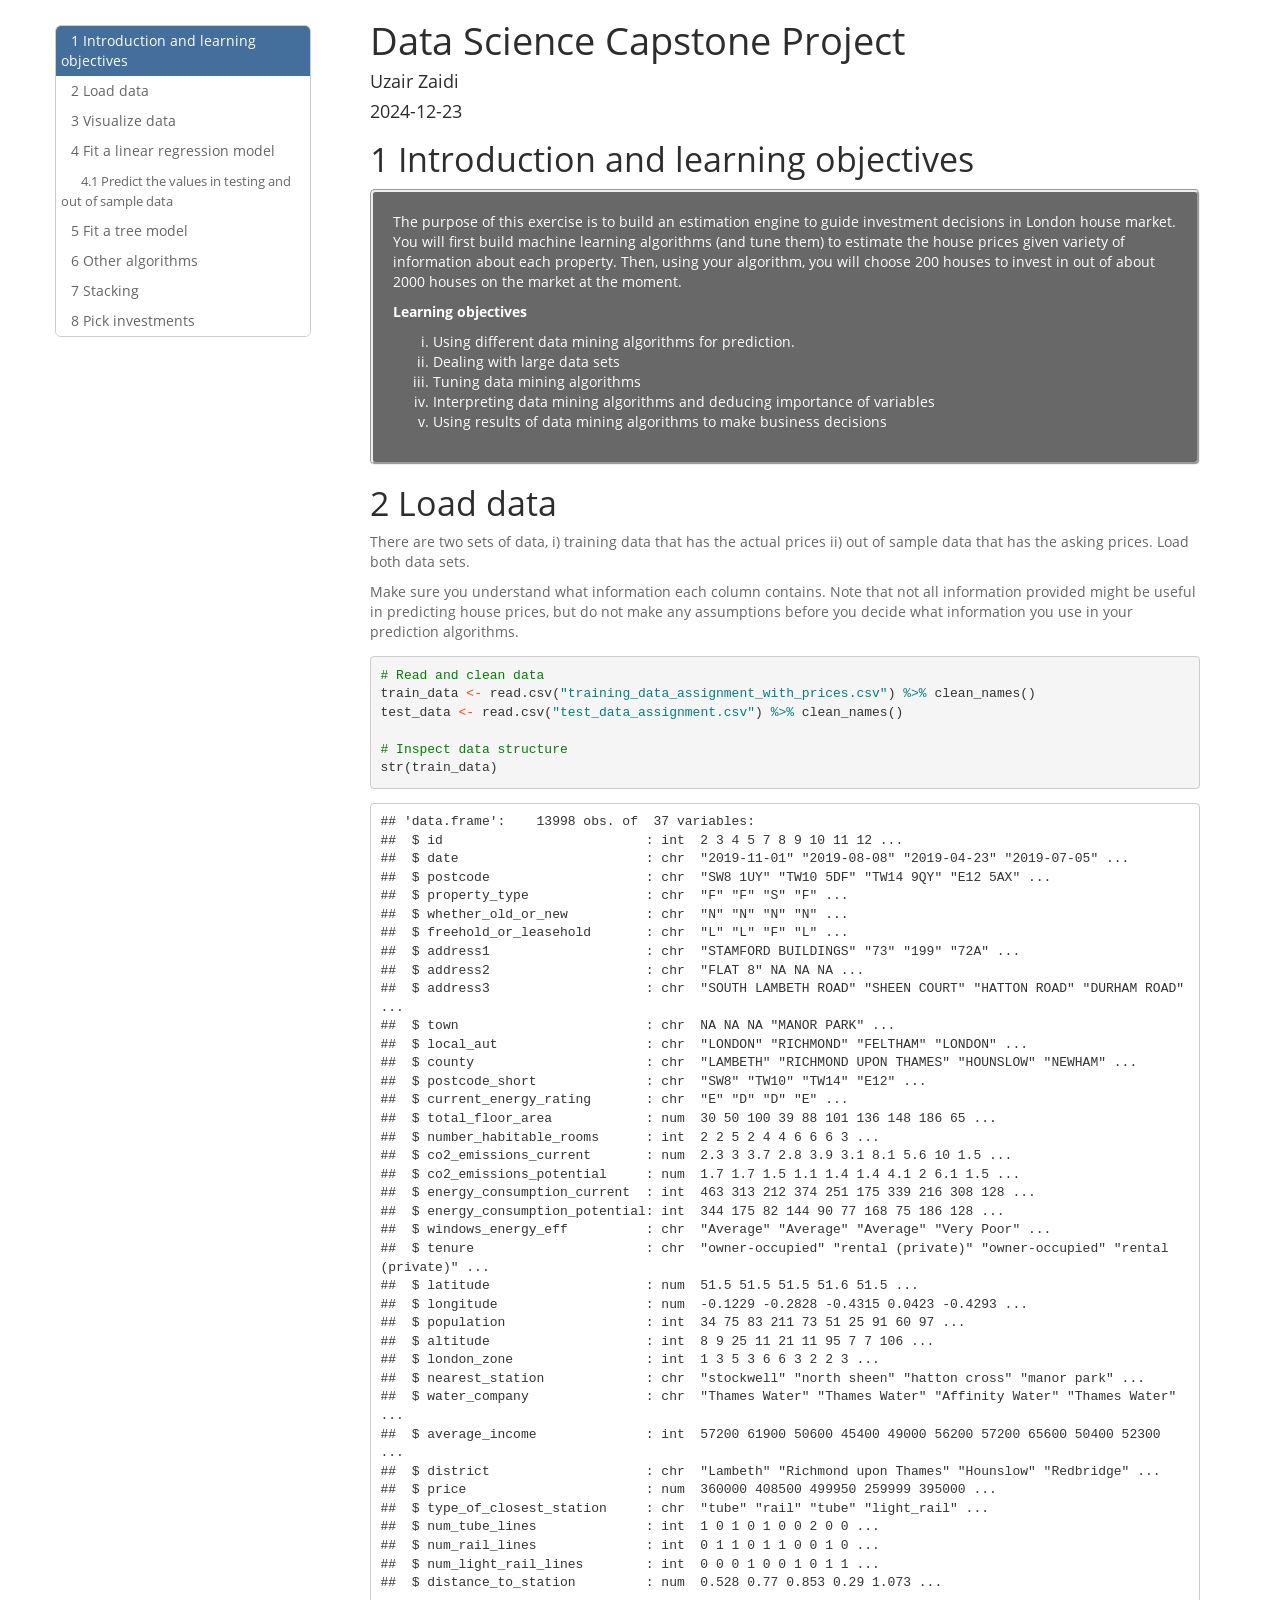
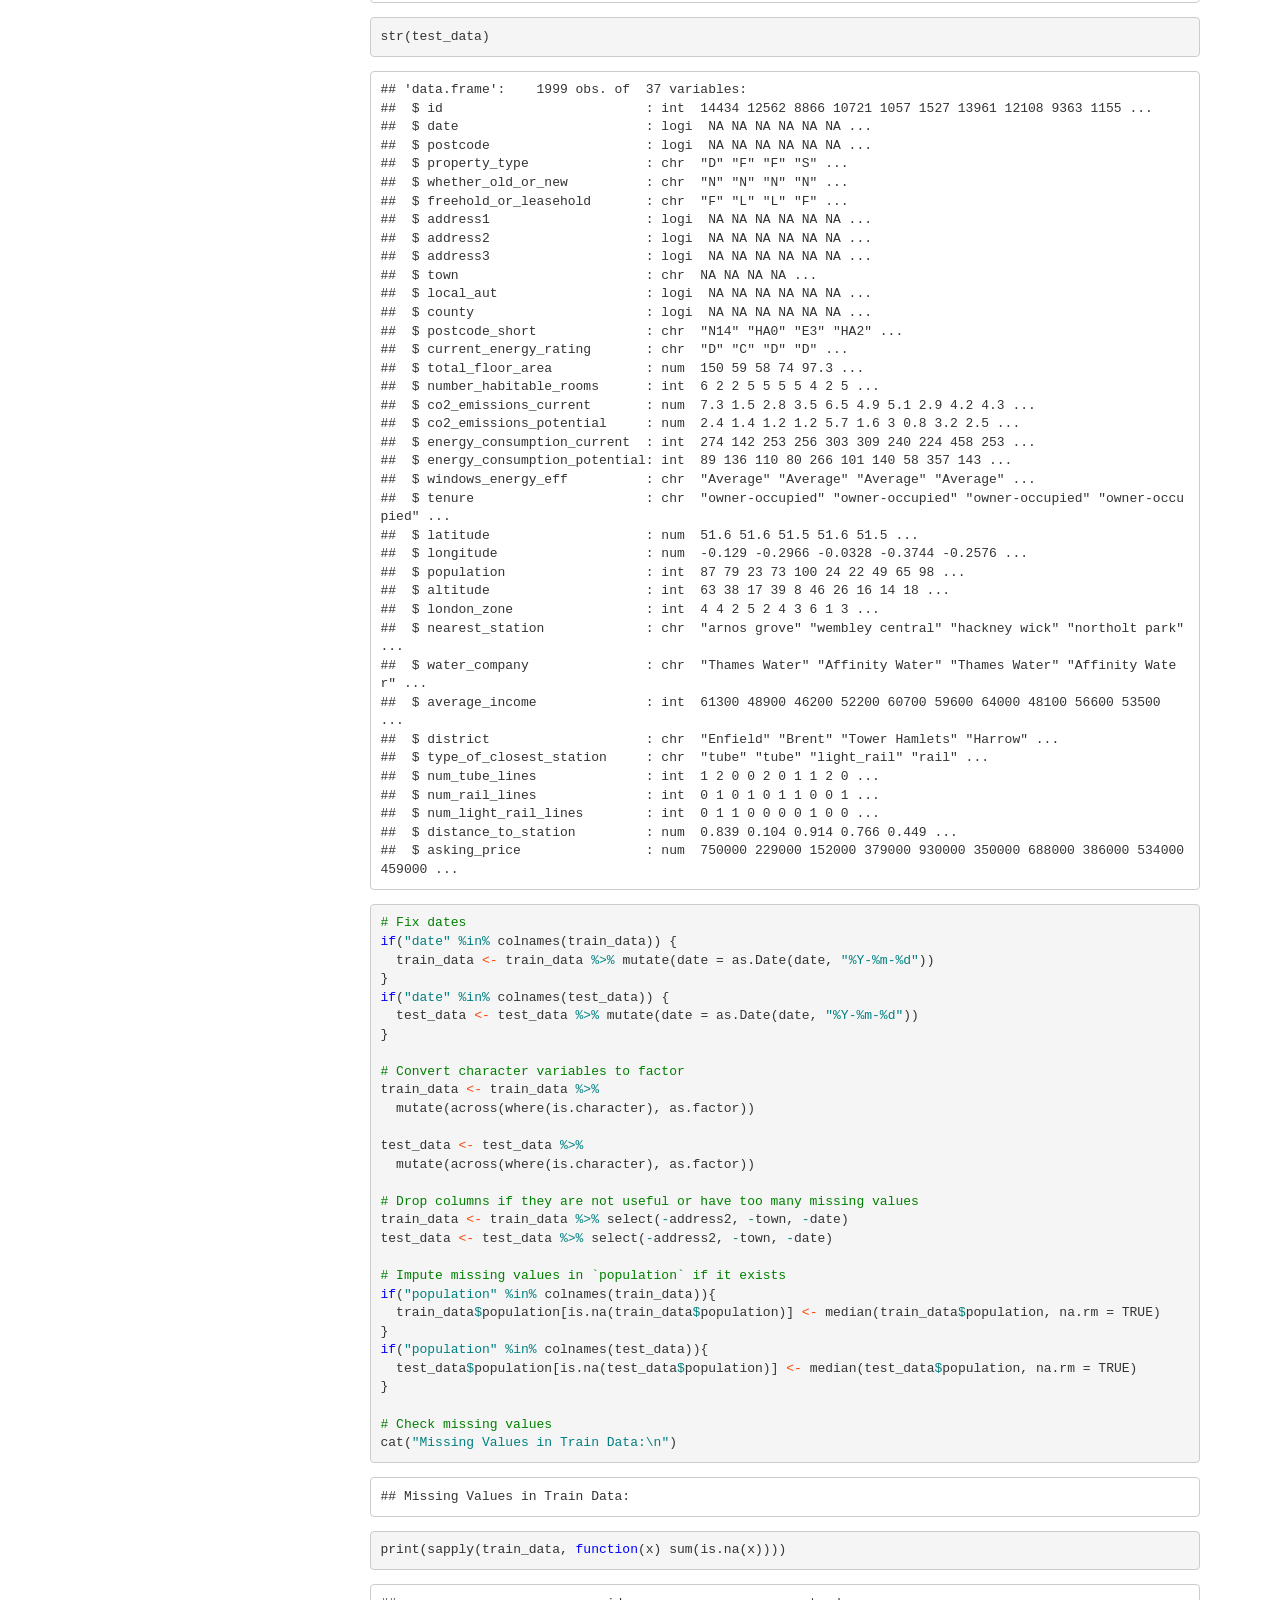
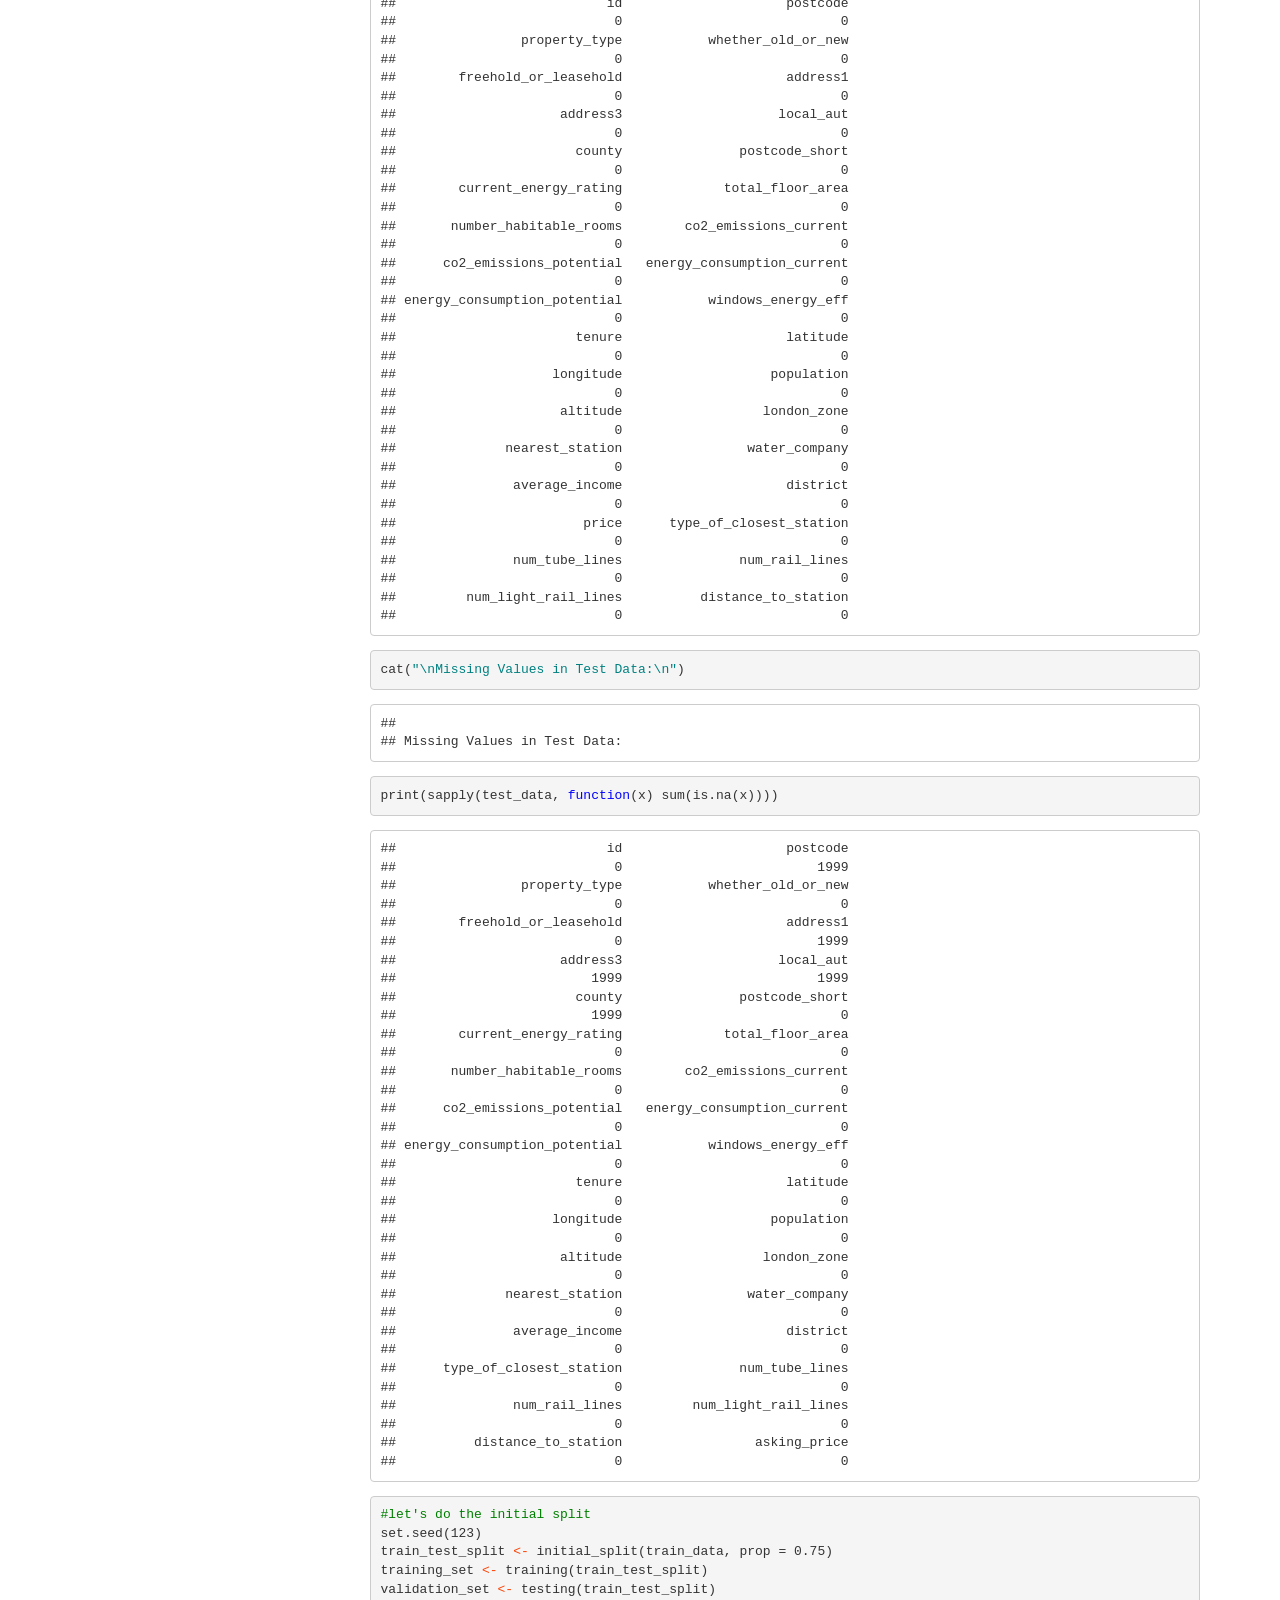
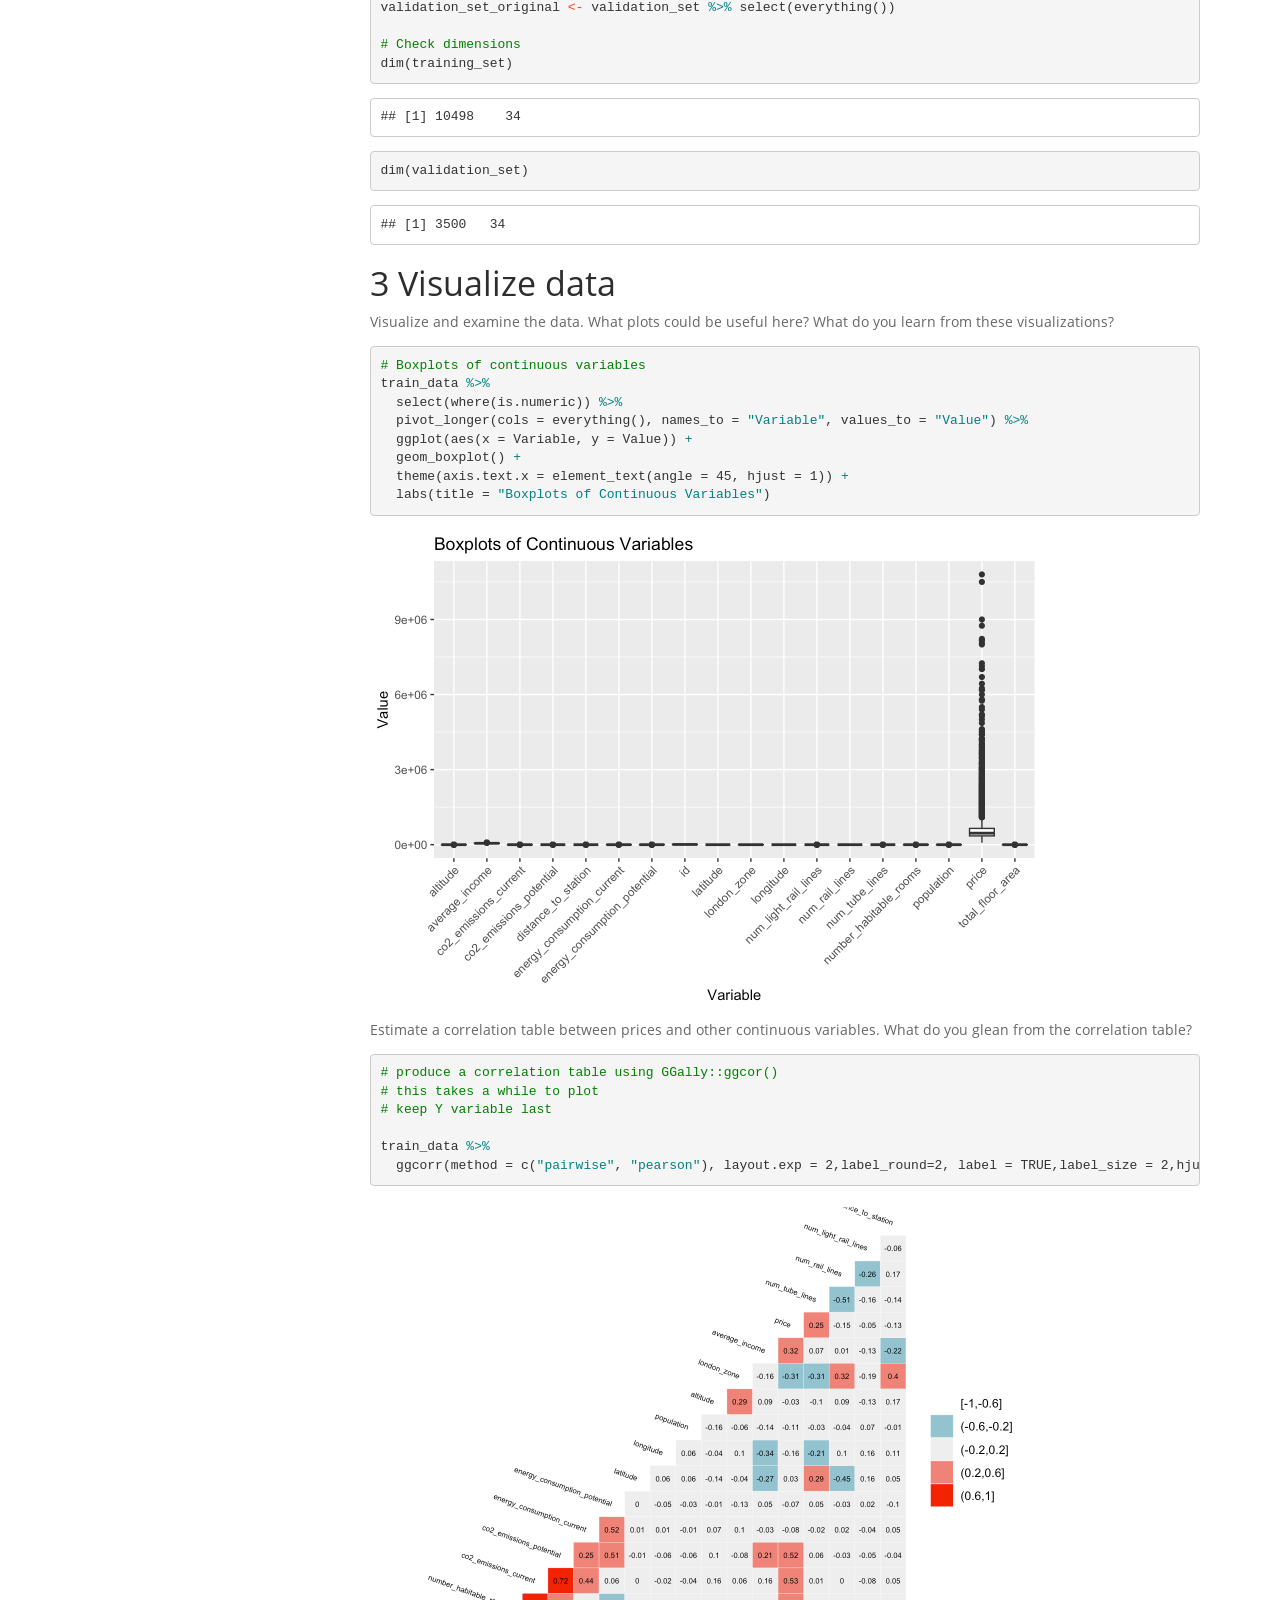
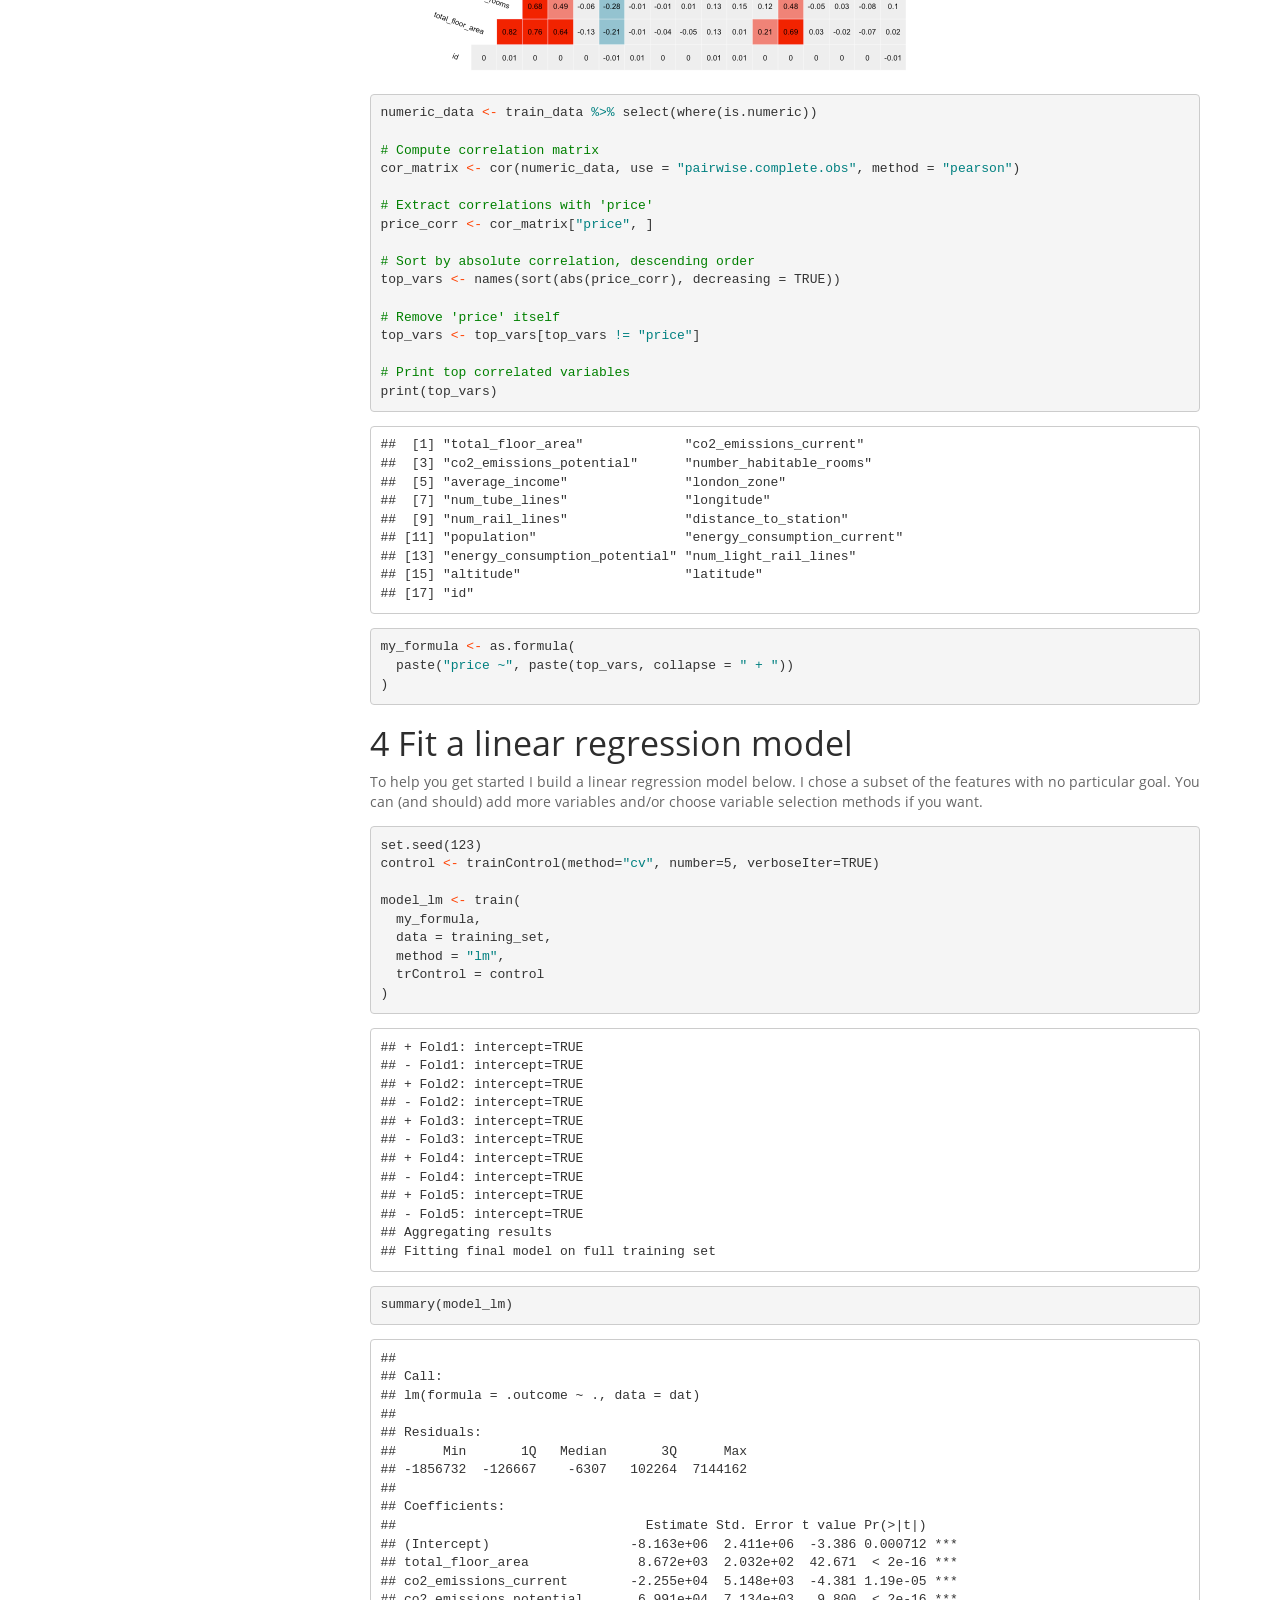
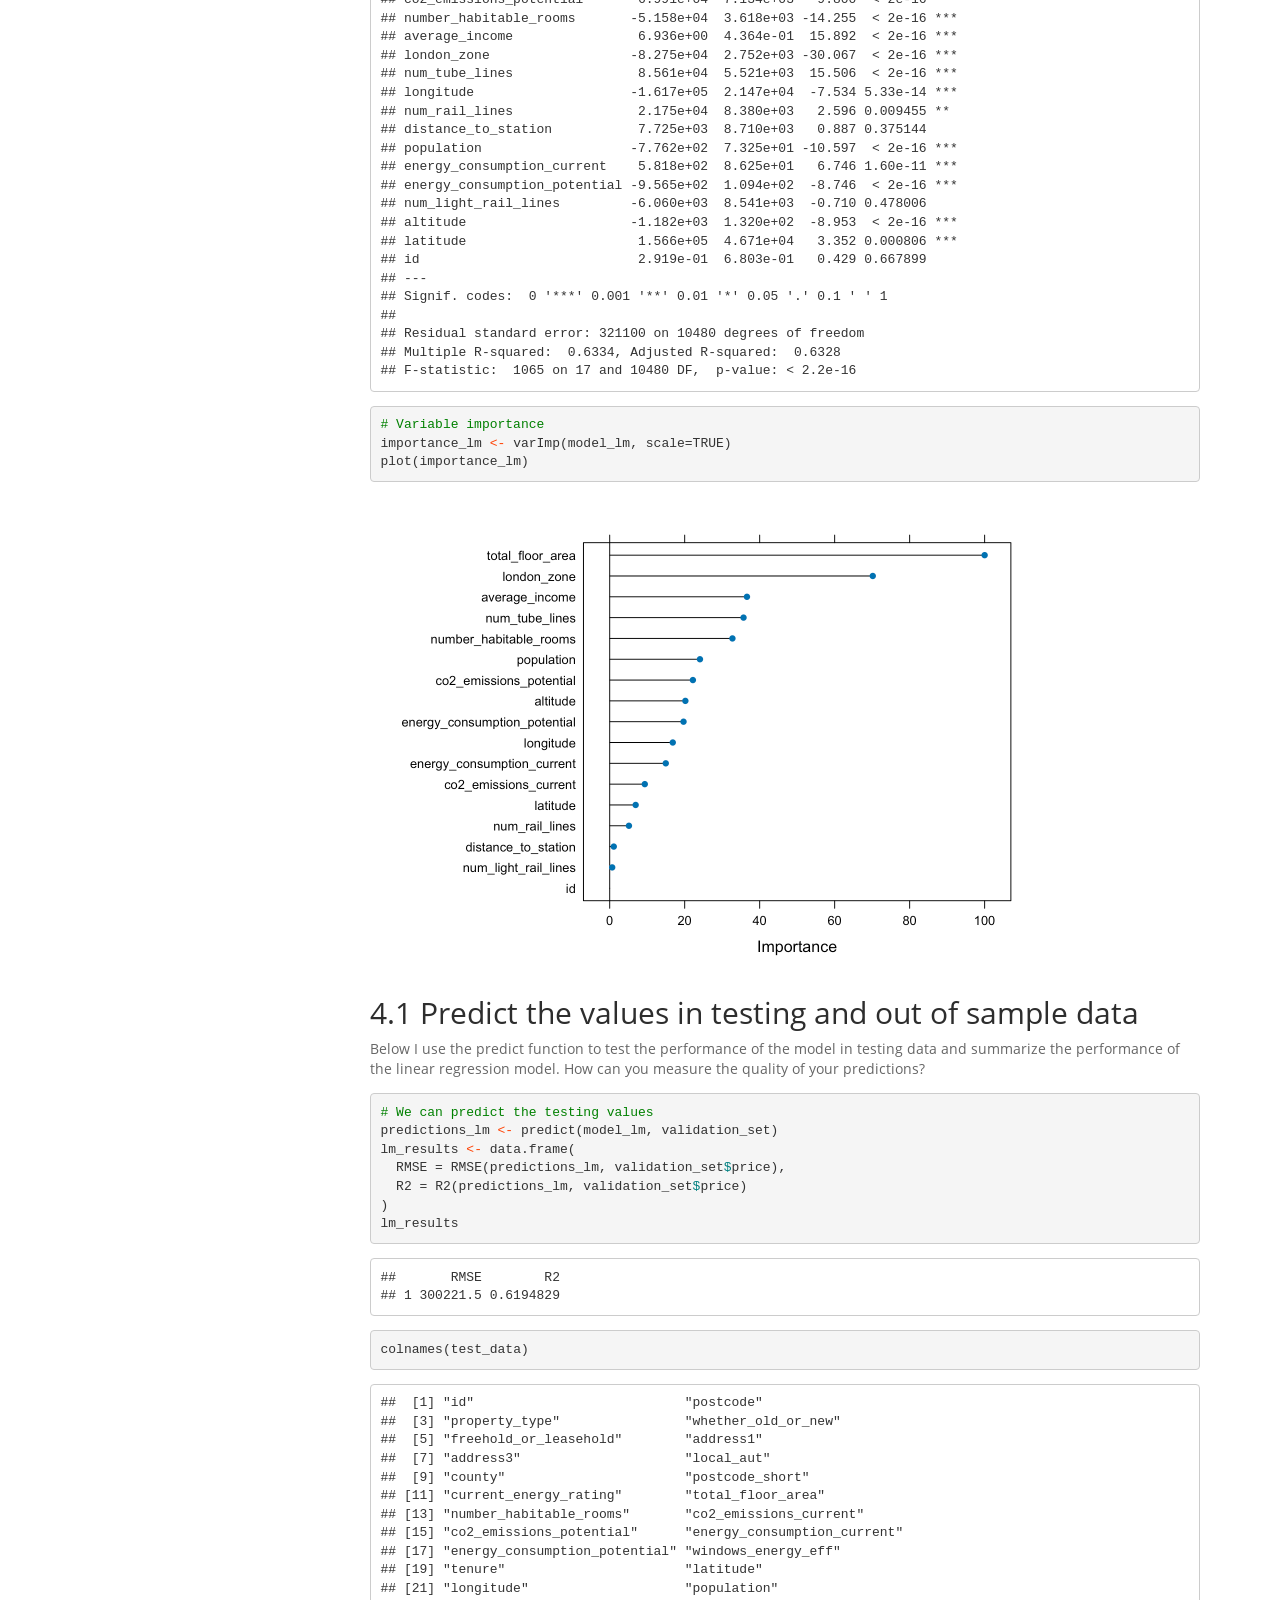
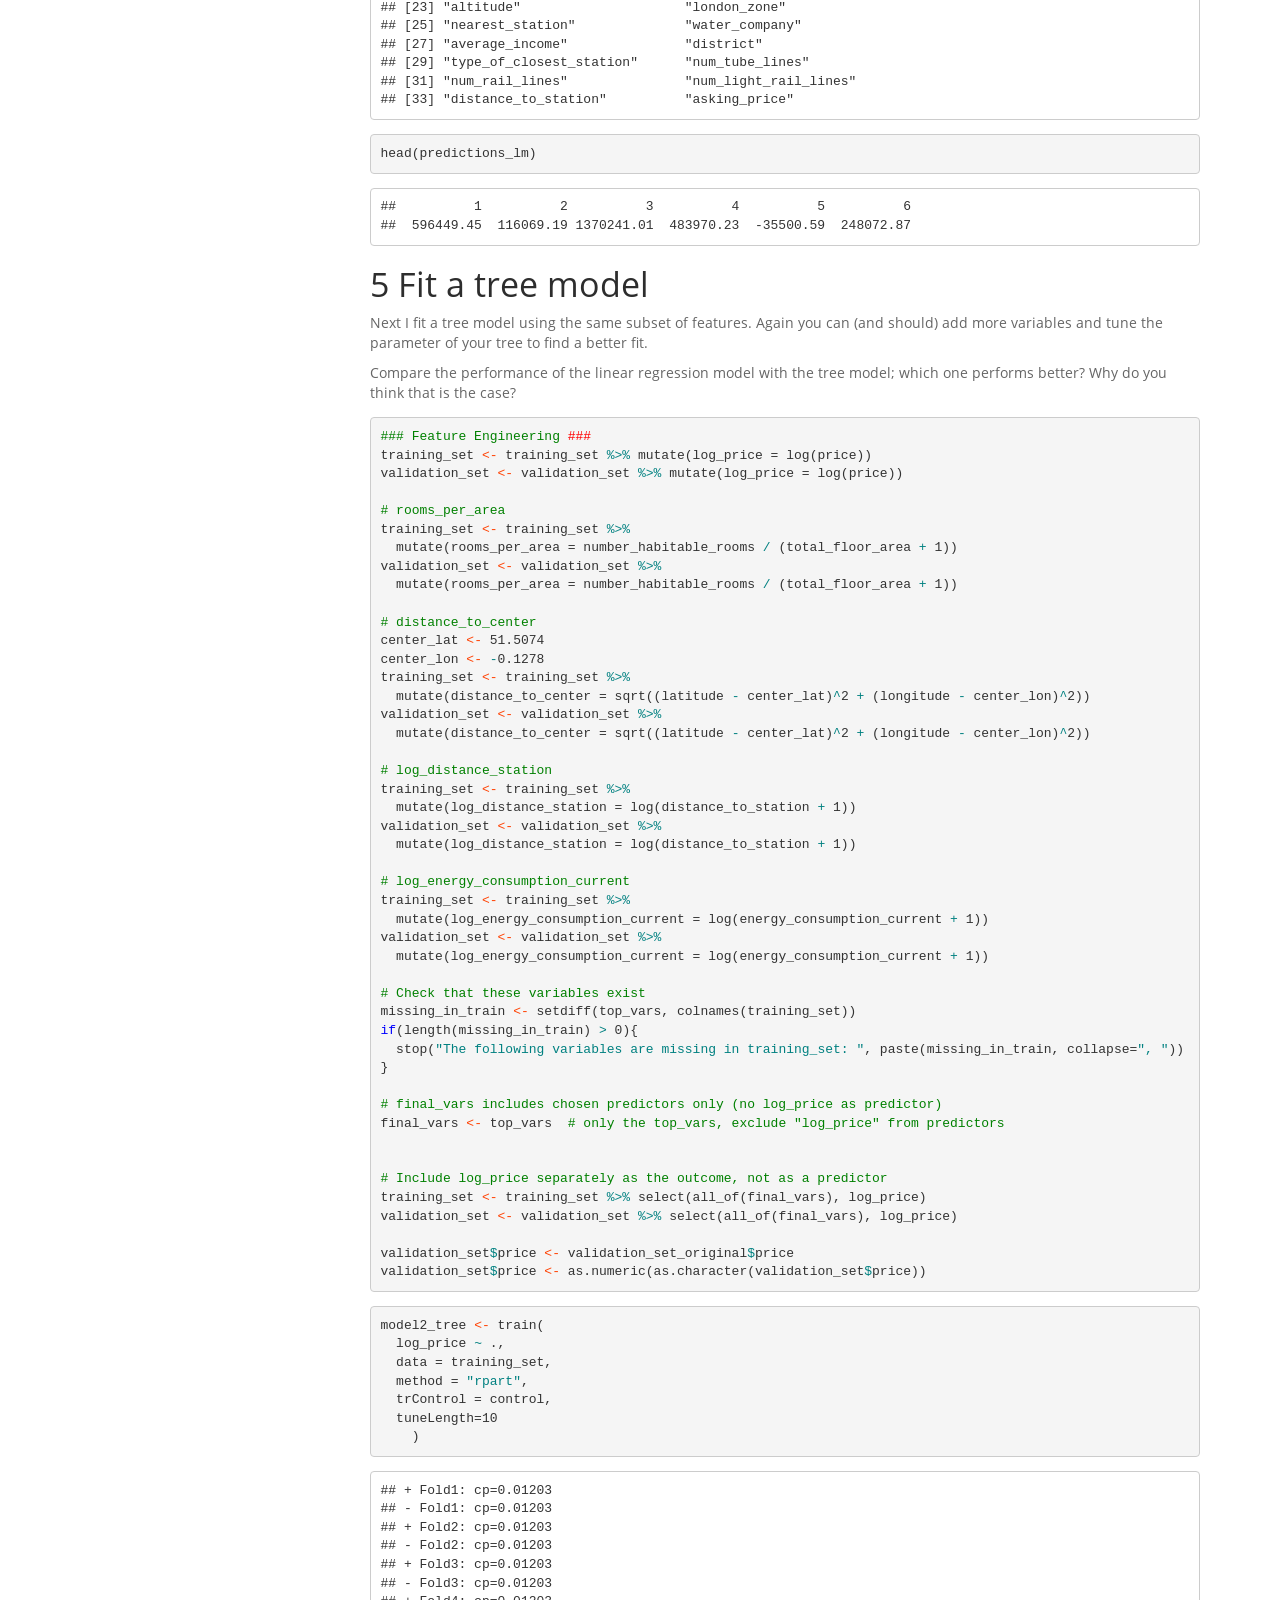
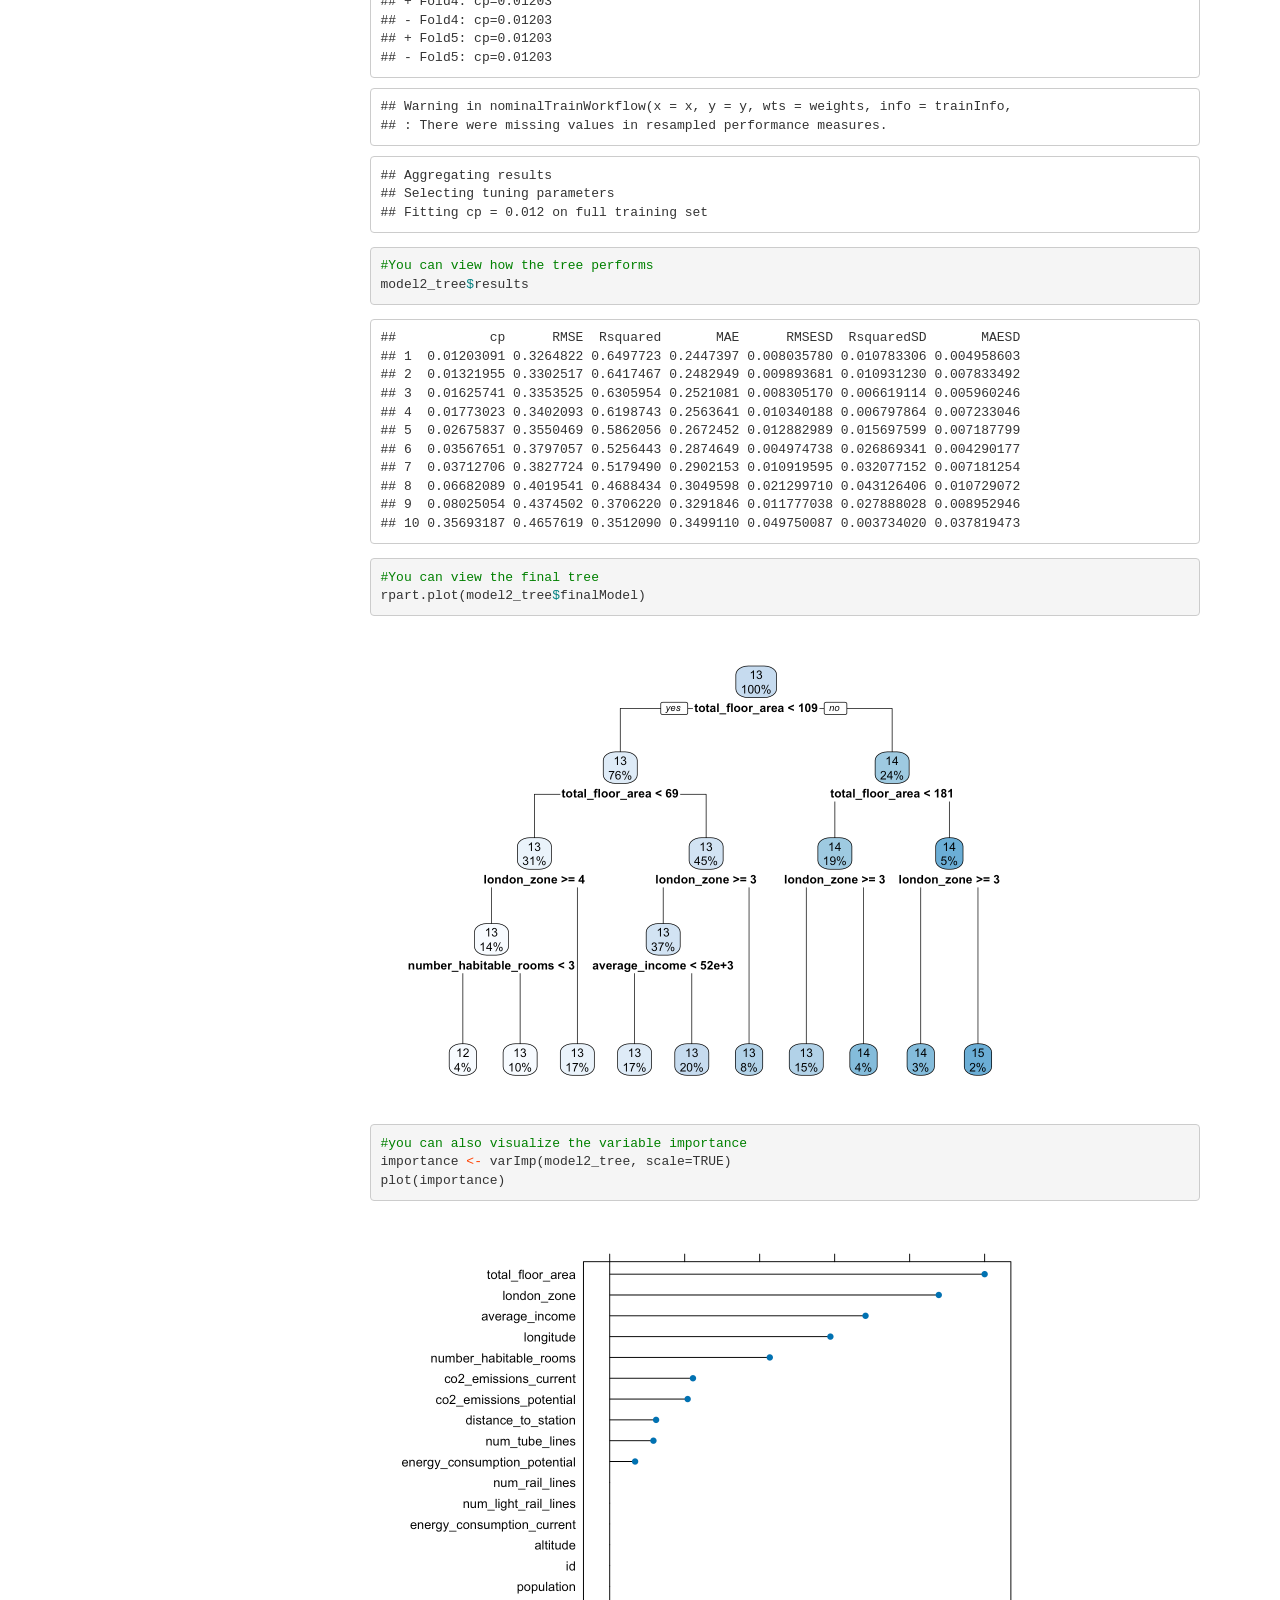
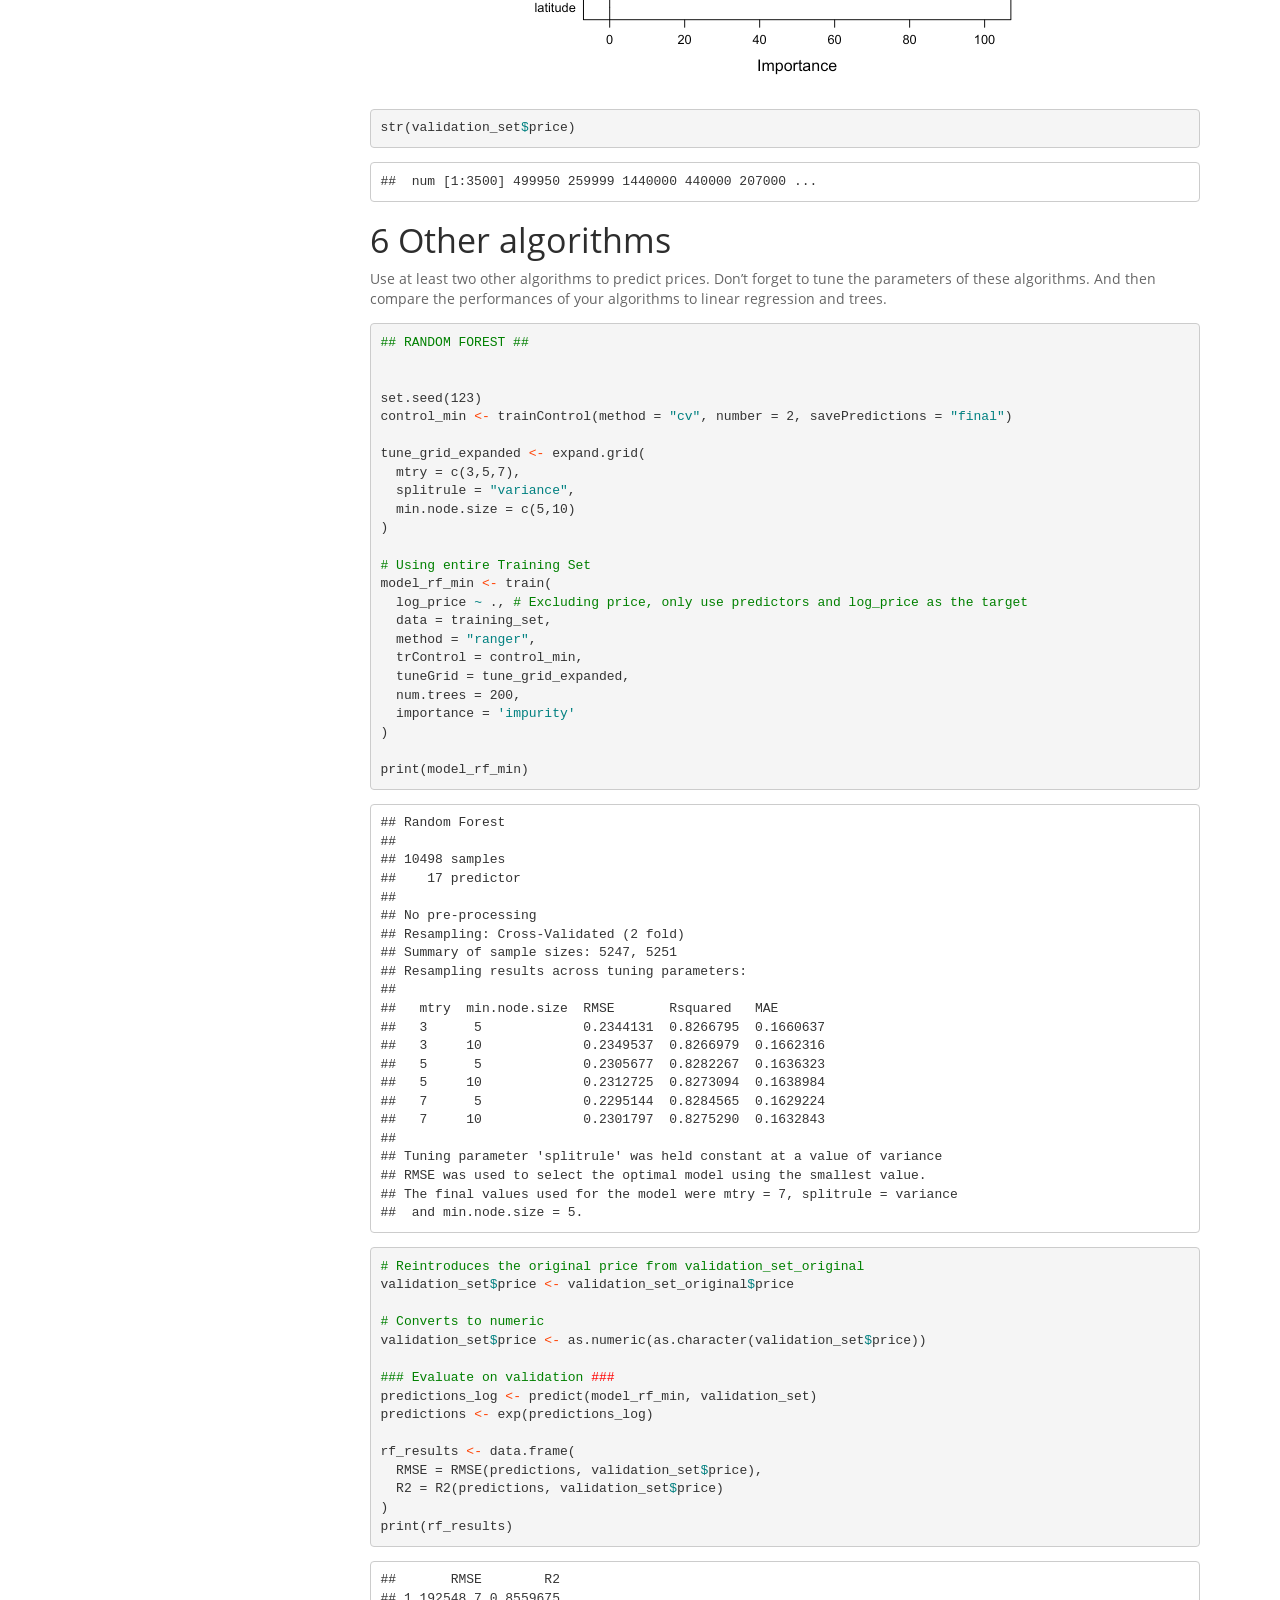
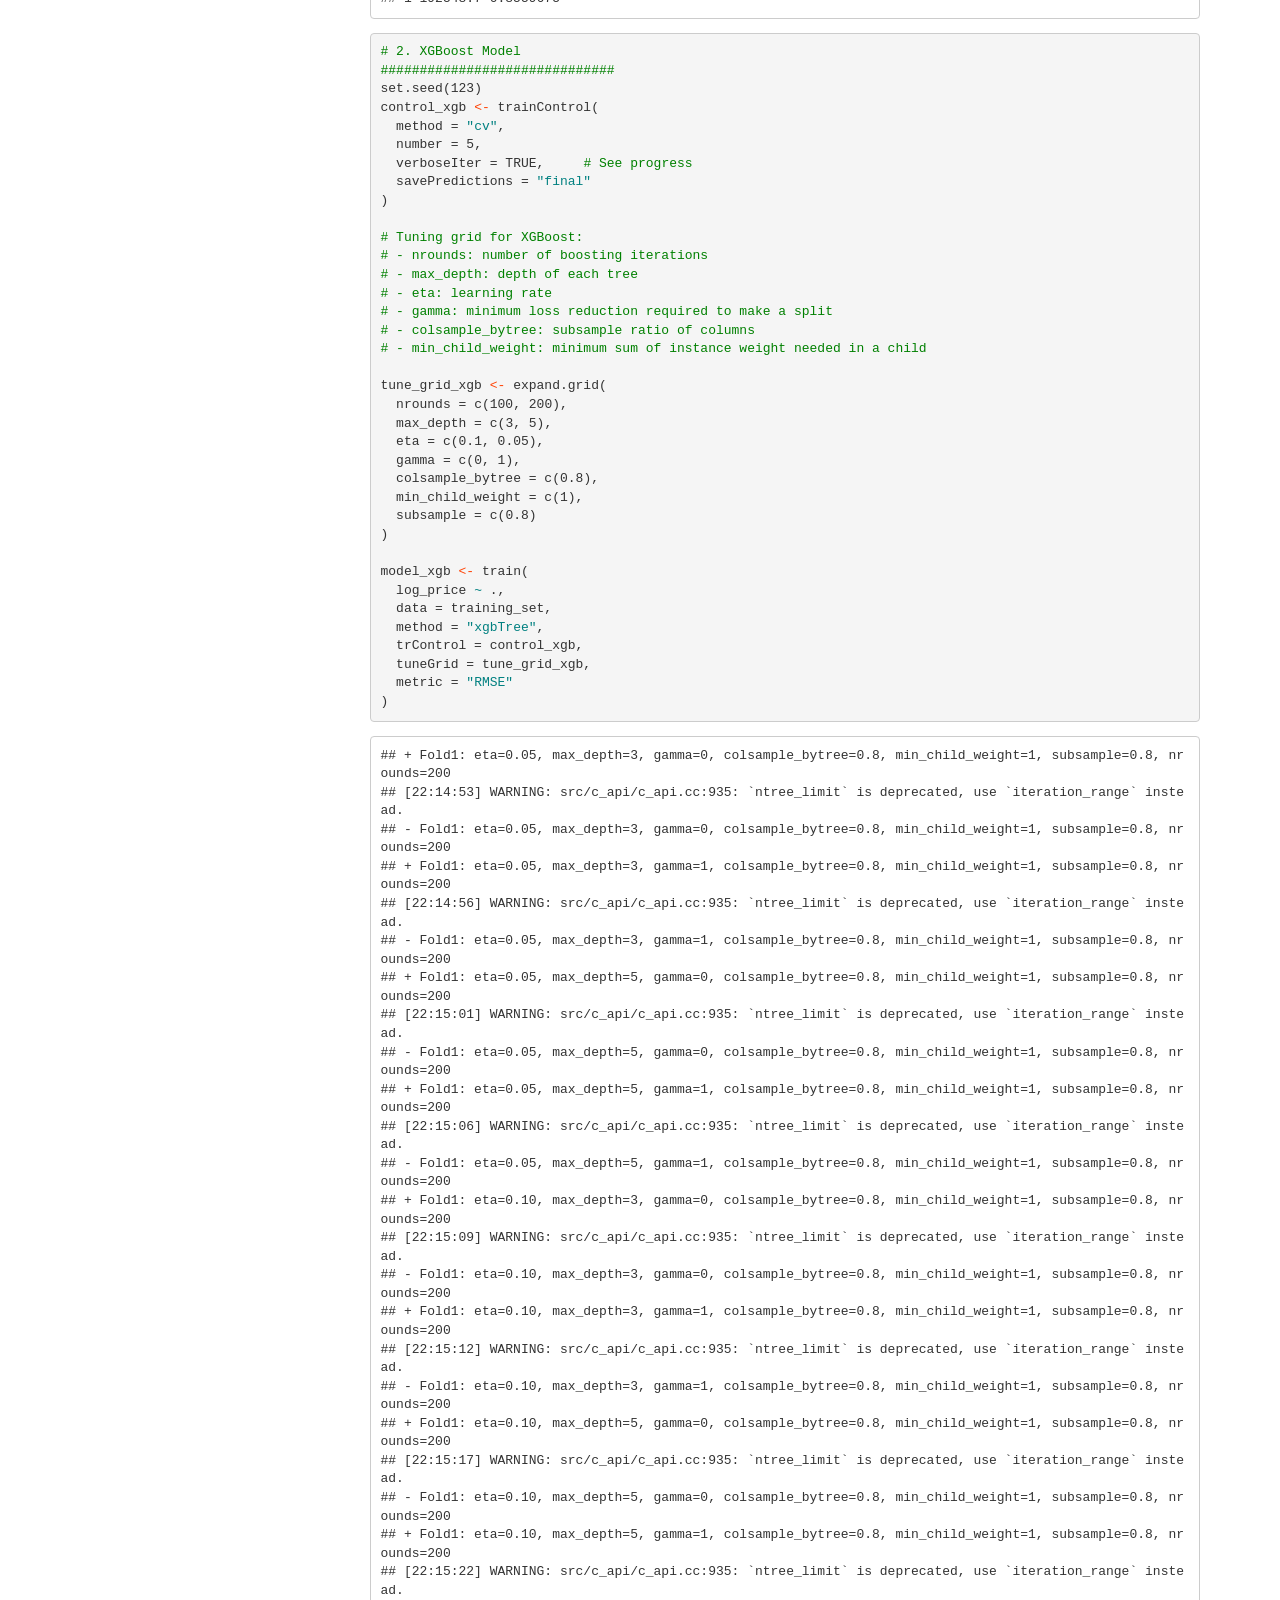
==== projects/london-housing/index.html @ f1d4deba "Rename UZ- DSFB Final copy.html to projects/london-housing/index.html" ====
<!DOCTYPE html>

<html>

<head>

<meta charset="utf-8" />
<meta name="generator" content="pandoc" />
<meta http-equiv="X-UA-Compatible" content="IE=EDGE" />


<meta name="author" content="Uzair Zaidi" />

<meta name="date" content="2024-12-23" />

<title>Data Science Capstone Project</title>

<script>// Pandoc 2.9 adds attributes on both header and div. We remove the former (to
// be compatible with the behavior of Pandoc < 2.8).
document.addEventListener('DOMContentLoaded', function(e) {
  var hs = document.querySelectorAll("div.section[class*='level'] > :first-child");
  var i, h, a;
  for (i = 0; i < hs.length; i++) {
    h = hs[i];
    if (!/^h[1-6]$/i.test(h.tagName)) continue;  // it should be a header h1-h6
    a = h.attributes;
    while (a.length > 0) h.removeAttribute(a[0].name);
  }
});
</script>
<script>/*! jQuery v3.6.0 | (c) OpenJS Foundation and other contributors | jquery.org/license */
!function(e,t){"use strict";"object"==typeof module&&"object"==typeof module.exports?module.exports=e.document?t(e,!0):function(e){if(!e.document)throw new Error("jQuery requires a window with a document");return t(e)}:t(e)}("undefined"!=typeof window?window:this,function(C,e){"use strict";var t=[],r=Object.getPrototypeOf,s=t.slice,g=t.flat?function(e){return t.flat.call(e)}:function(e){return t.concat.apply([],e)},u=t.push,i=t.indexOf,n={},o=n.toString,v=n.hasOwnProperty,a=v.toString,l=a.call(Object),y={},m=function(e){return"function"==typeof e&&"number"!=typeof e.nodeType&&"function"!=typeof e.item},x=function(e){return null!=e&&e===e.window},E=C.document,c={type:!0,src:!0,nonce:!0,noModule:!0};function b(e,t,n){var r,i,o=(n=n||E).createElement("script");if(o.text=e,t)for(r in c)(i=t[r]||t.getAttribute&&t.getAttribute(r))&&o.setAttribute(r,i);n.head.appendChild(o).parentNode.removeChild(o)}function w(e){return null==e?e+"":"object"==typeof e||"function"==typeof e?n[o.call(e)]||"object":typeof e}var f="3.6.0",S=function(e,t){return new S.fn.init(e,t)};function p(e){var t=!!e&&"length"in e&&e.length,n=w(e);return!m(e)&&!x(e)&&("array"===n||0===t||"number"==typeof t&&0<t&&t-1 in e)}S.fn=S.prototype={jquery:f,constructor:S,length:0,toArray:function(){return s.call(this)},get:function(e){return null==e?s.call(this):e<0?this[e+this.length]:this[e]},pushStack:function(e){var t=S.merge(this.constructor(),e);return t.prevObject=this,t},each:function(e){return S.each(this,e)},map:function(n){return this.pushStack(S.map(this,function(e,t){return n.call(e,t,e)}))},slice:function(){return this.pushStack(s.apply(this,arguments))},first:function(){return this.eq(0)},last:function(){return this.eq(-1)},even:function(){return this.pushStack(S.grep(this,function(e,t){return(t+1)%2}))},odd:function(){return this.pushStack(S.grep(this,function(e,t){return t%2}))},eq:function(e){var t=this.length,n=+e+(e<0?t:0);return this.pushStack(0<=n&&n<t?[this[n]]:[])},end:function(){return this.prevObject||this.constructor()},push:u,sort:t.sort,splice:t.splice},S.extend=S.fn.extend=function(){var e,t,n,r,i,o,a=arguments[0]||{},s=1,u=arguments.length,l=!1;for("boolean"==typeof a&&(l=a,a=arguments[s]||{},s++),"object"==typeof a||m(a)||(a={}),s===u&&(a=this,s--);s<u;s++)if(null!=(e=arguments[s]))for(t in e)r=e[t],"__proto__"!==t&&a!==r&&(l&&r&&(S.isPlainObject(r)||(i=Array.isArray(r)))?(n=a[t],o=i&&!Array.isArray(n)?[]:i||S.isPlainObject(n)?n:{},i=!1,a[t]=S.extend(l,o,r)):void 0!==r&&(a[t]=r));return a},S.extend({expando:"jQuery"+(f+Math.random()).replace(/\D/g,""),isReady:!0,error:function(e){throw new Error(e)},noop:function(){},isPlainObject:function(e){var t,n;return!(!e||"[object Object]"!==o.call(e))&&(!(t=r(e))||"function"==typeof(n=v.call(t,"constructor")&&t.constructor)&&a.call(n)===l)},isEmptyObject:function(e){var t;for(t in e)return!1;return!0},globalEval:function(e,t,n){b(e,{nonce:t&&t.nonce},n)},each:function(e,t){var n,r=0;if(p(e)){for(n=e.length;r<n;r++)if(!1===t.call(e[r],r,e[r]))break}else for(r in e)if(!1===t.call(e[r],r,e[r]))break;return e},makeArray:function(e,t){var n=t||[];return null!=e&&(p(Object(e))?S.merge(n,"string"==typeof e?[e]:e):u.call(n,e)),n},inArray:function(e,t,n){return null==t?-1:i.call(t,e,n)},merge:function(e,t){for(var n=+t.length,r=0,i=e.length;r<n;r++)e[i++]=t[r];return e.length=i,e},grep:function(e,t,n){for(var r=[],i=0,o=e.length,a=!n;i<o;i++)!t(e[i],i)!==a&&r.push(e[i]);return r},map:function(e,t,n){var r,i,o=0,a=[];if(p(e))for(r=e.length;o<r;o++)null!=(i=t(e[o],o,n))&&a.push(i);else for(o in e)null!=(i=t(e[o],o,n))&&a.push(i);return g(a)},guid:1,support:y}),"function"==typeof Symbol&&(S.fn[Symbol.iterator]=t[Symbol.iterator]),S.each("Boolean Number String Function Array Date RegExp Object Error Symbol".split(" "),function(e,t){n["[object "+t+"]"]=t.toLowerCase()});var d=function(n){var e,d,b,o,i,h,f,g,w,u,l,T,C,a,E,v,s,c,y,S="sizzle"+1*new Date,p=n.document,k=0,r=0,m=ue(),x=ue(),A=ue(),N=ue(),j=function(e,t){return e===t&&(l=!0),0},D={}.hasOwnProperty,t=[],q=t.pop,L=t.push,H=t.push,O=t.slice,P=function(e,t){for(var n=0,r=e.length;n<r;n++)if(e[n]===t)return n;return-1},R="checked|selected|async|autofocus|autoplay|controls|defer|disabled|hidden|ismap|loop|multiple|open|readonly|required|scoped",M="[\\x20\\t\\r\\n\\f]",I="(?:\\\\[\\da-fA-F]{1,6}"+M+"?|\\\\[^\\r\\n\\f]|[\\w-]|[^\0-\\x7f])+",W="\\["+M+"*("+I+")(?:"+M+"*([*^$|!~]?=)"+M+"*(?:'((?:\\\\.|[^\\\\'])*)'|\"((?:\\\\.|[^\\\\\"])*)\"|("+I+"))|)"+M+"*\\]",F=":("+I+")(?:\\((('((?:\\\\.|[^\\\\'])*)'|\"((?:\\\\.|[^\\\\\"])*)\")|((?:\\\\.|[^\\\\()[\\]]|"+W+")*)|.*)\\)|)",B=new RegExp(M+"+","g"),$=new RegExp("^"+M+"+|((?:^|[^\\\\])(?:\\\\.)*)"+M+"+$","g"),_=new RegExp("^"+M+"*,"+M+"*"),z=new RegExp("^"+M+"*([>+~]|"+M+")"+M+"*"),U=new RegExp(M+"|>"),X=new RegExp(F),V=new RegExp("^"+I+"$"),G={ID:new RegExp("^#("+I+")"),CLASS:new RegExp("^\\.("+I+")"),TAG:new RegExp("^("+I+"|[*])"),ATTR:new RegExp("^"+W),PSEUDO:new RegExp("^"+F),CHILD:new RegExp("^:(only|first|last|nth|nth-last)-(child|of-type)(?:\\("+M+"*(even|odd|(([+-]|)(\\d*)n|)"+M+"*(?:([+-]|)"+M+"*(\\d+)|))"+M+"*\\)|)","i"),bool:new RegExp("^(?:"+R+")$","i"),needsContext:new RegExp("^"+M+"*[>+~]|:(even|odd|eq|gt|lt|nth|first|last)(?:\\("+M+"*((?:-\\d)?\\d*)"+M+"*\\)|)(?=[^-]|$)","i")},Y=/HTML$/i,Q=/^(?:input|select|textarea|button)$/i,J=/^h\d$/i,K=/^[^{]+\{\s*\[native \w/,Z=/^(?:#([\w-]+)|(\w+)|\.([\w-]+))$/,ee=/[+~]/,te=new RegExp("\\\\[\\da-fA-F]{1,6}"+M+"?|\\\\([^\\r\\n\\f])","g"),ne=function(e,t){var n="0x"+e.slice(1)-65536;return t||(n<0?String.fromCharCode(n+65536):String.fromCharCode(n>>10|55296,1023&n|56320))},re=/([\0-\x1f\x7f]|^-?\d)|^-$|[^\0-\x1f\x7f-\uFFFF\w-]/g,ie=function(e,t){return t?"\0"===e?"\ufffd":e.slice(0,-1)+"\\"+e.charCodeAt(e.length-1).toString(16)+" ":"\\"+e},oe=function(){T()},ae=be(function(e){return!0===e.disabled&&"fieldset"===e.nodeName.toLowerCase()},{dir:"parentNode",next:"legend"});try{H.apply(t=O.call(p.childNodes),p.childNodes),t[p.childNodes.length].nodeType}catch(e){H={apply:t.length?function(e,t){L.apply(e,O.call(t))}:function(e,t){var n=e.length,r=0;while(e[n++]=t[r++]);e.length=n-1}}}function se(t,e,n,r){var i,o,a,s,u,l,c,f=e&&e.ownerDocument,p=e?e.nodeType:9;if(n=n||[],"string"!=typeof t||!t||1!==p&&9!==p&&11!==p)return n;if(!r&&(T(e),e=e||C,E)){if(11!==p&&(u=Z.exec(t)))if(i=u[1]){if(9===p){if(!(a=e.getElementById(i)))return n;if(a.id===i)return n.push(a),n}else if(f&&(a=f.getElementById(i))&&y(e,a)&&a.id===i)return n.push(a),n}else{if(u[2])return H.apply(n,e.getElementsByTagName(t)),n;if((i=u[3])&&d.getElementsByClassName&&e.getElementsByClassName)return H.apply(n,e.getElementsByClassName(i)),n}if(d.qsa&&!N[t+" "]&&(!v||!v.test(t))&&(1!==p||"object"!==e.nodeName.toLowerCase())){if(c=t,f=e,1===p&&(U.test(t)||z.test(t))){(f=ee.test(t)&&ye(e.parentNode)||e)===e&&d.scope||((s=e.getAttribute("id"))?s=s.replace(re,ie):e.setAttribute("id",s=S)),o=(l=h(t)).length;while(o--)l[o]=(s?"#"+s:":scope")+" "+xe(l[o]);c=l.join(",")}try{return H.apply(n,f.querySelectorAll(c)),n}catch(e){N(t,!0)}finally{s===S&&e.removeAttribute("id")}}}return g(t.replace($,"$1"),e,n,r)}function ue(){var r=[];return function e(t,n){return r.push(t+" ")>b.cacheLength&&delete e[r.shift()],e[t+" "]=n}}function le(e){return e[S]=!0,e}function ce(e){var t=C.createElement("fieldset");try{return!!e(t)}catch(e){return!1}finally{t.parentNode&&t.parentNode.removeChild(t),t=null}}function fe(e,t){var n=e.split("|"),r=n.length;while(r--)b.attrHandle[n[r]]=t}function pe(e,t){var n=t&&e,r=n&&1===e.nodeType&&1===t.nodeType&&e.sourceIndex-t.sourceIndex;if(r)return r;if(n)while(n=n.nextSibling)if(n===t)return-1;return e?1:-1}function de(t){return function(e){return"input"===e.nodeName.toLowerCase()&&e.type===t}}function he(n){return function(e){var t=e.nodeName.toLowerCase();return("input"===t||"button"===t)&&e.type===n}}function ge(t){return function(e){return"form"in e?e.parentNode&&!1===e.disabled?"label"in e?"label"in e.parentNode?e.parentNode.disabled===t:e.disabled===t:e.isDisabled===t||e.isDisabled!==!t&&ae(e)===t:e.disabled===t:"label"in e&&e.disabled===t}}function ve(a){return le(function(o){return o=+o,le(function(e,t){var n,r=a([],e.length,o),i=r.length;while(i--)e[n=r[i]]&&(e[n]=!(t[n]=e[n]))})})}function ye(e){return e&&"undefined"!=typeof e.getElementsByTagName&&e}for(e in d=se.support={},i=se.isXML=function(e){var t=e&&e.namespaceURI,n=e&&(e.ownerDocument||e).documentElement;return!Y.test(t||n&&n.nodeName||"HTML")},T=se.setDocument=function(e){var t,n,r=e?e.ownerDocument||e:p;return r!=C&&9===r.nodeType&&r.documentElement&&(a=(C=r).documentElement,E=!i(C),p!=C&&(n=C.defaultView)&&n.top!==n&&(n.addEventListener?n.addEventListener("unload",oe,!1):n.attachEvent&&n.attachEvent("onunload",oe)),d.scope=ce(function(e){return a.appendChild(e).appendChild(C.createElement("div")),"undefined"!=typeof e.querySelectorAll&&!e.querySelectorAll(":scope fieldset div").length}),d.attributes=ce(function(e){return e.className="i",!e.getAttribute("className")}),d.getElementsByTagName=ce(function(e){return e.appendChild(C.createComment("")),!e.getElementsByTagName("*").length}),d.getElementsByClassName=K.test(C.getElementsByClassName),d.getById=ce(function(e){return a.appendChild(e).id=S,!C.getElementsByName||!C.getElementsByName(S).length}),d.getById?(b.filter.ID=function(e){var t=e.replace(te,ne);return function(e){return e.getAttribute("id")===t}},b.find.ID=function(e,t){if("undefined"!=typeof t.getElementById&&E){var n=t.getElementById(e);return n?[n]:[]}}):(b.filter.ID=function(e){var n=e.replace(te,ne);return function(e){var t="undefined"!=typeof e.getAttributeNode&&e.getAttributeNode("id");return t&&t.value===n}},b.find.ID=function(e,t){if("undefined"!=typeof t.getElementById&&E){var n,r,i,o=t.getElementById(e);if(o){if((n=o.getAttributeNode("id"))&&n.value===e)return[o];i=t.getElementsByName(e),r=0;while(o=i[r++])if((n=o.getAttributeNode("id"))&&n.value===e)return[o]}return[]}}),b.find.TAG=d.getElementsByTagName?function(e,t){return"undefined"!=typeof t.getElementsByTagName?t.getElementsByTagName(e):d.qsa?t.querySelectorAll(e):void 0}:function(e,t){var n,r=[],i=0,o=t.getElementsByTagName(e);if("*"===e){while(n=o[i++])1===n.nodeType&&r.push(n);return r}return o},b.find.CLASS=d.getElementsByClassName&&function(e,t){if("undefined"!=typeof t.getElementsByClassName&&E)return t.getElementsByClassName(e)},s=[],v=[],(d.qsa=K.test(C.querySelectorAll))&&(ce(function(e){var t;a.appendChild(e).innerHTML="<a id='"+S+"'></a><select id='"+S+"-\r\\' msallowcapture=''><option selected=''></option></select>",e.querySelectorAll("[msallowcapture^='']").length&&v.push("[*^$]="+M+"*(?:''|\"\")"),e.querySelectorAll("[selected]").length||v.push("\\["+M+"*(?:value|"+R+")"),e.querySelectorAll("[id~="+S+"-]").length||v.push("~="),(t=C.createElement("input")).setAttribute("name",""),e.appendChild(t),e.querySelectorAll("[name='']").length||v.push("\\["+M+"*name"+M+"*="+M+"*(?:''|\"\")"),e.querySelectorAll(":checked").length||v.push(":checked"),e.querySelectorAll("a#"+S+"+*").length||v.push(".#.+[+~]"),e.querySelectorAll("\\\f"),v.push("[\\r\\n\\f]")}),ce(function(e){e.innerHTML="<a href='' disabled='disabled'></a><select disabled='disabled'><option/></select>";var t=C.createElement("input");t.setAttribute("type","hidden"),e.appendChild(t).setAttribute("name","D"),e.querySelectorAll("[name=d]").length&&v.push("name"+M+"*[*^$|!~]?="),2!==e.querySelectorAll(":enabled").length&&v.push(":enabled",":disabled"),a.appendChild(e).disabled=!0,2!==e.querySelectorAll(":disabled").length&&v.push(":enabled",":disabled"),e.querySelectorAll("*,:x"),v.push(",.*:")})),(d.matchesSelector=K.test(c=a.matches||a.webkitMatchesSelector||a.mozMatchesSelector||a.oMatchesSelector||a.msMatchesSelector))&&ce(function(e){d.disconnectedMatch=c.call(e,"*"),c.call(e,"[s!='']:x"),s.push("!=",F)}),v=v.length&&new RegExp(v.join("|")),s=s.length&&new RegExp(s.join("|")),t=K.test(a.compareDocumentPosition),y=t||K.test(a.contains)?function(e,t){var n=9===e.nodeType?e.documentElement:e,r=t&&t.parentNode;return e===r||!(!r||1!==r.nodeType||!(n.contains?n.contains(r):e.compareDocumentPosition&&16&e.compareDocumentPosition(r)))}:function(e,t){if(t)while(t=t.parentNode)if(t===e)return!0;return!1},j=t?function(e,t){if(e===t)return l=!0,0;var n=!e.compareDocumentPosition-!t.compareDocumentPosition;return n||(1&(n=(e.ownerDocument||e)==(t.ownerDocument||t)?e.compareDocumentPosition(t):1)||!d.sortDetached&&t.compareDocumentPosition(e)===n?e==C||e.ownerDocument==p&&y(p,e)?-1:t==C||t.ownerDocument==p&&y(p,t)?1:u?P(u,e)-P(u,t):0:4&n?-1:1)}:function(e,t){if(e===t)return l=!0,0;var n,r=0,i=e.parentNode,o=t.parentNode,a=[e],s=[t];if(!i||!o)return e==C?-1:t==C?1:i?-1:o?1:u?P(u,e)-P(u,t):0;if(i===o)return pe(e,t);n=e;while(n=n.parentNode)a.unshift(n);n=t;while(n=n.parentNode)s.unshift(n);while(a[r]===s[r])r++;return r?pe(a[r],s[r]):a[r]==p?-1:s[r]==p?1:0}),C},se.matches=function(e,t){return se(e,null,null,t)},se.matchesSelector=function(e,t){if(T(e),d.matchesSelector&&E&&!N[t+" "]&&(!s||!s.test(t))&&(!v||!v.test(t)))try{var n=c.call(e,t);if(n||d.disconnectedMatch||e.document&&11!==e.document.nodeType)return n}catch(e){N(t,!0)}return 0<se(t,C,null,[e]).length},se.contains=function(e,t){return(e.ownerDocument||e)!=C&&T(e),y(e,t)},se.attr=function(e,t){(e.ownerDocument||e)!=C&&T(e);var n=b.attrHandle[t.toLowerCase()],r=n&&D.call(b.attrHandle,t.toLowerCase())?n(e,t,!E):void 0;return void 0!==r?r:d.attributes||!E?e.getAttribute(t):(r=e.getAttributeNode(t))&&r.specified?r.value:null},se.escape=function(e){return(e+"").replace(re,ie)},se.error=function(e){throw new Error("Syntax error, unrecognized expression: "+e)},se.uniqueSort=function(e){var t,n=[],r=0,i=0;if(l=!d.detectDuplicates,u=!d.sortStable&&e.slice(0),e.sort(j),l){while(t=e[i++])t===e[i]&&(r=n.push(i));while(r--)e.splice(n[r],1)}return u=null,e},o=se.getText=function(e){var t,n="",r=0,i=e.nodeType;if(i){if(1===i||9===i||11===i){if("string"==typeof e.textContent)return e.textContent;for(e=e.firstChild;e;e=e.nextSibling)n+=o(e)}else if(3===i||4===i)return e.nodeValue}else while(t=e[r++])n+=o(t);return n},(b=se.selectors={cacheLength:50,createPseudo:le,match:G,attrHandle:{},find:{},relative:{">":{dir:"parentNode",first:!0}," ":{dir:"parentNode"},"+":{dir:"previousSibling",first:!0},"~":{dir:"previousSibling"}},preFilter:{ATTR:function(e){return e[1]=e[1].replace(te,ne),e[3]=(e[3]||e[4]||e[5]||"").replace(te,ne),"~="===e[2]&&(e[3]=" "+e[3]+" "),e.slice(0,4)},CHILD:function(e){return e[1]=e[1].toLowerCase(),"nth"===e[1].slice(0,3)?(e[3]||se.error(e[0]),e[4]=+(e[4]?e[5]+(e[6]||1):2*("even"===e[3]||"odd"===e[3])),e[5]=+(e[7]+e[8]||"odd"===e[3])):e[3]&&se.error(e[0]),e},PSEUDO:function(e){var t,n=!e[6]&&e[2];return G.CHILD.test(e[0])?null:(e[3]?e[2]=e[4]||e[5]||"":n&&X.test(n)&&(t=h(n,!0))&&(t=n.indexOf(")",n.length-t)-n.length)&&(e[0]=e[0].slice(0,t),e[2]=n.slice(0,t)),e.slice(0,3))}},filter:{TAG:function(e){var t=e.replace(te,ne).toLowerCase();return"*"===e?function(){return!0}:function(e){return e.nodeName&&e.nodeName.toLowerCase()===t}},CLASS:function(e){var t=m[e+" "];return t||(t=new RegExp("(^|"+M+")"+e+"("+M+"|$)"))&&m(e,function(e){return t.test("string"==typeof e.className&&e.className||"undefined"!=typeof e.getAttribute&&e.getAttribute("class")||"")})},ATTR:function(n,r,i){return function(e){var t=se.attr(e,n);return null==t?"!="===r:!r||(t+="","="===r?t===i:"!="===r?t!==i:"^="===r?i&&0===t.indexOf(i):"*="===r?i&&-1<t.indexOf(i):"$="===r?i&&t.slice(-i.length)===i:"~="===r?-1<(" "+t.replace(B," ")+" ").indexOf(i):"|="===r&&(t===i||t.slice(0,i.length+1)===i+"-"))}},CHILD:function(h,e,t,g,v){var y="nth"!==h.slice(0,3),m="last"!==h.slice(-4),x="of-type"===e;return 1===g&&0===v?function(e){return!!e.parentNode}:function(e,t,n){var r,i,o,a,s,u,l=y!==m?"nextSibling":"previousSibling",c=e.parentNode,f=x&&e.nodeName.toLowerCase(),p=!n&&!x,d=!1;if(c){if(y){while(l){a=e;while(a=a[l])if(x?a.nodeName.toLowerCase()===f:1===a.nodeType)return!1;u=l="only"===h&&!u&&"nextSibling"}return!0}if(u=[m?c.firstChild:c.lastChild],m&&p){d=(s=(r=(i=(o=(a=c)[S]||(a[S]={}))[a.uniqueID]||(o[a.uniqueID]={}))[h]||[])[0]===k&&r[1])&&r[2],a=s&&c.childNodes[s];while(a=++s&&a&&a[l]||(d=s=0)||u.pop())if(1===a.nodeType&&++d&&a===e){i[h]=[k,s,d];break}}else if(p&&(d=s=(r=(i=(o=(a=e)[S]||(a[S]={}))[a.uniqueID]||(o[a.uniqueID]={}))[h]||[])[0]===k&&r[1]),!1===d)while(a=++s&&a&&a[l]||(d=s=0)||u.pop())if((x?a.nodeName.toLowerCase()===f:1===a.nodeType)&&++d&&(p&&((i=(o=a[S]||(a[S]={}))[a.uniqueID]||(o[a.uniqueID]={}))[h]=[k,d]),a===e))break;return(d-=v)===g||d%g==0&&0<=d/g}}},PSEUDO:function(e,o){var t,a=b.pseudos[e]||b.setFilters[e.toLowerCase()]||se.error("unsupported pseudo: "+e);return a[S]?a(o):1<a.length?(t=[e,e,"",o],b.setFilters.hasOwnProperty(e.toLowerCase())?le(function(e,t){var n,r=a(e,o),i=r.length;while(i--)e[n=P(e,r[i])]=!(t[n]=r[i])}):function(e){return a(e,0,t)}):a}},pseudos:{not:le(function(e){var r=[],i=[],s=f(e.replace($,"$1"));return s[S]?le(function(e,t,n,r){var i,o=s(e,null,r,[]),a=e.length;while(a--)(i=o[a])&&(e[a]=!(t[a]=i))}):function(e,t,n){return r[0]=e,s(r,null,n,i),r[0]=null,!i.pop()}}),has:le(function(t){return function(e){return 0<se(t,e).length}}),contains:le(function(t){return t=t.replace(te,ne),function(e){return-1<(e.textContent||o(e)).indexOf(t)}}),lang:le(function(n){return V.test(n||"")||se.error("unsupported lang: "+n),n=n.replace(te,ne).toLowerCase(),function(e){var t;do{if(t=E?e.lang:e.getAttribute("xml:lang")||e.getAttribute("lang"))return(t=t.toLowerCase())===n||0===t.indexOf(n+"-")}while((e=e.parentNode)&&1===e.nodeType);return!1}}),target:function(e){var t=n.location&&n.location.hash;return t&&t.slice(1)===e.id},root:function(e){return e===a},focus:function(e){return e===C.activeElement&&(!C.hasFocus||C.hasFocus())&&!!(e.type||e.href||~e.tabIndex)},enabled:ge(!1),disabled:ge(!0),checked:function(e){var t=e.nodeName.toLowerCase();return"input"===t&&!!e.checked||"option"===t&&!!e.selected},selected:function(e){return e.parentNode&&e.parentNode.selectedIndex,!0===e.selected},empty:function(e){for(e=e.firstChild;e;e=e.nextSibling)if(e.nodeType<6)return!1;return!0},parent:function(e){return!b.pseudos.empty(e)},header:function(e){return J.test(e.nodeName)},input:function(e){return Q.test(e.nodeName)},button:function(e){var t=e.nodeName.toLowerCase();return"input"===t&&"button"===e.type||"button"===t},text:function(e){var t;return"input"===e.nodeName.toLowerCase()&&"text"===e.type&&(null==(t=e.getAttribute("type"))||"text"===t.toLowerCase())},first:ve(function(){return[0]}),last:ve(function(e,t){return[t-1]}),eq:ve(function(e,t,n){return[n<0?n+t:n]}),even:ve(function(e,t){for(var n=0;n<t;n+=2)e.push(n);return e}),odd:ve(function(e,t){for(var n=1;n<t;n+=2)e.push(n);return e}),lt:ve(function(e,t,n){for(var r=n<0?n+t:t<n?t:n;0<=--r;)e.push(r);return e}),gt:ve(function(e,t,n){for(var r=n<0?n+t:n;++r<t;)e.push(r);return e})}}).pseudos.nth=b.pseudos.eq,{radio:!0,checkbox:!0,file:!0,password:!0,image:!0})b.pseudos[e]=de(e);for(e in{submit:!0,reset:!0})b.pseudos[e]=he(e);function me(){}function xe(e){for(var t=0,n=e.length,r="";t<n;t++)r+=e[t].value;return r}function be(s,e,t){var u=e.dir,l=e.next,c=l||u,f=t&&"parentNode"===c,p=r++;return e.first?function(e,t,n){while(e=e[u])if(1===e.nodeType||f)return s(e,t,n);return!1}:function(e,t,n){var r,i,o,a=[k,p];if(n){while(e=e[u])if((1===e.nodeType||f)&&s(e,t,n))return!0}else while(e=e[u])if(1===e.nodeType||f)if(i=(o=e[S]||(e[S]={}))[e.uniqueID]||(o[e.uniqueID]={}),l&&l===e.nodeName.toLowerCase())e=e[u]||e;else{if((r=i[c])&&r[0]===k&&r[1]===p)return a[2]=r[2];if((i[c]=a)[2]=s(e,t,n))return!0}return!1}}function we(i){return 1<i.length?function(e,t,n){var r=i.length;while(r--)if(!i[r](e,t,n))return!1;return!0}:i[0]}function Te(e,t,n,r,i){for(var o,a=[],s=0,u=e.length,l=null!=t;s<u;s++)(o=e[s])&&(n&&!n(o,r,i)||(a.push(o),l&&t.push(s)));return a}function Ce(d,h,g,v,y,e){return v&&!v[S]&&(v=Ce(v)),y&&!y[S]&&(y=Ce(y,e)),le(function(e,t,n,r){var i,o,a,s=[],u=[],l=t.length,c=e||function(e,t,n){for(var r=0,i=t.length;r<i;r++)se(e,t[r],n);return n}(h||"*",n.nodeType?[n]:n,[]),f=!d||!e&&h?c:Te(c,s,d,n,r),p=g?y||(e?d:l||v)?[]:t:f;if(g&&g(f,p,n,r),v){i=Te(p,u),v(i,[],n,r),o=i.length;while(o--)(a=i[o])&&(p[u[o]]=!(f[u[o]]=a))}if(e){if(y||d){if(y){i=[],o=p.length;while(o--)(a=p[o])&&i.push(f[o]=a);y(null,p=[],i,r)}o=p.length;while(o--)(a=p[o])&&-1<(i=y?P(e,a):s[o])&&(e[i]=!(t[i]=a))}}else p=Te(p===t?p.splice(l,p.length):p),y?y(null,t,p,r):H.apply(t,p)})}function Ee(e){for(var i,t,n,r=e.length,o=b.relative[e[0].type],a=o||b.relative[" "],s=o?1:0,u=be(function(e){return e===i},a,!0),l=be(function(e){return-1<P(i,e)},a,!0),c=[function(e,t,n){var r=!o&&(n||t!==w)||((i=t).nodeType?u(e,t,n):l(e,t,n));return i=null,r}];s<r;s++)if(t=b.relative[e[s].type])c=[be(we(c),t)];else{if((t=b.filter[e[s].type].apply(null,e[s].matches))[S]){for(n=++s;n<r;n++)if(b.relative[e[n].type])break;return Ce(1<s&&we(c),1<s&&xe(e.slice(0,s-1).concat({value:" "===e[s-2].type?"*":""})).replace($,"$1"),t,s<n&&Ee(e.slice(s,n)),n<r&&Ee(e=e.slice(n)),n<r&&xe(e))}c.push(t)}return we(c)}return me.prototype=b.filters=b.pseudos,b.setFilters=new me,h=se.tokenize=function(e,t){var n,r,i,o,a,s,u,l=x[e+" "];if(l)return t?0:l.slice(0);a=e,s=[],u=b.preFilter;while(a){for(o in n&&!(r=_.exec(a))||(r&&(a=a.slice(r[0].length)||a),s.push(i=[])),n=!1,(r=z.exec(a))&&(n=r.shift(),i.push({value:n,type:r[0].replace($," ")}),a=a.slice(n.length)),b.filter)!(r=G[o].exec(a))||u[o]&&!(r=u[o](r))||(n=r.shift(),i.push({value:n,type:o,matches:r}),a=a.slice(n.length));if(!n)break}return t?a.length:a?se.error(e):x(e,s).slice(0)},f=se.compile=function(e,t){var n,v,y,m,x,r,i=[],o=[],a=A[e+" "];if(!a){t||(t=h(e)),n=t.length;while(n--)(a=Ee(t[n]))[S]?i.push(a):o.push(a);(a=A(e,(v=o,m=0<(y=i).length,x=0<v.length,r=function(e,t,n,r,i){var o,a,s,u=0,l="0",c=e&&[],f=[],p=w,d=e||x&&b.find.TAG("*",i),h=k+=null==p?1:Math.random()||.1,g=d.length;for(i&&(w=t==C||t||i);l!==g&&null!=(o=d[l]);l++){if(x&&o){a=0,t||o.ownerDocument==C||(T(o),n=!E);while(s=v[a++])if(s(o,t||C,n)){r.push(o);break}i&&(k=h)}m&&((o=!s&&o)&&u--,e&&c.push(o))}if(u+=l,m&&l!==u){a=0;while(s=y[a++])s(c,f,t,n);if(e){if(0<u)while(l--)c[l]||f[l]||(f[l]=q.call(r));f=Te(f)}H.apply(r,f),i&&!e&&0<f.length&&1<u+y.length&&se.uniqueSort(r)}return i&&(k=h,w=p),c},m?le(r):r))).selector=e}return a},g=se.select=function(e,t,n,r){var i,o,a,s,u,l="function"==typeof e&&e,c=!r&&h(e=l.selector||e);if(n=n||[],1===c.length){if(2<(o=c[0]=c[0].slice(0)).length&&"ID"===(a=o[0]).type&&9===t.nodeType&&E&&b.relative[o[1].type]){if(!(t=(b.find.ID(a.matches[0].replace(te,ne),t)||[])[0]))return n;l&&(t=t.parentNode),e=e.slice(o.shift().value.length)}i=G.needsContext.test(e)?0:o.length;while(i--){if(a=o[i],b.relative[s=a.type])break;if((u=b.find[s])&&(r=u(a.matches[0].replace(te,ne),ee.test(o[0].type)&&ye(t.parentNode)||t))){if(o.splice(i,1),!(e=r.length&&xe(o)))return H.apply(n,r),n;break}}}return(l||f(e,c))(r,t,!E,n,!t||ee.test(e)&&ye(t.parentNode)||t),n},d.sortStable=S.split("").sort(j).join("")===S,d.detectDuplicates=!!l,T(),d.sortDetached=ce(function(e){return 1&e.compareDocumentPosition(C.createElement("fieldset"))}),ce(function(e){return e.innerHTML="<a href='#'></a>","#"===e.firstChild.getAttribute("href")})||fe("type|href|height|width",function(e,t,n){if(!n)return e.getAttribute(t,"type"===t.toLowerCase()?1:2)}),d.attributes&&ce(function(e){return e.innerHTML="<input/>",e.firstChild.setAttribute("value",""),""===e.firstChild.getAttribute("value")})||fe("value",function(e,t,n){if(!n&&"input"===e.nodeName.toLowerCase())return e.defaultValue}),ce(function(e){return null==e.getAttribute("disabled")})||fe(R,function(e,t,n){var r;if(!n)return!0===e[t]?t.toLowerCase():(r=e.getAttributeNode(t))&&r.specified?r.value:null}),se}(C);S.find=d,S.expr=d.selectors,S.expr[":"]=S.expr.pseudos,S.uniqueSort=S.unique=d.uniqueSort,S.text=d.getText,S.isXMLDoc=d.isXML,S.contains=d.contains,S.escapeSelector=d.escape;var h=function(e,t,n){var r=[],i=void 0!==n;while((e=e[t])&&9!==e.nodeType)if(1===e.nodeType){if(i&&S(e).is(n))break;r.push(e)}return r},T=function(e,t){for(var n=[];e;e=e.nextSibling)1===e.nodeType&&e!==t&&n.push(e);return n},k=S.expr.match.needsContext;function A(e,t){return e.nodeName&&e.nodeName.toLowerCase()===t.toLowerCase()}var N=/^<([a-z][^\/\0>:\x20\t\r\n\f]*)[\x20\t\r\n\f]*\/?>(?:<\/\1>|)$/i;function j(e,n,r){return m(n)?S.grep(e,function(e,t){return!!n.call(e,t,e)!==r}):n.nodeType?S.grep(e,function(e){return e===n!==r}):"string"!=typeof n?S.grep(e,function(e){return-1<i.call(n,e)!==r}):S.filter(n,e,r)}S.filter=function(e,t,n){var r=t[0];return n&&(e=":not("+e+")"),1===t.length&&1===r.nodeType?S.find.matchesSelector(r,e)?[r]:[]:S.find.matches(e,S.grep(t,function(e){return 1===e.nodeType}))},S.fn.extend({find:function(e){var t,n,r=this.length,i=this;if("string"!=typeof e)return this.pushStack(S(e).filter(function(){for(t=0;t<r;t++)if(S.contains(i[t],this))return!0}));for(n=this.pushStack([]),t=0;t<r;t++)S.find(e,i[t],n);return 1<r?S.uniqueSort(n):n},filter:function(e){return this.pushStack(j(this,e||[],!1))},not:function(e){return this.pushStack(j(this,e||[],!0))},is:function(e){return!!j(this,"string"==typeof e&&k.test(e)?S(e):e||[],!1).length}});var D,q=/^(?:\s*(<[\w\W]+>)[^>]*|#([\w-]+))$/;(S.fn.init=function(e,t,n){var r,i;if(!e)return this;if(n=n||D,"string"==typeof e){if(!(r="<"===e[0]&&">"===e[e.length-1]&&3<=e.length?[null,e,null]:q.exec(e))||!r[1]&&t)return!t||t.jquery?(t||n).find(e):this.constructor(t).find(e);if(r[1]){if(t=t instanceof S?t[0]:t,S.merge(this,S.parseHTML(r[1],t&&t.nodeType?t.ownerDocument||t:E,!0)),N.test(r[1])&&S.isPlainObject(t))for(r in t)m(this[r])?this[r](t[r]):this.attr(r,t[r]);return this}return(i=E.getElementById(r[2]))&&(this[0]=i,this.length=1),this}return e.nodeType?(this[0]=e,this.length=1,this):m(e)?void 0!==n.ready?n.ready(e):e(S):S.makeArray(e,this)}).prototype=S.fn,D=S(E);var L=/^(?:parents|prev(?:Until|All))/,H={children:!0,contents:!0,next:!0,prev:!0};function O(e,t){while((e=e[t])&&1!==e.nodeType);return e}S.fn.extend({has:function(e){var t=S(e,this),n=t.length;return this.filter(function(){for(var e=0;e<n;e++)if(S.contains(this,t[e]))return!0})},closest:function(e,t){var n,r=0,i=this.length,o=[],a="string"!=typeof e&&S(e);if(!k.test(e))for(;r<i;r++)for(n=this[r];n&&n!==t;n=n.parentNode)if(n.nodeType<11&&(a?-1<a.index(n):1===n.nodeType&&S.find.matchesSelector(n,e))){o.push(n);break}return this.pushStack(1<o.length?S.uniqueSort(o):o)},index:function(e){return e?"string"==typeof e?i.call(S(e),this[0]):i.call(this,e.jquery?e[0]:e):this[0]&&this[0].parentNode?this.first().prevAll().length:-1},add:function(e,t){return this.pushStack(S.uniqueSort(S.merge(this.get(),S(e,t))))},addBack:function(e){return this.add(null==e?this.prevObject:this.prevObject.filter(e))}}),S.each({parent:function(e){var t=e.parentNode;return t&&11!==t.nodeType?t:null},parents:function(e){return h(e,"parentNode")},parentsUntil:function(e,t,n){return h(e,"parentNode",n)},next:function(e){return O(e,"nextSibling")},prev:function(e){return O(e,"previousSibling")},nextAll:function(e){return h(e,"nextSibling")},prevAll:function(e){return h(e,"previousSibling")},nextUntil:function(e,t,n){return h(e,"nextSibling",n)},prevUntil:function(e,t,n){return h(e,"previousSibling",n)},siblings:function(e){return T((e.parentNode||{}).firstChild,e)},children:function(e){return T(e.firstChild)},contents:function(e){return null!=e.contentDocument&&r(e.contentDocument)?e.contentDocument:(A(e,"template")&&(e=e.content||e),S.merge([],e.childNodes))}},function(r,i){S.fn[r]=function(e,t){var n=S.map(this,i,e);return"Until"!==r.slice(-5)&&(t=e),t&&"string"==typeof t&&(n=S.filter(t,n)),1<this.length&&(H[r]||S.uniqueSort(n),L.test(r)&&n.reverse()),this.pushStack(n)}});var P=/[^\x20\t\r\n\f]+/g;function R(e){return e}function M(e){throw e}function I(e,t,n,r){var i;try{e&&m(i=e.promise)?i.call(e).done(t).fail(n):e&&m(i=e.then)?i.call(e,t,n):t.apply(void 0,[e].slice(r))}catch(e){n.apply(void 0,[e])}}S.Callbacks=function(r){var e,n;r="string"==typeof r?(e=r,n={},S.each(e.match(P)||[],function(e,t){n[t]=!0}),n):S.extend({},r);var i,t,o,a,s=[],u=[],l=-1,c=function(){for(a=a||r.once,o=i=!0;u.length;l=-1){t=u.shift();while(++l<s.length)!1===s[l].apply(t[0],t[1])&&r.stopOnFalse&&(l=s.length,t=!1)}r.memory||(t=!1),i=!1,a&&(s=t?[]:"")},f={add:function(){return s&&(t&&!i&&(l=s.length-1,u.push(t)),function n(e){S.each(e,function(e,t){m(t)?r.unique&&f.has(t)||s.push(t):t&&t.length&&"string"!==w(t)&&n(t)})}(arguments),t&&!i&&c()),this},remove:function(){return S.each(arguments,function(e,t){var n;while(-1<(n=S.inArray(t,s,n)))s.splice(n,1),n<=l&&l--}),this},has:function(e){return e?-1<S.inArray(e,s):0<s.length},empty:function(){return s&&(s=[]),this},disable:function(){return a=u=[],s=t="",this},disabled:function(){return!s},lock:function(){return a=u=[],t||i||(s=t=""),this},locked:function(){return!!a},fireWith:function(e,t){return a||(t=[e,(t=t||[]).slice?t.slice():t],u.push(t),i||c()),this},fire:function(){return f.fireWith(this,arguments),this},fired:function(){return!!o}};return f},S.extend({Deferred:function(e){var o=[["notify","progress",S.Callbacks("memory"),S.Callbacks("memory"),2],["resolve","done",S.Callbacks("once memory"),S.Callbacks("once memory"),0,"resolved"],["reject","fail",S.Callbacks("once memory"),S.Callbacks("once memory"),1,"rejected"]],i="pending",a={state:function(){return i},always:function(){return s.done(arguments).fail(arguments),this},"catch":function(e){return a.then(null,e)},pipe:function(){var i=arguments;return S.Deferred(function(r){S.each(o,function(e,t){var n=m(i[t[4]])&&i[t[4]];s[t[1]](function(){var e=n&&n.apply(this,arguments);e&&m(e.promise)?e.promise().progress(r.notify).done(r.resolve).fail(r.reject):r[t[0]+"With"](this,n?[e]:arguments)})}),i=null}).promise()},then:function(t,n,r){var u=0;function l(i,o,a,s){return function(){var n=this,r=arguments,e=function(){var e,t;if(!(i<u)){if((e=a.apply(n,r))===o.promise())throw new TypeError("Thenable self-resolution");t=e&&("object"==typeof e||"function"==typeof e)&&e.then,m(t)?s?t.call(e,l(u,o,R,s),l(u,o,M,s)):(u++,t.call(e,l(u,o,R,s),l(u,o,M,s),l(u,o,R,o.notifyWith))):(a!==R&&(n=void 0,r=[e]),(s||o.resolveWith)(n,r))}},t=s?e:function(){try{e()}catch(e){S.Deferred.exceptionHook&&S.Deferred.exceptionHook(e,t.stackTrace),u<=i+1&&(a!==M&&(n=void 0,r=[e]),o.rejectWith(n,r))}};i?t():(S.Deferred.getStackHook&&(t.stackTrace=S.Deferred.getStackHook()),C.setTimeout(t))}}return S.Deferred(function(e){o[0][3].add(l(0,e,m(r)?r:R,e.notifyWith)),o[1][3].add(l(0,e,m(t)?t:R)),o[2][3].add(l(0,e,m(n)?n:M))}).promise()},promise:function(e){return null!=e?S.extend(e,a):a}},s={};return S.each(o,function(e,t){var n=t[2],r=t[5];a[t[1]]=n.add,r&&n.add(function(){i=r},o[3-e][2].disable,o[3-e][3].disable,o[0][2].lock,o[0][3].lock),n.add(t[3].fire),s[t[0]]=function(){return s[t[0]+"With"](this===s?void 0:this,arguments),this},s[t[0]+"With"]=n.fireWith}),a.promise(s),e&&e.call(s,s),s},when:function(e){var n=arguments.length,t=n,r=Array(t),i=s.call(arguments),o=S.Deferred(),a=function(t){return function(e){r[t]=this,i[t]=1<arguments.length?s.call(arguments):e,--n||o.resolveWith(r,i)}};if(n<=1&&(I(e,o.done(a(t)).resolve,o.reject,!n),"pending"===o.state()||m(i[t]&&i[t].then)))return o.then();while(t--)I(i[t],a(t),o.reject);return o.promise()}});var W=/^(Eval|Internal|Range|Reference|Syntax|Type|URI)Error$/;S.Deferred.exceptionHook=function(e,t){C.console&&C.console.warn&&e&&W.test(e.name)&&C.console.warn("jQuery.Deferred exception: "+e.message,e.stack,t)},S.readyException=function(e){C.setTimeout(function(){throw e})};var F=S.Deferred();function B(){E.removeEventListener("DOMContentLoaded",B),C.removeEventListener("load",B),S.ready()}S.fn.ready=function(e){return F.then(e)["catch"](function(e){S.readyException(e)}),this},S.extend({isReady:!1,readyWait:1,ready:function(e){(!0===e?--S.readyWait:S.isReady)||(S.isReady=!0)!==e&&0<--S.readyWait||F.resolveWith(E,[S])}}),S.ready.then=F.then,"complete"===E.readyState||"loading"!==E.readyState&&!E.documentElement.doScroll?C.setTimeout(S.ready):(E.addEventListener("DOMContentLoaded",B),C.addEventListener("load",B));var $=function(e,t,n,r,i,o,a){var s=0,u=e.length,l=null==n;if("object"===w(n))for(s in i=!0,n)$(e,t,s,n[s],!0,o,a);else if(void 0!==r&&(i=!0,m(r)||(a=!0),l&&(a?(t.call(e,r),t=null):(l=t,t=function(e,t,n){return l.call(S(e),n)})),t))for(;s<u;s++)t(e[s],n,a?r:r.call(e[s],s,t(e[s],n)));return i?e:l?t.call(e):u?t(e[0],n):o},_=/^-ms-/,z=/-([a-z])/g;function U(e,t){return t.toUpperCase()}function X(e){return e.replace(_,"ms-").replace(z,U)}var V=function(e){return 1===e.nodeType||9===e.nodeType||!+e.nodeType};function G(){this.expando=S.expando+G.uid++}G.uid=1,G.prototype={cache:function(e){var t=e[this.expando];return t||(t={},V(e)&&(e.nodeType?e[this.expando]=t:Object.defineProperty(e,this.expando,{value:t,configurable:!0}))),t},set:function(e,t,n){var r,i=this.cache(e);if("string"==typeof t)i[X(t)]=n;else for(r in t)i[X(r)]=t[r];return i},get:function(e,t){return void 0===t?this.cache(e):e[this.expando]&&e[this.expando][X(t)]},access:function(e,t,n){return void 0===t||t&&"string"==typeof t&&void 0===n?this.get(e,t):(this.set(e,t,n),void 0!==n?n:t)},remove:function(e,t){var n,r=e[this.expando];if(void 0!==r){if(void 0!==t){n=(t=Array.isArray(t)?t.map(X):(t=X(t))in r?[t]:t.match(P)||[]).length;while(n--)delete r[t[n]]}(void 0===t||S.isEmptyObject(r))&&(e.nodeType?e[this.expando]=void 0:delete e[this.expando])}},hasData:function(e){var t=e[this.expando];return void 0!==t&&!S.isEmptyObject(t)}};var Y=new G,Q=new G,J=/^(?:\{[\w\W]*\}|\[[\w\W]*\])$/,K=/[A-Z]/g;function Z(e,t,n){var r,i;if(void 0===n&&1===e.nodeType)if(r="data-"+t.replace(K,"-$&").toLowerCase(),"string"==typeof(n=e.getAttribute(r))){try{n="true"===(i=n)||"false"!==i&&("null"===i?null:i===+i+""?+i:J.test(i)?JSON.parse(i):i)}catch(e){}Q.set(e,t,n)}else n=void 0;return n}S.extend({hasData:function(e){return Q.hasData(e)||Y.hasData(e)},data:function(e,t,n){return Q.access(e,t,n)},removeData:function(e,t){Q.remove(e,t)},_data:function(e,t,n){return Y.access(e,t,n)},_removeData:function(e,t){Y.remove(e,t)}}),S.fn.extend({data:function(n,e){var t,r,i,o=this[0],a=o&&o.attributes;if(void 0===n){if(this.length&&(i=Q.get(o),1===o.nodeType&&!Y.get(o,"hasDataAttrs"))){t=a.length;while(t--)a[t]&&0===(r=a[t].name).indexOf("data-")&&(r=X(r.slice(5)),Z(o,r,i[r]));Y.set(o,"hasDataAttrs",!0)}return i}return"object"==typeof n?this.each(function(){Q.set(this,n)}):$(this,function(e){var t;if(o&&void 0===e)return void 0!==(t=Q.get(o,n))?t:void 0!==(t=Z(o,n))?t:void 0;this.each(function(){Q.set(this,n,e)})},null,e,1<arguments.length,null,!0)},removeData:function(e){return this.each(function(){Q.remove(this,e)})}}),S.extend({queue:function(e,t,n){var r;if(e)return t=(t||"fx")+"queue",r=Y.get(e,t),n&&(!r||Array.isArray(n)?r=Y.access(e,t,S.makeArray(n)):r.push(n)),r||[]},dequeue:function(e,t){t=t||"fx";var n=S.queue(e,t),r=n.length,i=n.shift(),o=S._queueHooks(e,t);"inprogress"===i&&(i=n.shift(),r--),i&&("fx"===t&&n.unshift("inprogress"),delete o.stop,i.call(e,function(){S.dequeue(e,t)},o)),!r&&o&&o.empty.fire()},_queueHooks:function(e,t){var n=t+"queueHooks";return Y.get(e,n)||Y.access(e,n,{empty:S.Callbacks("once memory").add(function(){Y.remove(e,[t+"queue",n])})})}}),S.fn.extend({queue:function(t,n){var e=2;return"string"!=typeof t&&(n=t,t="fx",e--),arguments.length<e?S.queue(this[0],t):void 0===n?this:this.each(function(){var e=S.queue(this,t,n);S._queueHooks(this,t),"fx"===t&&"inprogress"!==e[0]&&S.dequeue(this,t)})},dequeue:function(e){return this.each(function(){S.dequeue(this,e)})},clearQueue:function(e){return this.queue(e||"fx",[])},promise:function(e,t){var n,r=1,i=S.Deferred(),o=this,a=this.length,s=function(){--r||i.resolveWith(o,[o])};"string"!=typeof e&&(t=e,e=void 0),e=e||"fx";while(a--)(n=Y.get(o[a],e+"queueHooks"))&&n.empty&&(r++,n.empty.add(s));return s(),i.promise(t)}});var ee=/[+-]?(?:\d*\.|)\d+(?:[eE][+-]?\d+|)/.source,te=new RegExp("^(?:([+-])=|)("+ee+")([a-z%]*)$","i"),ne=["Top","Right","Bottom","Left"],re=E.documentElement,ie=function(e){return S.contains(e.ownerDocument,e)},oe={composed:!0};re.getRootNode&&(ie=function(e){return S.contains(e.ownerDocument,e)||e.getRootNode(oe)===e.ownerDocument});var ae=function(e,t){return"none"===(e=t||e).style.display||""===e.style.display&&ie(e)&&"none"===S.css(e,"display")};function se(e,t,n,r){var i,o,a=20,s=r?function(){return r.cur()}:function(){return S.css(e,t,"")},u=s(),l=n&&n[3]||(S.cssNumber[t]?"":"px"),c=e.nodeType&&(S.cssNumber[t]||"px"!==l&&+u)&&te.exec(S.css(e,t));if(c&&c[3]!==l){u/=2,l=l||c[3],c=+u||1;while(a--)S.style(e,t,c+l),(1-o)*(1-(o=s()/u||.5))<=0&&(a=0),c/=o;c*=2,S.style(e,t,c+l),n=n||[]}return n&&(c=+c||+u||0,i=n[1]?c+(n[1]+1)*n[2]:+n[2],r&&(r.unit=l,r.start=c,r.end=i)),i}var ue={};function le(e,t){for(var n,r,i,o,a,s,u,l=[],c=0,f=e.length;c<f;c++)(r=e[c]).style&&(n=r.style.display,t?("none"===n&&(l[c]=Y.get(r,"display")||null,l[c]||(r.style.display="")),""===r.style.display&&ae(r)&&(l[c]=(u=a=o=void 0,a=(i=r).ownerDocument,s=i.nodeName,(u=ue[s])||(o=a.body.appendChild(a.createElement(s)),u=S.css(o,"display"),o.parentNode.removeChild(o),"none"===u&&(u="block"),ue[s]=u)))):"none"!==n&&(l[c]="none",Y.set(r,"display",n)));for(c=0;c<f;c++)null!=l[c]&&(e[c].style.display=l[c]);return e}S.fn.extend({show:function(){return le(this,!0)},hide:function(){return le(this)},toggle:function(e){return"boolean"==typeof e?e?this.show():this.hide():this.each(function(){ae(this)?S(this).show():S(this).hide()})}});var ce,fe,pe=/^(?:checkbox|radio)$/i,de=/<([a-z][^\/\0>\x20\t\r\n\f]*)/i,he=/^$|^module$|\/(?:java|ecma)script/i;ce=E.createDocumentFragment().appendChild(E.createElement("div")),(fe=E.createElement("input")).setAttribute("type","radio"),fe.setAttribute("checked","checked"),fe.setAttribute("name","t"),ce.appendChild(fe),y.checkClone=ce.cloneNode(!0).cloneNode(!0).lastChild.checked,ce.innerHTML="<textarea>x</textarea>",y.noCloneChecked=!!ce.cloneNode(!0).lastChild.defaultValue,ce.innerHTML="<option></option>",y.option=!!ce.lastChild;var ge={thead:[1,"<table>","</table>"],col:[2,"<table><colgroup>","</colgroup></table>"],tr:[2,"<table><tbody>","</tbody></table>"],td:[3,"<table><tbody><tr>","</tr></tbody></table>"],_default:[0,"",""]};function ve(e,t){var n;return n="undefined"!=typeof e.getElementsByTagName?e.getElementsByTagName(t||"*"):"undefined"!=typeof e.querySelectorAll?e.querySelectorAll(t||"*"):[],void 0===t||t&&A(e,t)?S.merge([e],n):n}function ye(e,t){for(var n=0,r=e.length;n<r;n++)Y.set(e[n],"globalEval",!t||Y.get(t[n],"globalEval"))}ge.tbody=ge.tfoot=ge.colgroup=ge.caption=ge.thead,ge.th=ge.td,y.option||(ge.optgroup=ge.option=[1,"<select multiple='multiple'>","</select>"]);var me=/<|&#?\w+;/;function xe(e,t,n,r,i){for(var o,a,s,u,l,c,f=t.createDocumentFragment(),p=[],d=0,h=e.length;d<h;d++)if((o=e[d])||0===o)if("object"===w(o))S.merge(p,o.nodeType?[o]:o);else if(me.test(o)){a=a||f.appendChild(t.createElement("div")),s=(de.exec(o)||["",""])[1].toLowerCase(),u=ge[s]||ge._default,a.innerHTML=u[1]+S.htmlPrefilter(o)+u[2],c=u[0];while(c--)a=a.lastChild;S.merge(p,a.childNodes),(a=f.firstChild).textContent=""}else p.push(t.createTextNode(o));f.textContent="",d=0;while(o=p[d++])if(r&&-1<S.inArray(o,r))i&&i.push(o);else if(l=ie(o),a=ve(f.appendChild(o),"script"),l&&ye(a),n){c=0;while(o=a[c++])he.test(o.type||"")&&n.push(o)}return f}var be=/^([^.]*)(?:\.(.+)|)/;function we(){return!0}function Te(){return!1}function Ce(e,t){return e===function(){try{return E.activeElement}catch(e){}}()==("focus"===t)}function Ee(e,t,n,r,i,o){var a,s;if("object"==typeof t){for(s in"string"!=typeof n&&(r=r||n,n=void 0),t)Ee(e,s,n,r,t[s],o);return e}if(null==r&&null==i?(i=n,r=n=void 0):null==i&&("string"==typeof n?(i=r,r=void 0):(i=r,r=n,n=void 0)),!1===i)i=Te;else if(!i)return e;return 1===o&&(a=i,(i=function(e){return S().off(e),a.apply(this,arguments)}).guid=a.guid||(a.guid=S.guid++)),e.each(function(){S.event.add(this,t,i,r,n)})}function Se(e,i,o){o?(Y.set(e,i,!1),S.event.add(e,i,{namespace:!1,handler:function(e){var t,n,r=Y.get(this,i);if(1&e.isTrigger&&this[i]){if(r.length)(S.event.special[i]||{}).delegateType&&e.stopPropagation();else if(r=s.call(arguments),Y.set(this,i,r),t=o(this,i),this[i](),r!==(n=Y.get(this,i))||t?Y.set(this,i,!1):n={},r!==n)return e.stopImmediatePropagation(),e.preventDefault(),n&&n.value}else r.length&&(Y.set(this,i,{value:S.event.trigger(S.extend(r[0],S.Event.prototype),r.slice(1),this)}),e.stopImmediatePropagation())}})):void 0===Y.get(e,i)&&S.event.add(e,i,we)}S.event={global:{},add:function(t,e,n,r,i){var o,a,s,u,l,c,f,p,d,h,g,v=Y.get(t);if(V(t)){n.handler&&(n=(o=n).handler,i=o.selector),i&&S.find.matchesSelector(re,i),n.guid||(n.guid=S.guid++),(u=v.events)||(u=v.events=Object.create(null)),(a=v.handle)||(a=v.handle=function(e){return"undefined"!=typeof S&&S.event.triggered!==e.type?S.event.dispatch.apply(t,arguments):void 0}),l=(e=(e||"").match(P)||[""]).length;while(l--)d=g=(s=be.exec(e[l])||[])[1],h=(s[2]||"").split(".").sort(),d&&(f=S.event.special[d]||{},d=(i?f.delegateType:f.bindType)||d,f=S.event.special[d]||{},c=S.extend({type:d,origType:g,data:r,handler:n,guid:n.guid,selector:i,needsContext:i&&S.expr.match.needsContext.test(i),namespace:h.join(".")},o),(p=u[d])||((p=u[d]=[]).delegateCount=0,f.setup&&!1!==f.setup.call(t,r,h,a)||t.addEventListener&&t.addEventListener(d,a)),f.add&&(f.add.call(t,c),c.handler.guid||(c.handler.guid=n.guid)),i?p.splice(p.delegateCount++,0,c):p.push(c),S.event.global[d]=!0)}},remove:function(e,t,n,r,i){var o,a,s,u,l,c,f,p,d,h,g,v=Y.hasData(e)&&Y.get(e);if(v&&(u=v.events)){l=(t=(t||"").match(P)||[""]).length;while(l--)if(d=g=(s=be.exec(t[l])||[])[1],h=(s[2]||"").split(".").sort(),d){f=S.event.special[d]||{},p=u[d=(r?f.delegateType:f.bindType)||d]||[],s=s[2]&&new RegExp("(^|\\.)"+h.join("\\.(?:.*\\.|)")+"(\\.|$)"),a=o=p.length;while(o--)c=p[o],!i&&g!==c.origType||n&&n.guid!==c.guid||s&&!s.test(c.namespace)||r&&r!==c.selector&&("**"!==r||!c.selector)||(p.splice(o,1),c.selector&&p.delegateCount--,f.remove&&f.remove.call(e,c));a&&!p.length&&(f.teardown&&!1!==f.teardown.call(e,h,v.handle)||S.removeEvent(e,d,v.handle),delete u[d])}else for(d in u)S.event.remove(e,d+t[l],n,r,!0);S.isEmptyObject(u)&&Y.remove(e,"handle events")}},dispatch:function(e){var t,n,r,i,o,a,s=new Array(arguments.length),u=S.event.fix(e),l=(Y.get(this,"events")||Object.create(null))[u.type]||[],c=S.event.special[u.type]||{};for(s[0]=u,t=1;t<arguments.length;t++)s[t]=arguments[t];if(u.delegateTarget=this,!c.preDispatch||!1!==c.preDispatch.call(this,u)){a=S.event.handlers.call(this,u,l),t=0;while((i=a[t++])&&!u.isPropagationStopped()){u.currentTarget=i.elem,n=0;while((o=i.handlers[n++])&&!u.isImmediatePropagationStopped())u.rnamespace&&!1!==o.namespace&&!u.rnamespace.test(o.namespace)||(u.handleObj=o,u.data=o.data,void 0!==(r=((S.event.special[o.origType]||{}).handle||o.handler).apply(i.elem,s))&&!1===(u.result=r)&&(u.preventDefault(),u.stopPropagation()))}return c.postDispatch&&c.postDispatch.call(this,u),u.result}},handlers:function(e,t){var n,r,i,o,a,s=[],u=t.delegateCount,l=e.target;if(u&&l.nodeType&&!("click"===e.type&&1<=e.button))for(;l!==this;l=l.parentNode||this)if(1===l.nodeType&&("click"!==e.type||!0!==l.disabled)){for(o=[],a={},n=0;n<u;n++)void 0===a[i=(r=t[n]).selector+" "]&&(a[i]=r.needsContext?-1<S(i,this).index(l):S.find(i,this,null,[l]).length),a[i]&&o.push(r);o.length&&s.push({elem:l,handlers:o})}return l=this,u<t.length&&s.push({elem:l,handlers:t.slice(u)}),s},addProp:function(t,e){Object.defineProperty(S.Event.prototype,t,{enumerable:!0,configurable:!0,get:m(e)?function(){if(this.originalEvent)return e(this.originalEvent)}:function(){if(this.originalEvent)return this.originalEvent[t]},set:function(e){Object.defineProperty(this,t,{enumerable:!0,configurable:!0,writable:!0,value:e})}})},fix:function(e){return e[S.expando]?e:new S.Event(e)},special:{load:{noBubble:!0},click:{setup:function(e){var t=this||e;return pe.test(t.type)&&t.click&&A(t,"input")&&Se(t,"click",we),!1},trigger:function(e){var t=this||e;return pe.test(t.type)&&t.click&&A(t,"input")&&Se(t,"click"),!0},_default:function(e){var t=e.target;return pe.test(t.type)&&t.click&&A(t,"input")&&Y.get(t,"click")||A(t,"a")}},beforeunload:{postDispatch:function(e){void 0!==e.result&&e.originalEvent&&(e.originalEvent.returnValue=e.result)}}}},S.removeEvent=function(e,t,n){e.removeEventListener&&e.removeEventListener(t,n)},S.Event=function(e,t){if(!(this instanceof S.Event))return new S.Event(e,t);e&&e.type?(this.originalEvent=e,this.type=e.type,this.isDefaultPrevented=e.defaultPrevented||void 0===e.defaultPrevented&&!1===e.returnValue?we:Te,this.target=e.target&&3===e.target.nodeType?e.target.parentNode:e.target,this.currentTarget=e.currentTarget,this.relatedTarget=e.relatedTarget):this.type=e,t&&S.extend(this,t),this.timeStamp=e&&e.timeStamp||Date.now(),this[S.expando]=!0},S.Event.prototype={constructor:S.Event,isDefaultPrevented:Te,isPropagationStopped:Te,isImmediatePropagationStopped:Te,isSimulated:!1,preventDefault:function(){var e=this.originalEvent;this.isDefaultPrevented=we,e&&!this.isSimulated&&e.preventDefault()},stopPropagation:function(){var e=this.originalEvent;this.isPropagationStopped=we,e&&!this.isSimulated&&e.stopPropagation()},stopImmediatePropagation:function(){var e=this.originalEvent;this.isImmediatePropagationStopped=we,e&&!this.isSimulated&&e.stopImmediatePropagation(),this.stopPropagation()}},S.each({altKey:!0,bubbles:!0,cancelable:!0,changedTouches:!0,ctrlKey:!0,detail:!0,eventPhase:!0,metaKey:!0,pageX:!0,pageY:!0,shiftKey:!0,view:!0,"char":!0,code:!0,charCode:!0,key:!0,keyCode:!0,button:!0,buttons:!0,clientX:!0,clientY:!0,offsetX:!0,offsetY:!0,pointerId:!0,pointerType:!0,screenX:!0,screenY:!0,targetTouches:!0,toElement:!0,touches:!0,which:!0},S.event.addProp),S.each({focus:"focusin",blur:"focusout"},function(e,t){S.event.special[e]={setup:function(){return Se(this,e,Ce),!1},trigger:function(){return Se(this,e),!0},_default:function(){return!0},delegateType:t}}),S.each({mouseenter:"mouseover",mouseleave:"mouseout",pointerenter:"pointerover",pointerleave:"pointerout"},function(e,i){S.event.special[e]={delegateType:i,bindType:i,handle:function(e){var t,n=e.relatedTarget,r=e.handleObj;return n&&(n===this||S.contains(this,n))||(e.type=r.origType,t=r.handler.apply(this,arguments),e.type=i),t}}}),S.fn.extend({on:function(e,t,n,r){return Ee(this,e,t,n,r)},one:function(e,t,n,r){return Ee(this,e,t,n,r,1)},off:function(e,t,n){var r,i;if(e&&e.preventDefault&&e.handleObj)return r=e.handleObj,S(e.delegateTarget).off(r.namespace?r.origType+"."+r.namespace:r.origType,r.selector,r.handler),this;if("object"==typeof e){for(i in e)this.off(i,t,e[i]);return this}return!1!==t&&"function"!=typeof t||(n=t,t=void 0),!1===n&&(n=Te),this.each(function(){S.event.remove(this,e,n,t)})}});var ke=/<script|<style|<link/i,Ae=/checked\s*(?:[^=]|=\s*.checked.)/i,Ne=/^\s*<!(?:\[CDATA\[|--)|(?:\]\]|--)>\s*$/g;function je(e,t){return A(e,"table")&&A(11!==t.nodeType?t:t.firstChild,"tr")&&S(e).children("tbody")[0]||e}function De(e){return e.type=(null!==e.getAttribute("type"))+"/"+e.type,e}function qe(e){return"true/"===(e.type||"").slice(0,5)?e.type=e.type.slice(5):e.removeAttribute("type"),e}function Le(e,t){var n,r,i,o,a,s;if(1===t.nodeType){if(Y.hasData(e)&&(s=Y.get(e).events))for(i in Y.remove(t,"handle events"),s)for(n=0,r=s[i].length;n<r;n++)S.event.add(t,i,s[i][n]);Q.hasData(e)&&(o=Q.access(e),a=S.extend({},o),Q.set(t,a))}}function He(n,r,i,o){r=g(r);var e,t,a,s,u,l,c=0,f=n.length,p=f-1,d=r[0],h=m(d);if(h||1<f&&"string"==typeof d&&!y.checkClone&&Ae.test(d))return n.each(function(e){var t=n.eq(e);h&&(r[0]=d.call(this,e,t.html())),He(t,r,i,o)});if(f&&(t=(e=xe(r,n[0].ownerDocument,!1,n,o)).firstChild,1===e.childNodes.length&&(e=t),t||o)){for(s=(a=S.map(ve(e,"script"),De)).length;c<f;c++)u=e,c!==p&&(u=S.clone(u,!0,!0),s&&S.merge(a,ve(u,"script"))),i.call(n[c],u,c);if(s)for(l=a[a.length-1].ownerDocument,S.map(a,qe),c=0;c<s;c++)u=a[c],he.test(u.type||"")&&!Y.access(u,"globalEval")&&S.contains(l,u)&&(u.src&&"module"!==(u.type||"").toLowerCase()?S._evalUrl&&!u.noModule&&S._evalUrl(u.src,{nonce:u.nonce||u.getAttribute("nonce")},l):b(u.textContent.replace(Ne,""),u,l))}return n}function Oe(e,t,n){for(var r,i=t?S.filter(t,e):e,o=0;null!=(r=i[o]);o++)n||1!==r.nodeType||S.cleanData(ve(r)),r.parentNode&&(n&&ie(r)&&ye(ve(r,"script")),r.parentNode.removeChild(r));return e}S.extend({htmlPrefilter:function(e){return e},clone:function(e,t,n){var r,i,o,a,s,u,l,c=e.cloneNode(!0),f=ie(e);if(!(y.noCloneChecked||1!==e.nodeType&&11!==e.nodeType||S.isXMLDoc(e)))for(a=ve(c),r=0,i=(o=ve(e)).length;r<i;r++)s=o[r],u=a[r],void 0,"input"===(l=u.nodeName.toLowerCase())&&pe.test(s.type)?u.checked=s.checked:"input"!==l&&"textarea"!==l||(u.defaultValue=s.defaultValue);if(t)if(n)for(o=o||ve(e),a=a||ve(c),r=0,i=o.length;r<i;r++)Le(o[r],a[r]);else Le(e,c);return 0<(a=ve(c,"script")).length&&ye(a,!f&&ve(e,"script")),c},cleanData:function(e){for(var t,n,r,i=S.event.special,o=0;void 0!==(n=e[o]);o++)if(V(n)){if(t=n[Y.expando]){if(t.events)for(r in t.events)i[r]?S.event.remove(n,r):S.removeEvent(n,r,t.handle);n[Y.expando]=void 0}n[Q.expando]&&(n[Q.expando]=void 0)}}}),S.fn.extend({detach:function(e){return Oe(this,e,!0)},remove:function(e){return Oe(this,e)},text:function(e){return $(this,function(e){return void 0===e?S.text(this):this.empty().each(function(){1!==this.nodeType&&11!==this.nodeType&&9!==this.nodeType||(this.textContent=e)})},null,e,arguments.length)},append:function(){return He(this,arguments,function(e){1!==this.nodeType&&11!==this.nodeType&&9!==this.nodeType||je(this,e).appendChild(e)})},prepend:function(){return He(this,arguments,function(e){if(1===this.nodeType||11===this.nodeType||9===this.nodeType){var t=je(this,e);t.insertBefore(e,t.firstChild)}})},before:function(){return He(this,arguments,function(e){this.parentNode&&this.parentNode.insertBefore(e,this)})},after:function(){return He(this,arguments,function(e){this.parentNode&&this.parentNode.insertBefore(e,this.nextSibling)})},empty:function(){for(var e,t=0;null!=(e=this[t]);t++)1===e.nodeType&&(S.cleanData(ve(e,!1)),e.textContent="");return this},clone:function(e,t){return e=null!=e&&e,t=null==t?e:t,this.map(function(){return S.clone(this,e,t)})},html:function(e){return $(this,function(e){var t=this[0]||{},n=0,r=this.length;if(void 0===e&&1===t.nodeType)return t.innerHTML;if("string"==typeof e&&!ke.test(e)&&!ge[(de.exec(e)||["",""])[1].toLowerCase()]){e=S.htmlPrefilter(e);try{for(;n<r;n++)1===(t=this[n]||{}).nodeType&&(S.cleanData(ve(t,!1)),t.innerHTML=e);t=0}catch(e){}}t&&this.empty().append(e)},null,e,arguments.length)},replaceWith:function(){var n=[];return He(this,arguments,function(e){var t=this.parentNode;S.inArray(this,n)<0&&(S.cleanData(ve(this)),t&&t.replaceChild(e,this))},n)}}),S.each({appendTo:"append",prependTo:"prepend",insertBefore:"before",insertAfter:"after",replaceAll:"replaceWith"},function(e,a){S.fn[e]=function(e){for(var t,n=[],r=S(e),i=r.length-1,o=0;o<=i;o++)t=o===i?this:this.clone(!0),S(r[o])[a](t),u.apply(n,t.get());return this.pushStack(n)}});var Pe=new RegExp("^("+ee+")(?!px)[a-z%]+$","i"),Re=function(e){var t=e.ownerDocument.defaultView;return t&&t.opener||(t=C),t.getComputedStyle(e)},Me=function(e,t,n){var r,i,o={};for(i in t)o[i]=e.style[i],e.style[i]=t[i];for(i in r=n.call(e),t)e.style[i]=o[i];return r},Ie=new RegExp(ne.join("|"),"i");function We(e,t,n){var r,i,o,a,s=e.style;return(n=n||Re(e))&&(""!==(a=n.getPropertyValue(t)||n[t])||ie(e)||(a=S.style(e,t)),!y.pixelBoxStyles()&&Pe.test(a)&&Ie.test(t)&&(r=s.width,i=s.minWidth,o=s.maxWidth,s.minWidth=s.maxWidth=s.width=a,a=n.width,s.width=r,s.minWidth=i,s.maxWidth=o)),void 0!==a?a+"":a}function Fe(e,t){return{get:function(){if(!e())return(this.get=t).apply(this,arguments);delete this.get}}}!function(){function e(){if(l){u.style.cssText="position:absolute;left:-11111px;width:60px;margin-top:1px;padding:0;border:0",l.style.cssText="position:relative;display:block;box-sizing:border-box;overflow:scroll;margin:auto;border:1px;padding:1px;width:60%;top:1%",re.appendChild(u).appendChild(l);var e=C.getComputedStyle(l);n="1%"!==e.top,s=12===t(e.marginLeft),l.style.right="60%",o=36===t(e.right),r=36===t(e.width),l.style.position="absolute",i=12===t(l.offsetWidth/3),re.removeChild(u),l=null}}function t(e){return Math.round(parseFloat(e))}var n,r,i,o,a,s,u=E.createElement("div"),l=E.createElement("div");l.style&&(l.style.backgroundClip="content-box",l.cloneNode(!0).style.backgroundClip="",y.clearCloneStyle="content-box"===l.style.backgroundClip,S.extend(y,{boxSizingReliable:function(){return e(),r},pixelBoxStyles:function(){return e(),o},pixelPosition:function(){return e(),n},reliableMarginLeft:function(){return e(),s},scrollboxSize:function(){return e(),i},reliableTrDimensions:function(){var e,t,n,r;return null==a&&(e=E.createElement("table"),t=E.createElement("tr"),n=E.createElement("div"),e.style.cssText="position:absolute;left:-11111px;border-collapse:separate",t.style.cssText="border:1px solid",t.style.height="1px",n.style.height="9px",n.style.display="block",re.appendChild(e).appendChild(t).appendChild(n),r=C.getComputedStyle(t),a=parseInt(r.height,10)+parseInt(r.borderTopWidth,10)+parseInt(r.borderBottomWidth,10)===t.offsetHeight,re.removeChild(e)),a}}))}();var Be=["Webkit","Moz","ms"],$e=E.createElement("div").style,_e={};function ze(e){var t=S.cssProps[e]||_e[e];return t||(e in $e?e:_e[e]=function(e){var t=e[0].toUpperCase()+e.slice(1),n=Be.length;while(n--)if((e=Be[n]+t)in $e)return e}(e)||e)}var Ue=/^(none|table(?!-c[ea]).+)/,Xe=/^--/,Ve={position:"absolute",visibility:"hidden",display:"block"},Ge={letterSpacing:"0",fontWeight:"400"};function Ye(e,t,n){var r=te.exec(t);return r?Math.max(0,r[2]-(n||0))+(r[3]||"px"):t}function Qe(e,t,n,r,i,o){var a="width"===t?1:0,s=0,u=0;if(n===(r?"border":"content"))return 0;for(;a<4;a+=2)"margin"===n&&(u+=S.css(e,n+ne[a],!0,i)),r?("content"===n&&(u-=S.css(e,"padding"+ne[a],!0,i)),"margin"!==n&&(u-=S.css(e,"border"+ne[a]+"Width",!0,i))):(u+=S.css(e,"padding"+ne[a],!0,i),"padding"!==n?u+=S.css(e,"border"+ne[a]+"Width",!0,i):s+=S.css(e,"border"+ne[a]+"Width",!0,i));return!r&&0<=o&&(u+=Math.max(0,Math.ceil(e["offset"+t[0].toUpperCase()+t.slice(1)]-o-u-s-.5))||0),u}function Je(e,t,n){var r=Re(e),i=(!y.boxSizingReliable()||n)&&"border-box"===S.css(e,"boxSizing",!1,r),o=i,a=We(e,t,r),s="offset"+t[0].toUpperCase()+t.slice(1);if(Pe.test(a)){if(!n)return a;a="auto"}return(!y.boxSizingReliable()&&i||!y.reliableTrDimensions()&&A(e,"tr")||"auto"===a||!parseFloat(a)&&"inline"===S.css(e,"display",!1,r))&&e.getClientRects().length&&(i="border-box"===S.css(e,"boxSizing",!1,r),(o=s in e)&&(a=e[s])),(a=parseFloat(a)||0)+Qe(e,t,n||(i?"border":"content"),o,r,a)+"px"}function Ke(e,t,n,r,i){return new Ke.prototype.init(e,t,n,r,i)}S.extend({cssHooks:{opacity:{get:function(e,t){if(t){var n=We(e,"opacity");return""===n?"1":n}}}},cssNumber:{animationIterationCount:!0,columnCount:!0,fillOpacity:!0,flexGrow:!0,flexShrink:!0,fontWeight:!0,gridArea:!0,gridColumn:!0,gridColumnEnd:!0,gridColumnStart:!0,gridRow:!0,gridRowEnd:!0,gridRowStart:!0,lineHeight:!0,opacity:!0,order:!0,orphans:!0,widows:!0,zIndex:!0,zoom:!0},cssProps:{},style:function(e,t,n,r){if(e&&3!==e.nodeType&&8!==e.nodeType&&e.style){var i,o,a,s=X(t),u=Xe.test(t),l=e.style;if(u||(t=ze(s)),a=S.cssHooks[t]||S.cssHooks[s],void 0===n)return a&&"get"in a&&void 0!==(i=a.get(e,!1,r))?i:l[t];"string"===(o=typeof n)&&(i=te.exec(n))&&i[1]&&(n=se(e,t,i),o="number"),null!=n&&n==n&&("number"!==o||u||(n+=i&&i[3]||(S.cssNumber[s]?"":"px")),y.clearCloneStyle||""!==n||0!==t.indexOf("background")||(l[t]="inherit"),a&&"set"in a&&void 0===(n=a.set(e,n,r))||(u?l.setProperty(t,n):l[t]=n))}},css:function(e,t,n,r){var i,o,a,s=X(t);return Xe.test(t)||(t=ze(s)),(a=S.cssHooks[t]||S.cssHooks[s])&&"get"in a&&(i=a.get(e,!0,n)),void 0===i&&(i=We(e,t,r)),"normal"===i&&t in Ge&&(i=Ge[t]),""===n||n?(o=parseFloat(i),!0===n||isFinite(o)?o||0:i):i}}),S.each(["height","width"],function(e,u){S.cssHooks[u]={get:function(e,t,n){if(t)return!Ue.test(S.css(e,"display"))||e.getClientRects().length&&e.getBoundingClientRect().width?Je(e,u,n):Me(e,Ve,function(){return Je(e,u,n)})},set:function(e,t,n){var r,i=Re(e),o=!y.scrollboxSize()&&"absolute"===i.position,a=(o||n)&&"border-box"===S.css(e,"boxSizing",!1,i),s=n?Qe(e,u,n,a,i):0;return a&&o&&(s-=Math.ceil(e["offset"+u[0].toUpperCase()+u.slice(1)]-parseFloat(i[u])-Qe(e,u,"border",!1,i)-.5)),s&&(r=te.exec(t))&&"px"!==(r[3]||"px")&&(e.style[u]=t,t=S.css(e,u)),Ye(0,t,s)}}}),S.cssHooks.marginLeft=Fe(y.reliableMarginLeft,function(e,t){if(t)return(parseFloat(We(e,"marginLeft"))||e.getBoundingClientRect().left-Me(e,{marginLeft:0},function(){return e.getBoundingClientRect().left}))+"px"}),S.each({margin:"",padding:"",border:"Width"},function(i,o){S.cssHooks[i+o]={expand:function(e){for(var t=0,n={},r="string"==typeof e?e.split(" "):[e];t<4;t++)n[i+ne[t]+o]=r[t]||r[t-2]||r[0];return n}},"margin"!==i&&(S.cssHooks[i+o].set=Ye)}),S.fn.extend({css:function(e,t){return $(this,function(e,t,n){var r,i,o={},a=0;if(Array.isArray(t)){for(r=Re(e),i=t.length;a<i;a++)o[t[a]]=S.css(e,t[a],!1,r);return o}return void 0!==n?S.style(e,t,n):S.css(e,t)},e,t,1<arguments.length)}}),((S.Tween=Ke).prototype={constructor:Ke,init:function(e,t,n,r,i,o){this.elem=e,this.prop=n,this.easing=i||S.easing._default,this.options=t,this.start=this.now=this.cur(),this.end=r,this.unit=o||(S.cssNumber[n]?"":"px")},cur:function(){var e=Ke.propHooks[this.prop];return e&&e.get?e.get(this):Ke.propHooks._default.get(this)},run:function(e){var t,n=Ke.propHooks[this.prop];return this.options.duration?this.pos=t=S.easing[this.easing](e,this.options.duration*e,0,1,this.options.duration):this.pos=t=e,this.now=(this.end-this.start)*t+this.start,this.options.step&&this.options.step.call(this.elem,this.now,this),n&&n.set?n.set(this):Ke.propHooks._default.set(this),this}}).init.prototype=Ke.prototype,(Ke.propHooks={_default:{get:function(e){var t;return 1!==e.elem.nodeType||null!=e.elem[e.prop]&&null==e.elem.style[e.prop]?e.elem[e.prop]:(t=S.css(e.elem,e.prop,""))&&"auto"!==t?t:0},set:function(e){S.fx.step[e.prop]?S.fx.step[e.prop](e):1!==e.elem.nodeType||!S.cssHooks[e.prop]&&null==e.elem.style[ze(e.prop)]?e.elem[e.prop]=e.now:S.style(e.elem,e.prop,e.now+e.unit)}}}).scrollTop=Ke.propHooks.scrollLeft={set:function(e){e.elem.nodeType&&e.elem.parentNode&&(e.elem[e.prop]=e.now)}},S.easing={linear:function(e){return e},swing:function(e){return.5-Math.cos(e*Math.PI)/2},_default:"swing"},S.fx=Ke.prototype.init,S.fx.step={};var Ze,et,tt,nt,rt=/^(?:toggle|show|hide)$/,it=/queueHooks$/;function ot(){et&&(!1===E.hidden&&C.requestAnimationFrame?C.requestAnimationFrame(ot):C.setTimeout(ot,S.fx.interval),S.fx.tick())}function at(){return C.setTimeout(function(){Ze=void 0}),Ze=Date.now()}function st(e,t){var n,r=0,i={height:e};for(t=t?1:0;r<4;r+=2-t)i["margin"+(n=ne[r])]=i["padding"+n]=e;return t&&(i.opacity=i.width=e),i}function ut(e,t,n){for(var r,i=(lt.tweeners[t]||[]).concat(lt.tweeners["*"]),o=0,a=i.length;o<a;o++)if(r=i[o].call(n,t,e))return r}function lt(o,e,t){var n,a,r=0,i=lt.prefilters.length,s=S.Deferred().always(function(){delete u.elem}),u=function(){if(a)return!1;for(var e=Ze||at(),t=Math.max(0,l.startTime+l.duration-e),n=1-(t/l.duration||0),r=0,i=l.tweens.length;r<i;r++)l.tweens[r].run(n);return s.notifyWith(o,[l,n,t]),n<1&&i?t:(i||s.notifyWith(o,[l,1,0]),s.resolveWith(o,[l]),!1)},l=s.promise({elem:o,props:S.extend({},e),opts:S.extend(!0,{specialEasing:{},easing:S.easing._default},t),originalProperties:e,originalOptions:t,startTime:Ze||at(),duration:t.duration,tweens:[],createTween:function(e,t){var n=S.Tween(o,l.opts,e,t,l.opts.specialEasing[e]||l.opts.easing);return l.tweens.push(n),n},stop:function(e){var t=0,n=e?l.tweens.length:0;if(a)return this;for(a=!0;t<n;t++)l.tweens[t].run(1);return e?(s.notifyWith(o,[l,1,0]),s.resolveWith(o,[l,e])):s.rejectWith(o,[l,e]),this}}),c=l.props;for(!function(e,t){var n,r,i,o,a;for(n in e)if(i=t[r=X(n)],o=e[n],Array.isArray(o)&&(i=o[1],o=e[n]=o[0]),n!==r&&(e[r]=o,delete e[n]),(a=S.cssHooks[r])&&"expand"in a)for(n in o=a.expand(o),delete e[r],o)n in e||(e[n]=o[n],t[n]=i);else t[r]=i}(c,l.opts.specialEasing);r<i;r++)if(n=lt.prefilters[r].call(l,o,c,l.opts))return m(n.stop)&&(S._queueHooks(l.elem,l.opts.queue).stop=n.stop.bind(n)),n;return S.map(c,ut,l),m(l.opts.start)&&l.opts.start.call(o,l),l.progress(l.opts.progress).done(l.opts.done,l.opts.complete).fail(l.opts.fail).always(l.opts.always),S.fx.timer(S.extend(u,{elem:o,anim:l,queue:l.opts.queue})),l}S.Animation=S.extend(lt,{tweeners:{"*":[function(e,t){var n=this.createTween(e,t);return se(n.elem,e,te.exec(t),n),n}]},tweener:function(e,t){m(e)?(t=e,e=["*"]):e=e.match(P);for(var n,r=0,i=e.length;r<i;r++)n=e[r],lt.tweeners[n]=lt.tweeners[n]||[],lt.tweeners[n].unshift(t)},prefilters:[function(e,t,n){var r,i,o,a,s,u,l,c,f="width"in t||"height"in t,p=this,d={},h=e.style,g=e.nodeType&&ae(e),v=Y.get(e,"fxshow");for(r in n.queue||(null==(a=S._queueHooks(e,"fx")).unqueued&&(a.unqueued=0,s=a.empty.fire,a.empty.fire=function(){a.unqueued||s()}),a.unqueued++,p.always(function(){p.always(function(){a.unqueued--,S.queue(e,"fx").length||a.empty.fire()})})),t)if(i=t[r],rt.test(i)){if(delete t[r],o=o||"toggle"===i,i===(g?"hide":"show")){if("show"!==i||!v||void 0===v[r])continue;g=!0}d[r]=v&&v[r]||S.style(e,r)}if((u=!S.isEmptyObject(t))||!S.isEmptyObject(d))for(r in f&&1===e.nodeType&&(n.overflow=[h.overflow,h.overflowX,h.overflowY],null==(l=v&&v.display)&&(l=Y.get(e,"display")),"none"===(c=S.css(e,"display"))&&(l?c=l:(le([e],!0),l=e.style.display||l,c=S.css(e,"display"),le([e]))),("inline"===c||"inline-block"===c&&null!=l)&&"none"===S.css(e,"float")&&(u||(p.done(function(){h.display=l}),null==l&&(c=h.display,l="none"===c?"":c)),h.display="inline-block")),n.overflow&&(h.overflow="hidden",p.always(function(){h.overflow=n.overflow[0],h.overflowX=n.overflow[1],h.overflowY=n.overflow[2]})),u=!1,d)u||(v?"hidden"in v&&(g=v.hidden):v=Y.access(e,"fxshow",{display:l}),o&&(v.hidden=!g),g&&le([e],!0),p.done(function(){for(r in g||le([e]),Y.remove(e,"fxshow"),d)S.style(e,r,d[r])})),u=ut(g?v[r]:0,r,p),r in v||(v[r]=u.start,g&&(u.end=u.start,u.start=0))}],prefilter:function(e,t){t?lt.prefilters.unshift(e):lt.prefilters.push(e)}}),S.speed=function(e,t,n){var r=e&&"object"==typeof e?S.extend({},e):{complete:n||!n&&t||m(e)&&e,duration:e,easing:n&&t||t&&!m(t)&&t};return S.fx.off?r.duration=0:"number"!=typeof r.duration&&(r.duration in S.fx.speeds?r.duration=S.fx.speeds[r.duration]:r.duration=S.fx.speeds._default),null!=r.queue&&!0!==r.queue||(r.queue="fx"),r.old=r.complete,r.complete=function(){m(r.old)&&r.old.call(this),r.queue&&S.dequeue(this,r.queue)},r},S.fn.extend({fadeTo:function(e,t,n,r){return this.filter(ae).css("opacity",0).show().end().animate({opacity:t},e,n,r)},animate:function(t,e,n,r){var i=S.isEmptyObject(t),o=S.speed(e,n,r),a=function(){var e=lt(this,S.extend({},t),o);(i||Y.get(this,"finish"))&&e.stop(!0)};return a.finish=a,i||!1===o.queue?this.each(a):this.queue(o.queue,a)},stop:function(i,e,o){var a=function(e){var t=e.stop;delete e.stop,t(o)};return"string"!=typeof i&&(o=e,e=i,i=void 0),e&&this.queue(i||"fx",[]),this.each(function(){var e=!0,t=null!=i&&i+"queueHooks",n=S.timers,r=Y.get(this);if(t)r[t]&&r[t].stop&&a(r[t]);else for(t in r)r[t]&&r[t].stop&&it.test(t)&&a(r[t]);for(t=n.length;t--;)n[t].elem!==this||null!=i&&n[t].queue!==i||(n[t].anim.stop(o),e=!1,n.splice(t,1));!e&&o||S.dequeue(this,i)})},finish:function(a){return!1!==a&&(a=a||"fx"),this.each(function(){var e,t=Y.get(this),n=t[a+"queue"],r=t[a+"queueHooks"],i=S.timers,o=n?n.length:0;for(t.finish=!0,S.queue(this,a,[]),r&&r.stop&&r.stop.call(this,!0),e=i.length;e--;)i[e].elem===this&&i[e].queue===a&&(i[e].anim.stop(!0),i.splice(e,1));for(e=0;e<o;e++)n[e]&&n[e].finish&&n[e].finish.call(this);delete t.finish})}}),S.each(["toggle","show","hide"],function(e,r){var i=S.fn[r];S.fn[r]=function(e,t,n){return null==e||"boolean"==typeof e?i.apply(this,arguments):this.animate(st(r,!0),e,t,n)}}),S.each({slideDown:st("show"),slideUp:st("hide"),slideToggle:st("toggle"),fadeIn:{opacity:"show"},fadeOut:{opacity:"hide"},fadeToggle:{opacity:"toggle"}},function(e,r){S.fn[e]=function(e,t,n){return this.animate(r,e,t,n)}}),S.timers=[],S.fx.tick=function(){var e,t=0,n=S.timers;for(Ze=Date.now();t<n.length;t++)(e=n[t])()||n[t]!==e||n.splice(t--,1);n.length||S.fx.stop(),Ze=void 0},S.fx.timer=function(e){S.timers.push(e),S.fx.start()},S.fx.interval=13,S.fx.start=function(){et||(et=!0,ot())},S.fx.stop=function(){et=null},S.fx.speeds={slow:600,fast:200,_default:400},S.fn.delay=function(r,e){return r=S.fx&&S.fx.speeds[r]||r,e=e||"fx",this.queue(e,function(e,t){var n=C.setTimeout(e,r);t.stop=function(){C.clearTimeout(n)}})},tt=E.createElement("input"),nt=E.createElement("select").appendChild(E.createElement("option")),tt.type="checkbox",y.checkOn=""!==tt.value,y.optSelected=nt.selected,(tt=E.createElement("input")).value="t",tt.type="radio",y.radioValue="t"===tt.value;var ct,ft=S.expr.attrHandle;S.fn.extend({attr:function(e,t){return $(this,S.attr,e,t,1<arguments.length)},removeAttr:function(e){return this.each(function(){S.removeAttr(this,e)})}}),S.extend({attr:function(e,t,n){var r,i,o=e.nodeType;if(3!==o&&8!==o&&2!==o)return"undefined"==typeof e.getAttribute?S.prop(e,t,n):(1===o&&S.isXMLDoc(e)||(i=S.attrHooks[t.toLowerCase()]||(S.expr.match.bool.test(t)?ct:void 0)),void 0!==n?null===n?void S.removeAttr(e,t):i&&"set"in i&&void 0!==(r=i.set(e,n,t))?r:(e.setAttribute(t,n+""),n):i&&"get"in i&&null!==(r=i.get(e,t))?r:null==(r=S.find.attr(e,t))?void 0:r)},attrHooks:{type:{set:function(e,t){if(!y.radioValue&&"radio"===t&&A(e,"input")){var n=e.value;return e.setAttribute("type",t),n&&(e.value=n),t}}}},removeAttr:function(e,t){var n,r=0,i=t&&t.match(P);if(i&&1===e.nodeType)while(n=i[r++])e.removeAttribute(n)}}),ct={set:function(e,t,n){return!1===t?S.removeAttr(e,n):e.setAttribute(n,n),n}},S.each(S.expr.match.bool.source.match(/\w+/g),function(e,t){var a=ft[t]||S.find.attr;ft[t]=function(e,t,n){var r,i,o=t.toLowerCase();return n||(i=ft[o],ft[o]=r,r=null!=a(e,t,n)?o:null,ft[o]=i),r}});var pt=/^(?:input|select|textarea|button)$/i,dt=/^(?:a|area)$/i;function ht(e){return(e.match(P)||[]).join(" ")}function gt(e){return e.getAttribute&&e.getAttribute("class")||""}function vt(e){return Array.isArray(e)?e:"string"==typeof e&&e.match(P)||[]}S.fn.extend({prop:function(e,t){return $(this,S.prop,e,t,1<arguments.length)},removeProp:function(e){return this.each(function(){delete this[S.propFix[e]||e]})}}),S.extend({prop:function(e,t,n){var r,i,o=e.nodeType;if(3!==o&&8!==o&&2!==o)return 1===o&&S.isXMLDoc(e)||(t=S.propFix[t]||t,i=S.propHooks[t]),void 0!==n?i&&"set"in i&&void 0!==(r=i.set(e,n,t))?r:e[t]=n:i&&"get"in i&&null!==(r=i.get(e,t))?r:e[t]},propHooks:{tabIndex:{get:function(e){var t=S.find.attr(e,"tabindex");return t?parseInt(t,10):pt.test(e.nodeName)||dt.test(e.nodeName)&&e.href?0:-1}}},propFix:{"for":"htmlFor","class":"className"}}),y.optSelected||(S.propHooks.selected={get:function(e){var t=e.parentNode;return t&&t.parentNode&&t.parentNode.selectedIndex,null},set:function(e){var t=e.parentNode;t&&(t.selectedIndex,t.parentNode&&t.parentNode.selectedIndex)}}),S.each(["tabIndex","readOnly","maxLength","cellSpacing","cellPadding","rowSpan","colSpan","useMap","frameBorder","contentEditable"],function(){S.propFix[this.toLowerCase()]=this}),S.fn.extend({addClass:function(t){var e,n,r,i,o,a,s,u=0;if(m(t))return this.each(function(e){S(this).addClass(t.call(this,e,gt(this)))});if((e=vt(t)).length)while(n=this[u++])if(i=gt(n),r=1===n.nodeType&&" "+ht(i)+" "){a=0;while(o=e[a++])r.indexOf(" "+o+" ")<0&&(r+=o+" ");i!==(s=ht(r))&&n.setAttribute("class",s)}return this},removeClass:function(t){var e,n,r,i,o,a,s,u=0;if(m(t))return this.each(function(e){S(this).removeClass(t.call(this,e,gt(this)))});if(!arguments.length)return this.attr("class","");if((e=vt(t)).length)while(n=this[u++])if(i=gt(n),r=1===n.nodeType&&" "+ht(i)+" "){a=0;while(o=e[a++])while(-1<r.indexOf(" "+o+" "))r=r.replace(" "+o+" "," ");i!==(s=ht(r))&&n.setAttribute("class",s)}return this},toggleClass:function(i,t){var o=typeof i,a="string"===o||Array.isArray(i);return"boolean"==typeof t&&a?t?this.addClass(i):this.removeClass(i):m(i)?this.each(function(e){S(this).toggleClass(i.call(this,e,gt(this),t),t)}):this.each(function(){var e,t,n,r;if(a){t=0,n=S(this),r=vt(i);while(e=r[t++])n.hasClass(e)?n.removeClass(e):n.addClass(e)}else void 0!==i&&"boolean"!==o||((e=gt(this))&&Y.set(this,"__className__",e),this.setAttribute&&this.setAttribute("class",e||!1===i?"":Y.get(this,"__className__")||""))})},hasClass:function(e){var t,n,r=0;t=" "+e+" ";while(n=this[r++])if(1===n.nodeType&&-1<(" "+ht(gt(n))+" ").indexOf(t))return!0;return!1}});var yt=/\r/g;S.fn.extend({val:function(n){var r,e,i,t=this[0];return arguments.length?(i=m(n),this.each(function(e){var t;1===this.nodeType&&(null==(t=i?n.call(this,e,S(this).val()):n)?t="":"number"==typeof t?t+="":Array.isArray(t)&&(t=S.map(t,function(e){return null==e?"":e+""})),(r=S.valHooks[this.type]||S.valHooks[this.nodeName.toLowerCase()])&&"set"in r&&void 0!==r.set(this,t,"value")||(this.value=t))})):t?(r=S.valHooks[t.type]||S.valHooks[t.nodeName.toLowerCase()])&&"get"in r&&void 0!==(e=r.get(t,"value"))?e:"string"==typeof(e=t.value)?e.replace(yt,""):null==e?"":e:void 0}}),S.extend({valHooks:{option:{get:function(e){var t=S.find.attr(e,"value");return null!=t?t:ht(S.text(e))}},select:{get:function(e){var t,n,r,i=e.options,o=e.selectedIndex,a="select-one"===e.type,s=a?null:[],u=a?o+1:i.length;for(r=o<0?u:a?o:0;r<u;r++)if(((n=i[r]).selected||r===o)&&!n.disabled&&(!n.parentNode.disabled||!A(n.parentNode,"optgroup"))){if(t=S(n).val(),a)return t;s.push(t)}return s},set:function(e,t){var n,r,i=e.options,o=S.makeArray(t),a=i.length;while(a--)((r=i[a]).selected=-1<S.inArray(S.valHooks.option.get(r),o))&&(n=!0);return n||(e.selectedIndex=-1),o}}}}),S.each(["radio","checkbox"],function(){S.valHooks[this]={set:function(e,t){if(Array.isArray(t))return e.checked=-1<S.inArray(S(e).val(),t)}},y.checkOn||(S.valHooks[this].get=function(e){return null===e.getAttribute("value")?"on":e.value})}),y.focusin="onfocusin"in C;var mt=/^(?:focusinfocus|focusoutblur)$/,xt=function(e){e.stopPropagation()};S.extend(S.event,{trigger:function(e,t,n,r){var i,o,a,s,u,l,c,f,p=[n||E],d=v.call(e,"type")?e.type:e,h=v.call(e,"namespace")?e.namespace.split("."):[];if(o=f=a=n=n||E,3!==n.nodeType&&8!==n.nodeType&&!mt.test(d+S.event.triggered)&&(-1<d.indexOf(".")&&(d=(h=d.split(".")).shift(),h.sort()),u=d.indexOf(":")<0&&"on"+d,(e=e[S.expando]?e:new S.Event(d,"object"==typeof e&&e)).isTrigger=r?2:3,e.namespace=h.join("."),e.rnamespace=e.namespace?new RegExp("(^|\\.)"+h.join("\\.(?:.*\\.|)")+"(\\.|$)"):null,e.result=void 0,e.target||(e.target=n),t=null==t?[e]:S.makeArray(t,[e]),c=S.event.special[d]||{},r||!c.trigger||!1!==c.trigger.apply(n,t))){if(!r&&!c.noBubble&&!x(n)){for(s=c.delegateType||d,mt.test(s+d)||(o=o.parentNode);o;o=o.parentNode)p.push(o),a=o;a===(n.ownerDocument||E)&&p.push(a.defaultView||a.parentWindow||C)}i=0;while((o=p[i++])&&!e.isPropagationStopped())f=o,e.type=1<i?s:c.bindType||d,(l=(Y.get(o,"events")||Object.create(null))[e.type]&&Y.get(o,"handle"))&&l.apply(o,t),(l=u&&o[u])&&l.apply&&V(o)&&(e.result=l.apply(o,t),!1===e.result&&e.preventDefault());return e.type=d,r||e.isDefaultPrevented()||c._default&&!1!==c._default.apply(p.pop(),t)||!V(n)||u&&m(n[d])&&!x(n)&&((a=n[u])&&(n[u]=null),S.event.triggered=d,e.isPropagationStopped()&&f.addEventListener(d,xt),n[d](),e.isPropagationStopped()&&f.removeEventListener(d,xt),S.event.triggered=void 0,a&&(n[u]=a)),e.result}},simulate:function(e,t,n){var r=S.extend(new S.Event,n,{type:e,isSimulated:!0});S.event.trigger(r,null,t)}}),S.fn.extend({trigger:function(e,t){return this.each(function(){S.event.trigger(e,t,this)})},triggerHandler:function(e,t){var n=this[0];if(n)return S.event.trigger(e,t,n,!0)}}),y.focusin||S.each({focus:"focusin",blur:"focusout"},function(n,r){var i=function(e){S.event.simulate(r,e.target,S.event.fix(e))};S.event.special[r]={setup:function(){var e=this.ownerDocument||this.document||this,t=Y.access(e,r);t||e.addEventListener(n,i,!0),Y.access(e,r,(t||0)+1)},teardown:function(){var e=this.ownerDocument||this.document||this,t=Y.access(e,r)-1;t?Y.access(e,r,t):(e.removeEventListener(n,i,!0),Y.remove(e,r))}}});var bt=C.location,wt={guid:Date.now()},Tt=/\?/;S.parseXML=function(e){var t,n;if(!e||"string"!=typeof e)return null;try{t=(new C.DOMParser).parseFromString(e,"text/xml")}catch(e){}return n=t&&t.getElementsByTagName("parsererror")[0],t&&!n||S.error("Invalid XML: "+(n?S.map(n.childNodes,function(e){return e.textContent}).join("\n"):e)),t};var Ct=/\[\]$/,Et=/\r?\n/g,St=/^(?:submit|button|image|reset|file)$/i,kt=/^(?:input|select|textarea|keygen)/i;function At(n,e,r,i){var t;if(Array.isArray(e))S.each(e,function(e,t){r||Ct.test(n)?i(n,t):At(n+"["+("object"==typeof t&&null!=t?e:"")+"]",t,r,i)});else if(r||"object"!==w(e))i(n,e);else for(t in e)At(n+"["+t+"]",e[t],r,i)}S.param=function(e,t){var n,r=[],i=function(e,t){var n=m(t)?t():t;r[r.length]=encodeURIComponent(e)+"="+encodeURIComponent(null==n?"":n)};if(null==e)return"";if(Array.isArray(e)||e.jquery&&!S.isPlainObject(e))S.each(e,function(){i(this.name,this.value)});else for(n in e)At(n,e[n],t,i);return r.join("&")},S.fn.extend({serialize:function(){return S.param(this.serializeArray())},serializeArray:function(){return this.map(function(){var e=S.prop(this,"elements");return e?S.makeArray(e):this}).filter(function(){var e=this.type;return this.name&&!S(this).is(":disabled")&&kt.test(this.nodeName)&&!St.test(e)&&(this.checked||!pe.test(e))}).map(function(e,t){var n=S(this).val();return null==n?null:Array.isArray(n)?S.map(n,function(e){return{name:t.name,value:e.replace(Et,"\r\n")}}):{name:t.name,value:n.replace(Et,"\r\n")}}).get()}});var Nt=/%20/g,jt=/#.*$/,Dt=/([?&])_=[^&]*/,qt=/^(.*?):[ \t]*([^\r\n]*)$/gm,Lt=/^(?:GET|HEAD)$/,Ht=/^\/\//,Ot={},Pt={},Rt="*/".concat("*"),Mt=E.createElement("a");function It(o){return function(e,t){"string"!=typeof e&&(t=e,e="*");var n,r=0,i=e.toLowerCase().match(P)||[];if(m(t))while(n=i[r++])"+"===n[0]?(n=n.slice(1)||"*",(o[n]=o[n]||[]).unshift(t)):(o[n]=o[n]||[]).push(t)}}function Wt(t,i,o,a){var s={},u=t===Pt;function l(e){var r;return s[e]=!0,S.each(t[e]||[],function(e,t){var n=t(i,o,a);return"string"!=typeof n||u||s[n]?u?!(r=n):void 0:(i.dataTypes.unshift(n),l(n),!1)}),r}return l(i.dataTypes[0])||!s["*"]&&l("*")}function Ft(e,t){var n,r,i=S.ajaxSettings.flatOptions||{};for(n in t)void 0!==t[n]&&((i[n]?e:r||(r={}))[n]=t[n]);return r&&S.extend(!0,e,r),e}Mt.href=bt.href,S.extend({active:0,lastModified:{},etag:{},ajaxSettings:{url:bt.href,type:"GET",isLocal:/^(?:about|app|app-storage|.+-extension|file|res|widget):$/.test(bt.protocol),global:!0,processData:!0,async:!0,contentType:"application/x-www-form-urlencoded; charset=UTF-8",accepts:{"*":Rt,text:"text/plain",html:"text/html",xml:"application/xml, text/xml",json:"application/json, text/javascript"},contents:{xml:/\bxml\b/,html:/\bhtml/,json:/\bjson\b/},responseFields:{xml:"responseXML",text:"responseText",json:"responseJSON"},converters:{"* text":String,"text html":!0,"text json":JSON.parse,"text xml":S.parseXML},flatOptions:{url:!0,context:!0}},ajaxSetup:function(e,t){return t?Ft(Ft(e,S.ajaxSettings),t):Ft(S.ajaxSettings,e)},ajaxPrefilter:It(Ot),ajaxTransport:It(Pt),ajax:function(e,t){"object"==typeof e&&(t=e,e=void 0),t=t||{};var c,f,p,n,d,r,h,g,i,o,v=S.ajaxSetup({},t),y=v.context||v,m=v.context&&(y.nodeType||y.jquery)?S(y):S.event,x=S.Deferred(),b=S.Callbacks("once memory"),w=v.statusCode||{},a={},s={},u="canceled",T={readyState:0,getResponseHeader:function(e){var t;if(h){if(!n){n={};while(t=qt.exec(p))n[t[1].toLowerCase()+" "]=(n[t[1].toLowerCase()+" "]||[]).concat(t[2])}t=n[e.toLowerCase()+" "]}return null==t?null:t.join(", ")},getAllResponseHeaders:function(){return h?p:null},setRequestHeader:function(e,t){return null==h&&(e=s[e.toLowerCase()]=s[e.toLowerCase()]||e,a[e]=t),this},overrideMimeType:function(e){return null==h&&(v.mimeType=e),this},statusCode:function(e){var t;if(e)if(h)T.always(e[T.status]);else for(t in e)w[t]=[w[t],e[t]];return this},abort:function(e){var t=e||u;return c&&c.abort(t),l(0,t),this}};if(x.promise(T),v.url=((e||v.url||bt.href)+"").replace(Ht,bt.protocol+"//"),v.type=t.method||t.type||v.method||v.type,v.dataTypes=(v.dataType||"*").toLowerCase().match(P)||[""],null==v.crossDomain){r=E.createElement("a");try{r.href=v.url,r.href=r.href,v.crossDomain=Mt.protocol+"//"+Mt.host!=r.protocol+"//"+r.host}catch(e){v.crossDomain=!0}}if(v.data&&v.processData&&"string"!=typeof v.data&&(v.data=S.param(v.data,v.traditional)),Wt(Ot,v,t,T),h)return T;for(i in(g=S.event&&v.global)&&0==S.active++&&S.event.trigger("ajaxStart"),v.type=v.type.toUpperCase(),v.hasContent=!Lt.test(v.type),f=v.url.replace(jt,""),v.hasContent?v.data&&v.processData&&0===(v.contentType||"").indexOf("application/x-www-form-urlencoded")&&(v.data=v.data.replace(Nt,"+")):(o=v.url.slice(f.length),v.data&&(v.processData||"string"==typeof v.data)&&(f+=(Tt.test(f)?"&":"?")+v.data,delete v.data),!1===v.cache&&(f=f.replace(Dt,"$1"),o=(Tt.test(f)?"&":"?")+"_="+wt.guid+++o),v.url=f+o),v.ifModified&&(S.lastModified[f]&&T.setRequestHeader("If-Modified-Since",S.lastModified[f]),S.etag[f]&&T.setRequestHeader("If-None-Match",S.etag[f])),(v.data&&v.hasContent&&!1!==v.contentType||t.contentType)&&T.setRequestHeader("Content-Type",v.contentType),T.setRequestHeader("Accept",v.dataTypes[0]&&v.accepts[v.dataTypes[0]]?v.accepts[v.dataTypes[0]]+("*"!==v.dataTypes[0]?", "+Rt+"; q=0.01":""):v.accepts["*"]),v.headers)T.setRequestHeader(i,v.headers[i]);if(v.beforeSend&&(!1===v.beforeSend.call(y,T,v)||h))return T.abort();if(u="abort",b.add(v.complete),T.done(v.success),T.fail(v.error),c=Wt(Pt,v,t,T)){if(T.readyState=1,g&&m.trigger("ajaxSend",[T,v]),h)return T;v.async&&0<v.timeout&&(d=C.setTimeout(function(){T.abort("timeout")},v.timeout));try{h=!1,c.send(a,l)}catch(e){if(h)throw e;l(-1,e)}}else l(-1,"No Transport");function l(e,t,n,r){var i,o,a,s,u,l=t;h||(h=!0,d&&C.clearTimeout(d),c=void 0,p=r||"",T.readyState=0<e?4:0,i=200<=e&&e<300||304===e,n&&(s=function(e,t,n){var r,i,o,a,s=e.contents,u=e.dataTypes;while("*"===u[0])u.shift(),void 0===r&&(r=e.mimeType||t.getResponseHeader("Content-Type"));if(r)for(i in s)if(s[i]&&s[i].test(r)){u.unshift(i);break}if(u[0]in n)o=u[0];else{for(i in n){if(!u[0]||e.converters[i+" "+u[0]]){o=i;break}a||(a=i)}o=o||a}if(o)return o!==u[0]&&u.unshift(o),n[o]}(v,T,n)),!i&&-1<S.inArray("script",v.dataTypes)&&S.inArray("json",v.dataTypes)<0&&(v.converters["text script"]=function(){}),s=function(e,t,n,r){var i,o,a,s,u,l={},c=e.dataTypes.slice();if(c[1])for(a in e.converters)l[a.toLowerCase()]=e.converters[a];o=c.shift();while(o)if(e.responseFields[o]&&(n[e.responseFields[o]]=t),!u&&r&&e.dataFilter&&(t=e.dataFilter(t,e.dataType)),u=o,o=c.shift())if("*"===o)o=u;else if("*"!==u&&u!==o){if(!(a=l[u+" "+o]||l["* "+o]))for(i in l)if((s=i.split(" "))[1]===o&&(a=l[u+" "+s[0]]||l["* "+s[0]])){!0===a?a=l[i]:!0!==l[i]&&(o=s[0],c.unshift(s[1]));break}if(!0!==a)if(a&&e["throws"])t=a(t);else try{t=a(t)}catch(e){return{state:"parsererror",error:a?e:"No conversion from "+u+" to "+o}}}return{state:"success",data:t}}(v,s,T,i),i?(v.ifModified&&((u=T.getResponseHeader("Last-Modified"))&&(S.lastModified[f]=u),(u=T.getResponseHeader("etag"))&&(S.etag[f]=u)),204===e||"HEAD"===v.type?l="nocontent":304===e?l="notmodified":(l=s.state,o=s.data,i=!(a=s.error))):(a=l,!e&&l||(l="error",e<0&&(e=0))),T.status=e,T.statusText=(t||l)+"",i?x.resolveWith(y,[o,l,T]):x.rejectWith(y,[T,l,a]),T.statusCode(w),w=void 0,g&&m.trigger(i?"ajaxSuccess":"ajaxError",[T,v,i?o:a]),b.fireWith(y,[T,l]),g&&(m.trigger("ajaxComplete",[T,v]),--S.active||S.event.trigger("ajaxStop")))}return T},getJSON:function(e,t,n){return S.get(e,t,n,"json")},getScript:function(e,t){return S.get(e,void 0,t,"script")}}),S.each(["get","post"],function(e,i){S[i]=function(e,t,n,r){return m(t)&&(r=r||n,n=t,t=void 0),S.ajax(S.extend({url:e,type:i,dataType:r,data:t,success:n},S.isPlainObject(e)&&e))}}),S.ajaxPrefilter(function(e){var t;for(t in e.headers)"content-type"===t.toLowerCase()&&(e.contentType=e.headers[t]||"")}),S._evalUrl=function(e,t,n){return S.ajax({url:e,type:"GET",dataType:"script",cache:!0,async:!1,global:!1,converters:{"text script":function(){}},dataFilter:function(e){S.globalEval(e,t,n)}})},S.fn.extend({wrapAll:function(e){var t;return this[0]&&(m(e)&&(e=e.call(this[0])),t=S(e,this[0].ownerDocument).eq(0).clone(!0),this[0].parentNode&&t.insertBefore(this[0]),t.map(function(){var e=this;while(e.firstElementChild)e=e.firstElementChild;return e}).append(this)),this},wrapInner:function(n){return m(n)?this.each(function(e){S(this).wrapInner(n.call(this,e))}):this.each(function(){var e=S(this),t=e.contents();t.length?t.wrapAll(n):e.append(n)})},wrap:function(t){var n=m(t);return this.each(function(e){S(this).wrapAll(n?t.call(this,e):t)})},unwrap:function(e){return this.parent(e).not("body").each(function(){S(this).replaceWith(this.childNodes)}),this}}),S.expr.pseudos.hidden=function(e){return!S.expr.pseudos.visible(e)},S.expr.pseudos.visible=function(e){return!!(e.offsetWidth||e.offsetHeight||e.getClientRects().length)},S.ajaxSettings.xhr=function(){try{return new C.XMLHttpRequest}catch(e){}};var Bt={0:200,1223:204},$t=S.ajaxSettings.xhr();y.cors=!!$t&&"withCredentials"in $t,y.ajax=$t=!!$t,S.ajaxTransport(function(i){var o,a;if(y.cors||$t&&!i.crossDomain)return{send:function(e,t){var n,r=i.xhr();if(r.open(i.type,i.url,i.async,i.username,i.password),i.xhrFields)for(n in i.xhrFields)r[n]=i.xhrFields[n];for(n in i.mimeType&&r.overrideMimeType&&r.overrideMimeType(i.mimeType),i.crossDomain||e["X-Requested-With"]||(e["X-Requested-With"]="XMLHttpRequest"),e)r.setRequestHeader(n,e[n]);o=function(e){return function(){o&&(o=a=r.onload=r.onerror=r.onabort=r.ontimeout=r.onreadystatechange=null,"abort"===e?r.abort():"error"===e?"number"!=typeof r.status?t(0,"error"):t(r.status,r.statusText):t(Bt[r.status]||r.status,r.statusText,"text"!==(r.responseType||"text")||"string"!=typeof r.responseText?{binary:r.response}:{text:r.responseText},r.getAllResponseHeaders()))}},r.onload=o(),a=r.onerror=r.ontimeout=o("error"),void 0!==r.onabort?r.onabort=a:r.onreadystatechange=function(){4===r.readyState&&C.setTimeout(function(){o&&a()})},o=o("abort");try{r.send(i.hasContent&&i.data||null)}catch(e){if(o)throw e}},abort:function(){o&&o()}}}),S.ajaxPrefilter(function(e){e.crossDomain&&(e.contents.script=!1)}),S.ajaxSetup({accepts:{script:"text/javascript, application/javascript, application/ecmascript, application/x-ecmascript"},contents:{script:/\b(?:java|ecma)script\b/},converters:{"text script":function(e){return S.globalEval(e),e}}}),S.ajaxPrefilter("script",function(e){void 0===e.cache&&(e.cache=!1),e.crossDomain&&(e.type="GET")}),S.ajaxTransport("script",function(n){var r,i;if(n.crossDomain||n.scriptAttrs)return{send:function(e,t){r=S("<script>").attr(n.scriptAttrs||{}).prop({charset:n.scriptCharset,src:n.url}).on("load error",i=function(e){r.remove(),i=null,e&&t("error"===e.type?404:200,e.type)}),E.head.appendChild(r[0])},abort:function(){i&&i()}}});var _t,zt=[],Ut=/(=)\?(?=&|$)|\?\?/;S.ajaxSetup({jsonp:"callback",jsonpCallback:function(){var e=zt.pop()||S.expando+"_"+wt.guid++;return this[e]=!0,e}}),S.ajaxPrefilter("json jsonp",function(e,t,n){var r,i,o,a=!1!==e.jsonp&&(Ut.test(e.url)?"url":"string"==typeof e.data&&0===(e.contentType||"").indexOf("application/x-www-form-urlencoded")&&Ut.test(e.data)&&"data");if(a||"jsonp"===e.dataTypes[0])return r=e.jsonpCallback=m(e.jsonpCallback)?e.jsonpCallback():e.jsonpCallback,a?e[a]=e[a].replace(Ut,"$1"+r):!1!==e.jsonp&&(e.url+=(Tt.test(e.url)?"&":"?")+e.jsonp+"="+r),e.converters["script json"]=function(){return o||S.error(r+" was not called"),o[0]},e.dataTypes[0]="json",i=C[r],C[r]=function(){o=arguments},n.always(function(){void 0===i?S(C).removeProp(r):C[r]=i,e[r]&&(e.jsonpCallback=t.jsonpCallback,zt.push(r)),o&&m(i)&&i(o[0]),o=i=void 0}),"script"}),y.createHTMLDocument=((_t=E.implementation.createHTMLDocument("").body).innerHTML="<form></form><form></form>",2===_t.childNodes.length),S.parseHTML=function(e,t,n){return"string"!=typeof e?[]:("boolean"==typeof t&&(n=t,t=!1),t||(y.createHTMLDocument?((r=(t=E.implementation.createHTMLDocument("")).createElement("base")).href=E.location.href,t.head.appendChild(r)):t=E),o=!n&&[],(i=N.exec(e))?[t.createElement(i[1])]:(i=xe([e],t,o),o&&o.length&&S(o).remove(),S.merge([],i.childNodes)));var r,i,o},S.fn.load=function(e,t,n){var r,i,o,a=this,s=e.indexOf(" ");return-1<s&&(r=ht(e.slice(s)),e=e.slice(0,s)),m(t)?(n=t,t=void 0):t&&"object"==typeof t&&(i="POST"),0<a.length&&S.ajax({url:e,type:i||"GET",dataType:"html",data:t}).done(function(e){o=arguments,a.html(r?S("<div>").append(S.parseHTML(e)).find(r):e)}).always(n&&function(e,t){a.each(function(){n.apply(this,o||[e.responseText,t,e])})}),this},S.expr.pseudos.animated=function(t){return S.grep(S.timers,function(e){return t===e.elem}).length},S.offset={setOffset:function(e,t,n){var r,i,o,a,s,u,l=S.css(e,"position"),c=S(e),f={};"static"===l&&(e.style.position="relative"),s=c.offset(),o=S.css(e,"top"),u=S.css(e,"left"),("absolute"===l||"fixed"===l)&&-1<(o+u).indexOf("auto")?(a=(r=c.position()).top,i=r.left):(a=parseFloat(o)||0,i=parseFloat(u)||0),m(t)&&(t=t.call(e,n,S.extend({},s))),null!=t.top&&(f.top=t.top-s.top+a),null!=t.left&&(f.left=t.left-s.left+i),"using"in t?t.using.call(e,f):c.css(f)}},S.fn.extend({offset:function(t){if(arguments.length)return void 0===t?this:this.each(function(e){S.offset.setOffset(this,t,e)});var e,n,r=this[0];return r?r.getClientRects().length?(e=r.getBoundingClientRect(),n=r.ownerDocument.defaultView,{top:e.top+n.pageYOffset,left:e.left+n.pageXOffset}):{top:0,left:0}:void 0},position:function(){if(this[0]){var e,t,n,r=this[0],i={top:0,left:0};if("fixed"===S.css(r,"position"))t=r.getBoundingClientRect();else{t=this.offset(),n=r.ownerDocument,e=r.offsetParent||n.documentElement;while(e&&(e===n.body||e===n.documentElement)&&"static"===S.css(e,"position"))e=e.parentNode;e&&e!==r&&1===e.nodeType&&((i=S(e).offset()).top+=S.css(e,"borderTopWidth",!0),i.left+=S.css(e,"borderLeftWidth",!0))}return{top:t.top-i.top-S.css(r,"marginTop",!0),left:t.left-i.left-S.css(r,"marginLeft",!0)}}},offsetParent:function(){return this.map(function(){var e=this.offsetParent;while(e&&"static"===S.css(e,"position"))e=e.offsetParent;return e||re})}}),S.each({scrollLeft:"pageXOffset",scrollTop:"pageYOffset"},function(t,i){var o="pageYOffset"===i;S.fn[t]=function(e){return $(this,function(e,t,n){var r;if(x(e)?r=e:9===e.nodeType&&(r=e.defaultView),void 0===n)return r?r[i]:e[t];r?r.scrollTo(o?r.pageXOffset:n,o?n:r.pageYOffset):e[t]=n},t,e,arguments.length)}}),S.each(["top","left"],function(e,n){S.cssHooks[n]=Fe(y.pixelPosition,function(e,t){if(t)return t=We(e,n),Pe.test(t)?S(e).position()[n]+"px":t})}),S.each({Height:"height",Width:"width"},function(a,s){S.each({padding:"inner"+a,content:s,"":"outer"+a},function(r,o){S.fn[o]=function(e,t){var n=arguments.length&&(r||"boolean"!=typeof e),i=r||(!0===e||!0===t?"margin":"border");return $(this,function(e,t,n){var r;return x(e)?0===o.indexOf("outer")?e["inner"+a]:e.document.documentElement["client"+a]:9===e.nodeType?(r=e.documentElement,Math.max(e.body["scroll"+a],r["scroll"+a],e.body["offset"+a],r["offset"+a],r["client"+a])):void 0===n?S.css(e,t,i):S.style(e,t,n,i)},s,n?e:void 0,n)}})}),S.each(["ajaxStart","ajaxStop","ajaxComplete","ajaxError","ajaxSuccess","ajaxSend"],function(e,t){S.fn[t]=function(e){return this.on(t,e)}}),S.fn.extend({bind:function(e,t,n){return this.on(e,null,t,n)},unbind:function(e,t){return this.off(e,null,t)},delegate:function(e,t,n,r){return this.on(t,e,n,r)},undelegate:function(e,t,n){return 1===arguments.length?this.off(e,"**"):this.off(t,e||"**",n)},hover:function(e,t){return this.mouseenter(e).mouseleave(t||e)}}),S.each("blur focus focusin focusout resize scroll click dblclick mousedown mouseup mousemove mouseover mouseout mouseenter mouseleave change select submit keydown keypress keyup contextmenu".split(" "),function(e,n){S.fn[n]=function(e,t){return 0<arguments.length?this.on(n,null,e,t):this.trigger(n)}});var Xt=/^[\s\uFEFF\xA0]+|[\s\uFEFF\xA0]+$/g;S.proxy=function(e,t){var n,r,i;if("string"==typeof t&&(n=e[t],t=e,e=n),m(e))return r=s.call(arguments,2),(i=function(){return e.apply(t||this,r.concat(s.call(arguments)))}).guid=e.guid=e.guid||S.guid++,i},S.holdReady=function(e){e?S.readyWait++:S.ready(!0)},S.isArray=Array.isArray,S.parseJSON=JSON.parse,S.nodeName=A,S.isFunction=m,S.isWindow=x,S.camelCase=X,S.type=w,S.now=Date.now,S.isNumeric=function(e){var t=S.type(e);return("number"===t||"string"===t)&&!isNaN(e-parseFloat(e))},S.trim=function(e){return null==e?"":(e+"").replace(Xt,"")},"function"==typeof define&&define.amd&&define("jquery",[],function(){return S});var Vt=C.jQuery,Gt=C.$;return S.noConflict=function(e){return C.$===S&&(C.$=Gt),e&&C.jQuery===S&&(C.jQuery=Vt),S},"undefined"==typeof e&&(C.jQuery=C.$=S),S});
</script>
<meta name="viewport" content="width=device-width, initial-scale=1" />
<style type="text/css">@font-face {
font-family: 'Open Sans';
font-style: normal;
font-weight: 400;
src: url([data-uri]) format('truetype');
}
@font-face {
font-family: 'Open Sans';
font-style: normal;
font-weight: 700;
src: url([data-uri]) format('truetype');
}
@font-face {
font-family: 'Open Sans';
font-style: italic;
font-weight: 400;
src: url([data-uri]) format('truetype');
}
@font-face {
font-family: 'Open Sans';
font-style: italic;
font-weight: 700;
src: url([data-uri]) format('truetype');
}
html{font-family:sans-serif;-ms-text-size-adjust:100%;-webkit-text-size-adjust:100%}body{margin:0}article,aside,details,figcaption,figure,footer,header,hgroup,main,menu,nav,section,summary{display:block}audio,canvas,progress,video{display:inline-block;vertical-align:baseline}audio:not([controls]){display:none;height:0}[hidden],template{display:none}a{background-color:transparent}a:active,a:hover{outline:0}abbr[title]{border-bottom:1px dotted}b,strong{font-weight:bold}dfn{font-style:italic}h1{font-size:2em;margin:0.67em 0}mark{background:#ff0;color:#000}small{font-size:80%}sub,sup{font-size:75%;line-height:0;position:relative;vertical-align:baseline}sup{top:-0.5em}sub{bottom:-0.25em}img{border:0}svg:not(:root){overflow:hidden}figure{margin:1em 40px}hr{-webkit-box-sizing:content-box;-moz-box-sizing:content-box;box-sizing:content-box;height:0}pre{overflow:auto}code,kbd,pre,samp{font-family:monospace, monospace;font-size:1em}button,input,optgroup,select,textarea{color:inherit;font:inherit;margin:0}button{overflow:visible}button,select{text-transform:none}button,html input[type="button"],input[type="reset"],input[type="submit"]{-webkit-appearance:button;cursor:pointer}button[disabled],html input[disabled]{cursor:default}button::-moz-focus-inner,input::-moz-focus-inner{border:0;padding:0}input{line-height:normal}input[type="checkbox"],input[type="radio"]{-webkit-box-sizing:border-box;-moz-box-sizing:border-box;box-sizing:border-box;padding:0}input[type="number"]::-webkit-inner-spin-button,input[type="number"]::-webkit-outer-spin-button{height:auto}input[type="search"]{-webkit-appearance:textfield;-webkit-box-sizing:content-box;-moz-box-sizing:content-box;box-sizing:content-box}input[type="search"]::-webkit-search-cancel-button,input[type="search"]::-webkit-search-decoration{-webkit-appearance:none}fieldset{border:1px solid #c0c0c0;margin:0 2px;padding:0.35em 0.625em 0.75em}legend{border:0;padding:0}textarea{overflow:auto}optgroup{font-weight:bold}table{border-collapse:collapse;border-spacing:0}td,th{padding:0}@media print{*,*:before,*:after{background:transparent !important;color:#000 !important;-webkit-box-shadow:none !important;box-shadow:none !important;text-shadow:none !important}a,a:visited{text-decoration:underline}a[href]:after{content:" (" attr(href) ")"}abbr[title]:after{content:" (" attr(title) ")"}a[href^="#"]:after,a[href^="javascript:"]:after{content:""}pre,blockquote{border:1px solid #999;page-break-inside:avoid}thead{display:table-header-group}tr,img{page-break-inside:avoid}img{max-width:100% !important}p,h2,h3{orphans:3;widows:3}h2,h3{page-break-after:avoid}.navbar{display:none}.btn>.caret,.dropup>.btn>.caret{border-top-color:#000 !important}.label{border:1px solid #000}.table{border-collapse:collapse !important}.table td,.table th{background-color:#fff !important}.table-bordered th,.table-bordered td{border:1px solid #ddd !important}}@font-face{font-family:'Glyphicons Halflings';src:url([data-uri]);src:url([data-uri]) format('embedded-opentype'),url([data-uri]) format('woff'),url([data-uri]) format('truetype'),url([data-uri]) format('svg')}.glyphicon{position:relative;top:1px;display:inline-block;font-family:'Glyphicons Halflings';font-style:normal;font-weight:normal;line-height:1;-webkit-font-smoothing:antialiased;-moz-osx-font-smoothing:grayscale}.glyphicon-asterisk:before{content:"\002a"}.glyphicon-plus:before{content:"\002b"}.glyphicon-euro:before,.glyphicon-eur:before{content:"\20ac"}.glyphicon-minus:before{content:"\2212"}.glyphicon-cloud:before{content:"\2601"}.glyphicon-envelope:before{content:"\2709"}.glyphicon-pencil:before{content:"\270f"}.glyphicon-glass:before{content:"\e001"}.glyphicon-music:before{content:"\e002"}.glyphicon-search:before{content:"\e003"}.glyphicon-heart:before{content:"\e005"}.glyphicon-star:before{content:"\e006"}.glyphicon-star-empty:before{content:"\e007"}.glyphicon-user:before{content:"\e008"}.glyphicon-film:before{content:"\e009"}.glyphicon-th-large:before{content:"\e010"}.glyphicon-th:before{content:"\e011"}.glyphicon-th-list:before{content:"\e012"}.glyphicon-ok:before{content:"\e013"}.glyphicon-remove:before{content:"\e014"}.glyphicon-zoom-in:before{content:"\e015"}.glyphicon-zoom-out:before{content:"\e016"}.glyphicon-off:before{content:"\e017"}.glyphicon-signal:before{content:"\e018"}.glyphicon-cog:before{content:"\e019"}.glyphicon-trash:before{content:"\e020"}.glyphicon-home:before{content:"\e021"}.glyphicon-file:before{content:"\e022"}.glyphicon-time:before{content:"\e023"}.glyphicon-road:before{content:"\e024"}.glyphicon-download-alt:before{content:"\e025"}.glyphicon-download:before{content:"\e026"}.glyphicon-upload:before{content:"\e027"}.glyphicon-inbox:before{content:"\e028"}.glyphicon-play-circle:before{content:"\e029"}.glyphicon-repeat:before{content:"\e030"}.glyphicon-refresh:before{content:"\e031"}.glyphicon-list-alt:before{content:"\e032"}.glyphicon-lock:before{content:"\e033"}.glyphicon-flag:before{content:"\e034"}.glyphicon-headphones:before{content:"\e035"}.glyphicon-volume-off:before{content:"\e036"}.glyphicon-volume-down:before{content:"\e037"}.glyphicon-volume-up:before{content:"\e038"}.glyphicon-qrcode:before{content:"\e039"}.glyphicon-barcode:before{content:"\e040"}.glyphicon-tag:before{content:"\e041"}.glyphicon-tags:before{content:"\e042"}.glyphicon-book:before{content:"\e043"}.glyphicon-bookmark:before{content:"\e044"}.glyphicon-print:before{content:"\e045"}.glyphicon-camera:before{content:"\e046"}.glyphicon-font:before{content:"\e047"}.glyphicon-bold:before{content:"\e048"}.glyphicon-italic:before{content:"\e049"}.glyphicon-text-height:before{content:"\e050"}.glyphicon-text-width:before{content:"\e051"}.glyphicon-align-left:before{content:"\e052"}.glyphicon-align-center:before{content:"\e053"}.glyphicon-align-right:before{content:"\e054"}.glyphicon-align-justify:before{content:"\e055"}.glyphicon-list:before{content:"\e056"}.glyphicon-indent-left:before{content:"\e057"}.glyphicon-indent-right:before{content:"\e058"}.glyphicon-facetime-video:before{content:"\e059"}.glyphicon-picture:before{content:"\e060"}.glyphicon-map-marker:before{content:"\e062"}.glyphicon-adjust:before{content:"\e063"}.glyphicon-tint:before{content:"\e064"}.glyphicon-edit:before{content:"\e065"}.glyphicon-share:before{content:"\e066"}.glyphicon-check:before{content:"\e067"}.glyphicon-move:before{content:"\e068"}.glyphicon-step-backward:before{content:"\e069"}.glyphicon-fast-backward:before{content:"\e070"}.glyphicon-backward:before{content:"\e071"}.glyphicon-play:before{content:"\e072"}.glyphicon-pause:before{content:"\e073"}.glyphicon-stop:before{content:"\e074"}.glyphicon-forward:before{content:"\e075"}.glyphicon-fast-forward:before{content:"\e076"}.glyphicon-step-forward:before{content:"\e077"}.glyphicon-eject:before{content:"\e078"}.glyphicon-chevron-left:before{content:"\e079"}.glyphicon-chevron-right:before{content:"\e080"}.glyphicon-plus-sign:before{content:"\e081"}.glyphicon-minus-sign:before{content:"\e082"}.glyphicon-remove-sign:before{content:"\e083"}.glyphicon-ok-sign:before{content:"\e084"}.glyphicon-question-sign:before{content:"\e085"}.glyphicon-info-sign:before{content:"\e086"}.glyphicon-screenshot:before{content:"\e087"}.glyphicon-remove-circle:before{content:"\e088"}.glyphicon-ok-circle:before{content:"\e089"}.glyphicon-ban-circle:before{content:"\e090"}.glyphicon-arrow-left:before{content:"\e091"}.glyphicon-arrow-right:before{content:"\e092"}.glyphicon-arrow-up:before{content:"\e093"}.glyphicon-arrow-down:before{content:"\e094"}.glyphicon-share-alt:before{content:"\e095"}.glyphicon-resize-full:before{content:"\e096"}.glyphicon-resize-small:before{content:"\e097"}.glyphicon-exclamation-sign:before{content:"\e101"}.glyphicon-gift:before{content:"\e102"}.glyphicon-leaf:before{content:"\e103"}.glyphicon-fire:before{content:"\e104"}.glyphicon-eye-open:before{content:"\e105"}.glyphicon-eye-close:before{content:"\e106"}.glyphicon-warning-sign:before{content:"\e107"}.glyphicon-plane:before{content:"\e108"}.glyphicon-calendar:before{content:"\e109"}.glyphicon-random:before{content:"\e110"}.glyphicon-comment:before{content:"\e111"}.glyphicon-magnet:before{content:"\e112"}.glyphicon-chevron-up:before{content:"\e113"}.glyphicon-chevron-down:before{content:"\e114"}.glyphicon-retweet:before{content:"\e115"}.glyphicon-shopping-cart:before{content:"\e116"}.glyphicon-folder-close:before{content:"\e117"}.glyphicon-folder-open:before{content:"\e118"}.glyphicon-resize-vertical:before{content:"\e119"}.glyphicon-resize-horizontal:before{content:"\e120"}.glyphicon-hdd:before{content:"\e121"}.glyphicon-bullhorn:before{content:"\e122"}.glyphicon-bell:before{content:"\e123"}.glyphicon-certificate:before{content:"\e124"}.glyphicon-thumbs-up:before{content:"\e125"}.glyphicon-thumbs-down:before{content:"\e126"}.glyphicon-hand-right:before{content:"\e127"}.glyphicon-hand-left:before{content:"\e128"}.glyphicon-hand-up:before{content:"\e129"}.glyphicon-hand-down:before{content:"\e130"}.glyphicon-circle-arrow-right:before{content:"\e131"}.glyphicon-circle-arrow-left:before{content:"\e132"}.glyphicon-circle-arrow-up:before{content:"\e133"}.glyphicon-circle-arrow-down:before{content:"\e134"}.glyphicon-globe:before{content:"\e135"}.glyphicon-wrench:before{content:"\e136"}.glyphicon-tasks:before{content:"\e137"}.glyphicon-filter:before{content:"\e138"}.glyphicon-briefcase:before{content:"\e139"}.glyphicon-fullscreen:before{content:"\e140"}.glyphicon-dashboard:before{content:"\e141"}.glyphicon-paperclip:before{content:"\e142"}.glyphicon-heart-empty:before{content:"\e143"}.glyphicon-link:before{content:"\e144"}.glyphicon-phone:before{content:"\e145"}.glyphicon-pushpin:before{content:"\e146"}.glyphicon-usd:before{content:"\e148"}.glyphicon-gbp:before{content:"\e149"}.glyphicon-sort:before{content:"\e150"}.glyphicon-sort-by-alphabet:before{content:"\e151"}.glyphicon-sort-by-alphabet-alt:before{content:"\e152"}.glyphicon-sort-by-order:before{content:"\e153"}.glyphicon-sort-by-order-alt:before{content:"\e154"}.glyphicon-sort-by-attributes:before{content:"\e155"}.glyphicon-sort-by-attributes-alt:before{content:"\e156"}.glyphicon-unchecked:before{content:"\e157"}.glyphicon-expand:before{content:"\e158"}.glyphicon-collapse-down:before{content:"\e159"}.glyphicon-collapse-up:before{content:"\e160"}.glyphicon-log-in:before{content:"\e161"}.glyphicon-flash:before{content:"\e162"}.glyphicon-log-out:before{content:"\e163"}.glyphicon-new-window:before{content:"\e164"}.glyphicon-record:before{content:"\e165"}.glyphicon-save:before{content:"\e166"}.glyphicon-open:before{content:"\e167"}.glyphicon-saved:before{content:"\e168"}.glyphicon-import:before{content:"\e169"}.glyphicon-export:before{content:"\e170"}.glyphicon-send:before{content:"\e171"}.glyphicon-floppy-disk:before{content:"\e172"}.glyphicon-floppy-saved:before{content:"\e173"}.glyphicon-floppy-remove:before{content:"\e174"}.glyphicon-floppy-save:before{content:"\e175"}.glyphicon-floppy-open:before{content:"\e176"}.glyphicon-credit-card:before{content:"\e177"}.glyphicon-transfer:before{content:"\e178"}.glyphicon-cutlery:before{content:"\e179"}.glyphicon-header:before{content:"\e180"}.glyphicon-compressed:before{content:"\e181"}.glyphicon-earphone:before{content:"\e182"}.glyphicon-phone-alt:before{content:"\e183"}.glyphicon-tower:before{content:"\e184"}.glyphicon-stats:before{content:"\e185"}.glyphicon-sd-video:before{content:"\e186"}.glyphicon-hd-video:before{content:"\e187"}.glyphicon-subtitles:before{content:"\e188"}.glyphicon-sound-stereo:before{content:"\e189"}.glyphicon-sound-dolby:before{content:"\e190"}.glyphicon-sound-5-1:before{content:"\e191"}.glyphicon-sound-6-1:before{content:"\e192"}.glyphicon-sound-7-1:before{content:"\e193"}.glyphicon-copyright-mark:before{content:"\e194"}.glyphicon-registration-mark:before{content:"\e195"}.glyphicon-cloud-download:before{content:"\e197"}.glyphicon-cloud-upload:before{content:"\e198"}.glyphicon-tree-conifer:before{content:"\e199"}.glyphicon-tree-deciduous:before{content:"\e200"}.glyphicon-cd:before{content:"\e201"}.glyphicon-save-file:before{content:"\e202"}.glyphicon-open-file:before{content:"\e203"}.glyphicon-level-up:before{content:"\e204"}.glyphicon-copy:before{content:"\e205"}.glyphicon-paste:before{content:"\e206"}.glyphicon-alert:before{content:"\e209"}.glyphicon-equalizer:before{content:"\e210"}.glyphicon-king:before{content:"\e211"}.glyphicon-queen:before{content:"\e212"}.glyphicon-pawn:before{content:"\e213"}.glyphicon-bishop:before{content:"\e214"}.glyphicon-knight:before{content:"\e215"}.glyphicon-baby-formula:before{content:"\e216"}.glyphicon-tent:before{content:"\26fa"}.glyphicon-blackboard:before{content:"\e218"}.glyphicon-bed:before{content:"\e219"}.glyphicon-apple:before{content:"\f8ff"}.glyphicon-erase:before{content:"\e221"}.glyphicon-hourglass:before{content:"\231b"}.glyphicon-lamp:before{content:"\e223"}.glyphicon-duplicate:before{content:"\e224"}.glyphicon-piggy-bank:before{content:"\e225"}.glyphicon-scissors:before{content:"\e226"}.glyphicon-bitcoin:before{content:"\e227"}.glyphicon-btc:before{content:"\e227"}.glyphicon-xbt:before{content:"\e227"}.glyphicon-yen:before{content:"\00a5"}.glyphicon-jpy:before{content:"\00a5"}.glyphicon-ruble:before{content:"\20bd"}.glyphicon-rub:before{content:"\20bd"}.glyphicon-scale:before{content:"\e230"}.glyphicon-ice-lolly:before{content:"\e231"}.glyphicon-ice-lolly-tasted:before{content:"\e232"}.glyphicon-education:before{content:"\e233"}.glyphicon-option-horizontal:before{content:"\e234"}.glyphicon-option-vertical:before{content:"\e235"}.glyphicon-menu-hamburger:before{content:"\e236"}.glyphicon-modal-window:before{content:"\e237"}.glyphicon-oil:before{content:"\e238"}.glyphicon-grain:before{content:"\e239"}.glyphicon-sunglasses:before{content:"\e240"}.glyphicon-text-size:before{content:"\e241"}.glyphicon-text-color:before{content:"\e242"}.glyphicon-text-background:before{content:"\e243"}.glyphicon-object-align-top:before{content:"\e244"}.glyphicon-object-align-bottom:before{content:"\e245"}.glyphicon-object-align-horizontal:before{content:"\e246"}.glyphicon-object-align-left:before{content:"\e247"}.glyphicon-object-align-vertical:before{content:"\e248"}.glyphicon-object-align-right:before{content:"\e249"}.glyphicon-triangle-right:before{content:"\e250"}.glyphicon-triangle-left:before{content:"\e251"}.glyphicon-triangle-bottom:before{content:"\e252"}.glyphicon-triangle-top:before{content:"\e253"}.glyphicon-console:before{content:"\e254"}.glyphicon-superscript:before{content:"\e255"}.glyphicon-subscript:before{content:"\e256"}.glyphicon-menu-left:before{content:"\e257"}.glyphicon-menu-right:before{content:"\e258"}.glyphicon-menu-down:before{content:"\e259"}.glyphicon-menu-up:before{content:"\e260"}*{-webkit-box-sizing:border-box;-moz-box-sizing:border-box;box-sizing:border-box}*:before,*:after{-webkit-box-sizing:border-box;-moz-box-sizing:border-box;box-sizing:border-box}html{font-size:10px;-webkit-tap-highlight-color:rgba(0,0,0,0)}body{font-family:"Open Sans","Helvetica Neue",Helvetica,Arial,sans-serif;font-size:14px;line-height:1.42857143;color:#666666;background-color:#ffffff}input,button,select,textarea{font-family:inherit;font-size:inherit;line-height:inherit}a{color:#3399f3;text-decoration:none}a:hover,a:focus{color:#3399f3;text-decoration:underline}a:focus{outline:thin dotted;outline:5px auto -webkit-focus-ring-color;outline-offset:-2px}figure{margin:0}img{vertical-align:middle}.img-responsive,.thumbnail>img,.thumbnail a>img,.carousel-inner>.item>img,.carousel-inner>.item>a>img{display:block;max-width:100%;height:auto}.img-rounded{border-radius:6px}.img-thumbnail{padding:4px;line-height:1.42857143;background-color:#ffffff;border:1px solid #dddddd;border-radius:4px;-webkit-transition:all .2s ease-in-out;-o-transition:all .2s ease-in-out;transition:all .2s ease-in-out;display:inline-block;max-width:100%;height:auto}.img-circle{border-radius:50%}hr{margin-top:20px;margin-bottom:20px;border:0;border-top:1px solid #eeeeee}.sr-only{position:absolute;width:1px;height:1px;margin:-1px;padding:0;overflow:hidden;clip:rect(0, 0, 0, 0);border:0}.sr-only-focusable:active,.sr-only-focusable:focus{position:static;width:auto;height:auto;margin:0;overflow:visible;clip:auto}[role="button"]{cursor:pointer}h1,h2,h3,h4,h5,h6,.h1,.h2,.h3,.h4,.h5,.h6{font-family:"Open Sans","Helvetica Neue",Helvetica,Arial,sans-serif;font-weight:500;line-height:1.1;color:#2d2d2d}h1 small,h2 small,h3 small,h4 small,h5 small,h6 small,.h1 small,.h2 small,.h3 small,.h4 small,.h5 small,.h6 small,h1 .small,h2 .small,h3 .small,h4 .small,h5 .small,h6 .small,.h1 .small,.h2 .small,.h3 .small,.h4 .small,.h5 .small,.h6 .small{font-weight:normal;line-height:1;color:#999999}h1,.h1,h2,.h2,h3,.h3{margin-top:20px;margin-bottom:10px}h1 small,.h1 small,h2 small,.h2 small,h3 small,.h3 small,h1 .small,.h1 .small,h2 .small,.h2 .small,h3 .small,.h3 .small{font-size:65%}h4,.h4,h5,.h5,h6,.h6{margin-top:10px;margin-bottom:10px}h4 small,.h4 small,h5 small,.h5 small,h6 small,.h6 small,h4 .small,.h4 .small,h5 .small,.h5 .small,h6 .small,.h6 .small{font-size:75%}h1,.h1{font-size:36px}h2,.h2{font-size:30px}h3,.h3{font-size:24px}h4,.h4{font-size:18px}h5,.h5{font-size:14px}h6,.h6{font-size:12px}p{margin:0 0 10px}.lead{margin-bottom:20px;font-size:16px;font-weight:300;line-height:1.4}@media (min-width:768px){.lead{font-size:21px}}small,.small{font-size:85%}mark,.mark{background-color:#fcf8e3;padding:.2em}.text-left{text-align:left}.text-right{text-align:right}.text-center{text-align:center}.text-justify{text-align:justify}.text-nowrap{white-space:nowrap}.text-lowercase{text-transform:lowercase}.text-uppercase{text-transform:uppercase}.text-capitalize{text-transform:capitalize}.text-muted{color:#999999}.text-primary{color:#446e9b}a.text-primary:hover,a.text-primary:focus{color:#345578}.text-success{color:#468847}a.text-success:hover,a.text-success:focus{color:#356635}.text-info{color:#3a87ad}a.text-info:hover,a.text-info:focus{color:#2d6987}.text-warning{color:#c09853}a.text-warning:hover,a.text-warning:focus{color:#a47e3c}.text-danger{color:#b94a48}a.text-danger:hover,a.text-danger:focus{color:#953b39}.bg-primary{color:#fff;background-color:#446e9b}a.bg-primary:hover,a.bg-primary:focus{background-color:#345578}.bg-success{background-color:#dff0d8}a.bg-success:hover,a.bg-success:focus{background-color:#c1e2b3}.bg-info{background-color:#d9edf7}a.bg-info:hover,a.bg-info:focus{background-color:#afd9ee}.bg-warning{background-color:#fcf8e3}a.bg-warning:hover,a.bg-warning:focus{background-color:#f7ecb5}.bg-danger{background-color:#f2dede}a.bg-danger:hover,a.bg-danger:focus{background-color:#e4b9b9}.page-header{padding-bottom:9px;margin:40px 0 20px;border-bottom:1px solid #eeeeee}ul,ol{margin-top:0;margin-bottom:10px}ul ul,ol ul,ul ol,ol ol{margin-bottom:0}.list-unstyled{padding-left:0;list-style:none}.list-inline{padding-left:0;list-style:none;margin-left:-5px}.list-inline>li{display:inline-block;padding-left:5px;padding-right:5px}dl{margin-top:0;margin-bottom:20px}dt,dd{line-height:1.42857143}dt{font-weight:bold}dd{margin-left:0}@media (min-width:768px){.dl-horizontal dt{float:left;width:160px;clear:left;text-align:right;overflow:hidden;text-overflow:ellipsis;white-space:nowrap}.dl-horizontal dd{margin-left:180px}}abbr[title],abbr[data-original-title]{cursor:help;border-bottom:1px dotted #999999}.initialism{font-size:90%;text-transform:uppercase}blockquote{padding:10px 20px;margin:0 0 20px;font-size:17.5px;border-left:5px solid #eeeeee}blockquote p:last-child,blockquote ul:last-child,blockquote ol:last-child{margin-bottom:0}blockquote footer,blockquote small,blockquote .small{display:block;font-size:80%;line-height:1.42857143;color:#999999}blockquote footer:before,blockquote small:before,blockquote .small:before{content:'\2014 \00A0'}.blockquote-reverse,blockquote.pull-right{padding-right:15px;padding-left:0;border-right:5px solid #eeeeee;border-left:0;text-align:right}.blockquote-reverse footer:before,blockquote.pull-right footer:before,.blockquote-reverse small:before,blockquote.pull-right small:before,.blockquote-reverse .small:before,blockquote.pull-right .small:before{content:''}.blockquote-reverse footer:after,blockquote.pull-right footer:after,.blockquote-reverse small:after,blockquote.pull-right small:after,.blockquote-reverse .small:after,blockquote.pull-right .small:after{content:'\00A0 \2014'}address{margin-bottom:20px;font-style:normal;line-height:1.42857143}code,kbd,pre,samp{font-family:monospace}code{padding:2px 4px;font-size:90%;color:#c7254e;background-color:#f9f2f4;border-radius:4px}kbd{padding:2px 4px;font-size:90%;color:#ffffff;background-color:#333333;border-radius:3px;-webkit-box-shadow:inset 0 -1px 0 rgba(0,0,0,0.25);box-shadow:inset 0 -1px 0 rgba(0,0,0,0.25)}kbd kbd{padding:0;font-size:100%;font-weight:bold;-webkit-box-shadow:none;box-shadow:none}pre{display:block;padding:9.5px;margin:0 0 10px;font-size:13px;line-height:1.42857143;word-break:break-all;word-wrap:break-word;color:#333333;background-color:#f5f5f5;border:1px solid #cccccc;border-radius:4px}pre code{padding:0;font-size:inherit;color:inherit;white-space:pre-wrap;background-color:transparent;border-radius:0}.pre-scrollable{max-height:340px;overflow-y:scroll}.container{margin-right:auto;margin-left:auto;padding-left:15px;padding-right:15px}@media (min-width:768px){.container{width:750px}}@media (min-width:992px){.container{width:970px}}@media (min-width:1200px){.container{width:1170px}}.container-fluid{margin-right:auto;margin-left:auto;padding-left:15px;padding-right:15px}.row{margin-left:-15px;margin-right:-15px}.col-xs-1,.col-sm-1,.col-md-1,.col-lg-1,.col-xs-2,.col-sm-2,.col-md-2,.col-lg-2,.col-xs-3,.col-sm-3,.col-md-3,.col-lg-3,.col-xs-4,.col-sm-4,.col-md-4,.col-lg-4,.col-xs-5,.col-sm-5,.col-md-5,.col-lg-5,.col-xs-6,.col-sm-6,.col-md-6,.col-lg-6,.col-xs-7,.col-sm-7,.col-md-7,.col-lg-7,.col-xs-8,.col-sm-8,.col-md-8,.col-lg-8,.col-xs-9,.col-sm-9,.col-md-9,.col-lg-9,.col-xs-10,.col-sm-10,.col-md-10,.col-lg-10,.col-xs-11,.col-sm-11,.col-md-11,.col-lg-11,.col-xs-12,.col-sm-12,.col-md-12,.col-lg-12{position:relative;min-height:1px;padding-left:15px;padding-right:15px}.col-xs-1,.col-xs-2,.col-xs-3,.col-xs-4,.col-xs-5,.col-xs-6,.col-xs-7,.col-xs-8,.col-xs-9,.col-xs-10,.col-xs-11,.col-xs-12{float:left}.col-xs-12{width:100%}.col-xs-11{width:91.66666667%}.col-xs-10{width:83.33333333%}.col-xs-9{width:75%}.col-xs-8{width:66.66666667%}.col-xs-7{width:58.33333333%}.col-xs-6{width:50%}.col-xs-5{width:41.66666667%}.col-xs-4{width:33.33333333%}.col-xs-3{width:25%}.col-xs-2{width:16.66666667%}.col-xs-1{width:8.33333333%}.col-xs-pull-12{right:100%}.col-xs-pull-11{right:91.66666667%}.col-xs-pull-10{right:83.33333333%}.col-xs-pull-9{right:75%}.col-xs-pull-8{right:66.66666667%}.col-xs-pull-7{right:58.33333333%}.col-xs-pull-6{right:50%}.col-xs-pull-5{right:41.66666667%}.col-xs-pull-4{right:33.33333333%}.col-xs-pull-3{right:25%}.col-xs-pull-2{right:16.66666667%}.col-xs-pull-1{right:8.33333333%}.col-xs-pull-0{right:auto}.col-xs-push-12{left:100%}.col-xs-push-11{left:91.66666667%}.col-xs-push-10{left:83.33333333%}.col-xs-push-9{left:75%}.col-xs-push-8{left:66.66666667%}.col-xs-push-7{left:58.33333333%}.col-xs-push-6{left:50%}.col-xs-push-5{left:41.66666667%}.col-xs-push-4{left:33.33333333%}.col-xs-push-3{left:25%}.col-xs-push-2{left:16.66666667%}.col-xs-push-1{left:8.33333333%}.col-xs-push-0{left:auto}.col-xs-offset-12{margin-left:100%}.col-xs-offset-11{margin-left:91.66666667%}.col-xs-offset-10{margin-left:83.33333333%}.col-xs-offset-9{margin-left:75%}.col-xs-offset-8{margin-left:66.66666667%}.col-xs-offset-7{margin-left:58.33333333%}.col-xs-offset-6{margin-left:50%}.col-xs-offset-5{margin-left:41.66666667%}.col-xs-offset-4{margin-left:33.33333333%}.col-xs-offset-3{margin-left:25%}.col-xs-offset-2{margin-left:16.66666667%}.col-xs-offset-1{margin-left:8.33333333%}.col-xs-offset-0{margin-left:0%}@media (min-width:768px){.col-sm-1,.col-sm-2,.col-sm-3,.col-sm-4,.col-sm-5,.col-sm-6,.col-sm-7,.col-sm-8,.col-sm-9,.col-sm-10,.col-sm-11,.col-sm-12{float:left}.col-sm-12{width:100%}.col-sm-11{width:91.66666667%}.col-sm-10{width:83.33333333%}.col-sm-9{width:75%}.col-sm-8{width:66.66666667%}.col-sm-7{width:58.33333333%}.col-sm-6{width:50%}.col-sm-5{width:41.66666667%}.col-sm-4{width:33.33333333%}.col-sm-3{width:25%}.col-sm-2{width:16.66666667%}.col-sm-1{width:8.33333333%}.col-sm-pull-12{right:100%}.col-sm-pull-11{right:91.66666667%}.col-sm-pull-10{right:83.33333333%}.col-sm-pull-9{right:75%}.col-sm-pull-8{right:66.66666667%}.col-sm-pull-7{right:58.33333333%}.col-sm-pull-6{right:50%}.col-sm-pull-5{right:41.66666667%}.col-sm-pull-4{right:33.33333333%}.col-sm-pull-3{right:25%}.col-sm-pull-2{right:16.66666667%}.col-sm-pull-1{right:8.33333333%}.col-sm-pull-0{right:auto}.col-sm-push-12{left:100%}.col-sm-push-11{left:91.66666667%}.col-sm-push-10{left:83.33333333%}.col-sm-push-9{left:75%}.col-sm-push-8{left:66.66666667%}.col-sm-push-7{left:58.33333333%}.col-sm-push-6{left:50%}.col-sm-push-5{left:41.66666667%}.col-sm-push-4{left:33.33333333%}.col-sm-push-3{left:25%}.col-sm-push-2{left:16.66666667%}.col-sm-push-1{left:8.33333333%}.col-sm-push-0{left:auto}.col-sm-offset-12{margin-left:100%}.col-sm-offset-11{margin-left:91.66666667%}.col-sm-offset-10{margin-left:83.33333333%}.col-sm-offset-9{margin-left:75%}.col-sm-offset-8{margin-left:66.66666667%}.col-sm-offset-7{margin-left:58.33333333%}.col-sm-offset-6{margin-left:50%}.col-sm-offset-5{margin-left:41.66666667%}.col-sm-offset-4{margin-left:33.33333333%}.col-sm-offset-3{margin-left:25%}.col-sm-offset-2{margin-left:16.66666667%}.col-sm-offset-1{margin-left:8.33333333%}.col-sm-offset-0{margin-left:0%}}@media (min-width:992px){.col-md-1,.col-md-2,.col-md-3,.col-md-4,.col-md-5,.col-md-6,.col-md-7,.col-md-8,.col-md-9,.col-md-10,.col-md-11,.col-md-12{float:left}.col-md-12{width:100%}.col-md-11{width:91.66666667%}.col-md-10{width:83.33333333%}.col-md-9{width:75%}.col-md-8{width:66.66666667%}.col-md-7{width:58.33333333%}.col-md-6{width:50%}.col-md-5{width:41.66666667%}.col-md-4{width:33.33333333%}.col-md-3{width:25%}.col-md-2{width:16.66666667%}.col-md-1{width:8.33333333%}.col-md-pull-12{right:100%}.col-md-pull-11{right:91.66666667%}.col-md-pull-10{right:83.33333333%}.col-md-pull-9{right:75%}.col-md-pull-8{right:66.66666667%}.col-md-pull-7{right:58.33333333%}.col-md-pull-6{right:50%}.col-md-pull-5{right:41.66666667%}.col-md-pull-4{right:33.33333333%}.col-md-pull-3{right:25%}.col-md-pull-2{right:16.66666667%}.col-md-pull-1{right:8.33333333%}.col-md-pull-0{right:auto}.col-md-push-12{left:100%}.col-md-push-11{left:91.66666667%}.col-md-push-10{left:83.33333333%}.col-md-push-9{left:75%}.col-md-push-8{left:66.66666667%}.col-md-push-7{left:58.33333333%}.col-md-push-6{left:50%}.col-md-push-5{left:41.66666667%}.col-md-push-4{left:33.33333333%}.col-md-push-3{left:25%}.col-md-push-2{left:16.66666667%}.col-md-push-1{left:8.33333333%}.col-md-push-0{left:auto}.col-md-offset-12{margin-left:100%}.col-md-offset-11{margin-left:91.66666667%}.col-md-offset-10{margin-left:83.33333333%}.col-md-offset-9{margin-left:75%}.col-md-offset-8{margin-left:66.66666667%}.col-md-offset-7{margin-left:58.33333333%}.col-md-offset-6{margin-left:50%}.col-md-offset-5{margin-left:41.66666667%}.col-md-offset-4{margin-left:33.33333333%}.col-md-offset-3{margin-left:25%}.col-md-offset-2{margin-left:16.66666667%}.col-md-offset-1{margin-left:8.33333333%}.col-md-offset-0{margin-left:0%}}@media (min-width:1200px){.col-lg-1,.col-lg-2,.col-lg-3,.col-lg-4,.col-lg-5,.col-lg-6,.col-lg-7,.col-lg-8,.col-lg-9,.col-lg-10,.col-lg-11,.col-lg-12{float:left}.col-lg-12{width:100%}.col-lg-11{width:91.66666667%}.col-lg-10{width:83.33333333%}.col-lg-9{width:75%}.col-lg-8{width:66.66666667%}.col-lg-7{width:58.33333333%}.col-lg-6{width:50%}.col-lg-5{width:41.66666667%}.col-lg-4{width:33.33333333%}.col-lg-3{width:25%}.col-lg-2{width:16.66666667%}.col-lg-1{width:8.33333333%}.col-lg-pull-12{right:100%}.col-lg-pull-11{right:91.66666667%}.col-lg-pull-10{right:83.33333333%}.col-lg-pull-9{right:75%}.col-lg-pull-8{right:66.66666667%}.col-lg-pull-7{right:58.33333333%}.col-lg-pull-6{right:50%}.col-lg-pull-5{right:41.66666667%}.col-lg-pull-4{right:33.33333333%}.col-lg-pull-3{right:25%}.col-lg-pull-2{right:16.66666667%}.col-lg-pull-1{right:8.33333333%}.col-lg-pull-0{right:auto}.col-lg-push-12{left:100%}.col-lg-push-11{left:91.66666667%}.col-lg-push-10{left:83.33333333%}.col-lg-push-9{left:75%}.col-lg-push-8{left:66.66666667%}.col-lg-push-7{left:58.33333333%}.col-lg-push-6{left:50%}.col-lg-push-5{left:41.66666667%}.col-lg-push-4{left:33.33333333%}.col-lg-push-3{left:25%}.col-lg-push-2{left:16.66666667%}.col-lg-push-1{left:8.33333333%}.col-lg-push-0{left:auto}.col-lg-offset-12{margin-left:100%}.col-lg-offset-11{margin-left:91.66666667%}.col-lg-offset-10{margin-left:83.33333333%}.col-lg-offset-9{margin-left:75%}.col-lg-offset-8{margin-left:66.66666667%}.col-lg-offset-7{margin-left:58.33333333%}.col-lg-offset-6{margin-left:50%}.col-lg-offset-5{margin-left:41.66666667%}.col-lg-offset-4{margin-left:33.33333333%}.col-lg-offset-3{margin-left:25%}.col-lg-offset-2{margin-left:16.66666667%}.col-lg-offset-1{margin-left:8.33333333%}.col-lg-offset-0{margin-left:0%}}table{background-color:transparent}caption{padding-top:8px;padding-bottom:8px;color:#999999;text-align:left}th{}.table{width:100%;max-width:100%;margin-bottom:20px}.table>thead>tr>th,.table>tbody>tr>th,.table>tfoot>tr>th,.table>thead>tr>td,.table>tbody>tr>td,.table>tfoot>tr>td{padding:8px;line-height:1.42857143;vertical-align:top;border-top:1px solid #dddddd}.table>thead>tr>th{vertical-align:bottom;border-bottom:2px solid #dddddd}.table>caption+thead>tr:first-child>th,.table>colgroup+thead>tr:first-child>th,.table>thead:first-child>tr:first-child>th,.table>caption+thead>tr:first-child>td,.table>colgroup+thead>tr:first-child>td,.table>thead:first-child>tr:first-child>td{border-top:0}.table>tbody+tbody{border-top:2px solid #dddddd}.table .table{background-color:#ffffff}.table-condensed>thead>tr>th,.table-condensed>tbody>tr>th,.table-condensed>tfoot>tr>th,.table-condensed>thead>tr>td,.table-condensed>tbody>tr>td,.table-condensed>tfoot>tr>td{padding:5px}.table-bordered{border:1px solid #dddddd}.table-bordered>thead>tr>th,.table-bordered>tbody>tr>th,.table-bordered>tfoot>tr>th,.table-bordered>thead>tr>td,.table-bordered>tbody>tr>td,.table-bordered>tfoot>tr>td{border:1px solid #dddddd}.table-bordered>thead>tr>th,.table-bordered>thead>tr>td{border-bottom-width:2px}.table-striped>tbody>tr:nth-of-type(odd){background-color:#f9f9f9}.table-hover>tbody>tr:hover{background-color:#f5f5f5}table col[class*="col-"]{position:static;float:none;display:table-column}table td[class*="col-"],table th[class*="col-"]{position:static;float:none;display:table-cell}.table>thead>tr>td.active,.table>tbody>tr>td.active,.table>tfoot>tr>td.active,.table>thead>tr>th.active,.table>tbody>tr>th.active,.table>tfoot>tr>th.active,.table>thead>tr.active>td,.table>tbody>tr.active>td,.table>tfoot>tr.active>td,.table>thead>tr.active>th,.table>tbody>tr.active>th,.table>tfoot>tr.active>th{background-color:#f5f5f5}.table-hover>tbody>tr>td.active:hover,.table-hover>tbody>tr>th.active:hover,.table-hover>tbody>tr.active:hover>td,.table-hover>tbody>tr:hover>.active,.table-hover>tbody>tr.active:hover>th{background-color:#e8e8e8}.table>thead>tr>td.success,.table>tbody>tr>td.success,.table>tfoot>tr>td.success,.table>thead>tr>th.success,.table>tbody>tr>th.success,.table>tfoot>tr>th.success,.table>thead>tr.success>td,.table>tbody>tr.success>td,.table>tfoot>tr.success>td,.table>thead>tr.success>th,.table>tbody>tr.success>th,.table>tfoot>tr.success>th{background-color:#dff0d8}.table-hover>tbody>tr>td.success:hover,.table-hover>tbody>tr>th.success:hover,.table-hover>tbody>tr.success:hover>td,.table-hover>tbody>tr:hover>.success,.table-hover>tbody>tr.success:hover>th{background-color:#d0e9c6}.table>thead>tr>td.info,.table>tbody>tr>td.info,.table>tfoot>tr>td.info,.table>thead>tr>th.info,.table>tbody>tr>th.info,.table>tfoot>tr>th.info,.table>thead>tr.info>td,.table>tbody>tr.info>td,.table>tfoot>tr.info>td,.table>thead>tr.info>th,.table>tbody>tr.info>th,.table>tfoot>tr.info>th{background-color:#d9edf7}.table-hover>tbody>tr>td.info:hover,.table-hover>tbody>tr>th.info:hover,.table-hover>tbody>tr.info:hover>td,.table-hover>tbody>tr:hover>.info,.table-hover>tbody>tr.info:hover>th{background-color:#c4e3f3}.table>thead>tr>td.warning,.table>tbody>tr>td.warning,.table>tfoot>tr>td.warning,.table>thead>tr>th.warning,.table>tbody>tr>th.warning,.table>tfoot>tr>th.warning,.table>thead>tr.warning>td,.table>tbody>tr.warning>td,.table>tfoot>tr.warning>td,.table>thead>tr.warning>th,.table>tbody>tr.warning>th,.table>tfoot>tr.warning>th{background-color:#fcf8e3}.table-hover>tbody>tr>td.warning:hover,.table-hover>tbody>tr>th.warning:hover,.table-hover>tbody>tr.warning:hover>td,.table-hover>tbody>tr:hover>.warning,.table-hover>tbody>tr.warning:hover>th{background-color:#faf2cc}.table>thead>tr>td.danger,.table>tbody>tr>td.danger,.table>tfoot>tr>td.danger,.table>thead>tr>th.danger,.table>tbody>tr>th.danger,.table>tfoot>tr>th.danger,.table>thead>tr.danger>td,.table>tbody>tr.danger>td,.table>tfoot>tr.danger>td,.table>thead>tr.danger>th,.table>tbody>tr.danger>th,.table>tfoot>tr.danger>th{background-color:#f2dede}.table-hover>tbody>tr>td.danger:hover,.table-hover>tbody>tr>th.danger:hover,.table-hover>tbody>tr.danger:hover>td,.table-hover>tbody>tr:hover>.danger,.table-hover>tbody>tr.danger:hover>th{background-color:#ebcccc}.table-responsive{overflow-x:auto;min-height:0.01%}@media screen and (max-width:767px){.table-responsive{width:100%;margin-bottom:15px;overflow-y:hidden;-ms-overflow-style:-ms-autohiding-scrollbar;border:1px solid #dddddd}.table-responsive>.table{margin-bottom:0}.table-responsive>.table>thead>tr>th,.table-responsive>.table>tbody>tr>th,.table-responsive>.table>tfoot>tr>th,.table-responsive>.table>thead>tr>td,.table-responsive>.table>tbody>tr>td,.table-responsive>.table>tfoot>tr>td{white-space:nowrap}.table-responsive>.table-bordered{border:0}.table-responsive>.table-bordered>thead>tr>th:first-child,.table-responsive>.table-bordered>tbody>tr>th:first-child,.table-responsive>.table-bordered>tfoot>tr>th:first-child,.table-responsive>.table-bordered>thead>tr>td:first-child,.table-responsive>.table-bordered>tbody>tr>td:first-child,.table-responsive>.table-bordered>tfoot>tr>td:first-child{border-left:0}.table-responsive>.table-bordered>thead>tr>th:last-child,.table-responsive>.table-bordered>tbody>tr>th:last-child,.table-responsive>.table-bordered>tfoot>tr>th:last-child,.table-responsive>.table-bordered>thead>tr>td:last-child,.table-responsive>.table-bordered>tbody>tr>td:last-child,.table-responsive>.table-bordered>tfoot>tr>td:last-child{border-right:0}.table-responsive>.table-bordered>tbody>tr:last-child>th,.table-responsive>.table-bordered>tfoot>tr:last-child>th,.table-responsive>.table-bordered>tbody>tr:last-child>td,.table-responsive>.table-bordered>tfoot>tr:last-child>td{border-bottom:0}}fieldset{padding:0;margin:0;border:0;min-width:0}legend{display:block;width:100%;padding:0;margin-bottom:20px;font-size:21px;line-height:inherit;color:#666666;border:0;border-bottom:1px solid #e5e5e5}label{display:inline-block;max-width:100%;margin-bottom:5px;font-weight:bold}input[type="search"]{-webkit-box-sizing:border-box;-moz-box-sizing:border-box;box-sizing:border-box}input[type="radio"],input[type="checkbox"]{margin:4px 0 0;margin-top:1px \9;line-height:normal}input[type="file"]{display:block}input[type="range"]{display:block;width:100%}select[multiple],select[size]{height:auto}input[type="file"]:focus,input[type="radio"]:focus,input[type="checkbox"]:focus{outline:thin dotted;outline:5px auto -webkit-focus-ring-color;outline-offset:-2px}output{display:block;padding-top:9px;font-size:14px;line-height:1.42857143;color:#666666}.form-control{display:block;width:100%;height:38px;padding:8px 12px;font-size:14px;line-height:1.42857143;color:#666666;background-color:#ffffff;background-image:none;border:1px solid #cccccc;border-radius:4px;-webkit-box-shadow:inset 0 1px 1px rgba(0,0,0,0.075);box-shadow:inset 0 1px 1px rgba(0,0,0,0.075);-webkit-transition:border-color ease-in-out .15s,-webkit-box-shadow ease-in-out .15s;-o-transition:border-color ease-in-out .15s,box-shadow ease-in-out .15s;transition:border-color ease-in-out .15s,box-shadow ease-in-out .15s}.form-control:focus{border-color:#66afe9;outline:0;-webkit-box-shadow:inset 0 1px 1px rgba(0,0,0,0.075),0 0 8px rgba(102,175,233,0.6);box-shadow:inset 0 1px 1px rgba(0,0,0,0.075),0 0 8px rgba(102,175,233,0.6)}.form-control::-moz-placeholder{color:#999999;opacity:1}.form-control:-ms-input-placeholder{color:#999999}.form-control::-webkit-input-placeholder{color:#999999}.form-control::-ms-expand{border:0;background-color:transparent}.form-control[disabled],.form-control[readonly],fieldset[disabled] .form-control{background-color:#eeeeee;opacity:1}.form-control[disabled],fieldset[disabled] .form-control{cursor:not-allowed}textarea.form-control{height:auto}input[type="search"]{-webkit-appearance:none}@media screen and (-webkit-min-device-pixel-ratio:0){input[type="date"].form-control,input[type="time"].form-control,input[type="datetime-local"].form-control,input[type="month"].form-control{line-height:38px}input[type="date"].input-sm,input[type="time"].input-sm,input[type="datetime-local"].input-sm,input[type="month"].input-sm,.input-group-sm input[type="date"],.input-group-sm input[type="time"],.input-group-sm input[type="datetime-local"],.input-group-sm input[type="month"]{line-height:30px}input[type="date"].input-lg,input[type="time"].input-lg,input[type="datetime-local"].input-lg,input[type="month"].input-lg,.input-group-lg input[type="date"],.input-group-lg input[type="time"],.input-group-lg input[type="datetime-local"],.input-group-lg input[type="month"]{line-height:54px}}.form-group{margin-bottom:15px}.radio,.checkbox{position:relative;display:block;margin-top:10px;margin-bottom:10px}.radio label,.checkbox label{min-height:20px;padding-left:20px;margin-bottom:0;font-weight:normal;cursor:pointer}.radio input[type="radio"],.radio-inline input[type="radio"],.checkbox input[type="checkbox"],.checkbox-inline input[type="checkbox"]{position:absolute;margin-left:-20px;margin-top:4px \9}.radio+.radio,.checkbox+.checkbox{margin-top:-5px}.radio-inline,.checkbox-inline{position:relative;display:inline-block;padding-left:20px;margin-bottom:0;vertical-align:middle;font-weight:normal;cursor:pointer}.radio-inline+.radio-inline,.checkbox-inline+.checkbox-inline{margin-top:0;margin-left:10px}input[type="radio"][disabled],input[type="checkbox"][disabled],input[type="radio"].disabled,input[type="checkbox"].disabled,fieldset[disabled] input[type="radio"],fieldset[disabled] input[type="checkbox"]{cursor:not-allowed}.radio-inline.disabled,.checkbox-inline.disabled,fieldset[disabled] .radio-inline,fieldset[disabled] .checkbox-inline{cursor:not-allowed}.radio.disabled label,.checkbox.disabled label,fieldset[disabled] .radio label,fieldset[disabled] .checkbox label{cursor:not-allowed}.form-control-static{padding-top:9px;padding-bottom:9px;margin-bottom:0;min-height:34px}.form-control-static.input-lg,.form-control-static.input-sm{padding-left:0;padding-right:0}.input-sm{height:30px;padding:5px 10px;font-size:12px;line-height:1.5;border-radius:3px}select.input-sm{height:30px;line-height:30px}textarea.input-sm,select[multiple].input-sm{height:auto}.form-group-sm .form-control{height:30px;padding:5px 10px;font-size:12px;line-height:1.5;border-radius:3px}.form-group-sm select.form-control{height:30px;line-height:30px}.form-group-sm textarea.form-control,.form-group-sm select[multiple].form-control{height:auto}.form-group-sm .form-control-static{height:30px;min-height:32px;padding:6px 10px;font-size:12px;line-height:1.5}.input-lg{height:54px;padding:14px 16px;font-size:18px;line-height:1.3333333;border-radius:6px}select.input-lg{height:54px;line-height:54px}textarea.input-lg,select[multiple].input-lg{height:auto}.form-group-lg .form-control{height:54px;padding:14px 16px;font-size:18px;line-height:1.3333333;border-radius:6px}.form-group-lg select.form-control{height:54px;line-height:54px}.form-group-lg textarea.form-control,.form-group-lg select[multiple].form-control{height:auto}.form-group-lg .form-control-static{height:54px;min-height:38px;padding:15px 16px;font-size:18px;line-height:1.3333333}.has-feedback{position:relative}.has-feedback .form-control{padding-right:47.5px}.form-control-feedback{position:absolute;top:0;right:0;z-index:2;display:block;width:38px;height:38px;line-height:38px;text-align:center;pointer-events:none}.input-lg+.form-control-feedback,.input-group-lg+.form-control-feedback,.form-group-lg .form-control+.form-control-feedback{width:54px;height:54px;line-height:54px}.input-sm+.form-control-feedback,.input-group-sm+.form-control-feedback,.form-group-sm .form-control+.form-control-feedback{width:30px;height:30px;line-height:30px}.has-success .help-block,.has-success .control-label,.has-success .radio,.has-success .checkbox,.has-success .radio-inline,.has-success .checkbox-inline,.has-success.radio label,.has-success.checkbox label,.has-success.radio-inline label,.has-success.checkbox-inline label{color:#468847}.has-success .form-control{border-color:#468847;-webkit-box-shadow:inset 0 1px 1px rgba(0,0,0,0.075);box-shadow:inset 0 1px 1px rgba(0,0,0,0.075)}.has-success .form-control:focus{border-color:#356635;-webkit-box-shadow:inset 0 1px 1px rgba(0,0,0,0.075),0 0 6px #7aba7b;box-shadow:inset 0 1px 1px rgba(0,0,0,0.075),0 0 6px #7aba7b}.has-success .input-group-addon{color:#468847;border-color:#468847;background-color:#dff0d8}.has-success .form-control-feedback{color:#468847}.has-warning .help-block,.has-warning .control-label,.has-warning .radio,.has-warning .checkbox,.has-warning .radio-inline,.has-warning .checkbox-inline,.has-warning.radio label,.has-warning.checkbox label,.has-warning.radio-inline label,.has-warning.checkbox-inline label{color:#c09853}.has-warning .form-control{border-color:#c09853;-webkit-box-shadow:inset 0 1px 1px rgba(0,0,0,0.075);box-shadow:inset 0 1px 1px rgba(0,0,0,0.075)}.has-warning .form-control:focus{border-color:#a47e3c;-webkit-box-shadow:inset 0 1px 1px rgba(0,0,0,0.075),0 0 6px #dbc59e;box-shadow:inset 0 1px 1px rgba(0,0,0,0.075),0 0 6px #dbc59e}.has-warning .input-group-addon{color:#c09853;border-color:#c09853;background-color:#fcf8e3}.has-warning .form-control-feedback{color:#c09853}.has-error .help-block,.has-error .control-label,.has-error .radio,.has-error .checkbox,.has-error .radio-inline,.has-error .checkbox-inline,.has-error.radio label,.has-error.checkbox label,.has-error.radio-inline label,.has-error.checkbox-inline label{color:#b94a48}.has-error .form-control{border-color:#b94a48;-webkit-box-shadow:inset 0 1px 1px rgba(0,0,0,0.075);box-shadow:inset 0 1px 1px rgba(0,0,0,0.075)}.has-error .form-control:focus{border-color:#953b39;-webkit-box-shadow:inset 0 1px 1px rgba(0,0,0,0.075),0 0 6px #d59392;box-shadow:inset 0 1px 1px rgba(0,0,0,0.075),0 0 6px #d59392}.has-error .input-group-addon{color:#b94a48;border-color:#b94a48;background-color:#f2dede}.has-error .form-control-feedback{color:#b94a48}.has-feedback label~.form-control-feedback{top:25px}.has-feedback label.sr-only~.form-control-feedback{top:0}.help-block{display:block;margin-top:5px;margin-bottom:10px;color:#a6a6a6}@media (min-width:768px){.form-inline .form-group{display:inline-block;margin-bottom:0;vertical-align:middle}.form-inline .form-control{display:inline-block;width:auto;vertical-align:middle}.form-inline .form-control-static{display:inline-block}.form-inline .input-group{display:inline-table;vertical-align:middle}.form-inline .input-group .input-group-addon,.form-inline .input-group .input-group-btn,.form-inline .input-group .form-control{width:auto}.form-inline .input-group>.form-control{width:100%}.form-inline .control-label{margin-bottom:0;vertical-align:middle}.form-inline .radio,.form-inline .checkbox{display:inline-block;margin-top:0;margin-bottom:0;vertical-align:middle}.form-inline .radio label,.form-inline .checkbox label{padding-left:0}.form-inline .radio input[type="radio"],.form-inline .checkbox input[type="checkbox"]{position:relative;margin-left:0}.form-inline .has-feedback .form-control-feedback{top:0}}.form-horizontal .radio,.form-horizontal .checkbox,.form-horizontal .radio-inline,.form-horizontal .checkbox-inline{margin-top:0;margin-bottom:0;padding-top:9px}.form-horizontal .radio,.form-horizontal .checkbox{min-height:29px}.form-horizontal .form-group{margin-left:-15px;margin-right:-15px}@media (min-width:768px){.form-horizontal .control-label{text-align:right;margin-bottom:0;padding-top:9px}}.form-horizontal .has-feedback .form-control-feedback{right:15px}@media (min-width:768px){.form-horizontal .form-group-lg .control-label{padding-top:15px;font-size:18px}}@media (min-width:768px){.form-horizontal .form-group-sm .control-label{padding-top:6px;font-size:12px}}.btn{display:inline-block;margin-bottom:0;font-weight:normal;text-align:center;vertical-align:middle;-ms-touch-action:manipulation;touch-action:manipulation;cursor:pointer;background-image:none;border:1px solid transparent;white-space:nowrap;padding:8px 12px;font-size:14px;line-height:1.42857143;border-radius:4px;-webkit-user-select:none;-moz-user-select:none;-ms-user-select:none;user-select:none}.btn:focus,.btn:active:focus,.btn.active:focus,.btn.focus,.btn:active.focus,.btn.active.focus{outline:thin dotted;outline:5px auto -webkit-focus-ring-color;outline-offset:-2px}.btn:hover,.btn:focus,.btn.focus{color:#ffffff;text-decoration:none}.btn:active,.btn.active{outline:0;background-image:none;-webkit-box-shadow:inset 0 3px 5px rgba(0,0,0,0.125);box-shadow:inset 0 3px 5px rgba(0,0,0,0.125)}.btn.disabled,.btn[disabled],fieldset[disabled] .btn{cursor:not-allowed;opacity:0.65;filter:alpha(opacity=65);-webkit-box-shadow:none;box-shadow:none}a.btn.disabled,fieldset[disabled] a.btn{pointer-events:none}.btn-default{color:#ffffff;background-color:#474949;border-color:#474949}.btn-default:focus,.btn-default.focus{color:#ffffff;background-color:#2e2f2f;border-color:#080808}.btn-default:hover{color:#ffffff;background-color:#2e2f2f;border-color:#292a2a}.btn-default:active,.btn-default.active,.open>.dropdown-toggle.btn-default{color:#ffffff;background-color:#2e2f2f;border-color:#292a2a}.btn-default:active:hover,.btn-default.active:hover,.open>.dropdown-toggle.btn-default:hover,.btn-default:active:focus,.btn-default.active:focus,.open>.dropdown-toggle.btn-default:focus,.btn-default:active.focus,.btn-default.active.focus,.open>.dropdown-toggle.btn-default.focus{color:#ffffff;background-color:#1c1d1d;border-color:#080808}.btn-default:active,.btn-default.active,.open>.dropdown-toggle.btn-default{background-image:none}.btn-default.disabled:hover,.btn-default[disabled]:hover,fieldset[disabled] .btn-default:hover,.btn-default.disabled:focus,.btn-default[disabled]:focus,fieldset[disabled] .btn-default:focus,.btn-default.disabled.focus,.btn-default[disabled].focus,fieldset[disabled] .btn-default.focus{background-color:#474949;border-color:#474949}.btn-default .badge{color:#474949;background-color:#ffffff}.btn-primary{color:#ffffff;background-color:#446e9b;border-color:#446e9b}.btn-primary:focus,.btn-primary.focus{color:#ffffff;background-color:#345578;border-color:#1d2f42}.btn-primary:hover{color:#ffffff;background-color:#345578;border-color:#315070}.btn-primary:active,.btn-primary.active,.open>.dropdown-toggle.btn-primary{color:#ffffff;background-color:#345578;border-color:#315070}.btn-primary:active:hover,.btn-primary.active:hover,.open>.dropdown-toggle.btn-primary:hover,.btn-primary:active:focus,.btn-primary.active:focus,.open>.dropdown-toggle.btn-primary:focus,.btn-primary:active.focus,.btn-primary.active.focus,.open>.dropdown-toggle.btn-primary.focus{color:#ffffff;background-color:#2a435f;border-color:#1d2f42}.btn-primary:active,.btn-primary.active,.open>.dropdown-toggle.btn-primary{background-image:none}.btn-primary.disabled:hover,.btn-primary[disabled]:hover,fieldset[disabled] .btn-primary:hover,.btn-primary.disabled:focus,.btn-primary[disabled]:focus,fieldset[disabled] .btn-primary:focus,.btn-primary.disabled.focus,.btn-primary[disabled].focus,fieldset[disabled] .btn-primary.focus{background-color:#446e9b;border-color:#446e9b}.btn-primary .badge{color:#446e9b;background-color:#ffffff}.btn-success{color:#ffffff;background-color:#3cb521;border-color:#3cb521}.btn-success:focus,.btn-success.focus{color:#ffffff;background-color:#2e8a19;border-color:#18490d}.btn-success:hover{color:#ffffff;background-color:#2e8a19;border-color:#2b8118}.btn-success:active,.btn-success.active,.open>.dropdown-toggle.btn-success{color:#ffffff;background-color:#2e8a19;border-color:#2b8118}.btn-success:active:hover,.btn-success.active:hover,.open>.dropdown-toggle.btn-success:hover,.btn-success:active:focus,.btn-success.active:focus,.open>.dropdown-toggle.btn-success:focus,.btn-success:active.focus,.btn-success.active.focus,.open>.dropdown-toggle.btn-success.focus{color:#ffffff;background-color:#246c14;border-color:#18490d}.btn-success:active,.btn-success.active,.open>.dropdown-toggle.btn-success{background-image:none}.btn-success.disabled:hover,.btn-success[disabled]:hover,fieldset[disabled] .btn-success:hover,.btn-success.disabled:focus,.btn-success[disabled]:focus,fieldset[disabled] .btn-success:focus,.btn-success.disabled.focus,.btn-success[disabled].focus,fieldset[disabled] .btn-success.focus{background-color:#3cb521;border-color:#3cb521}.btn-success .badge{color:#3cb521;background-color:#ffffff}.btn-info{color:#ffffff;background-color:#3399f3;border-color:#3399f3}.btn-info:focus,.btn-info.focus{color:#ffffff;background-color:#0e80e5;border-color:#09589d}.btn-info:hover{color:#ffffff;background-color:#0e80e5;border-color:#0d7bdc}.btn-info:active,.btn-info.active,.open>.dropdown-toggle.btn-info{color:#ffffff;background-color:#0e80e5;border-color:#0d7bdc}.btn-info:active:hover,.btn-info.active:hover,.open>.dropdown-toggle.btn-info:hover,.btn-info:active:focus,.btn-info.active:focus,.open>.dropdown-toggle.btn-info:focus,.btn-info:active.focus,.btn-info.active.focus,.open>.dropdown-toggle.btn-info.focus{color:#ffffff;background-color:#0c6dc4;border-color:#09589d}.btn-info:active,.btn-info.active,.open>.dropdown-toggle.btn-info{background-image:none}.btn-info.disabled:hover,.btn-info[disabled]:hover,fieldset[disabled] .btn-info:hover,.btn-info.disabled:focus,.btn-info[disabled]:focus,fieldset[disabled] .btn-info:focus,.btn-info.disabled.focus,.btn-info[disabled].focus,fieldset[disabled] .btn-info.focus{background-color:#3399f3;border-color:#3399f3}.btn-info .badge{color:#3399f3;background-color:#ffffff}.btn-warning{color:#ffffff;background-color:#d47500;border-color:#d47500}.btn-warning:focus,.btn-warning.focus{color:#ffffff;background-color:#a15900;border-color:#552f00}.btn-warning:hover{color:#ffffff;background-color:#a15900;border-color:#975300}.btn-warning:active,.btn-warning.active,.open>.dropdown-toggle.btn-warning{color:#ffffff;background-color:#a15900;border-color:#975300}.btn-warning:active:hover,.btn-warning.active:hover,.open>.dropdown-toggle.btn-warning:hover,.btn-warning:active:focus,.btn-warning.active:focus,.open>.dropdown-toggle.btn-warning:focus,.btn-warning:active.focus,.btn-warning.active.focus,.open>.dropdown-toggle.btn-warning.focus{color:#ffffff;background-color:#7d4500;border-color:#552f00}.btn-warning:active,.btn-warning.active,.open>.dropdown-toggle.btn-warning{background-image:none}.btn-warning.disabled:hover,.btn-warning[disabled]:hover,fieldset[disabled] .btn-warning:hover,.btn-warning.disabled:focus,.btn-warning[disabled]:focus,fieldset[disabled] .btn-warning:focus,.btn-warning.disabled.focus,.btn-warning[disabled].focus,fieldset[disabled] .btn-warning.focus{background-color:#d47500;border-color:#d47500}.btn-warning .badge{color:#d47500;background-color:#ffffff}.btn-danger{color:#ffffff;background-color:#cd0200;border-color:#cd0200}.btn-danger:focus,.btn-danger.focus{color:#ffffff;background-color:#9a0200;border-color:#4e0100}.btn-danger:hover{color:#ffffff;background-color:#9a0200;border-color:#900100}.btn-danger:active,.btn-danger.active,.open>.dropdown-toggle.btn-danger{color:#ffffff;background-color:#9a0200;border-color:#900100}.btn-danger:active:hover,.btn-danger.active:hover,.open>.dropdown-toggle.btn-danger:hover,.btn-danger:active:focus,.btn-danger.active:focus,.open>.dropdown-toggle.btn-danger:focus,.btn-danger:active.focus,.btn-danger.active.focus,.open>.dropdown-toggle.btn-danger.focus{color:#ffffff;background-color:#760100;border-color:#4e0100}.btn-danger:active,.btn-danger.active,.open>.dropdown-toggle.btn-danger{background-image:none}.btn-danger.disabled:hover,.btn-danger[disabled]:hover,fieldset[disabled] .btn-danger:hover,.btn-danger.disabled:focus,.btn-danger[disabled]:focus,fieldset[disabled] .btn-danger:focus,.btn-danger.disabled.focus,.btn-danger[disabled].focus,fieldset[disabled] .btn-danger.focus{background-color:#cd0200;border-color:#cd0200}.btn-danger .badge{color:#cd0200;background-color:#ffffff}.btn-link{color:#3399f3;font-weight:normal;border-radius:0}.btn-link,.btn-link:active,.btn-link.active,.btn-link[disabled],fieldset[disabled] .btn-link{background-color:transparent;-webkit-box-shadow:none;box-shadow:none}.btn-link,.btn-link:hover,.btn-link:focus,.btn-link:active{border-color:transparent}.btn-link:hover,.btn-link:focus{color:#3399f3;text-decoration:underline;background-color:transparent}.btn-link[disabled]:hover,fieldset[disabled] .btn-link:hover,.btn-link[disabled]:focus,fieldset[disabled] .btn-link:focus{color:#999999;text-decoration:none}.btn-lg,.btn-group-lg>.btn{padding:14px 16px;font-size:18px;line-height:1.3333333;border-radius:6px}.btn-sm,.btn-group-sm>.btn{padding:5px 10px;font-size:12px;line-height:1.5;border-radius:3px}.btn-xs,.btn-group-xs>.btn{padding:1px 5px;font-size:12px;line-height:1.5;border-radius:3px}.btn-block{display:block;width:100%}.btn-block+.btn-block{margin-top:5px}input[type="submit"].btn-block,input[type="reset"].btn-block,input[type="button"].btn-block{width:100%}.fade{opacity:0;-webkit-transition:opacity 0.15s linear;-o-transition:opacity 0.15s linear;transition:opacity 0.15s linear}.fade.in{opacity:1}.collapse{display:none}.collapse.in{display:block}tr.collapse.in{display:table-row}tbody.collapse.in{display:table-row-group}.collapsing{position:relative;height:0;overflow:hidden;-webkit-transition-property:height, visibility;-o-transition-property:height, visibility;transition-property:height, visibility;-webkit-transition-duration:0.35s;-o-transition-duration:0.35s;transition-duration:0.35s;-webkit-transition-timing-function:ease;-o-transition-timing-function:ease;transition-timing-function:ease}.caret{display:inline-block;width:0;height:0;margin-left:2px;vertical-align:middle;border-top:4px dashed;border-top:4px solid \9;border-right:4px solid transparent;border-left:4px solid transparent}.dropup,.dropdown{position:relative}.dropdown-toggle:focus{outline:0}.dropdown-menu{position:absolute;top:100%;left:0;z-index:1000;display:none;float:left;min-width:160px;padding:5px 0;margin:2px 0 0;list-style:none;font-size:14px;text-align:left;background-color:#ffffff;border:1px solid #cccccc;border:1px solid rgba(0,0,0,0.15);border-radius:4px;-webkit-box-shadow:0 6px 12px rgba(0,0,0,0.175);box-shadow:0 6px 12px rgba(0,0,0,0.175);-webkit-background-clip:padding-box;background-clip:padding-box}.dropdown-menu.pull-right{right:0;left:auto}.dropdown-menu .divider{height:1px;margin:9px 0;overflow:hidden;background-color:#e5e5e5}.dropdown-menu>li>a{display:block;padding:3px 20px;clear:both;font-weight:normal;line-height:1.42857143;color:#333333;white-space:nowrap}.dropdown-menu>li>a:hover,.dropdown-menu>li>a:focus{text-decoration:none;color:#ffffff;background-color:#446e9b}.dropdown-menu>.active>a,.dropdown-menu>.active>a:hover,.dropdown-menu>.active>a:focus{color:#ffffff;text-decoration:none;outline:0;background-color:#446e9b}.dropdown-menu>.disabled>a,.dropdown-menu>.disabled>a:hover,.dropdown-menu>.disabled>a:focus{color:#999999}.dropdown-menu>.disabled>a:hover,.dropdown-menu>.disabled>a:focus{text-decoration:none;background-color:transparent;background-image:none;filter:progid:DXImageTransform.Microsoft.gradient(enabled=false);cursor:not-allowed}.open>.dropdown-menu{display:block}.open>a{outline:0}.dropdown-menu-right{left:auto;right:0}.dropdown-menu-left{left:0;right:auto}.dropdown-header{display:block;padding:3px 20px;font-size:12px;line-height:1.42857143;color:#999999;white-space:nowrap}.dropdown-backdrop{position:fixed;left:0;right:0;bottom:0;top:0;z-index:990}.pull-right>.dropdown-menu{right:0;left:auto}.dropup .caret,.navbar-fixed-bottom .dropdown .caret{border-top:0;border-bottom:4px dashed;border-bottom:4px solid \9;content:""}.dropup .dropdown-menu,.navbar-fixed-bottom .dropdown .dropdown-menu{top:auto;bottom:100%;margin-bottom:2px}@media (min-width:768px){.navbar-right .dropdown-menu{left:auto;right:0}.navbar-right .dropdown-menu-left{left:0;right:auto}}.btn-group,.btn-group-vertical{position:relative;display:inline-block;vertical-align:middle}.btn-group>.btn,.btn-group-vertical>.btn{position:relative;float:left}.btn-group>.btn:hover,.btn-group-vertical>.btn:hover,.btn-group>.btn:focus,.btn-group-vertical>.btn:focus,.btn-group>.btn:active,.btn-group-vertical>.btn:active,.btn-group>.btn.active,.btn-group-vertical>.btn.active{z-index:2}.btn-group .btn+.btn,.btn-group .btn+.btn-group,.btn-group .btn-group+.btn,.btn-group .btn-group+.btn-group{margin-left:-1px}.btn-toolbar{margin-left:-5px}.btn-toolbar .btn,.btn-toolbar .btn-group,.btn-toolbar .input-group{float:left}.btn-toolbar>.btn,.btn-toolbar>.btn-group,.btn-toolbar>.input-group{margin-left:5px}.btn-group>.btn:not(:first-child):not(:last-child):not(.dropdown-toggle){border-radius:0}.btn-group>.btn:first-child{margin-left:0}.btn-group>.btn:first-child:not(:last-child):not(.dropdown-toggle){border-bottom-right-radius:0;border-top-right-radius:0}.btn-group>.btn:last-child:not(:first-child),.btn-group>.dropdown-toggle:not(:first-child){border-bottom-left-radius:0;border-top-left-radius:0}.btn-group>.btn-group{float:left}.btn-group>.btn-group:not(:first-child):not(:last-child)>.btn{border-radius:0}.btn-group>.btn-group:first-child:not(:last-child)>.btn:last-child,.btn-group>.btn-group:first-child:not(:last-child)>.dropdown-toggle{border-bottom-right-radius:0;border-top-right-radius:0}.btn-group>.btn-group:last-child:not(:first-child)>.btn:first-child{border-bottom-left-radius:0;border-top-left-radius:0}.btn-group .dropdown-toggle:active,.btn-group.open .dropdown-toggle{outline:0}.btn-group>.btn+.dropdown-toggle{padding-left:8px;padding-right:8px}.btn-group>.btn-lg+.dropdown-toggle{padding-left:12px;padding-right:12px}.btn-group.open .dropdown-toggle{-webkit-box-shadow:inset 0 3px 5px rgba(0,0,0,0.125);box-shadow:inset 0 3px 5px rgba(0,0,0,0.125)}.btn-group.open .dropdown-toggle.btn-link{-webkit-box-shadow:none;box-shadow:none}.btn .caret{margin-left:0}.btn-lg .caret{border-width:5px 5px 0;border-bottom-width:0}.dropup .btn-lg .caret{border-width:0 5px 5px}.btn-group-vertical>.btn,.btn-group-vertical>.btn-group,.btn-group-vertical>.btn-group>.btn{display:block;float:none;width:100%;max-width:100%}.btn-group-vertical>.btn-group>.btn{float:none}.btn-group-vertical>.btn+.btn,.btn-group-vertical>.btn+.btn-group,.btn-group-vertical>.btn-group+.btn,.btn-group-vertical>.btn-group+.btn-group{margin-top:-1px;margin-left:0}.btn-group-vertical>.btn:not(:first-child):not(:last-child){border-radius:0}.btn-group-vertical>.btn:first-child:not(:last-child){border-top-right-radius:4px;border-top-left-radius:4px;border-bottom-right-radius:0;border-bottom-left-radius:0}.btn-group-vertical>.btn:last-child:not(:first-child){border-top-right-radius:0;border-top-left-radius:0;border-bottom-right-radius:4px;border-bottom-left-radius:4px}.btn-group-vertical>.btn-group:not(:first-child):not(:last-child)>.btn{border-radius:0}.btn-group-vertical>.btn-group:first-child:not(:last-child)>.btn:last-child,.btn-group-vertical>.btn-group:first-child:not(:last-child)>.dropdown-toggle{border-bottom-right-radius:0;border-bottom-left-radius:0}.btn-group-vertical>.btn-group:last-child:not(:first-child)>.btn:first-child{border-top-right-radius:0;border-top-left-radius:0}.btn-group-justified{display:table;width:100%;table-layout:fixed;border-collapse:separate}.btn-group-justified>.btn,.btn-group-justified>.btn-group{float:none;display:table-cell;width:1%}.btn-group-justified>.btn-group .btn{width:100%}.btn-group-justified>.btn-group .dropdown-menu{left:auto}[data-toggle="buttons"]>.btn input[type="radio"],[data-toggle="buttons"]>.btn-group>.btn input[type="radio"],[data-toggle="buttons"]>.btn input[type="checkbox"],[data-toggle="buttons"]>.btn-group>.btn input[type="checkbox"]{position:absolute;clip:rect(0, 0, 0, 0);pointer-events:none}.input-group{position:relative;display:table;border-collapse:separate}.input-group[class*="col-"]{float:none;padding-left:0;padding-right:0}.input-group .form-control{position:relative;z-index:2;float:left;width:100%;margin-bottom:0}.input-group .form-control:focus{z-index:3}.input-group-lg>.form-control,.input-group-lg>.input-group-addon,.input-group-lg>.input-group-btn>.btn{height:54px;padding:14px 16px;font-size:18px;line-height:1.3333333;border-radius:6px}select.input-group-lg>.form-control,select.input-group-lg>.input-group-addon,select.input-group-lg>.input-group-btn>.btn{height:54px;line-height:54px}textarea.input-group-lg>.form-control,textarea.input-group-lg>.input-group-addon,textarea.input-group-lg>.input-group-btn>.btn,select[multiple].input-group-lg>.form-control,select[multiple].input-group-lg>.input-group-addon,select[multiple].input-group-lg>.input-group-btn>.btn{height:auto}.input-group-sm>.form-control,.input-group-sm>.input-group-addon,.input-group-sm>.input-group-btn>.btn{height:30px;padding:5px 10px;font-size:12px;line-height:1.5;border-radius:3px}select.input-group-sm>.form-control,select.input-group-sm>.input-group-addon,select.input-group-sm>.input-group-btn>.btn{height:30px;line-height:30px}textarea.input-group-sm>.form-control,textarea.input-group-sm>.input-group-addon,textarea.input-group-sm>.input-group-btn>.btn,select[multiple].input-group-sm>.form-control,select[multiple].input-group-sm>.input-group-addon,select[multiple].input-group-sm>.input-group-btn>.btn{height:auto}.input-group-addon,.input-group-btn,.input-group .form-control{display:table-cell}.input-group-addon:not(:first-child):not(:last-child),.input-group-btn:not(:first-child):not(:last-child),.input-group .form-control:not(:first-child):not(:last-child){border-radius:0}.input-group-addon,.input-group-btn{width:1%;white-space:nowrap;vertical-align:middle}.input-group-addon{padding:8px 12px;font-size:14px;font-weight:normal;line-height:1;color:#666666;text-align:center;background-color:#eeeeee;border:1px solid #cccccc;border-radius:4px}.input-group-addon.input-sm{padding:5px 10px;font-size:12px;border-radius:3px}.input-group-addon.input-lg{padding:14px 16px;font-size:18px;border-radius:6px}.input-group-addon input[type="radio"],.input-group-addon input[type="checkbox"]{margin-top:0}.input-group .form-control:first-child,.input-group-addon:first-child,.input-group-btn:first-child>.btn,.input-group-btn:first-child>.btn-group>.btn,.input-group-btn:first-child>.dropdown-toggle,.input-group-btn:last-child>.btn:not(:last-child):not(.dropdown-toggle),.input-group-btn:last-child>.btn-group:not(:last-child)>.btn{border-bottom-right-radius:0;border-top-right-radius:0}.input-group-addon:first-child{border-right:0}.input-group .form-control:last-child,.input-group-addon:last-child,.input-group-btn:last-child>.btn,.input-group-btn:last-child>.btn-group>.btn,.input-group-btn:last-child>.dropdown-toggle,.input-group-btn:first-child>.btn:not(:first-child),.input-group-btn:first-child>.btn-group:not(:first-child)>.btn{border-bottom-left-radius:0;border-top-left-radius:0}.input-group-addon:last-child{border-left:0}.input-group-btn{position:relative;font-size:0;white-space:nowrap}.input-group-btn>.btn{position:relative}.input-group-btn>.btn+.btn{margin-left:-1px}.input-group-btn>.btn:hover,.input-group-btn>.btn:focus,.input-group-btn>.btn:active{z-index:2}.input-group-btn:first-child>.btn,.input-group-btn:first-child>.btn-group{margin-right:-1px}.input-group-btn:last-child>.btn,.input-group-btn:last-child>.btn-group{z-index:2;margin-left:-1px}.nav{margin-bottom:0;padding-left:0;list-style:none}.nav>li{position:relative;display:block}.nav>li>a{position:relative;display:block;padding:10px 15px}.nav>li>a:hover,.nav>li>a:focus{text-decoration:none;background-color:#eeeeee}.nav>li.disabled>a{color:#999999}.nav>li.disabled>a:hover,.nav>li.disabled>a:focus{color:#999999;text-decoration:none;background-color:transparent;cursor:not-allowed}.nav .open>a,.nav .open>a:hover,.nav .open>a:focus{background-color:#eeeeee;border-color:#3399f3}.nav .nav-divider{height:1px;margin:9px 0;overflow:hidden;background-color:#e5e5e5}.nav>li>a>img{max-width:none}.nav-tabs{border-bottom:1px solid #dddddd}.nav-tabs>li{float:left;margin-bottom:-1px}.nav-tabs>li>a{margin-right:2px;line-height:1.42857143;border:1px solid transparent;border-radius:4px 4px 0 0}.nav-tabs>li>a:hover{border-color:#eeeeee #eeeeee #dddddd}.nav-tabs>li.active>a,.nav-tabs>li.active>a:hover,.nav-tabs>li.active>a:focus{color:#666666;background-color:#ffffff;border:1px solid #dddddd;border-bottom-color:transparent;cursor:default}.nav-tabs.nav-justified{width:100%;border-bottom:0}.nav-tabs.nav-justified>li{float:none}.nav-tabs.nav-justified>li>a{text-align:center;margin-bottom:5px}.nav-tabs.nav-justified>.dropdown .dropdown-menu{top:auto;left:auto}@media (min-width:768px){.nav-tabs.nav-justified>li{display:table-cell;width:1%}.nav-tabs.nav-justified>li>a{margin-bottom:0}}.nav-tabs.nav-justified>li>a{margin-right:0;border-radius:4px}.nav-tabs.nav-justified>.active>a,.nav-tabs.nav-justified>.active>a:hover,.nav-tabs.nav-justified>.active>a:focus{border:1px solid #dddddd}@media (min-width:768px){.nav-tabs.nav-justified>li>a{border-bottom:1px solid #dddddd;border-radius:4px 4px 0 0}.nav-tabs.nav-justified>.active>a,.nav-tabs.nav-justified>.active>a:hover,.nav-tabs.nav-justified>.active>a:focus{border-bottom-color:#ffffff}}.nav-pills>li{float:left}.nav-pills>li>a{border-radius:4px}.nav-pills>li+li{margin-left:2px}.nav-pills>li.active>a,.nav-pills>li.active>a:hover,.nav-pills>li.active>a:focus{color:#ffffff;background-color:#446e9b}.nav-stacked>li{float:none}.nav-stacked>li+li{margin-top:2px;margin-left:0}.nav-justified{width:100%}.nav-justified>li{float:none}.nav-justified>li>a{text-align:center;margin-bottom:5px}.nav-justified>.dropdown .dropdown-menu{top:auto;left:auto}@media (min-width:768px){.nav-justified>li{display:table-cell;width:1%}.nav-justified>li>a{margin-bottom:0}}.nav-tabs-justified{border-bottom:0}.nav-tabs-justified>li>a{margin-right:0;border-radius:4px}.nav-tabs-justified>.active>a,.nav-tabs-justified>.active>a:hover,.nav-tabs-justified>.active>a:focus{border:1px solid #dddddd}@media (min-width:768px){.nav-tabs-justified>li>a{border-bottom:1px solid #dddddd;border-radius:4px 4px 0 0}.nav-tabs-justified>.active>a,.nav-tabs-justified>.active>a:hover,.nav-tabs-justified>.active>a:focus{border-bottom-color:#ffffff}}.tab-content>.tab-pane{display:none}.tab-content>.active{display:block}.nav-tabs .dropdown-menu{margin-top:-1px;border-top-right-radius:0;border-top-left-radius:0}.navbar{position:relative;min-height:50px;margin-bottom:20px;border:1px solid transparent}@media (min-width:768px){.navbar{border-radius:4px}}@media (min-width:768px){.navbar-header{float:left}}.navbar-collapse{overflow-x:visible;padding-right:15px;padding-left:15px;border-top:1px solid transparent;-webkit-box-shadow:inset 0 1px 0 rgba(255,255,255,0.1);box-shadow:inset 0 1px 0 rgba(255,255,255,0.1);-webkit-overflow-scrolling:touch}.navbar-collapse.in{overflow-y:auto}@media (min-width:768px){.navbar-collapse{width:auto;border-top:0;-webkit-box-shadow:none;box-shadow:none}.navbar-collapse.collapse{display:block !important;height:auto !important;padding-bottom:0;overflow:visible !important}.navbar-collapse.in{overflow-y:visible}.navbar-fixed-top .navbar-collapse,.navbar-static-top .navbar-collapse,.navbar-fixed-bottom .navbar-collapse{padding-left:0;padding-right:0}}.navbar-fixed-top .navbar-collapse,.navbar-fixed-bottom .navbar-collapse{max-height:340px}@media (max-device-width:480px) and (orientation:landscape){.navbar-fixed-top .navbar-collapse,.navbar-fixed-bottom .navbar-collapse{max-height:200px}}.container>.navbar-header,.container-fluid>.navbar-header,.container>.navbar-collapse,.container-fluid>.navbar-collapse{margin-right:-15px;margin-left:-15px}@media (min-width:768px){.container>.navbar-header,.container-fluid>.navbar-header,.container>.navbar-collapse,.container-fluid>.navbar-collapse{margin-right:0;margin-left:0}}.navbar-static-top{z-index:1000;border-width:0 0 1px}@media (min-width:768px){.navbar-static-top{border-radius:0}}.navbar-fixed-top,.navbar-fixed-bottom{position:fixed;right:0;left:0;z-index:1030}@media (min-width:768px){.navbar-fixed-top,.navbar-fixed-bottom{border-radius:0}}.navbar-fixed-top{top:0;border-width:0 0 1px}.navbar-fixed-bottom{bottom:0;margin-bottom:0;border-width:1px 0 0}.navbar-brand{float:left;padding:15px 15px;font-size:18px;line-height:20px;height:50px}.navbar-brand:hover,.navbar-brand:focus{text-decoration:none}.navbar-brand>img{display:block}@media (min-width:768px){.navbar>.container .navbar-brand,.navbar>.container-fluid .navbar-brand{margin-left:-15px}}.navbar-toggle{position:relative;float:right;margin-right:15px;padding:9px 10px;margin-top:8px;margin-bottom:8px;background-color:transparent;background-image:none;border:1px solid transparent;border-radius:4px}.navbar-toggle:focus{outline:0}.navbar-toggle .icon-bar{display:block;width:22px;height:2px;border-radius:1px}.navbar-toggle .icon-bar+.icon-bar{margin-top:4px}@media (min-width:768px){.navbar-toggle{display:none}}.navbar-nav{margin:7.5px -15px}.navbar-nav>li>a{padding-top:10px;padding-bottom:10px;line-height:20px}@media (max-width:767px){.navbar-nav .open .dropdown-menu{position:static;float:none;width:auto;margin-top:0;background-color:transparent;border:0;-webkit-box-shadow:none;box-shadow:none}.navbar-nav .open .dropdown-menu>li>a,.navbar-nav .open .dropdown-menu .dropdown-header{padding:5px 15px 5px 25px}.navbar-nav .open .dropdown-menu>li>a{line-height:20px}.navbar-nav .open .dropdown-menu>li>a:hover,.navbar-nav .open .dropdown-menu>li>a:focus{background-image:none}}@media (min-width:768px){.navbar-nav{float:left;margin:0}.navbar-nav>li{float:left}.navbar-nav>li>a{padding-top:15px;padding-bottom:15px}}.navbar-form{margin-left:-15px;margin-right:-15px;padding:10px 15px;border-top:1px solid transparent;border-bottom:1px solid transparent;-webkit-box-shadow:inset 0 1px 0 rgba(255,255,255,0.1),0 1px 0 rgba(255,255,255,0.1);box-shadow:inset 0 1px 0 rgba(255,255,255,0.1),0 1px 0 rgba(255,255,255,0.1);margin-top:6px;margin-bottom:6px}@media (min-width:768px){.navbar-form .form-group{display:inline-block;margin-bottom:0;vertical-align:middle}.navbar-form .form-control{display:inline-block;width:auto;vertical-align:middle}.navbar-form .form-control-static{display:inline-block}.navbar-form .input-group{display:inline-table;vertical-align:middle}.navbar-form .input-group .input-group-addon,.navbar-form .input-group .input-group-btn,.navbar-form .input-group .form-control{width:auto}.navbar-form .input-group>.form-control{width:100%}.navbar-form .control-label{margin-bottom:0;vertical-align:middle}.navbar-form .radio,.navbar-form .checkbox{display:inline-block;margin-top:0;margin-bottom:0;vertical-align:middle}.navbar-form .radio label,.navbar-form .checkbox label{padding-left:0}.navbar-form .radio input[type="radio"],.navbar-form .checkbox input[type="checkbox"]{position:relative;margin-left:0}.navbar-form .has-feedback .form-control-feedback{top:0}}@media (max-width:767px){.navbar-form .form-group{margin-bottom:5px}.navbar-form .form-group:last-child{margin-bottom:0}}@media (min-width:768px){.navbar-form{width:auto;border:0;margin-left:0;margin-right:0;padding-top:0;padding-bottom:0;-webkit-box-shadow:none;box-shadow:none}}.navbar-nav>li>.dropdown-menu{margin-top:0;border-top-right-radius:0;border-top-left-radius:0}.navbar-fixed-bottom .navbar-nav>li>.dropdown-menu{margin-bottom:0;border-top-right-radius:4px;border-top-left-radius:4px;border-bottom-right-radius:0;border-bottom-left-radius:0}.navbar-btn{margin-top:6px;margin-bottom:6px}.navbar-btn.btn-sm{margin-top:10px;margin-bottom:10px}.navbar-btn.btn-xs{margin-top:14px;margin-bottom:14px}.navbar-text{margin-top:15px;margin-bottom:15px}@media (min-width:768px){.navbar-text{float:left;margin-left:15px;margin-right:15px}}@media (min-width:768px){.navbar-left{float:left !important}.navbar-right{float:right !important;margin-right:-15px}.navbar-right~.navbar-right{margin-right:0}}.navbar-default{background-color:#eeeeee;border-color:#dddddd}.navbar-default .navbar-brand{color:#777777}.navbar-default .navbar-brand:hover,.navbar-default .navbar-brand:focus{color:#3399f3;background-color:transparent}.navbar-default .navbar-text{color:#777777}.navbar-default .navbar-nav>li>a{color:#777777}.navbar-default .navbar-nav>li>a:hover,.navbar-default .navbar-nav>li>a:focus{color:#3399f3;background-color:transparent}.navbar-default .navbar-nav>.active>a,.navbar-default .navbar-nav>.active>a:hover,.navbar-default .navbar-nav>.active>a:focus{color:#3399f3;background-color:transparent}.navbar-default .navbar-nav>.disabled>a,.navbar-default .navbar-nav>.disabled>a:hover,.navbar-default .navbar-nav>.disabled>a:focus{color:#444444;background-color:transparent}.navbar-default .navbar-toggle{border-color:#dddddd}.navbar-default .navbar-toggle:hover,.navbar-default .navbar-toggle:focus{background-color:#dddddd}.navbar-default .navbar-toggle .icon-bar{background-color:#cccccc}.navbar-default .navbar-collapse,.navbar-default .navbar-form{border-color:#dddddd}.navbar-default .navbar-nav>.open>a,.navbar-default .navbar-nav>.open>a:hover,.navbar-default .navbar-nav>.open>a:focus{background-color:transparent;color:#3399f3}@media (max-width:767px){.navbar-default .navbar-nav .open .dropdown-menu>li>a{color:#777777}.navbar-default .navbar-nav .open .dropdown-menu>li>a:hover,.navbar-default .navbar-nav .open .dropdown-menu>li>a:focus{color:#3399f3;background-color:transparent}.navbar-default .navbar-nav .open .dropdown-menu>.active>a,.navbar-default .navbar-nav .open .dropdown-menu>.active>a:hover,.navbar-default .navbar-nav .open .dropdown-menu>.active>a:focus{color:#3399f3;background-color:transparent}.navbar-default .navbar-nav .open .dropdown-menu>.disabled>a,.navbar-default .navbar-nav .open .dropdown-menu>.disabled>a:hover,.navbar-default .navbar-nav .open .dropdown-menu>.disabled>a:focus{color:#444444;background-color:transparent}}.navbar-default .navbar-link{color:#777777}.navbar-default .navbar-link:hover{color:#3399f3}.navbar-default .btn-link{color:#777777}.navbar-default .btn-link:hover,.navbar-default .btn-link:focus{color:#3399f3}.navbar-default .btn-link[disabled]:hover,fieldset[disabled] .navbar-default .btn-link:hover,.navbar-default .btn-link[disabled]:focus,fieldset[disabled] .navbar-default .btn-link:focus{color:#444444}.navbar-inverse{background-color:#446e9b;border-color:#345578}.navbar-inverse .navbar-brand{color:#dddddd}.navbar-inverse .navbar-brand:hover,.navbar-inverse .navbar-brand:focus{color:#ffffff;background-color:transparent}.navbar-inverse .navbar-text{color:#dddddd}.navbar-inverse .navbar-nav>li>a{color:#dddddd}.navbar-inverse .navbar-nav>li>a:hover,.navbar-inverse .navbar-nav>li>a:focus{color:#ffffff;background-color:transparent}.navbar-inverse .navbar-nav>.active>a,.navbar-inverse .navbar-nav>.active>a:hover,.navbar-inverse .navbar-nav>.active>a:focus{color:#ffffff;background-color:transparent}.navbar-inverse .navbar-nav>.disabled>a,.navbar-inverse .navbar-nav>.disabled>a:hover,.navbar-inverse .navbar-nav>.disabled>a:focus{color:#cccccc;background-color:transparent}.navbar-inverse .navbar-toggle{border-color:#345578}.navbar-inverse .navbar-toggle:hover,.navbar-inverse .navbar-toggle:focus{background-color:#345578}.navbar-inverse .navbar-toggle .icon-bar{background-color:#ffffff}.navbar-inverse .navbar-collapse,.navbar-inverse .navbar-form{border-color:#395c82}.navbar-inverse .navbar-nav>.open>a,.navbar-inverse .navbar-nav>.open>a:hover,.navbar-inverse .navbar-nav>.open>a:focus{background-color:transparent;color:#ffffff}@media (max-width:767px){.navbar-inverse .navbar-nav .open .dropdown-menu>.dropdown-header{border-color:#345578}.navbar-inverse .navbar-nav .open .dropdown-menu .divider{background-color:#345578}.navbar-inverse .navbar-nav .open .dropdown-menu>li>a{color:#dddddd}.navbar-inverse .navbar-nav .open .dropdown-menu>li>a:hover,.navbar-inverse .navbar-nav .open .dropdown-menu>li>a:focus{color:#ffffff;background-color:transparent}.navbar-inverse .navbar-nav .open .dropdown-menu>.active>a,.navbar-inverse .navbar-nav .open .dropdown-menu>.active>a:hover,.navbar-inverse .navbar-nav .open .dropdown-menu>.active>a:focus{color:#ffffff;background-color:transparent}.navbar-inverse .navbar-nav .open .dropdown-menu>.disabled>a,.navbar-inverse .navbar-nav .open .dropdown-menu>.disabled>a:hover,.navbar-inverse .navbar-nav .open .dropdown-menu>.disabled>a:focus{color:#cccccc;background-color:transparent}}.navbar-inverse .navbar-link{color:#dddddd}.navbar-inverse .navbar-link:hover{color:#ffffff}.navbar-inverse .btn-link{color:#dddddd}.navbar-inverse .btn-link:hover,.navbar-inverse .btn-link:focus{color:#ffffff}.navbar-inverse .btn-link[disabled]:hover,fieldset[disabled] .navbar-inverse .btn-link:hover,.navbar-inverse .btn-link[disabled]:focus,fieldset[disabled] .navbar-inverse .btn-link:focus{color:#cccccc}.breadcrumb{padding:8px 15px;margin-bottom:20px;list-style:none;background-color:#f5f5f5;border-radius:4px}.breadcrumb>li{display:inline-block}.breadcrumb>li+li:before{content:"/\00a0";padding:0 5px;color:#cccccc}.breadcrumb>.active{color:#999999}.pagination{display:inline-block;padding-left:0;margin:20px 0;border-radius:4px}.pagination>li{display:inline}.pagination>li>a,.pagination>li>span{position:relative;float:left;padding:8px 12px;line-height:1.42857143;text-decoration:none;color:#3399f3;background-color:#ffffff;border:1px solid #dddddd;margin-left:-1px}.pagination>li:first-child>a,.pagination>li:first-child>span{margin-left:0;border-bottom-left-radius:4px;border-top-left-radius:4px}.pagination>li:last-child>a,.pagination>li:last-child>span{border-bottom-right-radius:4px;border-top-right-radius:4px}.pagination>li>a:hover,.pagination>li>span:hover,.pagination>li>a:focus,.pagination>li>span:focus{z-index:2;color:#3399f3;background-color:#eeeeee;border-color:#dddddd}.pagination>.active>a,.pagination>.active>span,.pagination>.active>a:hover,.pagination>.active>span:hover,.pagination>.active>a:focus,.pagination>.active>span:focus{z-index:3;color:#999999;background-color:#f5f5f5;border-color:#dddddd;cursor:default}.pagination>.disabled>span,.pagination>.disabled>span:hover,.pagination>.disabled>span:focus,.pagination>.disabled>a,.pagination>.disabled>a:hover,.pagination>.disabled>a:focus{color:#999999;background-color:#ffffff;border-color:#dddddd;cursor:not-allowed}.pagination-lg>li>a,.pagination-lg>li>span{padding:14px 16px;font-size:18px;line-height:1.3333333}.pagination-lg>li:first-child>a,.pagination-lg>li:first-child>span{border-bottom-left-radius:6px;border-top-left-radius:6px}.pagination-lg>li:last-child>a,.pagination-lg>li:last-child>span{border-bottom-right-radius:6px;border-top-right-radius:6px}.pagination-sm>li>a,.pagination-sm>li>span{padding:5px 10px;font-size:12px;line-height:1.5}.pagination-sm>li:first-child>a,.pagination-sm>li:first-child>span{border-bottom-left-radius:3px;border-top-left-radius:3px}.pagination-sm>li:last-child>a,.pagination-sm>li:last-child>span{border-bottom-right-radius:3px;border-top-right-radius:3px}.pager{padding-left:0;margin:20px 0;list-style:none;text-align:center}.pager li{display:inline}.pager li>a,.pager li>span{display:inline-block;padding:5px 14px;background-color:#ffffff;border:1px solid #dddddd;border-radius:15px}.pager li>a:hover,.pager li>a:focus{text-decoration:none;background-color:#eeeeee}.pager .next>a,.pager .next>span{float:right}.pager .previous>a,.pager .previous>span{float:left}.pager .disabled>a,.pager .disabled>a:hover,.pager .disabled>a:focus,.pager .disabled>span{color:#999999;background-color:#ffffff;cursor:not-allowed}.label{display:inline;padding:.2em .6em .3em;font-size:75%;font-weight:bold;line-height:1;color:#ffffff;text-align:center;white-space:nowrap;vertical-align:baseline;border-radius:.25em}a.label:hover,a.label:focus{color:#ffffff;text-decoration:none;cursor:pointer}.label:empty{display:none}.btn .label{position:relative;top:-1px}.label-default{background-color:#474949}.label-default[href]:hover,.label-default[href]:focus{background-color:#2e2f2f}.label-primary{background-color:#446e9b}.label-primary[href]:hover,.label-primary[href]:focus{background-color:#345578}.label-success{background-color:#3cb521}.label-success[href]:hover,.label-success[href]:focus{background-color:#2e8a19}.label-info{background-color:#3399f3}.label-info[href]:hover,.label-info[href]:focus{background-color:#0e80e5}.label-warning{background-color:#d47500}.label-warning[href]:hover,.label-warning[href]:focus{background-color:#a15900}.label-danger{background-color:#cd0200}.label-danger[href]:hover,.label-danger[href]:focus{background-color:#9a0200}.badge{display:inline-block;min-width:10px;padding:3px 7px;font-size:12px;font-weight:bold;color:#ffffff;line-height:1;vertical-align:middle;white-space:nowrap;text-align:center;background-color:#3399f3;border-radius:10px}.badge:empty{display:none}.btn .badge{position:relative;top:-1px}.btn-xs .badge,.btn-group-xs>.btn .badge{top:0;padding:1px 5px}a.badge:hover,a.badge:focus{color:#ffffff;text-decoration:none;cursor:pointer}.list-group-item.active>.badge,.nav-pills>.active>a>.badge{color:#3399f3;background-color:#ffffff}.list-group-item>.badge{float:right}.list-group-item>.badge+.badge{margin-right:5px}.nav-pills>li>a>.badge{margin-left:3px}.jumbotron{padding-top:30px;padding-bottom:30px;margin-bottom:30px;color:inherit;background-color:#eeeeee}.jumbotron h1,.jumbotron .h1{color:inherit}.jumbotron p{margin-bottom:15px;font-size:21px;font-weight:200}.jumbotron>hr{border-top-color:#d5d5d5}.container .jumbotron,.container-fluid .jumbotron{border-radius:6px;padding-left:15px;padding-right:15px}.jumbotron .container{max-width:100%}@media screen and (min-width:768px){.jumbotron{padding-top:48px;padding-bottom:48px}.container .jumbotron,.container-fluid .jumbotron{padding-left:60px;padding-right:60px}.jumbotron h1,.jumbotron .h1{font-size:63px}}.thumbnail{display:block;padding:4px;margin-bottom:20px;line-height:1.42857143;background-color:#ffffff;border:1px solid #dddddd;border-radius:4px;-webkit-transition:border .2s ease-in-out;-o-transition:border .2s ease-in-out;transition:border .2s ease-in-out}.thumbnail>img,.thumbnail a>img{margin-left:auto;margin-right:auto}a.thumbnail:hover,a.thumbnail:focus,a.thumbnail.active{border-color:#3399f3}.thumbnail .caption{padding:9px;color:#666666}.alert{padding:15px;margin-bottom:20px;border:1px solid transparent;border-radius:4px}.alert h4{margin-top:0;color:inherit}.alert .alert-link{font-weight:bold}.alert>p,.alert>ul{margin-bottom:0}.alert>p+p{margin-top:5px}.alert-dismissable,.alert-dismissible{padding-right:35px}.alert-dismissable .close,.alert-dismissible .close{position:relative;top:-2px;right:-21px;color:inherit}.alert-success{background-color:#dff0d8;border-color:#d6e9c6;color:#468847}.alert-success hr{border-top-color:#c9e2b3}.alert-success .alert-link{color:#356635}.alert-info{background-color:#d9edf7;border-color:#bce8f1;color:#3a87ad}.alert-info hr{border-top-color:#a6e1ec}.alert-info .alert-link{color:#2d6987}.alert-warning{background-color:#fcf8e3;border-color:#fbeed5;color:#c09853}.alert-warning hr{border-top-color:#f8e5be}.alert-warning .alert-link{color:#a47e3c}.alert-danger{background-color:#f2dede;border-color:#eed3d7;color:#b94a48}.alert-danger hr{border-top-color:#e6c1c7}.alert-danger .alert-link{color:#953b39}@-webkit-keyframes progress-bar-stripes{from{background-position:40px 0}to{background-position:0 0}}@-o-keyframes progress-bar-stripes{from{background-position:40px 0}to{background-position:0 0}}@keyframes progress-bar-stripes{from{background-position:40px 0}to{background-position:0 0}}.progress{overflow:hidden;height:20px;margin-bottom:20px;background-color:#f5f5f5;border-radius:4px;-webkit-box-shadow:inset 0 1px 2px rgba(0,0,0,0.1);box-shadow:inset 0 1px 2px rgba(0,0,0,0.1)}.progress-bar{float:left;width:0%;height:100%;font-size:12px;line-height:20px;color:#ffffff;text-align:center;background-color:#446e9b;-webkit-box-shadow:inset 0 -1px 0 rgba(0,0,0,0.15);box-shadow:inset 0 -1px 0 rgba(0,0,0,0.15);-webkit-transition:width 0.6s ease;-o-transition:width 0.6s ease;transition:width 0.6s ease}.progress-striped .progress-bar,.progress-bar-striped{background-image:-webkit-linear-gradient(45deg, rgba(255,255,255,0.15) 25%, transparent 25%, transparent 50%, rgba(255,255,255,0.15) 50%, rgba(255,255,255,0.15) 75%, transparent 75%, transparent);background-image:-o-linear-gradient(45deg, rgba(255,255,255,0.15) 25%, transparent 25%, transparent 50%, rgba(255,255,255,0.15) 50%, rgba(255,255,255,0.15) 75%, transparent 75%, transparent);background-image:linear-gradient(45deg, rgba(255,255,255,0.15) 25%, transparent 25%, transparent 50%, rgba(255,255,255,0.15) 50%, rgba(255,255,255,0.15) 75%, transparent 75%, transparent);-webkit-background-size:40px 40px;background-size:40px 40px}.progress.active .progress-bar,.progress-bar.active{-webkit-animation:progress-bar-stripes 2s linear infinite;-o-animation:progress-bar-stripes 2s linear infinite;animation:progress-bar-stripes 2s linear infinite}.progress-bar-success{background-color:#3cb521}.progress-striped .progress-bar-success{background-image:-webkit-linear-gradient(45deg, rgba(255,255,255,0.15) 25%, transparent 25%, transparent 50%, rgba(255,255,255,0.15) 50%, rgba(255,255,255,0.15) 75%, transparent 75%, transparent);background-image:-o-linear-gradient(45deg, rgba(255,255,255,0.15) 25%, transparent 25%, transparent 50%, rgba(255,255,255,0.15) 50%, rgba(255,255,255,0.15) 75%, transparent 75%, transparent);background-image:linear-gradient(45deg, rgba(255,255,255,0.15) 25%, transparent 25%, transparent 50%, rgba(255,255,255,0.15) 50%, rgba(255,255,255,0.15) 75%, transparent 75%, transparent)}.progress-bar-info{background-color:#3399f3}.progress-striped .progress-bar-info{background-image:-webkit-linear-gradient(45deg, rgba(255,255,255,0.15) 25%, transparent 25%, transparent 50%, rgba(255,255,255,0.15) 50%, rgba(255,255,255,0.15) 75%, transparent 75%, transparent);background-image:-o-linear-gradient(45deg, rgba(255,255,255,0.15) 25%, transparent 25%, transparent 50%, rgba(255,255,255,0.15) 50%, rgba(255,255,255,0.15) 75%, transparent 75%, transparent);background-image:linear-gradient(45deg, rgba(255,255,255,0.15) 25%, transparent 25%, transparent 50%, rgba(255,255,255,0.15) 50%, rgba(255,255,255,0.15) 75%, transparent 75%, transparent)}.progress-bar-warning{background-color:#d47500}.progress-striped .progress-bar-warning{background-image:-webkit-linear-gradient(45deg, rgba(255,255,255,0.15) 25%, transparent 25%, transparent 50%, rgba(255,255,255,0.15) 50%, rgba(255,255,255,0.15) 75%, transparent 75%, transparent);background-image:-o-linear-gradient(45deg, rgba(255,255,255,0.15) 25%, transparent 25%, transparent 50%, rgba(255,255,255,0.15) 50%, rgba(255,255,255,0.15) 75%, transparent 75%, transparent);background-image:linear-gradient(45deg, rgba(255,255,255,0.15) 25%, transparent 25%, transparent 50%, rgba(255,255,255,0.15) 50%, rgba(255,255,255,0.15) 75%, transparent 75%, transparent)}.progress-bar-danger{background-color:#cd0200}.progress-striped .progress-bar-danger{background-image:-webkit-linear-gradient(45deg, rgba(255,255,255,0.15) 25%, transparent 25%, transparent 50%, rgba(255,255,255,0.15) 50%, rgba(255,255,255,0.15) 75%, transparent 75%, transparent);background-image:-o-linear-gradient(45deg, rgba(255,255,255,0.15) 25%, transparent 25%, transparent 50%, rgba(255,255,255,0.15) 50%, rgba(255,255,255,0.15) 75%, transparent 75%, transparent);background-image:linear-gradient(45deg, rgba(255,255,255,0.15) 25%, transparent 25%, transparent 50%, rgba(255,255,255,0.15) 50%, rgba(255,255,255,0.15) 75%, transparent 75%, transparent)}.media{margin-top:15px}.media:first-child{margin-top:0}.media,.media-body{zoom:1;overflow:hidden}.media-body{width:10000px}.media-object{display:block}.media-object.img-thumbnail{max-width:none}.media-right,.media>.pull-right{padding-left:10px}.media-left,.media>.pull-left{padding-right:10px}.media-left,.media-right,.media-body{display:table-cell;vertical-align:top}.media-middle{vertical-align:middle}.media-bottom{vertical-align:bottom}.media-heading{margin-top:0;margin-bottom:5px}.media-list{padding-left:0;list-style:none}.list-group{margin-bottom:20px;padding-left:0}.list-group-item{position:relative;display:block;padding:10px 15px;margin-bottom:-1px;background-color:#ffffff;border:1px solid #dddddd}.list-group-item:first-child{border-top-right-radius:4px;border-top-left-radius:4px}.list-group-item:last-child{margin-bottom:0;border-bottom-right-radius:4px;border-bottom-left-radius:4px}a.list-group-item,button.list-group-item{color:#555555}a.list-group-item .list-group-item-heading,button.list-group-item .list-group-item-heading{color:#333333}a.list-group-item:hover,button.list-group-item:hover,a.list-group-item:focus,button.list-group-item:focus{text-decoration:none;color:#555555;background-color:#f5f5f5}button.list-group-item{width:100%;text-align:left}.list-group-item.disabled,.list-group-item.disabled:hover,.list-group-item.disabled:focus{background-color:#eeeeee;color:#999999;cursor:not-allowed}.list-group-item.disabled .list-group-item-heading,.list-group-item.disabled:hover .list-group-item-heading,.list-group-item.disabled:focus .list-group-item-heading{color:inherit}.list-group-item.disabled .list-group-item-text,.list-group-item.disabled:hover .list-group-item-text,.list-group-item.disabled:focus .list-group-item-text{color:#999999}.list-group-item.active,.list-group-item.active:hover,.list-group-item.active:focus{z-index:2;color:#ffffff;background-color:#446e9b;border-color:#446e9b}.list-group-item.active .list-group-item-heading,.list-group-item.active:hover .list-group-item-heading,.list-group-item.active:focus .list-group-item-heading,.list-group-item.active .list-group-item-heading>small,.list-group-item.active:hover .list-group-item-heading>small,.list-group-item.active:focus .list-group-item-heading>small,.list-group-item.active .list-group-item-heading>.small,.list-group-item.active:hover .list-group-item-heading>.small,.list-group-item.active:focus .list-group-item-heading>.small{color:inherit}.list-group-item.active .list-group-item-text,.list-group-item.active:hover .list-group-item-text,.list-group-item.active:focus .list-group-item-text{color:#c5d5e6}.list-group-item-success{color:#468847;background-color:#dff0d8}a.list-group-item-success,button.list-group-item-success{color:#468847}a.list-group-item-success .list-group-item-heading,button.list-group-item-success .list-group-item-heading{color:inherit}a.list-group-item-success:hover,button.list-group-item-success:hover,a.list-group-item-success:focus,button.list-group-item-success:focus{color:#468847;background-color:#d0e9c6}a.list-group-item-success.active,button.list-group-item-success.active,a.list-group-item-success.active:hover,button.list-group-item-success.active:hover,a.list-group-item-success.active:focus,button.list-group-item-success.active:focus{color:#fff;background-color:#468847;border-color:#468847}.list-group-item-info{color:#3a87ad;background-color:#d9edf7}a.list-group-item-info,button.list-group-item-info{color:#3a87ad}a.list-group-item-info .list-group-item-heading,button.list-group-item-info .list-group-item-heading{color:inherit}a.list-group-item-info:hover,button.list-group-item-info:hover,a.list-group-item-info:focus,button.list-group-item-info:focus{color:#3a87ad;background-color:#c4e3f3}a.list-group-item-info.active,button.list-group-item-info.active,a.list-group-item-info.active:hover,button.list-group-item-info.active:hover,a.list-group-item-info.active:focus,button.list-group-item-info.active:focus{color:#fff;background-color:#3a87ad;border-color:#3a87ad}.list-group-item-warning{color:#c09853;background-color:#fcf8e3}a.list-group-item-warning,button.list-group-item-warning{color:#c09853}a.list-group-item-warning .list-group-item-heading,button.list-group-item-warning .list-group-item-heading{color:inherit}a.list-group-item-warning:hover,button.list-group-item-warning:hover,a.list-group-item-warning:focus,button.list-group-item-warning:focus{color:#c09853;background-color:#faf2cc}a.list-group-item-warning.active,button.list-group-item-warning.active,a.list-group-item-warning.active:hover,button.list-group-item-warning.active:hover,a.list-group-item-warning.active:focus,button.list-group-item-warning.active:focus{color:#fff;background-color:#c09853;border-color:#c09853}.list-group-item-danger{color:#b94a48;background-color:#f2dede}a.list-group-item-danger,button.list-group-item-danger{color:#b94a48}a.list-group-item-danger .list-group-item-heading,button.list-group-item-danger .list-group-item-heading{color:inherit}a.list-group-item-danger:hover,button.list-group-item-danger:hover,a.list-group-item-danger:focus,button.list-group-item-danger:focus{color:#b94a48;background-color:#ebcccc}a.list-group-item-danger.active,button.list-group-item-danger.active,a.list-group-item-danger.active:hover,button.list-group-item-danger.active:hover,a.list-group-item-danger.active:focus,button.list-group-item-danger.active:focus{color:#fff;background-color:#b94a48;border-color:#b94a48}.list-group-item-heading{margin-top:0;margin-bottom:5px}.list-group-item-text{margin-bottom:0;line-height:1.3}.panel{margin-bottom:20px;background-color:#ffffff;border:1px solid transparent;border-radius:4px;-webkit-box-shadow:0 1px 1px rgba(0,0,0,0.05);box-shadow:0 1px 1px rgba(0,0,0,0.05)}.panel-body{padding:15px}.panel-heading{padding:10px 15px;border-bottom:1px solid transparent;border-top-right-radius:3px;border-top-left-radius:3px}.panel-heading>.dropdown .dropdown-toggle{color:inherit}.panel-title{margin-top:0;margin-bottom:0;font-size:16px;color:inherit}.panel-title>a,.panel-title>small,.panel-title>.small,.panel-title>small>a,.panel-title>.small>a{color:inherit}.panel-footer{padding:10px 15px;background-color:#f5f5f5;border-top:1px solid #dddddd;border-bottom-right-radius:3px;border-bottom-left-radius:3px}.panel>.list-group,.panel>.panel-collapse>.list-group{margin-bottom:0}.panel>.list-group .list-group-item,.panel>.panel-collapse>.list-group .list-group-item{border-width:1px 0;border-radius:0}.panel>.list-group:first-child .list-group-item:first-child,.panel>.panel-collapse>.list-group:first-child .list-group-item:first-child{border-top:0;border-top-right-radius:3px;border-top-left-radius:3px}.panel>.list-group:last-child .list-group-item:last-child,.panel>.panel-collapse>.list-group:last-child .list-group-item:last-child{border-bottom:0;border-bottom-right-radius:3px;border-bottom-left-radius:3px}.panel>.panel-heading+.panel-collapse>.list-group .list-group-item:first-child{border-top-right-radius:0;border-top-left-radius:0}.panel-heading+.list-group .list-group-item:first-child{border-top-width:0}.list-group+.panel-footer{border-top-width:0}.panel>.table,.panel>.table-responsive>.table,.panel>.panel-collapse>.table{margin-bottom:0}.panel>.table caption,.panel>.table-responsive>.table caption,.panel>.panel-collapse>.table caption{padding-left:15px;padding-right:15px}.panel>.table:first-child,.panel>.table-responsive:first-child>.table:first-child{border-top-right-radius:3px;border-top-left-radius:3px}.panel>.table:first-child>thead:first-child>tr:first-child,.panel>.table-responsive:first-child>.table:first-child>thead:first-child>tr:first-child,.panel>.table:first-child>tbody:first-child>tr:first-child,.panel>.table-responsive:first-child>.table:first-child>tbody:first-child>tr:first-child{border-top-left-radius:3px;border-top-right-radius:3px}.panel>.table:first-child>thead:first-child>tr:first-child td:first-child,.panel>.table-responsive:first-child>.table:first-child>thead:first-child>tr:first-child td:first-child,.panel>.table:first-child>tbody:first-child>tr:first-child td:first-child,.panel>.table-responsive:first-child>.table:first-child>tbody:first-child>tr:first-child td:first-child,.panel>.table:first-child>thead:first-child>tr:first-child th:first-child,.panel>.table-responsive:first-child>.table:first-child>thead:first-child>tr:first-child th:first-child,.panel>.table:first-child>tbody:first-child>tr:first-child th:first-child,.panel>.table-responsive:first-child>.table:first-child>tbody:first-child>tr:first-child th:first-child{border-top-left-radius:3px}.panel>.table:first-child>thead:first-child>tr:first-child td:last-child,.panel>.table-responsive:first-child>.table:first-child>thead:first-child>tr:first-child td:last-child,.panel>.table:first-child>tbody:first-child>tr:first-child td:last-child,.panel>.table-responsive:first-child>.table:first-child>tbody:first-child>tr:first-child td:last-child,.panel>.table:first-child>thead:first-child>tr:first-child th:last-child,.panel>.table-responsive:first-child>.table:first-child>thead:first-child>tr:first-child th:last-child,.panel>.table:first-child>tbody:first-child>tr:first-child th:last-child,.panel>.table-responsive:first-child>.table:first-child>tbody:first-child>tr:first-child th:last-child{border-top-right-radius:3px}.panel>.table:last-child,.panel>.table-responsive:last-child>.table:last-child{border-bottom-right-radius:3px;border-bottom-left-radius:3px}.panel>.table:last-child>tbody:last-child>tr:last-child,.panel>.table-responsive:last-child>.table:last-child>tbody:last-child>tr:last-child,.panel>.table:last-child>tfoot:last-child>tr:last-child,.panel>.table-responsive:last-child>.table:last-child>tfoot:last-child>tr:last-child{border-bottom-left-radius:3px;border-bottom-right-radius:3px}.panel>.table:last-child>tbody:last-child>tr:last-child td:first-child,.panel>.table-responsive:last-child>.table:last-child>tbody:last-child>tr:last-child td:first-child,.panel>.table:last-child>tfoot:last-child>tr:last-child td:first-child,.panel>.table-responsive:last-child>.table:last-child>tfoot:last-child>tr:last-child td:first-child,.panel>.table:last-child>tbody:last-child>tr:last-child th:first-child,.panel>.table-responsive:last-child>.table:last-child>tbody:last-child>tr:last-child th:first-child,.panel>.table:last-child>tfoot:last-child>tr:last-child th:first-child,.panel>.table-responsive:last-child>.table:last-child>tfoot:last-child>tr:last-child th:first-child{border-bottom-left-radius:3px}.panel>.table:last-child>tbody:last-child>tr:last-child td:last-child,.panel>.table-responsive:last-child>.table:last-child>tbody:last-child>tr:last-child td:last-child,.panel>.table:last-child>tfoot:last-child>tr:last-child td:last-child,.panel>.table-responsive:last-child>.table:last-child>tfoot:last-child>tr:last-child td:last-child,.panel>.table:last-child>tbody:last-child>tr:last-child th:last-child,.panel>.table-responsive:last-child>.table:last-child>tbody:last-child>tr:last-child th:last-child,.panel>.table:last-child>tfoot:last-child>tr:last-child th:last-child,.panel>.table-responsive:last-child>.table:last-child>tfoot:last-child>tr:last-child th:last-child{border-bottom-right-radius:3px}.panel>.panel-body+.table,.panel>.panel-body+.table-responsive,.panel>.table+.panel-body,.panel>.table-responsive+.panel-body{border-top:1px solid #dddddd}.panel>.table>tbody:first-child>tr:first-child th,.panel>.table>tbody:first-child>tr:first-child td{border-top:0}.panel>.table-bordered,.panel>.table-responsive>.table-bordered{border:0}.panel>.table-bordered>thead>tr>th:first-child,.panel>.table-responsive>.table-bordered>thead>tr>th:first-child,.panel>.table-bordered>tbody>tr>th:first-child,.panel>.table-responsive>.table-bordered>tbody>tr>th:first-child,.panel>.table-bordered>tfoot>tr>th:first-child,.panel>.table-responsive>.table-bordered>tfoot>tr>th:first-child,.panel>.table-bordered>thead>tr>td:first-child,.panel>.table-responsive>.table-bordered>thead>tr>td:first-child,.panel>.table-bordered>tbody>tr>td:first-child,.panel>.table-responsive>.table-bordered>tbody>tr>td:first-child,.panel>.table-bordered>tfoot>tr>td:first-child,.panel>.table-responsive>.table-bordered>tfoot>tr>td:first-child{border-left:0}.panel>.table-bordered>thead>tr>th:last-child,.panel>.table-responsive>.table-bordered>thead>tr>th:last-child,.panel>.table-bordered>tbody>tr>th:last-child,.panel>.table-responsive>.table-bordered>tbody>tr>th:last-child,.panel>.table-bordered>tfoot>tr>th:last-child,.panel>.table-responsive>.table-bordered>tfoot>tr>th:last-child,.panel>.table-bordered>thead>tr>td:last-child,.panel>.table-responsive>.table-bordered>thead>tr>td:last-child,.panel>.table-bordered>tbody>tr>td:last-child,.panel>.table-responsive>.table-bordered>tbody>tr>td:last-child,.panel>.table-bordered>tfoot>tr>td:last-child,.panel>.table-responsive>.table-bordered>tfoot>tr>td:last-child{border-right:0}.panel>.table-bordered>thead>tr:first-child>td,.panel>.table-responsive>.table-bordered>thead>tr:first-child>td,.panel>.table-bordered>tbody>tr:first-child>td,.panel>.table-responsive>.table-bordered>tbody>tr:first-child>td,.panel>.table-bordered>thead>tr:first-child>th,.panel>.table-responsive>.table-bordered>thead>tr:first-child>th,.panel>.table-bordered>tbody>tr:first-child>th,.panel>.table-responsive>.table-bordered>tbody>tr:first-child>th{border-bottom:0}.panel>.table-bordered>tbody>tr:last-child>td,.panel>.table-responsive>.table-bordered>tbody>tr:last-child>td,.panel>.table-bordered>tfoot>tr:last-child>td,.panel>.table-responsive>.table-bordered>tfoot>tr:last-child>td,.panel>.table-bordered>tbody>tr:last-child>th,.panel>.table-responsive>.table-bordered>tbody>tr:last-child>th,.panel>.table-bordered>tfoot>tr:last-child>th,.panel>.table-responsive>.table-bordered>tfoot>tr:last-child>th{border-bottom:0}.panel>.table-responsive{border:0;margin-bottom:0}.panel-group{margin-bottom:20px}.panel-group .panel{margin-bottom:0;border-radius:4px}.panel-group .panel+.panel{margin-top:5px}.panel-group .panel-heading{border-bottom:0}.panel-group .panel-heading+.panel-collapse>.panel-body,.panel-group .panel-heading+.panel-collapse>.list-group{border-top:1px solid #dddddd}.panel-group .panel-footer{border-top:0}.panel-group .panel-footer+.panel-collapse .panel-body{border-bottom:1px solid #dddddd}.panel-default{border-color:#dddddd}.panel-default>.panel-heading{color:#333333;background-color:#f5f5f5;border-color:#dddddd}.panel-default>.panel-heading+.panel-collapse>.panel-body{border-top-color:#dddddd}.panel-default>.panel-heading .badge{color:#f5f5f5;background-color:#333333}.panel-default>.panel-footer+.panel-collapse>.panel-body{border-bottom-color:#dddddd}.panel-primary{border-color:#446e9b}.panel-primary>.panel-heading{color:#ffffff;background-color:#446e9b;border-color:#446e9b}.panel-primary>.panel-heading+.panel-collapse>.panel-body{border-top-color:#446e9b}.panel-primary>.panel-heading .badge{color:#446e9b;background-color:#ffffff}.panel-primary>.panel-footer+.panel-collapse>.panel-body{border-bottom-color:#446e9b}.panel-success{border-color:#d6e9c6}.panel-success>.panel-heading{color:#468847;background-color:#dff0d8;border-color:#d6e9c6}.panel-success>.panel-heading+.panel-collapse>.panel-body{border-top-color:#d6e9c6}.panel-success>.panel-heading .badge{color:#dff0d8;background-color:#468847}.panel-success>.panel-footer+.panel-collapse>.panel-body{border-bottom-color:#d6e9c6}.panel-info{border-color:#bce8f1}.panel-info>.panel-heading{color:#3a87ad;background-color:#d9edf7;border-color:#bce8f1}.panel-info>.panel-heading+.panel-collapse>.panel-body{border-top-color:#bce8f1}.panel-info>.panel-heading .badge{color:#d9edf7;background-color:#3a87ad}.panel-info>.panel-footer+.panel-collapse>.panel-body{border-bottom-color:#bce8f1}.panel-warning{border-color:#fbeed5}.panel-warning>.panel-heading{color:#c09853;background-color:#fcf8e3;border-color:#fbeed5}.panel-warning>.panel-heading+.panel-collapse>.panel-body{border-top-color:#fbeed5}.panel-warning>.panel-heading .badge{color:#fcf8e3;background-color:#c09853}.panel-warning>.panel-footer+.panel-collapse>.panel-body{border-bottom-color:#fbeed5}.panel-danger{border-color:#eed3d7}.panel-danger>.panel-heading{color:#b94a48;background-color:#f2dede;border-color:#eed3d7}.panel-danger>.panel-heading+.panel-collapse>.panel-body{border-top-color:#eed3d7}.panel-danger>.panel-heading .badge{color:#f2dede;background-color:#b94a48}.panel-danger>.panel-footer+.panel-collapse>.panel-body{border-bottom-color:#eed3d7}.embed-responsive{position:relative;display:block;height:0;padding:0;overflow:hidden}.embed-responsive .embed-responsive-item,.embed-responsive iframe,.embed-responsive embed,.embed-responsive object,.embed-responsive video{position:absolute;top:0;left:0;bottom:0;height:100%;width:100%;border:0}.embed-responsive-16by9{padding-bottom:56.25%}.embed-responsive-4by3{padding-bottom:75%}.well{min-height:20px;padding:19px;margin-bottom:20px;background-color:#f5f5f5;border:1px solid #e3e3e3;border-radius:4px;-webkit-box-shadow:inset 0 1px 1px rgba(0,0,0,0.05);box-shadow:inset 0 1px 1px rgba(0,0,0,0.05)}.well blockquote{border-color:#ddd;border-color:rgba(0,0,0,0.15)}.well-lg{padding:24px;border-radius:6px}.well-sm{padding:9px;border-radius:3px}.close{float:right;font-size:21px;font-weight:bold;line-height:1;color:#000000;text-shadow:0 1px 0 #ffffff;opacity:0.2;filter:alpha(opacity=20)}.close:hover,.close:focus{color:#000000;text-decoration:none;cursor:pointer;opacity:0.5;filter:alpha(opacity=50)}button.close{padding:0;cursor:pointer;background:transparent;border:0;-webkit-appearance:none}.modal-open{overflow:hidden}.modal{display:none;overflow:hidden;position:fixed;top:0;right:0;bottom:0;left:0;z-index:1050;-webkit-overflow-scrolling:touch;outline:0}.modal.fade .modal-dialog{-webkit-transform:translate(0, -25%);-ms-transform:translate(0, -25%);-o-transform:translate(0, -25%);transform:translate(0, -25%);-webkit-transition:-webkit-transform .3s ease-out;-o-transition:-o-transform .3s ease-out;transition:transform .3s ease-out}.modal.in .modal-dialog{-webkit-transform:translate(0, 0);-ms-transform:translate(0, 0);-o-transform:translate(0, 0);transform:translate(0, 0)}.modal-open .modal{overflow-x:hidden;overflow-y:auto}.modal-dialog{position:relative;width:auto;margin:10px}.modal-content{position:relative;background-color:#ffffff;border:1px solid #999999;border:1px solid rgba(0,0,0,0.2);border-radius:6px;-webkit-box-shadow:0 3px 9px rgba(0,0,0,0.5);box-shadow:0 3px 9px rgba(0,0,0,0.5);-webkit-background-clip:padding-box;background-clip:padding-box;outline:0}.modal-backdrop{position:fixed;top:0;right:0;bottom:0;left:0;z-index:1040;background-color:#000000}.modal-backdrop.fade{opacity:0;filter:alpha(opacity=0)}.modal-backdrop.in{opacity:0.5;filter:alpha(opacity=50)}.modal-header{padding:15px;border-bottom:1px solid #e5e5e5}.modal-header .close{margin-top:-2px}.modal-title{margin:0;line-height:1.42857143}.modal-body{position:relative;padding:20px}.modal-footer{padding:20px;text-align:right;border-top:1px solid #e5e5e5}.modal-footer .btn+.btn{margin-left:5px;margin-bottom:0}.modal-footer .btn-group .btn+.btn{margin-left:-1px}.modal-footer .btn-block+.btn-block{margin-left:0}.modal-scrollbar-measure{position:absolute;top:-9999px;width:50px;height:50px;overflow:scroll}@media (min-width:768px){.modal-dialog{width:600px;margin:30px auto}.modal-content{-webkit-box-shadow:0 5px 15px rgba(0,0,0,0.5);box-shadow:0 5px 15px rgba(0,0,0,0.5)}.modal-sm{width:300px}}@media (min-width:992px){.modal-lg{width:900px}}.tooltip{position:absolute;z-index:1070;display:block;font-family:"Open Sans","Helvetica Neue",Helvetica,Arial,sans-serif;font-style:normal;font-weight:normal;letter-spacing:normal;line-break:auto;line-height:1.42857143;text-align:left;text-align:start;text-decoration:none;text-shadow:none;text-transform:none;white-space:normal;word-break:normal;word-spacing:normal;word-wrap:normal;font-size:12px;opacity:0;filter:alpha(opacity=0)}.tooltip.in{opacity:0.9;filter:alpha(opacity=90)}.tooltip.top{margin-top:-3px;padding:5px 0}.tooltip.right{margin-left:3px;padding:0 5px}.tooltip.bottom{margin-top:3px;padding:5px 0}.tooltip.left{margin-left:-3px;padding:0 5px}.tooltip-inner{max-width:200px;padding:3px 8px;color:#ffffff;text-align:center;background-color:#000000;border-radius:4px}.tooltip-arrow{position:absolute;width:0;height:0;border-color:transparent;border-style:solid}.tooltip.top .tooltip-arrow{bottom:0;left:50%;margin-left:-5px;border-width:5px 5px 0;border-top-color:#000000}.tooltip.top-left .tooltip-arrow{bottom:0;right:5px;margin-bottom:-5px;border-width:5px 5px 0;border-top-color:#000000}.tooltip.top-right .tooltip-arrow{bottom:0;left:5px;margin-bottom:-5px;border-width:5px 5px 0;border-top-color:#000000}.tooltip.right .tooltip-arrow{top:50%;left:0;margin-top:-5px;border-width:5px 5px 5px 0;border-right-color:#000000}.tooltip.left .tooltip-arrow{top:50%;right:0;margin-top:-5px;border-width:5px 0 5px 5px;border-left-color:#000000}.tooltip.bottom .tooltip-arrow{top:0;left:50%;margin-left:-5px;border-width:0 5px 5px;border-bottom-color:#000000}.tooltip.bottom-left .tooltip-arrow{top:0;right:5px;margin-top:-5px;border-width:0 5px 5px;border-bottom-color:#000000}.tooltip.bottom-right .tooltip-arrow{top:0;left:5px;margin-top:-5px;border-width:0 5px 5px;border-bottom-color:#000000}.popover{position:absolute;top:0;left:0;z-index:1060;display:none;max-width:276px;padding:1px;font-family:"Open Sans","Helvetica Neue",Helvetica,Arial,sans-serif;font-style:normal;font-weight:normal;letter-spacing:normal;line-break:auto;line-height:1.42857143;text-align:left;text-align:start;text-decoration:none;text-shadow:none;text-transform:none;white-space:normal;word-break:normal;word-spacing:normal;word-wrap:normal;font-size:14px;background-color:#ffffff;-webkit-background-clip:padding-box;background-clip:padding-box;border:1px solid #cccccc;border:1px solid rgba(0,0,0,0.2);border-radius:6px;-webkit-box-shadow:0 5px 10px rgba(0,0,0,0.2);box-shadow:0 5px 10px rgba(0,0,0,0.2)}.popover.top{margin-top:-10px}.popover.right{margin-left:10px}.popover.bottom{margin-top:10px}.popover.left{margin-left:-10px}.popover-title{margin:0;padding:8px 14px;font-size:14px;background-color:#f7f7f7;border-bottom:1px solid #ebebeb;border-radius:5px 5px 0 0}.popover-content{padding:9px 14px}.popover>.arrow,.popover>.arrow:after{position:absolute;display:block;width:0;height:0;border-color:transparent;border-style:solid}.popover>.arrow{border-width:11px}.popover>.arrow:after{border-width:10px;content:""}.popover.top>.arrow{left:50%;margin-left:-11px;border-bottom-width:0;border-top-color:#999999;border-top-color:rgba(0,0,0,0.25);bottom:-11px}.popover.top>.arrow:after{content:" ";bottom:1px;margin-left:-10px;border-bottom-width:0;border-top-color:#ffffff}.popover.right>.arrow{top:50%;left:-11px;margin-top:-11px;border-left-width:0;border-right-color:#999999;border-right-color:rgba(0,0,0,0.25)}.popover.right>.arrow:after{content:" ";left:1px;bottom:-10px;border-left-width:0;border-right-color:#ffffff}.popover.bottom>.arrow{left:50%;margin-left:-11px;border-top-width:0;border-bottom-color:#999999;border-bottom-color:rgba(0,0,0,0.25);top:-11px}.popover.bottom>.arrow:after{content:" ";top:1px;margin-left:-10px;border-top-width:0;border-bottom-color:#ffffff}.popover.left>.arrow{top:50%;right:-11px;margin-top:-11px;border-right-width:0;border-left-color:#999999;border-left-color:rgba(0,0,0,0.25)}.popover.left>.arrow:after{content:" ";right:1px;border-right-width:0;border-left-color:#ffffff;bottom:-10px}.carousel{position:relative}.carousel-inner{position:relative;overflow:hidden;width:100%}.carousel-inner>.item{display:none;position:relative;-webkit-transition:.6s ease-in-out left;-o-transition:.6s ease-in-out left;transition:.6s ease-in-out left}.carousel-inner>.item>img,.carousel-inner>.item>a>img{line-height:1}@media all and (transform-3d),(-webkit-transform-3d){.carousel-inner>.item{-webkit-transition:-webkit-transform .6s ease-in-out;-o-transition:-o-transform .6s ease-in-out;transition:transform .6s ease-in-out;-webkit-backface-visibility:hidden;backface-visibility:hidden;-webkit-perspective:1000px;perspective:1000px}.carousel-inner>.item.next,.carousel-inner>.item.active.right{-webkit-transform:translate3d(100%, 0, 0);transform:translate3d(100%, 0, 0);left:0}.carousel-inner>.item.prev,.carousel-inner>.item.active.left{-webkit-transform:translate3d(-100%, 0, 0);transform:translate3d(-100%, 0, 0);left:0}.carousel-inner>.item.next.left,.carousel-inner>.item.prev.right,.carousel-inner>.item.active{-webkit-transform:translate3d(0, 0, 0);transform:translate3d(0, 0, 0);left:0}}.carousel-inner>.active,.carousel-inner>.next,.carousel-inner>.prev{display:block}.carousel-inner>.active{left:0}.carousel-inner>.next,.carousel-inner>.prev{position:absolute;top:0;width:100%}.carousel-inner>.next{left:100%}.carousel-inner>.prev{left:-100%}.carousel-inner>.next.left,.carousel-inner>.prev.right{left:0}.carousel-inner>.active.left{left:-100%}.carousel-inner>.active.right{left:100%}.carousel-control{position:absolute;top:0;left:0;bottom:0;width:15%;opacity:0.5;filter:alpha(opacity=50);font-size:20px;color:#ffffff;text-align:center;text-shadow:0 1px 2px rgba(0,0,0,0.6);background-color:rgba(0,0,0,0)}.carousel-control.left{background-image:-webkit-linear-gradient(left, rgba(0,0,0,0.5) 0, rgba(0,0,0,0.0001) 100%);background-image:-o-linear-gradient(left, rgba(0,0,0,0.5) 0, rgba(0,0,0,0.0001) 100%);background-image:-webkit-gradient(linear, left top, right top, from(rgba(0,0,0,0.5)), to(rgba(0,0,0,0.0001)));background-image:linear-gradient(to right, rgba(0,0,0,0.5) 0, rgba(0,0,0,0.0001) 100%);background-repeat:repeat-x;filter:progid:DXImageTransform.Microsoft.gradient(startColorstr='#80000000', endColorstr='#00000000', GradientType=1)}.carousel-control.right{left:auto;right:0;background-image:-webkit-linear-gradient(left, rgba(0,0,0,0.0001) 0, rgba(0,0,0,0.5) 100%);background-image:-o-linear-gradient(left, rgba(0,0,0,0.0001) 0, rgba(0,0,0,0.5) 100%);background-image:-webkit-gradient(linear, left top, right top, from(rgba(0,0,0,0.0001)), to(rgba(0,0,0,0.5)));background-image:linear-gradient(to right, rgba(0,0,0,0.0001) 0, rgba(0,0,0,0.5) 100%);background-repeat:repeat-x;filter:progid:DXImageTransform.Microsoft.gradient(startColorstr='#00000000', endColorstr='#80000000', GradientType=1)}.carousel-control:hover,.carousel-control:focus{outline:0;color:#ffffff;text-decoration:none;opacity:0.9;filter:alpha(opacity=90)}.carousel-control .icon-prev,.carousel-control .icon-next,.carousel-control .glyphicon-chevron-left,.carousel-control .glyphicon-chevron-right{position:absolute;top:50%;margin-top:-10px;z-index:5;display:inline-block}.carousel-control .icon-prev,.carousel-control .glyphicon-chevron-left{left:50%;margin-left:-10px}.carousel-control .icon-next,.carousel-control .glyphicon-chevron-right{right:50%;margin-right:-10px}.carousel-control .icon-prev,.carousel-control .icon-next{width:20px;height:20px;line-height:1;font-family:serif}.carousel-control .icon-prev:before{content:'\2039'}.carousel-control .icon-next:before{content:'\203a'}.carousel-indicators{position:absolute;bottom:10px;left:50%;z-index:15;width:60%;margin-left:-30%;padding-left:0;list-style:none;text-align:center}.carousel-indicators li{display:inline-block;width:10px;height:10px;margin:1px;text-indent:-999px;border:1px solid #ffffff;border-radius:10px;cursor:pointer;background-color:#000 \9;background-color:rgba(0,0,0,0)}.carousel-indicators .active{margin:0;width:12px;height:12px;background-color:#ffffff}.carousel-caption{position:absolute;left:15%;right:15%;bottom:20px;z-index:10;padding-top:20px;padding-bottom:20px;color:#ffffff;text-align:center;text-shadow:0 1px 2px rgba(0,0,0,0.6)}.carousel-caption .btn{text-shadow:none}@media screen and (min-width:768px){.carousel-control .glyphicon-chevron-left,.carousel-control .glyphicon-chevron-right,.carousel-control .icon-prev,.carousel-control .icon-next{width:30px;height:30px;margin-top:-10px;font-size:30px}.carousel-control .glyphicon-chevron-left,.carousel-control .icon-prev{margin-left:-10px}.carousel-control .glyphicon-chevron-right,.carousel-control .icon-next{margin-right:-10px}.carousel-caption{left:20%;right:20%;padding-bottom:30px}.carousel-indicators{bottom:20px}}.clearfix:before,.clearfix:after,.dl-horizontal dd:before,.dl-horizontal dd:after,.container:before,.container:after,.container-fluid:before,.container-fluid:after,.row:before,.row:after,.form-horizontal .form-group:before,.form-horizontal .form-group:after,.btn-toolbar:before,.btn-toolbar:after,.btn-group-vertical>.btn-group:before,.btn-group-vertical>.btn-group:after,.nav:before,.nav:after,.navbar:before,.navbar:after,.navbar-header:before,.navbar-header:after,.navbar-collapse:before,.navbar-collapse:after,.pager:before,.pager:after,.panel-body:before,.panel-body:after,.modal-header:before,.modal-header:after,.modal-footer:before,.modal-footer:after{content:" ";display:table}.clearfix:after,.dl-horizontal dd:after,.container:after,.container-fluid:after,.row:after,.form-horizontal .form-group:after,.btn-toolbar:after,.btn-group-vertical>.btn-group:after,.nav:after,.navbar:after,.navbar-header:after,.navbar-collapse:after,.pager:after,.panel-body:after,.modal-header:after,.modal-footer:after{clear:both}.center-block{display:block;margin-left:auto;margin-right:auto}.pull-right{float:right !important}.pull-left{float:left !important}.hide{display:none !important}.show{display:block !important}.invisible{visibility:hidden}.text-hide{font:0/0 a;color:transparent;text-shadow:none;background-color:transparent;border:0}.hidden{display:none !important}.affix{position:fixed}@-ms-viewport{width:device-width}.visible-xs,.visible-sm,.visible-md,.visible-lg{display:none !important}.visible-xs-block,.visible-xs-inline,.visible-xs-inline-block,.visible-sm-block,.visible-sm-inline,.visible-sm-inline-block,.visible-md-block,.visible-md-inline,.visible-md-inline-block,.visible-lg-block,.visible-lg-inline,.visible-lg-inline-block{display:none !important}@media (max-width:767px){.visible-xs{display:block !important}table.visible-xs{display:table !important}tr.visible-xs{display:table-row !important}th.visible-xs,td.visible-xs{display:table-cell !important}}@media (max-width:767px){.visible-xs-block{display:block !important}}@media (max-width:767px){.visible-xs-inline{display:inline !important}}@media (max-width:767px){.visible-xs-inline-block{display:inline-block !important}}@media (min-width:768px) and (max-width:991px){.visible-sm{display:block !important}table.visible-sm{display:table !important}tr.visible-sm{display:table-row !important}th.visible-sm,td.visible-sm{display:table-cell !important}}@media (min-width:768px) and (max-width:991px){.visible-sm-block{display:block !important}}@media (min-width:768px) and (max-width:991px){.visible-sm-inline{display:inline !important}}@media (min-width:768px) and (max-width:991px){.visible-sm-inline-block{display:inline-block !important}}@media (min-width:992px) and (max-width:1199px){.visible-md{display:block !important}table.visible-md{display:table !important}tr.visible-md{display:table-row !important}th.visible-md,td.visible-md{display:table-cell !important}}@media (min-width:992px) and (max-width:1199px){.visible-md-block{display:block !important}}@media (min-width:992px) and (max-width:1199px){.visible-md-inline{display:inline !important}}@media (min-width:992px) and (max-width:1199px){.visible-md-inline-block{display:inline-block !important}}@media (min-width:1200px){.visible-lg{display:block !important}table.visible-lg{display:table !important}tr.visible-lg{display:table-row !important}th.visible-lg,td.visible-lg{display:table-cell !important}}@media (min-width:1200px){.visible-lg-block{display:block !important}}@media (min-width:1200px){.visible-lg-inline{display:inline !important}}@media (min-width:1200px){.visible-lg-inline-block{display:inline-block !important}}@media (max-width:767px){.hidden-xs{display:none !important}}@media (min-width:768px) and (max-width:991px){.hidden-sm{display:none !important}}@media (min-width:992px) and (max-width:1199px){.hidden-md{display:none !important}}@media (min-width:1200px){.hidden-lg{display:none !important}}.visible-print{display:none !important}@media print{.visible-print{display:block !important}table.visible-print{display:table !important}tr.visible-print{display:table-row !important}th.visible-print,td.visible-print{display:table-cell !important}}.visible-print-block{display:none !important}@media print{.visible-print-block{display:block !important}}.visible-print-inline{display:none !important}@media print{.visible-print-inline{display:inline !important}}.visible-print-inline-block{display:none !important}@media print{.visible-print-inline-block{display:inline-block !important}}@media print{.hidden-print{display:none !important}}.navbar{background-image:-webkit-linear-gradient(#fff, #eee 50%, #e4e4e4);background-image:-o-linear-gradient(#fff, #eee 50%, #e4e4e4);background-image:-webkit-gradient(linear, left top, left bottom, from(#fff), color-stop(50%, #eee), to(#e4e4e4));background-image:linear-gradient(#fff, #eee 50%, #e4e4e4);background-repeat:no-repeat;filter:progid:DXImageTransform.Microsoft.gradient(startColorstr='#ffffffff', endColorstr='#ffe4e4e4', GradientType=0);-webkit-filter:none;filter:none;border:1px solid #d5d5d5;text-shadow:0 1px 0 rgba(255,255,255,0.3)}.navbar-inverse{background-image:-webkit-linear-gradient(#6d94bf, #446e9b 50%, #3e648d);background-image:-o-linear-gradient(#6d94bf, #446e9b 50%, #3e648d);background-image:-webkit-gradient(linear, left top, left bottom, from(#6d94bf), color-stop(50%, #446e9b), to(#3e648d));background-image:linear-gradient(#6d94bf, #446e9b 50%, #3e648d);background-repeat:no-repeat;filter:progid:DXImageTransform.Microsoft.gradient(startColorstr='#ff6d94bf', endColorstr='#ff3e648d', GradientType=0);-webkit-filter:none;filter:none;border:1px solid #345578;text-shadow:0 -1px 0 rgba(0,0,0,0.3)}.navbar-inverse .badge{background-color:#fff;color:#446e9b}.navbar .badge{text-shadow:none}.navbar-nav>li>a,.navbar-nav>li>a:hover{padding-top:17px;padding-bottom:13px;-webkit-transition:color ease-in-out .2s;-o-transition:color ease-in-out .2s;transition:color ease-in-out .2s}.navbar-brand,.navbar-brand:hover{-webkit-transition:color ease-in-out .2s;-o-transition:color ease-in-out .2s;transition:color ease-in-out .2s}.navbar .caret,.navbar .caret:hover{-webkit-transition:border-color ease-in-out .2s;-o-transition:border-color ease-in-out .2s;transition:border-color ease-in-out .2s}.navbar .dropdown-menu{text-shadow:none}.btn{text-shadow:0 -1px 0 rgba(0,0,0,0.3)}.btn-default{background-image:-webkit-linear-gradient(#6d7070, #474949 50%, #3d3f3f);background-image:-o-linear-gradient(#6d7070, #474949 50%, #3d3f3f);background-image:-webkit-gradient(linear, left top, left bottom, from(#6d7070), color-stop(50%, #474949), to(#3d3f3f));background-image:linear-gradient(#6d7070, #474949 50%, #3d3f3f);background-repeat:no-repeat;filter:progid:DXImageTransform.Microsoft.gradient(startColorstr='#ff6d7070', endColorstr='#ff3d3f3f', GradientType=0);-webkit-filter:none;filter:none;border:1px solid #2e2f2f}.btn-default:hover{background-image:-webkit-linear-gradient(#636565, #3d3f3f 50%, #333434);background-image:-o-linear-gradient(#636565, #3d3f3f 50%, #333434);background-image:-webkit-gradient(linear, left top, left bottom, from(#636565), color-stop(50%, #3d3f3f), to(#333434));background-image:linear-gradient(#636565, #3d3f3f 50%, #333434);background-repeat:no-repeat;filter:progid:DXImageTransform.Microsoft.gradient(startColorstr='#ff636565', endColorstr='#ff333434', GradientType=0);-webkit-filter:none;filter:none;border:1px solid #242525}.btn-primary{background-image:-webkit-linear-gradient(#6d94bf, #446e9b 50%, #3e648d);background-image:-o-linear-gradient(#6d94bf, #446e9b 50%, #3e648d);background-image:-webkit-gradient(linear, left top, left bottom, from(#6d94bf), color-stop(50%, #446e9b), to(#3e648d));background-image:linear-gradient(#6d94bf, #446e9b 50%, #3e648d);background-repeat:no-repeat;filter:progid:DXImageTransform.Microsoft.gradient(startColorstr='#ff6d94bf', endColorstr='#ff3e648d', GradientType=0);-webkit-filter:none;filter:none;border:1px solid #345578}.btn-primary:hover{background-image:-webkit-linear-gradient(#5f8ab9, #3e648d 50%, #385a7f);background-image:-o-linear-gradient(#5f8ab9, #3e648d 50%, #385a7f);background-image:-webkit-gradient(linear, left top, left bottom, from(#5f8ab9), color-stop(50%, #3e648d), to(#385a7f));background-image:linear-gradient(#5f8ab9, #3e648d 50%, #385a7f);background-repeat:no-repeat;filter:progid:DXImageTransform.Microsoft.gradient(startColorstr='#ff5f8ab9', endColorstr='#ff385a7f', GradientType=0);-webkit-filter:none;filter:none;border:1px solid #2e4b69}.btn-success{background-image:-webkit-linear-gradient(#61dd45, #3cb521 50%, #36a41e);background-image:-o-linear-gradient(#61dd45, #3cb521 50%, #36a41e);background-image:-webkit-gradient(linear, left top, left bottom, from(#61dd45), color-stop(50%, #3cb521), to(#36a41e));background-image:linear-gradient(#61dd45, #3cb521 50%, #36a41e);background-repeat:no-repeat;filter:progid:DXImageTransform.Microsoft.gradient(startColorstr='#ff61dd45', endColorstr='#ff36a41e', GradientType=0);-webkit-filter:none;filter:none;border:1px solid #2e8a19}.btn-success:hover{background-image:-webkit-linear-gradient(#52da34, #36a41e 50%, #31921b);background-image:-o-linear-gradient(#52da34, #36a41e 50%, #31921b);background-image:-webkit-gradient(linear, left top, left bottom, from(#52da34), color-stop(50%, #36a41e), to(#31921b));background-image:linear-gradient(#52da34, #36a41e 50%, #31921b);background-repeat:no-repeat;filter:progid:DXImageTransform.Microsoft.gradient(startColorstr='#ff52da34', endColorstr='#ff31921b', GradientType=0);-webkit-filter:none;filter:none;border:1px solid #287916}.btn-info{background-image:-webkit-linear-gradient(#7bbdf7, #3399f3 50%, #208ff2);background-image:-o-linear-gradient(#7bbdf7, #3399f3 50%, #208ff2);background-image:-webkit-gradient(linear, left top, left bottom, from(#7bbdf7), color-stop(50%, #3399f3), to(#208ff2));background-image:linear-gradient(#7bbdf7, #3399f3 50%, #208ff2);background-repeat:no-repeat;filter:progid:DXImageTransform.Microsoft.gradient(startColorstr='#ff7bbdf7', endColorstr='#ff208ff2', GradientType=0);-webkit-filter:none;filter:none;border:1px solid #0e80e5}.btn-info:hover{background-image:-webkit-linear-gradient(#68b3f6, #208ff2 50%, #0e86ef);background-image:-o-linear-gradient(#68b3f6, #208ff2 50%, #0e86ef);background-image:-webkit-gradient(linear, left top, left bottom, from(#68b3f6), color-stop(50%, #208ff2), to(#0e86ef));background-image:linear-gradient(#68b3f6, #208ff2 50%, #0e86ef);background-repeat:no-repeat;filter:progid:DXImageTransform.Microsoft.gradient(startColorstr='#ff68b3f6', endColorstr='#ff0e86ef', GradientType=0);-webkit-filter:none;filter:none;border:1px solid #0c75d2}.btn-warning{background-image:-webkit-linear-gradient(#ff9c21, #d47500 50%, #c06a00);background-image:-o-linear-gradient(#ff9c21, #d47500 50%, #c06a00);background-image:-webkit-gradient(linear, left top, left bottom, from(#ff9c21), color-stop(50%, #d47500), to(#c06a00));background-image:linear-gradient(#ff9c21, #d47500 50%, #c06a00);background-repeat:no-repeat;filter:progid:DXImageTransform.Microsoft.gradient(startColorstr='#ffff9c21', endColorstr='#ffc06a00', GradientType=0);-webkit-filter:none;filter:none;border:1px solid #a15900}.btn-warning:hover{background-image:-webkit-linear-gradient(#ff930d, #c06a00 50%, #ab5e00);background-image:-o-linear-gradient(#ff930d, #c06a00 50%, #ab5e00);background-image:-webkit-gradient(linear, left top, left bottom, from(#ff930d), color-stop(50%, #c06a00), to(#ab5e00));background-image:linear-gradient(#ff930d, #c06a00 50%, #ab5e00);background-repeat:no-repeat;filter:progid:DXImageTransform.Microsoft.gradient(startColorstr='#ffff930d', endColorstr='#ffab5e00', GradientType=0);-webkit-filter:none;filter:none;border:1px solid #8d4e00}.btn-danger{background-image:-webkit-linear-gradient(#ff1d1b, #cd0200 50%, #b90200);background-image:-o-linear-gradient(#ff1d1b, #cd0200 50%, #b90200);background-image:-webkit-gradient(linear, left top, left bottom, from(#ff1d1b), color-stop(50%, #cd0200), to(#b90200));background-image:linear-gradient(#ff1d1b, #cd0200 50%, #b90200);background-repeat:no-repeat;filter:progid:DXImageTransform.Microsoft.gradient(startColorstr='#ffff1d1b', endColorstr='#ffb90200', GradientType=0);-webkit-filter:none;filter:none;border:1px solid #9a0200}.btn-danger:hover{background-image:-webkit-linear-gradient(#ff0906, #b90200 50%, #a40200);background-image:-o-linear-gradient(#ff0906, #b90200 50%, #a40200);background-image:-webkit-gradient(linear, left top, left bottom, from(#ff0906), color-stop(50%, #b90200), to(#a40200));background-image:linear-gradient(#ff0906, #b90200 50%, #a40200);background-repeat:no-repeat;filter:progid:DXImageTransform.Microsoft.gradient(startColorstr='#ffff0906', endColorstr='#ffa40200', GradientType=0);-webkit-filter:none;filter:none;border:1px solid #860100}.btn-link{text-shadow:none}.btn:active,.btn.active{background-image:none;-webkit-box-shadow:inset 0 3px 5px rgba(0,0,0,0.125);box-shadow:inset 0 3px 5px rgba(0,0,0,0.125)}.panel-primary .panel-title{color:#fff}
</style>
<script>/*!
 * Bootstrap v3.3.5 (http://getbootstrap.com)
 * Copyright 2011-2015 Twitter, Inc.
 * Licensed under the MIT license
 */
if("undefined"==typeof jQuery)throw new Error("Bootstrap's JavaScript requires jQuery");+function(a){"use strict";var b=a.fn.jquery.split(" ")[0].split(".");if(b[0]<2&&b[1]<9||1==b[0]&&9==b[1]&&b[2]<1)throw new Error("Bootstrap's JavaScript requires jQuery version 1.9.1 or higher")}(jQuery),+function(a){"use strict";function b(){var a=document.createElement("bootstrap"),b={WebkitTransition:"webkitTransitionEnd",MozTransition:"transitionend",OTransition:"oTransitionEnd otransitionend",transition:"transitionend"};for(var c in b)if(void 0!==a.style[c])return{end:b[c]};return!1}a.fn.emulateTransitionEnd=function(b){var c=!1,d=this;a(this).one("bsTransitionEnd",function(){c=!0});var e=function(){c||a(d).trigger(a.support.transition.end)};return setTimeout(e,b),this},a(function(){a.support.transition=b(),a.support.transition&&(a.event.special.bsTransitionEnd={bindType:a.support.transition.end,delegateType:a.support.transition.end,handle:function(b){return a(b.target).is(this)?b.handleObj.handler.apply(this,arguments):void 0}})})}(jQuery),+function(a){"use strict";function b(b){return this.each(function(){var c=a(this),e=c.data("bs.alert");e||c.data("bs.alert",e=new d(this)),"string"==typeof b&&e[b].call(c)})}var c='[data-dismiss="alert"]',d=function(b){a(b).on("click",c,this.close)};d.VERSION="3.3.5",d.TRANSITION_DURATION=150,d.prototype.close=function(b){function c(){g.detach().trigger("closed.bs.alert").remove()}var e=a(this),f=e.attr("data-target");f||(f=e.attr("href"),f=f&&f.replace(/.*(?=#[^\s]*$)/,""));var g=a(f);b&&b.preventDefault(),g.length||(g=e.closest(".alert")),g.trigger(b=a.Event("close.bs.alert")),b.isDefaultPrevented()||(g.removeClass("in"),a.support.transition&&g.hasClass("fade")?g.one("bsTransitionEnd",c).emulateTransitionEnd(d.TRANSITION_DURATION):c())};var e=a.fn.alert;a.fn.alert=b,a.fn.alert.Constructor=d,a.fn.alert.noConflict=function(){return a.fn.alert=e,this},a(document).on("click.bs.alert.data-api",c,d.prototype.close)}(jQuery),+function(a){"use strict";function b(b){return this.each(function(){var d=a(this),e=d.data("bs.button"),f="object"==typeof b&&b;e||d.data("bs.button",e=new c(this,f)),"toggle"==b?e.toggle():b&&e.setState(b)})}var c=function(b,d){this.$element=a(b),this.options=a.extend({},c.DEFAULTS,d),this.isLoading=!1};c.VERSION="3.3.5",c.DEFAULTS={loadingText:"loading..."},c.prototype.setState=function(b){var c="disabled",d=this.$element,e=d.is("input")?"val":"html",f=d.data();b+="Text",null==f.resetText&&d.data("resetText",d[e]()),setTimeout(a.proxy(function(){d[e](null==f[b]?this.options[b]:f[b]),"loadingText"==b?(this.isLoading=!0,d.addClass(c).attr(c,c)):this.isLoading&&(this.isLoading=!1,d.removeClass(c).removeAttr(c))},this),0)},c.prototype.toggle=function(){var a=!0,b=this.$element.closest('[data-toggle="buttons"]');if(b.length){var c=this.$element.find("input");"radio"==c.prop("type")?(c.prop("checked")&&(a=!1),b.find(".active").removeClass("active"),this.$element.addClass("active")):"checkbox"==c.prop("type")&&(c.prop("checked")!==this.$element.hasClass("active")&&(a=!1),this.$element.toggleClass("active")),c.prop("checked",this.$element.hasClass("active")),a&&c.trigger("change")}else this.$element.attr("aria-pressed",!this.$element.hasClass("active")),this.$element.toggleClass("active")};var d=a.fn.button;a.fn.button=b,a.fn.button.Constructor=c,a.fn.button.noConflict=function(){return a.fn.button=d,this},a(document).on("click.bs.button.data-api",'[data-toggle^="button"]',function(c){var d=a(c.target);d.hasClass("btn")||(d=d.closest(".btn")),b.call(d,"toggle"),a(c.target).is('input[type="radio"]')||a(c.target).is('input[type="checkbox"]')||c.preventDefault()}).on("focus.bs.button.data-api blur.bs.button.data-api",'[data-toggle^="button"]',function(b){a(b.target).closest(".btn").toggleClass("focus",/^focus(in)?$/.test(b.type))})}(jQuery),+function(a){"use strict";function b(b){return this.each(function(){var d=a(this),e=d.data("bs.carousel"),f=a.extend({},c.DEFAULTS,d.data(),"object"==typeof b&&b),g="string"==typeof b?b:f.slide;e||d.data("bs.carousel",e=new c(this,f)),"number"==typeof b?e.to(b):g?e[g]():f.interval&&e.pause().cycle()})}var c=function(b,c){this.$element=a(b),this.$indicators=this.$element.find(".carousel-indicators"),this.options=c,this.paused=null,this.sliding=null,this.interval=null,this.$active=null,this.$items=null,this.options.keyboard&&this.$element.on("keydown.bs.carousel",a.proxy(this.keydown,this)),"hover"==this.options.pause&&!("ontouchstart"in document.documentElement)&&this.$element.on("mouseenter.bs.carousel",a.proxy(this.pause,this)).on("mouseleave.bs.carousel",a.proxy(this.cycle,this))};c.VERSION="3.3.5",c.TRANSITION_DURATION=600,c.DEFAULTS={interval:5e3,pause:"hover",wrap:!0,keyboard:!0},c.prototype.keydown=function(a){if(!/input|textarea/i.test(a.target.tagName)){switch(a.which){case 37:this.prev();break;case 39:this.next();break;default:return}a.preventDefault()}},c.prototype.cycle=function(b){return b||(this.paused=!1),this.interval&&clearInterval(this.interval),this.options.interval&&!this.paused&&(this.interval=setInterval(a.proxy(this.next,this),this.options.interval)),this},c.prototype.getItemIndex=function(a){return this.$items=a.parent().children(".item"),this.$items.index(a||this.$active)},c.prototype.getItemForDirection=function(a,b){var c=this.getItemIndex(b),d="prev"==a&&0===c||"next"==a&&c==this.$items.length-1;if(d&&!this.options.wrap)return b;var e="prev"==a?-1:1,f=(c+e)%this.$items.length;return this.$items.eq(f)},c.prototype.to=function(a){var b=this,c=this.getItemIndex(this.$active=this.$element.find(".item.active"));return a>this.$items.length-1||0>a?void 0:this.sliding?this.$element.one("slid.bs.carousel",function(){b.to(a)}):c==a?this.pause().cycle():this.slide(a>c?"next":"prev",this.$items.eq(a))},c.prototype.pause=function(b){return b||(this.paused=!0),this.$element.find(".next, .prev").length&&a.support.transition&&(this.$element.trigger(a.support.transition.end),this.cycle(!0)),this.interval=clearInterval(this.interval),this},c.prototype.next=function(){return this.sliding?void 0:this.slide("next")},c.prototype.prev=function(){return this.sliding?void 0:this.slide("prev")},c.prototype.slide=function(b,d){var e=this.$element.find(".item.active"),f=d||this.getItemForDirection(b,e),g=this.interval,h="next"==b?"left":"right",i=this;if(f.hasClass("active"))return this.sliding=!1;var j=f[0],k=a.Event("slide.bs.carousel",{relatedTarget:j,direction:h});if(this.$element.trigger(k),!k.isDefaultPrevented()){if(this.sliding=!0,g&&this.pause(),this.$indicators.length){this.$indicators.find(".active").removeClass("active");var l=a(this.$indicators.children()[this.getItemIndex(f)]);l&&l.addClass("active")}var m=a.Event("slid.bs.carousel",{relatedTarget:j,direction:h});return a.support.transition&&this.$element.hasClass("slide")?(f.addClass(b),f[0].offsetWidth,e.addClass(h),f.addClass(h),e.one("bsTransitionEnd",function(){f.removeClass([b,h].join(" ")).addClass("active"),e.removeClass(["active",h].join(" ")),i.sliding=!1,setTimeout(function(){i.$element.trigger(m)},0)}).emulateTransitionEnd(c.TRANSITION_DURATION)):(e.removeClass("active"),f.addClass("active"),this.sliding=!1,this.$element.trigger(m)),g&&this.cycle(),this}};var d=a.fn.carousel;a.fn.carousel=b,a.fn.carousel.Constructor=c,a.fn.carousel.noConflict=function(){return a.fn.carousel=d,this};var e=function(c){var d,e=a(this),f=a(e.attr("data-target")||(d=e.attr("href"))&&d.replace(/.*(?=#[^\s]+$)/,""));if(f.hasClass("carousel")){var g=a.extend({},f.data(),e.data()),h=e.attr("data-slide-to");h&&(g.interval=!1),b.call(f,g),h&&f.data("bs.carousel").to(h),c.preventDefault()}};a(document).on("click.bs.carousel.data-api","[data-slide]",e).on("click.bs.carousel.data-api","[data-slide-to]",e),a(window).on("load",function(){a('[data-ride="carousel"]').each(function(){var c=a(this);b.call(c,c.data())})})}(jQuery),+function(a){"use strict";function b(b){var c,d=b.attr("data-target")||(c=b.attr("href"))&&c.replace(/.*(?=#[^\s]+$)/,"");return a(d)}function c(b){return this.each(function(){var c=a(this),e=c.data("bs.collapse"),f=a.extend({},d.DEFAULTS,c.data(),"object"==typeof b&&b);!e&&f.toggle&&/show|hide/.test(b)&&(f.toggle=!1),e||c.data("bs.collapse",e=new d(this,f)),"string"==typeof b&&e[b]()})}var d=function(b,c){this.$element=a(b),this.options=a.extend({},d.DEFAULTS,c),this.$trigger=a('[data-toggle="collapse"][href="#'+b.id+'"],[data-toggle="collapse"][data-target="#'+b.id+'"]'),this.transitioning=null,this.options.parent?this.$parent=this.getParent():this.addAriaAndCollapsedClass(this.$element,this.$trigger),this.options.toggle&&this.toggle()};d.VERSION="3.3.5",d.TRANSITION_DURATION=350,d.DEFAULTS={toggle:!0},d.prototype.dimension=function(){var a=this.$element.hasClass("width");return a?"width":"height"},d.prototype.show=function(){if(!this.transitioning&&!this.$element.hasClass("in")){var b,e=this.$parent&&this.$parent.children(".panel").children(".in, .collapsing");if(!(e&&e.length&&(b=e.data("bs.collapse"),b&&b.transitioning))){var f=a.Event("show.bs.collapse");if(this.$element.trigger(f),!f.isDefaultPrevented()){e&&e.length&&(c.call(e,"hide"),b||e.data("bs.collapse",null));var g=this.dimension();this.$element.removeClass("collapse").addClass("collapsing")[g](0).attr("aria-expanded",!0),this.$trigger.removeClass("collapsed").attr("aria-expanded",!0),this.transitioning=1;var h=function(){this.$element.removeClass("collapsing").addClass("collapse in")[g](""),this.transitioning=0,this.$element.trigger("shown.bs.collapse")};if(!a.support.transition)return h.call(this);var i=a.camelCase(["scroll",g].join("-"));this.$element.one("bsTransitionEnd",a.proxy(h,this)).emulateTransitionEnd(d.TRANSITION_DURATION)[g](this.$element[0][i])}}}},d.prototype.hide=function(){if(!this.transitioning&&this.$element.hasClass("in")){var b=a.Event("hide.bs.collapse");if(this.$element.trigger(b),!b.isDefaultPrevented()){var c=this.dimension();this.$element[c](this.$element[c]())[0].offsetHeight,this.$element.addClass("collapsing").removeClass("collapse in").attr("aria-expanded",!1),this.$trigger.addClass("collapsed").attr("aria-expanded",!1),this.transitioning=1;var e=function(){this.transitioning=0,this.$element.removeClass("collapsing").addClass("collapse").trigger("hidden.bs.collapse")};return a.support.transition?void this.$element[c](0).one("bsTransitionEnd",a.proxy(e,this)).emulateTransitionEnd(d.TRANSITION_DURATION):e.call(this)}}},d.prototype.toggle=function(){this[this.$element.hasClass("in")?"hide":"show"]()},d.prototype.getParent=function(){return a(this.options.parent).find('[data-toggle="collapse"][data-parent="'+this.options.parent+'"]').each(a.proxy(function(c,d){var e=a(d);this.addAriaAndCollapsedClass(b(e),e)},this)).end()},d.prototype.addAriaAndCollapsedClass=function(a,b){var c=a.hasClass("in");a.attr("aria-expanded",c),b.toggleClass("collapsed",!c).attr("aria-expanded",c)};var e=a.fn.collapse;a.fn.collapse=c,a.fn.collapse.Constructor=d,a.fn.collapse.noConflict=function(){return a.fn.collapse=e,this},a(document).on("click.bs.collapse.data-api",'[data-toggle="collapse"]',function(d){var e=a(this);e.attr("data-target")||d.preventDefault();var f=b(e),g=f.data("bs.collapse"),h=g?"toggle":e.data();c.call(f,h)})}(jQuery),+function(a){"use strict";function b(b){var c=b.attr("data-target");c||(c=b.attr("href"),c=c&&/#[A-Za-z]/.test(c)&&c.replace(/.*(?=#[^\s]*$)/,""));var d=c&&a(c);return d&&d.length?d:b.parent()}function c(c){c&&3===c.which||(a(e).remove(),a(f).each(function(){var d=a(this),e=b(d),f={relatedTarget:this};e.hasClass("open")&&(c&&"click"==c.type&&/input|textarea/i.test(c.target.tagName)&&a.contains(e[0],c.target)||(e.trigger(c=a.Event("hide.bs.dropdown",f)),c.isDefaultPrevented()||(d.attr("aria-expanded","false"),e.removeClass("open").trigger("hidden.bs.dropdown",f))))}))}function d(b){return this.each(function(){var c=a(this),d=c.data("bs.dropdown");d||c.data("bs.dropdown",d=new g(this)),"string"==typeof b&&d[b].call(c)})}var e=".dropdown-backdrop",f='[data-toggle="dropdown"]',g=function(b){a(b).on("click.bs.dropdown",this.toggle)};g.VERSION="3.3.5",g.prototype.toggle=function(d){var e=a(this);if(!e.is(".disabled, :disabled")){var f=b(e),g=f.hasClass("open");if(c(),!g){"ontouchstart"in document.documentElement&&!f.closest(".navbar-nav").length&&a(document.createElement("div")).addClass("dropdown-backdrop").insertAfter(a(this)).on("click",c);var h={relatedTarget:this};if(f.trigger(d=a.Event("show.bs.dropdown",h)),d.isDefaultPrevented())return;e.trigger("focus").attr("aria-expanded","true"),f.toggleClass("open").trigger("shown.bs.dropdown",h)}return!1}},g.prototype.keydown=function(c){if(/(38|40|27|32)/.test(c.which)&&!/input|textarea/i.test(c.target.tagName)){var d=a(this);if(c.preventDefault(),c.stopPropagation(),!d.is(".disabled, :disabled")){var e=b(d),g=e.hasClass("open");if(!g&&27!=c.which||g&&27==c.which)return 27==c.which&&e.find(f).trigger("focus"),d.trigger("click");var h=" li:not(.disabled):visible a",i=e.find(".dropdown-menu"+h);if(i.length){var j=i.index(c.target);38==c.which&&j>0&&j--,40==c.which&&j<i.length-1&&j++,~j||(j=0),i.eq(j).trigger("focus")}}}};var h=a.fn.dropdown;a.fn.dropdown=d,a.fn.dropdown.Constructor=g,a.fn.dropdown.noConflict=function(){return a.fn.dropdown=h,this},a(document).on("click.bs.dropdown.data-api",c).on("click.bs.dropdown.data-api",".dropdown form",function(a){a.stopPropagation()}).on("click.bs.dropdown.data-api",f,g.prototype.toggle).on("keydown.bs.dropdown.data-api",f,g.prototype.keydown).on("keydown.bs.dropdown.data-api",".dropdown-menu",g.prototype.keydown)}(jQuery),+function(a){"use strict";function b(b,d){return this.each(function(){var e=a(this),f=e.data("bs.modal"),g=a.extend({},c.DEFAULTS,e.data(),"object"==typeof b&&b);f||e.data("bs.modal",f=new c(this,g)),"string"==typeof b?f[b](d):g.show&&f.show(d)})}var c=function(b,c){this.options=c,this.$body=a(document.body),this.$element=a(b),this.$dialog=this.$element.find(".modal-dialog"),this.$backdrop=null,this.isShown=null,this.originalBodyPad=null,this.scrollbarWidth=0,this.ignoreBackdropClick=!1,this.options.remote&&this.$element.find(".modal-content").load(this.options.remote,a.proxy(function(){this.$element.trigger("loaded.bs.modal")},this))};c.VERSION="3.3.5",c.TRANSITION_DURATION=300,c.BACKDROP_TRANSITION_DURATION=150,c.DEFAULTS={backdrop:!0,keyboard:!0,show:!0},c.prototype.toggle=function(a){return this.isShown?this.hide():this.show(a)},c.prototype.show=function(b){var d=this,e=a.Event("show.bs.modal",{relatedTarget:b});this.$element.trigger(e),this.isShown||e.isDefaultPrevented()||(this.isShown=!0,this.checkScrollbar(),this.setScrollbar(),this.$body.addClass("modal-open"),this.escape(),this.resize(),this.$element.on("click.dismiss.bs.modal",'[data-dismiss="modal"]',a.proxy(this.hide,this)),this.$dialog.on("mousedown.dismiss.bs.modal",function(){d.$element.one("mouseup.dismiss.bs.modal",function(b){a(b.target).is(d.$element)&&(d.ignoreBackdropClick=!0)})}),this.backdrop(function(){var e=a.support.transition&&d.$element.hasClass("fade");d.$element.parent().length||d.$element.appendTo(d.$body),d.$element.show().scrollTop(0),d.adjustDialog(),e&&d.$element[0].offsetWidth,d.$element.addClass("in"),d.enforceFocus();var f=a.Event("shown.bs.modal",{relatedTarget:b});e?d.$dialog.one("bsTransitionEnd",function(){d.$element.trigger("focus").trigger(f)}).emulateTransitionEnd(c.TRANSITION_DURATION):d.$element.trigger("focus").trigger(f)}))},c.prototype.hide=function(b){b&&b.preventDefault(),b=a.Event("hide.bs.modal"),this.$element.trigger(b),this.isShown&&!b.isDefaultPrevented()&&(this.isShown=!1,this.escape(),this.resize(),a(document).off("focusin.bs.modal"),this.$element.removeClass("in").off("click.dismiss.bs.modal").off("mouseup.dismiss.bs.modal"),this.$dialog.off("mousedown.dismiss.bs.modal"),a.support.transition&&this.$element.hasClass("fade")?this.$element.one("bsTransitionEnd",a.proxy(this.hideModal,this)).emulateTransitionEnd(c.TRANSITION_DURATION):this.hideModal())},c.prototype.enforceFocus=function(){a(document).off("focusin.bs.modal").on("focusin.bs.modal",a.proxy(function(a){this.$element[0]===a.target||this.$element.has(a.target).length||this.$element.trigger("focus")},this))},c.prototype.escape=function(){this.isShown&&this.options.keyboard?this.$element.on("keydown.dismiss.bs.modal",a.proxy(function(a){27==a.which&&this.hide()},this)):this.isShown||this.$element.off("keydown.dismiss.bs.modal")},c.prototype.resize=function(){this.isShown?a(window).on("resize.bs.modal",a.proxy(this.handleUpdate,this)):a(window).off("resize.bs.modal")},c.prototype.hideModal=function(){var a=this;this.$element.hide(),this.backdrop(function(){a.$body.removeClass("modal-open"),a.resetAdjustments(),a.resetScrollbar(),a.$element.trigger("hidden.bs.modal")})},c.prototype.removeBackdrop=function(){this.$backdrop&&this.$backdrop.remove(),this.$backdrop=null},c.prototype.backdrop=function(b){var d=this,e=this.$element.hasClass("fade")?"fade":"";if(this.isShown&&this.options.backdrop){var f=a.support.transition&&e;if(this.$backdrop=a(document.createElement("div")).addClass("modal-backdrop "+e).appendTo(this.$body),this.$element.on("click.dismiss.bs.modal",a.proxy(function(a){return this.ignoreBackdropClick?void(this.ignoreBackdropClick=!1):void(a.target===a.currentTarget&&("static"==this.options.backdrop?this.$element[0].focus():this.hide()))},this)),f&&this.$backdrop[0].offsetWidth,this.$backdrop.addClass("in"),!b)return;f?this.$backdrop.one("bsTransitionEnd",b).emulateTransitionEnd(c.BACKDROP_TRANSITION_DURATION):b()}else if(!this.isShown&&this.$backdrop){this.$backdrop.removeClass("in");var g=function(){d.removeBackdrop(),b&&b()};a.support.transition&&this.$element.hasClass("fade")?this.$backdrop.one("bsTransitionEnd",g).emulateTransitionEnd(c.BACKDROP_TRANSITION_DURATION):g()}else b&&b()},c.prototype.handleUpdate=function(){this.adjustDialog()},c.prototype.adjustDialog=function(){var a=this.$element[0].scrollHeight>document.documentElement.clientHeight;this.$element.css({paddingLeft:!this.bodyIsOverflowing&&a?this.scrollbarWidth:"",paddingRight:this.bodyIsOverflowing&&!a?this.scrollbarWidth:""})},c.prototype.resetAdjustments=function(){this.$element.css({paddingLeft:"",paddingRight:""})},c.prototype.checkScrollbar=function(){var a=window.innerWidth;if(!a){var b=document.documentElement.getBoundingClientRect();a=b.right-Math.abs(b.left)}this.bodyIsOverflowing=document.body.clientWidth<a,this.scrollbarWidth=this.measureScrollbar()},c.prototype.setScrollbar=function(){var a=parseInt(this.$body.css("padding-right")||0,10);this.originalBodyPad=document.body.style.paddingRight||"",this.bodyIsOverflowing&&this.$body.css("padding-right",a+this.scrollbarWidth)},c.prototype.resetScrollbar=function(){this.$body.css("padding-right",this.originalBodyPad)},c.prototype.measureScrollbar=function(){var a=document.createElement("div");a.className="modal-scrollbar-measure",this.$body.append(a);var b=a.offsetWidth-a.clientWidth;return this.$body[0].removeChild(a),b};var d=a.fn.modal;a.fn.modal=b,a.fn.modal.Constructor=c,a.fn.modal.noConflict=function(){return a.fn.modal=d,this},a(document).on("click.bs.modal.data-api",'[data-toggle="modal"]',function(c){var d=a(this),e=d.attr("href"),f=a(d.attr("data-target")||e&&e.replace(/.*(?=#[^\s]+$)/,"")),g=f.data("bs.modal")?"toggle":a.extend({remote:!/#/.test(e)&&e},f.data(),d.data());d.is("a")&&c.preventDefault(),f.one("show.bs.modal",function(a){a.isDefaultPrevented()||f.one("hidden.bs.modal",function(){d.is(":visible")&&d.trigger("focus")})}),b.call(f,g,this)})}(jQuery),+function(a){"use strict";function b(b){return this.each(function(){var d=a(this),e=d.data("bs.tooltip"),f="object"==typeof b&&b;(e||!/destroy|hide/.test(b))&&(e||d.data("bs.tooltip",e=new c(this,f)),"string"==typeof b&&e[b]())})}var c=function(a,b){this.type=null,this.options=null,this.enabled=null,this.timeout=null,this.hoverState=null,this.$element=null,this.inState=null,this.init("tooltip",a,b)};c.VERSION="3.3.5",c.TRANSITION_DURATION=150,c.DEFAULTS={animation:!0,placement:"top",selector:!1,template:'<div class="tooltip" role="tooltip"><div class="tooltip-arrow"></div><div class="tooltip-inner"></div></div>',trigger:"hover focus",title:"",delay:0,html:!1,container:!1,viewport:{selector:"body",padding:0}},c.prototype.init=function(b,c,d){if(this.enabled=!0,this.type=b,this.$element=a(c),this.options=this.getOptions(d),this.$viewport=this.options.viewport&&a(a.isFunction(this.options.viewport)?this.options.viewport.call(this,this.$element):this.options.viewport.selector||this.options.viewport),this.inState={click:!1,hover:!1,focus:!1},this.$element[0]instanceof document.constructor&&!this.options.selector)throw new Error("`selector` option must be specified when initializing "+this.type+" on the window.document object!");for(var e=this.options.trigger.split(" "),f=e.length;f--;){var g=e[f];if("click"==g)this.$element.on("click."+this.type,this.options.selector,a.proxy(this.toggle,this));else if("manual"!=g){var h="hover"==g?"mouseenter":"focusin",i="hover"==g?"mouseleave":"focusout";this.$element.on(h+"."+this.type,this.options.selector,a.proxy(this.enter,this)),this.$element.on(i+"."+this.type,this.options.selector,a.proxy(this.leave,this))}}this.options.selector?this._options=a.extend({},this.options,{trigger:"manual",selector:""}):this.fixTitle()},c.prototype.getDefaults=function(){return c.DEFAULTS},c.prototype.getOptions=function(b){return b=a.extend({},this.getDefaults(),this.$element.data(),b),b.delay&&"number"==typeof b.delay&&(b.delay={show:b.delay,hide:b.delay}),b},c.prototype.getDelegateOptions=function(){var b={},c=this.getDefaults();return this._options&&a.each(this._options,function(a,d){c[a]!=d&&(b[a]=d)}),b},c.prototype.enter=function(b){var c=b instanceof this.constructor?b:a(b.currentTarget).data("bs."+this.type);return c||(c=new this.constructor(b.currentTarget,this.getDelegateOptions()),a(b.currentTarget).data("bs."+this.type,c)),b instanceof a.Event&&(c.inState["focusin"==b.type?"focus":"hover"]=!0),c.tip().hasClass("in")||"in"==c.hoverState?void(c.hoverState="in"):(clearTimeout(c.timeout),c.hoverState="in",c.options.delay&&c.options.delay.show?void(c.timeout=setTimeout(function(){"in"==c.hoverState&&c.show()},c.options.delay.show)):c.show())},c.prototype.isInStateTrue=function(){for(var a in this.inState)if(this.inState[a])return!0;return!1},c.prototype.leave=function(b){var c=b instanceof this.constructor?b:a(b.currentTarget).data("bs."+this.type);return c||(c=new this.constructor(b.currentTarget,this.getDelegateOptions()),a(b.currentTarget).data("bs."+this.type,c)),b instanceof a.Event&&(c.inState["focusout"==b.type?"focus":"hover"]=!1),c.isInStateTrue()?void 0:(clearTimeout(c.timeout),c.hoverState="out",c.options.delay&&c.options.delay.hide?void(c.timeout=setTimeout(function(){"out"==c.hoverState&&c.hide()},c.options.delay.hide)):c.hide())},c.prototype.show=function(){var b=a.Event("show.bs."+this.type);if(this.hasContent()&&this.enabled){this.$element.trigger(b);var d=a.contains(this.$element[0].ownerDocument.documentElement,this.$element[0]);if(b.isDefaultPrevented()||!d)return;var e=this,f=this.tip(),g=this.getUID(this.type);this.setContent(),f.attr("id",g),this.$element.attr("aria-describedby",g),this.options.animation&&f.addClass("fade");var h="function"==typeof this.options.placement?this.options.placement.call(this,f[0],this.$element[0]):this.options.placement,i=/\s?auto?\s?/i,j=i.test(h);j&&(h=h.replace(i,"")||"top"),f.detach().css({top:0,left:0,display:"block"}).addClass(h).data("bs."+this.type,this),this.options.container?f.appendTo(this.options.container):f.insertAfter(this.$element),this.$element.trigger("inserted.bs."+this.type);var k=this.getPosition(),l=f[0].offsetWidth,m=f[0].offsetHeight;if(j){var n=h,o=this.getPosition(this.$viewport);h="bottom"==h&&k.bottom+m>o.bottom?"top":"top"==h&&k.top-m<o.top?"bottom":"right"==h&&k.right+l>o.width?"left":"left"==h&&k.left-l<o.left?"right":h,f.removeClass(n).addClass(h)}var p=this.getCalculatedOffset(h,k,l,m);this.applyPlacement(p,h);var q=function(){var a=e.hoverState;e.$element.trigger("shown.bs."+e.type),e.hoverState=null,"out"==a&&e.leave(e)};a.support.transition&&this.$tip.hasClass("fade")?f.one("bsTransitionEnd",q).emulateTransitionEnd(c.TRANSITION_DURATION):q()}},c.prototype.applyPlacement=function(b,c){var d=this.tip(),e=d[0].offsetWidth,f=d[0].offsetHeight,g=parseInt(d.css("margin-top"),10),h=parseInt(d.css("margin-left"),10);isNaN(g)&&(g=0),isNaN(h)&&(h=0),b.top+=g,b.left+=h,a.offset.setOffset(d[0],a.extend({using:function(a){d.css({top:Math.round(a.top),left:Math.round(a.left)})}},b),0),d.addClass("in");var i=d[0].offsetWidth,j=d[0].offsetHeight;"top"==c&&j!=f&&(b.top=b.top+f-j);var k=this.getViewportAdjustedDelta(c,b,i,j);k.left?b.left+=k.left:b.top+=k.top;var l=/top|bottom/.test(c),m=l?2*k.left-e+i:2*k.top-f+j,n=l?"offsetWidth":"offsetHeight";d.offset(b),this.replaceArrow(m,d[0][n],l)},c.prototype.replaceArrow=function(a,b,c){this.arrow().css(c?"left":"top",50*(1-a/b)+"%").css(c?"top":"left","")},c.prototype.setContent=function(){var a=this.tip(),b=this.getTitle();a.find(".tooltip-inner")[this.options.html?"html":"text"](b),a.removeClass("fade in top bottom left right")},c.prototype.hide=function(b){function d(){"in"!=e.hoverState&&f.detach(),e.$element.removeAttr("aria-describedby").trigger("hidden.bs."+e.type),b&&b()}var e=this,f=a(this.$tip),g=a.Event("hide.bs."+this.type);return this.$element.trigger(g),g.isDefaultPrevented()?void 0:(f.removeClass("in"),a.support.transition&&f.hasClass("fade")?f.one("bsTransitionEnd",d).emulateTransitionEnd(c.TRANSITION_DURATION):d(),this.hoverState=null,this)},c.prototype.fixTitle=function(){var a=this.$element;(a.attr("title")||"string"!=typeof a.attr("data-original-title"))&&a.attr("data-original-title",a.attr("title")||"").attr("title","")},c.prototype.hasContent=function(){return this.getTitle()},c.prototype.getPosition=function(b){b=b||this.$element;var c=b[0],d="BODY"==c.tagName,e=c.getBoundingClientRect();null==e.width&&(e=a.extend({},e,{width:e.right-e.left,height:e.bottom-e.top}));var f=d?{top:0,left:0}:b.offset(),g={scroll:d?document.documentElement.scrollTop||document.body.scrollTop:b.scrollTop()},h=d?{width:a(window).width(),height:a(window).height()}:null;return a.extend({},e,g,h,f)},c.prototype.getCalculatedOffset=function(a,b,c,d){return"bottom"==a?{top:b.top+b.height,left:b.left+b.width/2-c/2}:"top"==a?{top:b.top-d,left:b.left+b.width/2-c/2}:"left"==a?{top:b.top+b.height/2-d/2,left:b.left-c}:{top:b.top+b.height/2-d/2,left:b.left+b.width}},c.prototype.getViewportAdjustedDelta=function(a,b,c,d){var e={top:0,left:0};if(!this.$viewport)return e;var f=this.options.viewport&&this.options.viewport.padding||0,g=this.getPosition(this.$viewport);if(/right|left/.test(a)){var h=b.top-f-g.scroll,i=b.top+f-g.scroll+d;h<g.top?e.top=g.top-h:i>g.top+g.height&&(e.top=g.top+g.height-i)}else{var j=b.left-f,k=b.left+f+c;j<g.left?e.left=g.left-j:k>g.right&&(e.left=g.left+g.width-k)}return e},c.prototype.getTitle=function(){var a,b=this.$element,c=this.options;return a=b.attr("data-original-title")||("function"==typeof c.title?c.title.call(b[0]):c.title)},c.prototype.getUID=function(a){do a+=~~(1e6*Math.random());while(document.getElementById(a));return a},c.prototype.tip=function(){if(!this.$tip&&(this.$tip=a(this.options.template),1!=this.$tip.length))throw new Error(this.type+" `template` option must consist of exactly 1 top-level element!");return this.$tip},c.prototype.arrow=function(){return this.$arrow=this.$arrow||this.tip().find(".tooltip-arrow")},c.prototype.enable=function(){this.enabled=!0},c.prototype.disable=function(){this.enabled=!1},c.prototype.toggleEnabled=function(){this.enabled=!this.enabled},c.prototype.toggle=function(b){var c=this;b&&(c=a(b.currentTarget).data("bs."+this.type),c||(c=new this.constructor(b.currentTarget,this.getDelegateOptions()),a(b.currentTarget).data("bs."+this.type,c))),b?(c.inState.click=!c.inState.click,c.isInStateTrue()?c.enter(c):c.leave(c)):c.tip().hasClass("in")?c.leave(c):c.enter(c)},c.prototype.destroy=function(){var a=this;clearTimeout(this.timeout),this.hide(function(){a.$element.off("."+a.type).removeData("bs."+a.type),a.$tip&&a.$tip.detach(),a.$tip=null,a.$arrow=null,a.$viewport=null})};var d=a.fn.tooltip;a.fn.tooltip=b,a.fn.tooltip.Constructor=c,a.fn.tooltip.noConflict=function(){return a.fn.tooltip=d,this}}(jQuery),+function(a){"use strict";function b(b){return this.each(function(){var d=a(this),e=d.data("bs.popover"),f="object"==typeof b&&b;(e||!/destroy|hide/.test(b))&&(e||d.data("bs.popover",e=new c(this,f)),"string"==typeof b&&e[b]())})}var c=function(a,b){this.init("popover",a,b)};if(!a.fn.tooltip)throw new Error("Popover requires tooltip.js");c.VERSION="3.3.5",c.DEFAULTS=a.extend({},a.fn.tooltip.Constructor.DEFAULTS,{placement:"right",trigger:"click",content:"",template:'<div class="popover" role="tooltip"><div class="arrow"></div><h3 class="popover-title"></h3><div class="popover-content"></div></div>'}),c.prototype=a.extend({},a.fn.tooltip.Constructor.prototype),c.prototype.constructor=c,c.prototype.getDefaults=function(){return c.DEFAULTS},c.prototype.setContent=function(){var a=this.tip(),b=this.getTitle(),c=this.getContent();a.find(".popover-title")[this.options.html?"html":"text"](b),a.find(".popover-content").children().detach().end()[this.options.html?"string"==typeof c?"html":"append":"text"](c),a.removeClass("fade top bottom left right in"),a.find(".popover-title").html()||a.find(".popover-title").hide()},c.prototype.hasContent=function(){return this.getTitle()||this.getContent()},c.prototype.getContent=function(){var a=this.$element,b=this.options;return a.attr("data-content")||("function"==typeof b.content?b.content.call(a[0]):b.content)},c.prototype.arrow=function(){return this.$arrow=this.$arrow||this.tip().find(".arrow")};var d=a.fn.popover;a.fn.popover=b,a.fn.popover.Constructor=c,a.fn.popover.noConflict=function(){return a.fn.popover=d,this}}(jQuery),+function(a){"use strict";function b(c,d){this.$body=a(document.body),this.$scrollElement=a(a(c).is(document.body)?window:c),this.options=a.extend({},b.DEFAULTS,d),this.selector=(this.options.target||"")+" .nav li > a",this.offsets=[],this.targets=[],this.activeTarget=null,this.scrollHeight=0,this.$scrollElement.on("scroll.bs.scrollspy",a.proxy(this.process,this)),this.refresh(),this.process()}function c(c){return this.each(function(){var d=a(this),e=d.data("bs.scrollspy"),f="object"==typeof c&&c;e||d.data("bs.scrollspy",e=new b(this,f)),"string"==typeof c&&e[c]()})}b.VERSION="3.3.5",b.DEFAULTS={offset:10},b.prototype.getScrollHeight=function(){return this.$scrollElement[0].scrollHeight||Math.max(this.$body[0].scrollHeight,document.documentElement.scrollHeight)},b.prototype.refresh=function(){var b=this,c="offset",d=0;this.offsets=[],this.targets=[],this.scrollHeight=this.getScrollHeight(),a.isWindow(this.$scrollElement[0])||(c="position",d=this.$scrollElement.scrollTop()),this.$body.find(this.selector).map(function(){var b=a(this),e=b.data("target")||b.attr("href"),f=/^#./.test(e)&&a(e);return f&&f.length&&f.is(":visible")&&[[f[c]().top+d,e]]||null}).sort(function(a,b){return a[0]-b[0]}).each(function(){b.offsets.push(this[0]),b.targets.push(this[1])})},b.prototype.process=function(){var a,b=this.$scrollElement.scrollTop()+this.options.offset,c=this.getScrollHeight(),d=this.options.offset+c-this.$scrollElement.height(),e=this.offsets,f=this.targets,g=this.activeTarget;if(this.scrollHeight!=c&&this.refresh(),b>=d)return g!=(a=f[f.length-1])&&this.activate(a);if(g&&b<e[0])return this.activeTarget=null,this.clear();for(a=e.length;a--;)g!=f[a]&&b>=e[a]&&(void 0===e[a+1]||b<e[a+1])&&this.activate(f[a])},b.prototype.activate=function(b){this.activeTarget=b,this.clear();var c=this.selector+'[data-target="'+b+'"],'+this.selector+'[href="'+b+'"]',d=a(c).parents("li").addClass("active");d.parent(".dropdown-menu").length&&(d=d.closest("li.dropdown").addClass("active")),
d.trigger("activate.bs.scrollspy")},b.prototype.clear=function(){a(this.selector).parentsUntil(this.options.target,".active").removeClass("active")};var d=a.fn.scrollspy;a.fn.scrollspy=c,a.fn.scrollspy.Constructor=b,a.fn.scrollspy.noConflict=function(){return a.fn.scrollspy=d,this},a(window).on("load.bs.scrollspy.data-api",function(){a('[data-spy="scroll"]').each(function(){var b=a(this);c.call(b,b.data())})})}(jQuery),+function(a){"use strict";function b(b){return this.each(function(){var d=a(this),e=d.data("bs.tab");e||d.data("bs.tab",e=new c(this)),"string"==typeof b&&e[b]()})}var c=function(b){this.element=a(b)};c.VERSION="3.3.5",c.TRANSITION_DURATION=150,c.prototype.show=function(){var b=this.element,c=b.closest("ul:not(.dropdown-menu)"),d=b.data("target");if(d||(d=b.attr("href"),d=d&&d.replace(/.*(?=#[^\s]*$)/,"")),!b.parent("li").hasClass("active")){var e=c.find(".active:last a"),f=a.Event("hide.bs.tab",{relatedTarget:b[0]}),g=a.Event("show.bs.tab",{relatedTarget:e[0]});if(e.trigger(f),b.trigger(g),!g.isDefaultPrevented()&&!f.isDefaultPrevented()){var h=a(d);this.activate(b.closest("li"),c),this.activate(h,h.parent(),function(){e.trigger({type:"hidden.bs.tab",relatedTarget:b[0]}),b.trigger({type:"shown.bs.tab",relatedTarget:e[0]})})}}},c.prototype.activate=function(b,d,e){function f(){g.removeClass("active").find("> .dropdown-menu > .active").removeClass("active").end().find('[data-toggle="tab"]').attr("aria-expanded",!1),b.addClass("active").find('[data-toggle="tab"]').attr("aria-expanded",!0),h?(b[0].offsetWidth,b.addClass("in")):b.removeClass("fade"),b.parent(".dropdown-menu").length&&b.closest("li.dropdown").addClass("active").end().find('[data-toggle="tab"]').attr("aria-expanded",!0),e&&e()}var g=d.find("> .active"),h=e&&a.support.transition&&(g.length&&g.hasClass("fade")||!!d.find("> .fade").length);g.length&&h?g.one("bsTransitionEnd",f).emulateTransitionEnd(c.TRANSITION_DURATION):f(),g.removeClass("in")};var d=a.fn.tab;a.fn.tab=b,a.fn.tab.Constructor=c,a.fn.tab.noConflict=function(){return a.fn.tab=d,this};var e=function(c){c.preventDefault(),b.call(a(this),"show")};a(document).on("click.bs.tab.data-api",'[data-toggle="tab"]',e).on("click.bs.tab.data-api",'[data-toggle="pill"]',e)}(jQuery),+function(a){"use strict";function b(b){return this.each(function(){var d=a(this),e=d.data("bs.affix"),f="object"==typeof b&&b;e||d.data("bs.affix",e=new c(this,f)),"string"==typeof b&&e[b]()})}var c=function(b,d){this.options=a.extend({},c.DEFAULTS,d),this.$target=a(this.options.target).on("scroll.bs.affix.data-api",a.proxy(this.checkPosition,this)).on("click.bs.affix.data-api",a.proxy(this.checkPositionWithEventLoop,this)),this.$element=a(b),this.affixed=null,this.unpin=null,this.pinnedOffset=null,this.checkPosition()};c.VERSION="3.3.5",c.RESET="affix affix-top affix-bottom",c.DEFAULTS={offset:0,target:window},c.prototype.getState=function(a,b,c,d){var e=this.$target.scrollTop(),f=this.$element.offset(),g=this.$target.height();if(null!=c&&"top"==this.affixed)return c>e?"top":!1;if("bottom"==this.affixed)return null!=c?e+this.unpin<=f.top?!1:"bottom":a-d>=e+g?!1:"bottom";var h=null==this.affixed,i=h?e:f.top,j=h?g:b;return null!=c&&c>=e?"top":null!=d&&i+j>=a-d?"bottom":!1},c.prototype.getPinnedOffset=function(){if(this.pinnedOffset)return this.pinnedOffset;this.$element.removeClass(c.RESET).addClass("affix");var a=this.$target.scrollTop(),b=this.$element.offset();return this.pinnedOffset=b.top-a},c.prototype.checkPositionWithEventLoop=function(){setTimeout(a.proxy(this.checkPosition,this),1)},c.prototype.checkPosition=function(){if(this.$element.is(":visible")){var b=this.$element.height(),d=this.options.offset,e=d.top,f=d.bottom,g=Math.max(a(document).height(),a(document.body).height());"object"!=typeof d&&(f=e=d),"function"==typeof e&&(e=d.top(this.$element)),"function"==typeof f&&(f=d.bottom(this.$element));var h=this.getState(g,b,e,f);if(this.affixed!=h){null!=this.unpin&&this.$element.css("top","");var i="affix"+(h?"-"+h:""),j=a.Event(i+".bs.affix");if(this.$element.trigger(j),j.isDefaultPrevented())return;this.affixed=h,this.unpin="bottom"==h?this.getPinnedOffset():null,this.$element.removeClass(c.RESET).addClass(i).trigger(i.replace("affix","affixed")+".bs.affix")}"bottom"==h&&this.$element.offset({top:g-b-f})}};var d=a.fn.affix;a.fn.affix=b,a.fn.affix.Constructor=c,a.fn.affix.noConflict=function(){return a.fn.affix=d,this},a(window).on("load",function(){a('[data-spy="affix"]').each(function(){var c=a(this),d=c.data();d.offset=d.offset||{},null!=d.offsetBottom&&(d.offset.bottom=d.offsetBottom),null!=d.offsetTop&&(d.offset.top=d.offsetTop),b.call(c,d)})})}(jQuery);</script>
<script>/**
* @preserve HTML5 Shiv 3.7.2 | @afarkas @jdalton @jon_neal @rem | MIT/GPL2 Licensed
*/
// Only run this code in IE 8
if (!!window.navigator.userAgent.match("MSIE 8")) {
!function(a,b){function c(a,b){var c=a.createElement("p"),d=a.getElementsByTagName("head")[0]||a.documentElement;return c.innerHTML="x<style>"+b+"</style>",d.insertBefore(c.lastChild,d.firstChild)}function d(){var a=t.elements;return"string"==typeof a?a.split(" "):a}function e(a,b){var c=t.elements;"string"!=typeof c&&(c=c.join(" ")),"string"!=typeof a&&(a=a.join(" ")),t.elements=c+" "+a,j(b)}function f(a){var b=s[a[q]];return b||(b={},r++,a[q]=r,s[r]=b),b}function g(a,c,d){if(c||(c=b),l)return c.createElement(a);d||(d=f(c));var e;return e=d.cache[a]?d.cache[a].cloneNode():p.test(a)?(d.cache[a]=d.createElem(a)).cloneNode():d.createElem(a),!e.canHaveChildren||o.test(a)||e.tagUrn?e:d.frag.appendChild(e)}function h(a,c){if(a||(a=b),l)return a.createDocumentFragment();c=c||f(a);for(var e=c.frag.cloneNode(),g=0,h=d(),i=h.length;i>g;g++)e.createElement(h[g]);return e}function i(a,b){b.cache||(b.cache={},b.createElem=a.createElement,b.createFrag=a.createDocumentFragment,b.frag=b.createFrag()),a.createElement=function(c){return t.shivMethods?g(c,a,b):b.createElem(c)},a.createDocumentFragment=Function("h,f","return function(){var n=f.cloneNode(),c=n.createElement;h.shivMethods&&("+d().join().replace(/[\w\-:]+/g,function(a){return b.createElem(a),b.frag.createElement(a),'c("'+a+'")'})+");return n}")(t,b.frag)}function j(a){a||(a=b);var d=f(a);return!t.shivCSS||k||d.hasCSS||(d.hasCSS=!!c(a,"article,aside,dialog,figcaption,figure,footer,header,hgroup,main,nav,section{display:block}mark{background:#FF0;color:#000}template{display:none}")),l||i(a,d),a}var k,l,m="3.7.2",n=a.html5||{},o=/^<|^(?:button|map|select|textarea|object|iframe|option|optgroup)$/i,p=/^(?:a|b|code|div|fieldset|h1|h2|h3|h4|h5|h6|i|label|li|ol|p|q|span|strong|style|table|tbody|td|th|tr|ul)$/i,q="_html5shiv",r=0,s={};!function(){try{var a=b.createElement("a");a.innerHTML="<xyz></xyz>",k="hidden"in a,l=1==a.childNodes.length||function(){b.createElement("a");var a=b.createDocumentFragment();return"undefined"==typeof a.cloneNode||"undefined"==typeof a.createDocumentFragment||"undefined"==typeof a.createElement}()}catch(c){k=!0,l=!0}}();var t={elements:n.elements||"abbr article aside audio bdi canvas data datalist details dialog figcaption figure footer header hgroup main mark meter nav output picture progress section summary template time video",version:m,shivCSS:n.shivCSS!==!1,supportsUnknownElements:l,shivMethods:n.shivMethods!==!1,type:"default",shivDocument:j,createElement:g,createDocumentFragment:h,addElements:e};a.html5=t,j(b)}(this,document);
};
</script>
<script>/*! Respond.js v1.4.2: min/max-width media query polyfill * Copyright 2013 Scott Jehl
 * Licensed under https://github.com/scottjehl/Respond/blob/master/LICENSE-MIT
 *  */

// Only run this code in IE 8
if (!!window.navigator.userAgent.match("MSIE 8")) {
!function(a){"use strict";a.matchMedia=a.matchMedia||function(a){var b,c=a.documentElement,d=c.firstElementChild||c.firstChild,e=a.createElement("body"),f=a.createElement("div");return f.id="mq-test-1",f.style.cssText="position:absolute;top:-100em",e.style.background="none",e.appendChild(f),function(a){return f.innerHTML='&shy;<style media="'+a+'"> #mq-test-1 { width: 42px; }</style>',c.insertBefore(e,d),b=42===f.offsetWidth,c.removeChild(e),{matches:b,media:a}}}(a.document)}(this),function(a){"use strict";function b(){u(!0)}var c={};a.respond=c,c.update=function(){};var d=[],e=function(){var b=!1;try{b=new a.XMLHttpRequest}catch(c){b=new a.ActiveXObject("Microsoft.XMLHTTP")}return function(){return b}}(),f=function(a,b){var c=e();c&&(c.open("GET",a,!0),c.onreadystatechange=function(){4!==c.readyState||200!==c.status&&304!==c.status||b(c.responseText)},4!==c.readyState&&c.send(null))};if(c.ajax=f,c.queue=d,c.regex={media:/@media[^\{]+\{([^\{\}]*\{[^\}\{]*\})+/gi,keyframes:/@(?:\-(?:o|moz|webkit)\-)?keyframes[^\{]+\{(?:[^\{\}]*\{[^\}\{]*\})+[^\}]*\}/gi,urls:/(url\()['"]?([^\/\)'"][^:\)'"]+)['"]?(\))/g,findStyles:/@media *([^\{]+)\{([\S\s]+?)$/,only:/(only\s+)?([a-zA-Z]+)\s?/,minw:/\([\s]*min\-width\s*:[\s]*([\s]*[0-9\.]+)(px|em)[\s]*\)/,maxw:/\([\s]*max\-width\s*:[\s]*([\s]*[0-9\.]+)(px|em)[\s]*\)/},c.mediaQueriesSupported=a.matchMedia&&null!==a.matchMedia("only all")&&a.matchMedia("only all").matches,!c.mediaQueriesSupported){var g,h,i,j=a.document,k=j.documentElement,l=[],m=[],n=[],o={},p=30,q=j.getElementsByTagName("head")[0]||k,r=j.getElementsByTagName("base")[0],s=q.getElementsByTagName("link"),t=function(){var a,b=j.createElement("div"),c=j.body,d=k.style.fontSize,e=c&&c.style.fontSize,f=!1;return b.style.cssText="position:absolute;font-size:1em;width:1em",c||(c=f=j.createElement("body"),c.style.background="none"),k.style.fontSize="100%",c.style.fontSize="100%",c.appendChild(b),f&&k.insertBefore(c,k.firstChild),a=b.offsetWidth,f?k.removeChild(c):c.removeChild(b),k.style.fontSize=d,e&&(c.style.fontSize=e),a=i=parseFloat(a)},u=function(b){var c="clientWidth",d=k[c],e="CSS1Compat"===j.compatMode&&d||j.body[c]||d,f={},o=s[s.length-1],r=(new Date).getTime();if(b&&g&&p>r-g)return a.clearTimeout(h),h=a.setTimeout(u,p),void 0;g=r;for(var v in l)if(l.hasOwnProperty(v)){var w=l[v],x=w.minw,y=w.maxw,z=null===x,A=null===y,B="em";x&&(x=parseFloat(x)*(x.indexOf(B)>-1?i||t():1)),y&&(y=parseFloat(y)*(y.indexOf(B)>-1?i||t():1)),w.hasquery&&(z&&A||!(z||e>=x)||!(A||y>=e))||(f[w.media]||(f[w.media]=[]),f[w.media].push(m[w.rules]))}for(var C in n)n.hasOwnProperty(C)&&n[C]&&n[C].parentNode===q&&q.removeChild(n[C]);n.length=0;for(var D in f)if(f.hasOwnProperty(D)){var E=j.createElement("style"),F=f[D].join("\n");E.type="text/css",E.media=D,q.insertBefore(E,o.nextSibling),E.styleSheet?E.styleSheet.cssText=F:E.appendChild(j.createTextNode(F)),n.push(E)}},v=function(a,b,d){var e=a.replace(c.regex.keyframes,"").match(c.regex.media),f=e&&e.length||0;b=b.substring(0,b.lastIndexOf("/"));var g=function(a){return a.replace(c.regex.urls,"$1"+b+"$2$3")},h=!f&&d;b.length&&(b+="/"),h&&(f=1);for(var i=0;f>i;i++){var j,k,n,o;h?(j=d,m.push(g(a))):(j=e[i].match(c.regex.findStyles)&&RegExp.$1,m.push(RegExp.$2&&g(RegExp.$2))),n=j.split(","),o=n.length;for(var p=0;o>p;p++)k=n[p],l.push({media:k.split("(")[0].match(c.regex.only)&&RegExp.$2||"all",rules:m.length-1,hasquery:k.indexOf("(")>-1,minw:k.match(c.regex.minw)&&parseFloat(RegExp.$1)+(RegExp.$2||""),maxw:k.match(c.regex.maxw)&&parseFloat(RegExp.$1)+(RegExp.$2||"")})}u()},w=function(){if(d.length){var b=d.shift();f(b.href,function(c){v(c,b.href,b.media),o[b.href]=!0,a.setTimeout(function(){w()},0)})}},x=function(){for(var b=0;b<s.length;b++){var c=s[b],e=c.href,f=c.media,g=c.rel&&"stylesheet"===c.rel.toLowerCase();e&&g&&!o[e]&&(c.styleSheet&&c.styleSheet.rawCssText?(v(c.styleSheet.rawCssText,e,f),o[e]=!0):(!/^([a-zA-Z:]*\/\/)/.test(e)&&!r||e.replace(RegExp.$1,"").split("/")[0]===a.location.host)&&("//"===e.substring(0,2)&&(e=a.location.protocol+e),d.push({href:e,media:f})))}w()};x(),c.update=x,c.getEmValue=t,a.addEventListener?a.addEventListener("resize",b,!1):a.attachEvent&&a.attachEvent("onresize",b)}}(this);
};
</script>
<style>h1 {font-size: 34px;}
h1.title {font-size: 38px;}
h2 {font-size: 30px;}
h3 {font-size: 24px;}
h4 {font-size: 18px;}
h5 {font-size: 16px;}
h6 {font-size: 12px;}
code {color: inherit; background-color: rgba(0, 0, 0, 0.04);}
pre:not([class]) { background-color: white }</style>
<script>/*! jQuery UI - v1.13.2 - 2022-07-14
* http://jqueryui.com
* Includes: widget.js, position.js, data.js, disable-selection.js, effect.js, effects/effect-blind.js, effects/effect-bounce.js, effects/effect-clip.js, effects/effect-drop.js, effects/effect-explode.js, effects/effect-fade.js, effects/effect-fold.js, effects/effect-highlight.js, effects/effect-puff.js, effects/effect-pulsate.js, effects/effect-scale.js, effects/effect-shake.js, effects/effect-size.js, effects/effect-slide.js, effects/effect-transfer.js, focusable.js, form-reset-mixin.js, jquery-patch.js, keycode.js, labels.js, scroll-parent.js, tabbable.js, unique-id.js, widgets/accordion.js, widgets/autocomplete.js, widgets/button.js, widgets/checkboxradio.js, widgets/controlgroup.js, widgets/datepicker.js, widgets/dialog.js, widgets/draggable.js, widgets/droppable.js, widgets/menu.js, widgets/mouse.js, widgets/progressbar.js, widgets/resizable.js, widgets/selectable.js, widgets/selectmenu.js, widgets/slider.js, widgets/sortable.js, widgets/spinner.js, widgets/tabs.js, widgets/tooltip.js
* Copyright jQuery Foundation and other contributors; Licensed MIT */

!function(t){"use strict";"function"==typeof define&&define.amd?define(["jquery"],t):t(jQuery)}(function(V){"use strict";V.ui=V.ui||{};V.ui.version="1.13.2";var n,i=0,a=Array.prototype.hasOwnProperty,r=Array.prototype.slice;V.cleanData=(n=V.cleanData,function(t){for(var e,i,s=0;null!=(i=t[s]);s++)(e=V._data(i,"events"))&&e.remove&&V(i).triggerHandler("remove");n(t)}),V.widget=function(t,i,e){var s,n,o,a={},r=t.split(".")[0],l=r+"-"+(t=t.split(".")[1]);return e||(e=i,i=V.Widget),Array.isArray(e)&&(e=V.extend.apply(null,[{}].concat(e))),V.expr.pseudos[l.toLowerCase()]=function(t){return!!V.data(t,l)},V[r]=V[r]||{},s=V[r][t],n=V[r][t]=function(t,e){if(!this||!this._createWidget)return new n(t,e);arguments.length&&this._createWidget(t,e)},V.extend(n,s,{version:e.version,_proto:V.extend({},e),_childConstructors:[]}),(o=new i).options=V.widget.extend({},o.options),V.each(e,function(e,s){function n(){return i.prototype[e].apply(this,arguments)}function o(t){return i.prototype[e].apply(this,t)}a[e]="function"==typeof s?function(){var t,e=this._super,i=this._superApply;return this._super=n,this._superApply=o,t=s.apply(this,arguments),this._super=e,this._superApply=i,t}:s}),n.prototype=V.widget.extend(o,{widgetEventPrefix:s&&o.widgetEventPrefix||t},a,{constructor:n,namespace:r,widgetName:t,widgetFullName:l}),s?(V.each(s._childConstructors,function(t,e){var i=e.prototype;V.widget(i.namespace+"."+i.widgetName,n,e._proto)}),delete s._childConstructors):i._childConstructors.push(n),V.widget.bridge(t,n),n},V.widget.extend=function(t){for(var e,i,s=r.call(arguments,1),n=0,o=s.length;n<o;n++)for(e in s[n])i=s[n][e],a.call(s[n],e)&&void 0!==i&&(V.isPlainObject(i)?t[e]=V.isPlainObject(t[e])?V.widget.extend({},t[e],i):V.widget.extend({},i):t[e]=i);return t},V.widget.bridge=function(o,e){var a=e.prototype.widgetFullName||o;V.fn[o]=function(i){var t="string"==typeof i,s=r.call(arguments,1),n=this;return t?this.length||"instance"!==i?this.each(function(){var t,e=V.data(this,a);return"instance"===i?(n=e,!1):e?"function"!=typeof e[i]||"_"===i.charAt(0)?V.error("no such method '"+i+"' for "+o+" widget instance"):(t=e[i].apply(e,s))!==e&&void 0!==t?(n=t&&t.jquery?n.pushStack(t.get()):t,!1):void 0:V.error("cannot call methods on "+o+" prior to initialization; attempted to call method '"+i+"'")}):n=void 0:(s.length&&(i=V.widget.extend.apply(null,[i].concat(s))),this.each(function(){var t=V.data(this,a);t?(t.option(i||{}),t._init&&t._init()):V.data(this,a,new e(i,this))})),n}},V.Widget=function(){},V.Widget._childConstructors=[],V.Widget.prototype={widgetName:"widget",widgetEventPrefix:"",defaultElement:"<div>",options:{classes:{},disabled:!1,create:null},_createWidget:function(t,e){e=V(e||this.defaultElement||this)[0],this.element=V(e),this.uuid=i++,this.eventNamespace="."+this.widgetName+this.uuid,this.bindings=V(),this.hoverable=V(),this.focusable=V(),this.classesElementLookup={},e!==this&&(V.data(e,this.widgetFullName,this),this._on(!0,this.element,{remove:function(t){t.target===e&&this.destroy()}}),this.document=V(e.style?e.ownerDocument:e.document||e),this.window=V(this.document[0].defaultView||this.document[0].parentWindow)),this.options=V.widget.extend({},this.options,this._getCreateOptions(),t),this._create(),this.options.disabled&&this._setOptionDisabled(this.options.disabled),this._trigger("create",null,this._getCreateEventData()),this._init()},_getCreateOptions:function(){return{}},_getCreateEventData:V.noop,_create:V.noop,_init:V.noop,destroy:function(){var i=this;this._destroy(),V.each(this.classesElementLookup,function(t,e){i._removeClass(e,t)}),this.element.off(this.eventNamespace).removeData(this.widgetFullName),this.widget().off(this.eventNamespace).removeAttr("aria-disabled"),this.bindings.off(this.eventNamespace)},_destroy:V.noop,widget:function(){return this.element},option:function(t,e){var i,s,n,o=t;if(0===arguments.length)return V.widget.extend({},this.options);if("string"==typeof t)if(o={},t=(i=t.split(".")).shift(),i.length){for(s=o[t]=V.widget.extend({},this.options[t]),n=0;n<i.length-1;n++)s[i[n]]=s[i[n]]||{},s=s[i[n]];if(t=i.pop(),1===arguments.length)return void 0===s[t]?null:s[t];s[t]=e}else{if(1===arguments.length)return void 0===this.options[t]?null:this.options[t];o[t]=e}return this._setOptions(o),this},_setOptions:function(t){for(var e in t)this._setOption(e,t[e]);return this},_setOption:function(t,e){return"classes"===t&&this._setOptionClasses(e),this.options[t]=e,"disabled"===t&&this._setOptionDisabled(e),this},_setOptionClasses:function(t){var e,i,s;for(e in t)s=this.classesElementLookup[e],t[e]!==this.options.classes[e]&&s&&s.length&&(i=V(s.get()),this._removeClass(s,e),i.addClass(this._classes({element:i,keys:e,classes:t,add:!0})))},_setOptionDisabled:function(t){this._toggleClass(this.widget(),this.widgetFullName+"-disabled",null,!!t),t&&(this._removeClass(this.hoverable,null,"ui-state-hover"),this._removeClass(this.focusable,null,"ui-state-focus"))},enable:function(){return this._setOptions({disabled:!1})},disable:function(){return this._setOptions({disabled:!0})},_classes:function(n){var o=[],a=this;function t(t,e){for(var i,s=0;s<t.length;s++)i=a.classesElementLookup[t[s]]||V(),i=n.add?(function(){var i=[];n.element.each(function(t,e){V.map(a.classesElementLookup,function(t){return t}).some(function(t){return t.is(e)})||i.push(e)}),a._on(V(i),{remove:"_untrackClassesElement"})}(),V(V.uniqueSort(i.get().concat(n.element.get())))):V(i.not(n.element).get()),a.classesElementLookup[t[s]]=i,o.push(t[s]),e&&n.classes[t[s]]&&o.push(n.classes[t[s]])}return(n=V.extend({element:this.element,classes:this.options.classes||{}},n)).keys&&t(n.keys.match(/\S+/g)||[],!0),n.extra&&t(n.extra.match(/\S+/g)||[]),o.join(" ")},_untrackClassesElement:function(i){var s=this;V.each(s.classesElementLookup,function(t,e){-1!==V.inArray(i.target,e)&&(s.classesElementLookup[t]=V(e.not(i.target).get()))}),this._off(V(i.target))},_removeClass:function(t,e,i){return this._toggleClass(t,e,i,!1)},_addClass:function(t,e,i){return this._toggleClass(t,e,i,!0)},_toggleClass:function(t,e,i,s){var n="string"==typeof t||null===t,i={extra:n?e:i,keys:n?t:e,element:n?this.element:t,add:s="boolean"==typeof s?s:i};return i.element.toggleClass(this._classes(i),s),this},_on:function(n,o,t){var a,r=this;"boolean"!=typeof n&&(t=o,o=n,n=!1),t?(o=a=V(o),this.bindings=this.bindings.add(o)):(t=o,o=this.element,a=this.widget()),V.each(t,function(t,e){function i(){if(n||!0!==r.options.disabled&&!V(this).hasClass("ui-state-disabled"))return("string"==typeof e?r[e]:e).apply(r,arguments)}"string"!=typeof e&&(i.guid=e.guid=e.guid||i.guid||V.guid++);var s=t.match(/^([\w:-]*)\s*(.*)$/),t=s[1]+r.eventNamespace,s=s[2];s?a.on(t,s,i):o.on(t,i)})},_off:function(t,e){e=(e||"").split(" ").join(this.eventNamespace+" ")+this.eventNamespace,t.off(e),this.bindings=V(this.bindings.not(t).get()),this.focusable=V(this.focusable.not(t).get()),this.hoverable=V(this.hoverable.not(t).get())},_delay:function(t,e){var i=this;return setTimeout(function(){return("string"==typeof t?i[t]:t).apply(i,arguments)},e||0)},_hoverable:function(t){this.hoverable=this.hoverable.add(t),this._on(t,{mouseenter:function(t){this._addClass(V(t.currentTarget),null,"ui-state-hover")},mouseleave:function(t){this._removeClass(V(t.currentTarget),null,"ui-state-hover")}})},_focusable:function(t){this.focusable=this.focusable.add(t),this._on(t,{focusin:function(t){this._addClass(V(t.currentTarget),null,"ui-state-focus")},focusout:function(t){this._removeClass(V(t.currentTarget),null,"ui-state-focus")}})},_trigger:function(t,e,i){var s,n,o=this.options[t];if(i=i||{},(e=V.Event(e)).type=(t===this.widgetEventPrefix?t:this.widgetEventPrefix+t).toLowerCase(),e.target=this.element[0],n=e.originalEvent)for(s in n)s in e||(e[s]=n[s]);return this.element.trigger(e,i),!("function"==typeof o&&!1===o.apply(this.element[0],[e].concat(i))||e.isDefaultPrevented())}},V.each({show:"fadeIn",hide:"fadeOut"},function(o,a){V.Widget.prototype["_"+o]=function(e,t,i){var s,n=(t="string"==typeof t?{effect:t}:t)?!0!==t&&"number"!=typeof t&&t.effect||a:o;"number"==typeof(t=t||{})?t={duration:t}:!0===t&&(t={}),s=!V.isEmptyObject(t),t.complete=i,t.delay&&e.delay(t.delay),s&&V.effects&&V.effects.effect[n]?e[o](t):n!==o&&e[n]?e[n](t.duration,t.easing,i):e.queue(function(t){V(this)[o](),i&&i.call(e[0]),t()})}});var s,x,k,o,l,h,c,u,C;V.widget;function D(t,e,i){return[parseFloat(t[0])*(u.test(t[0])?e/100:1),parseFloat(t[1])*(u.test(t[1])?i/100:1)]}function I(t,e){return parseInt(V.css(t,e),10)||0}function T(t){return null!=t&&t===t.window}x=Math.max,k=Math.abs,o=/left|center|right/,l=/top|center|bottom/,h=/[\+\-]\d+(\.[\d]+)?%?/,c=/^\w+/,u=/%$/,C=V.fn.position,V.position={scrollbarWidth:function(){if(void 0!==s)return s;var t,e=V("<div style='display:block;position:absolute;width:200px;height:200px;overflow:hidden;'><div style='height:300px;width:auto;'></div></div>"),i=e.children()[0];return V("body").append(e),t=i.offsetWidth,e.css("overflow","scroll"),t===(i=i.offsetWidth)&&(i=e[0].clientWidth),e.remove(),s=t-i},getScrollInfo:function(t){var e=t.isWindow||t.isDocument?"":t.element.css("overflow-x"),i=t.isWindow||t.isDocument?"":t.element.css("overflow-y"),e="scroll"===e||"auto"===e&&t.width<t.element[0].scrollWidth;return{width:"scroll"===i||"auto"===i&&t.height<t.element[0].scrollHeight?V.position.scrollbarWidth():0,height:e?V.position.scrollbarWidth():0}},getWithinInfo:function(t){var e=V(t||window),i=T(e[0]),s=!!e[0]&&9===e[0].nodeType;return{element:e,isWindow:i,isDocument:s,offset:!i&&!s?V(t).offset():{left:0,top:0},scrollLeft:e.scrollLeft(),scrollTop:e.scrollTop(),width:e.outerWidth(),height:e.outerHeight()}}},V.fn.position=function(u){if(!u||!u.of)return C.apply(this,arguments);var d,p,f,g,m,t,_="string"==typeof(u=V.extend({},u)).of?V(document).find(u.of):V(u.of),v=V.position.getWithinInfo(u.within),b=V.position.getScrollInfo(v),y=(u.collision||"flip").split(" "),w={},e=9===(t=(e=_)[0]).nodeType?{width:e.width(),height:e.height(),offset:{top:0,left:0}}:T(t)?{width:e.width(),height:e.height(),offset:{top:e.scrollTop(),left:e.scrollLeft()}}:t.preventDefault?{width:0,height:0,offset:{top:t.pageY,left:t.pageX}}:{width:e.outerWidth(),height:e.outerHeight(),offset:e.offset()};return _[0].preventDefault&&(u.at="left top"),p=e.width,f=e.height,m=V.extend({},g=e.offset),V.each(["my","at"],function(){var t,e,i=(u[this]||"").split(" ");(i=1===i.length?o.test(i[0])?i.concat(["center"]):l.test(i[0])?["center"].concat(i):["center","center"]:i)[0]=o.test(i[0])?i[0]:"center",i[1]=l.test(i[1])?i[1]:"center",t=h.exec(i[0]),e=h.exec(i[1]),w[this]=[t?t[0]:0,e?e[0]:0],u[this]=[c.exec(i[0])[0],c.exec(i[1])[0]]}),1===y.length&&(y[1]=y[0]),"right"===u.at[0]?m.left+=p:"center"===u.at[0]&&(m.left+=p/2),"bottom"===u.at[1]?m.top+=f:"center"===u.at[1]&&(m.top+=f/2),d=D(w.at,p,f),m.left+=d[0],m.top+=d[1],this.each(function(){var i,t,a=V(this),r=a.outerWidth(),l=a.outerHeight(),e=I(this,"marginLeft"),s=I(this,"marginTop"),n=r+e+I(this,"marginRight")+b.width,o=l+s+I(this,"marginBottom")+b.height,h=V.extend({},m),c=D(w.my,a.outerWidth(),a.outerHeight());"right"===u.my[0]?h.left-=r:"center"===u.my[0]&&(h.left-=r/2),"bottom"===u.my[1]?h.top-=l:"center"===u.my[1]&&(h.top-=l/2),h.left+=c[0],h.top+=c[1],i={marginLeft:e,marginTop:s},V.each(["left","top"],function(t,e){V.ui.position[y[t]]&&V.ui.position[y[t]][e](h,{targetWidth:p,targetHeight:f,elemWidth:r,elemHeight:l,collisionPosition:i,collisionWidth:n,collisionHeight:o,offset:[d[0]+c[0],d[1]+c[1]],my:u.my,at:u.at,within:v,elem:a})}),u.using&&(t=function(t){var e=g.left-h.left,i=e+p-r,s=g.top-h.top,n=s+f-l,o={target:{element:_,left:g.left,top:g.top,width:p,height:f},element:{element:a,left:h.left,top:h.top,width:r,height:l},horizontal:i<0?"left":0<e?"right":"center",vertical:n<0?"top":0<s?"bottom":"middle"};p<r&&k(e+i)<p&&(o.horizontal="center"),f<l&&k(s+n)<f&&(o.vertical="middle"),x(k(e),k(i))>x(k(s),k(n))?o.important="horizontal":o.important="vertical",u.using.call(this,t,o)}),a.offset(V.extend(h,{using:t}))})},V.ui.position={fit:{left:function(t,e){var i=e.within,s=i.isWindow?i.scrollLeft:i.offset.left,n=i.width,o=t.left-e.collisionPosition.marginLeft,a=s-o,r=o+e.collisionWidth-n-s;e.collisionWidth>n?0<a&&r<=0?(i=t.left+a+e.collisionWidth-n-s,t.left+=a-i):t.left=!(0<r&&a<=0)&&r<a?s+n-e.collisionWidth:s:0<a?t.left+=a:0<r?t.left-=r:t.left=x(t.left-o,t.left)},top:function(t,e){var i=e.within,s=i.isWindow?i.scrollTop:i.offset.top,n=e.within.height,o=t.top-e.collisionPosition.marginTop,a=s-o,r=o+e.collisionHeight-n-s;e.collisionHeight>n?0<a&&r<=0?(i=t.top+a+e.collisionHeight-n-s,t.top+=a-i):t.top=!(0<r&&a<=0)&&r<a?s+n-e.collisionHeight:s:0<a?t.top+=a:0<r?t.top-=r:t.top=x(t.top-o,t.top)}},flip:{left:function(t,e){var i=e.within,s=i.offset.left+i.scrollLeft,n=i.width,o=i.isWindow?i.scrollLeft:i.offset.left,a=t.left-e.collisionPosition.marginLeft,r=a-o,l=a+e.collisionWidth-n-o,h="left"===e.my[0]?-e.elemWidth:"right"===e.my[0]?e.elemWidth:0,i="left"===e.at[0]?e.targetWidth:"right"===e.at[0]?-e.targetWidth:0,a=-2*e.offset[0];r<0?((s=t.left+h+i+a+e.collisionWidth-n-s)<0||s<k(r))&&(t.left+=h+i+a):0<l&&(0<(o=t.left-e.collisionPosition.marginLeft+h+i+a-o)||k(o)<l)&&(t.left+=h+i+a)},top:function(t,e){var i=e.within,s=i.offset.top+i.scrollTop,n=i.height,o=i.isWindow?i.scrollTop:i.offset.top,a=t.top-e.collisionPosition.marginTop,r=a-o,l=a+e.collisionHeight-n-o,h="top"===e.my[1]?-e.elemHeight:"bottom"===e.my[1]?e.elemHeight:0,i="top"===e.at[1]?e.targetHeight:"bottom"===e.at[1]?-e.targetHeight:0,a=-2*e.offset[1];r<0?((s=t.top+h+i+a+e.collisionHeight-n-s)<0||s<k(r))&&(t.top+=h+i+a):0<l&&(0<(o=t.top-e.collisionPosition.marginTop+h+i+a-o)||k(o)<l)&&(t.top+=h+i+a)}},flipfit:{left:function(){V.ui.position.flip.left.apply(this,arguments),V.ui.position.fit.left.apply(this,arguments)},top:function(){V.ui.position.flip.top.apply(this,arguments),V.ui.position.fit.top.apply(this,arguments)}}};V.ui.position,V.extend(V.expr.pseudos,{data:V.expr.createPseudo?V.expr.createPseudo(function(e){return function(t){return!!V.data(t,e)}}):function(t,e,i){return!!V.data(t,i[3])}}),V.fn.extend({disableSelection:(t="onselectstart"in document.createElement("div")?"selectstart":"mousedown",function(){return this.on(t+".ui-disableSelection",function(t){t.preventDefault()})}),enableSelection:function(){return this.off(".ui-disableSelection")}});var t,d=V,p={},e=p.toString,f=/^([\-+])=\s*(\d+\.?\d*)/,g=[{re:/rgba?\(\s*(\d{1,3})\s*,\s*(\d{1,3})\s*,\s*(\d{1,3})\s*(?:,\s*(\d?(?:\.\d+)?)\s*)?\)/,parse:function(t){return[t[1],t[2],t[3],t[4]]}},{re:/rgba?\(\s*(\d+(?:\.\d+)?)\%\s*,\s*(\d+(?:\.\d+)?)\%\s*,\s*(\d+(?:\.\d+)?)\%\s*(?:,\s*(\d?(?:\.\d+)?)\s*)?\)/,parse:function(t){return[2.55*t[1],2.55*t[2],2.55*t[3],t[4]]}},{re:/#([a-f0-9]{2})([a-f0-9]{2})([a-f0-9]{2})([a-f0-9]{2})?/,parse:function(t){return[parseInt(t[1],16),parseInt(t[2],16),parseInt(t[3],16),t[4]?(parseInt(t[4],16)/255).toFixed(2):1]}},{re:/#([a-f0-9])([a-f0-9])([a-f0-9])([a-f0-9])?/,parse:function(t){return[parseInt(t[1]+t[1],16),parseInt(t[2]+t[2],16),parseInt(t[3]+t[3],16),t[4]?(parseInt(t[4]+t[4],16)/255).toFixed(2):1]}},{re:/hsla?\(\s*(\d+(?:\.\d+)?)\s*,\s*(\d+(?:\.\d+)?)\%\s*,\s*(\d+(?:\.\d+)?)\%\s*(?:,\s*(\d?(?:\.\d+)?)\s*)?\)/,space:"hsla",parse:function(t){return[t[1],t[2]/100,t[3]/100,t[4]]}}],m=d.Color=function(t,e,i,s){return new d.Color.fn.parse(t,e,i,s)},_={rgba:{props:{red:{idx:0,type:"byte"},green:{idx:1,type:"byte"},blue:{idx:2,type:"byte"}}},hsla:{props:{hue:{idx:0,type:"degrees"},saturation:{idx:1,type:"percent"},lightness:{idx:2,type:"percent"}}}},v={byte:{floor:!0,max:255},percent:{max:1},degrees:{mod:360,floor:!0}},b=m.support={},y=d("<p>")[0],w=d.each;function P(t){return null==t?t+"":"object"==typeof t?p[e.call(t)]||"object":typeof t}function M(t,e,i){var s=v[e.type]||{};return null==t?i||!e.def?null:e.def:(t=s.floor?~~t:parseFloat(t),isNaN(t)?e.def:s.mod?(t+s.mod)%s.mod:Math.min(s.max,Math.max(0,t)))}function S(s){var n=m(),o=n._rgba=[];return s=s.toLowerCase(),w(g,function(t,e){var i=e.re.exec(s),i=i&&e.parse(i),e=e.space||"rgba";if(i)return i=n[e](i),n[_[e].cache]=i[_[e].cache],o=n._rgba=i._rgba,!1}),o.length?("0,0,0,0"===o.join()&&d.extend(o,B.transparent),n):B[s]}function H(t,e,i){return 6*(i=(i+1)%1)<1?t+(e-t)*i*6:2*i<1?e:3*i<2?t+(e-t)*(2/3-i)*6:t}y.style.cssText="background-color:rgba(1,1,1,.5)",b.rgba=-1<y.style.backgroundColor.indexOf("rgba"),w(_,function(t,e){e.cache="_"+t,e.props.alpha={idx:3,type:"percent",def:1}}),d.each("Boolean Number String Function Array Date RegExp Object Error Symbol".split(" "),function(t,e){p["[object "+e+"]"]=e.toLowerCase()}),(m.fn=d.extend(m.prototype,{parse:function(n,t,e,i){if(void 0===n)return this._rgba=[null,null,null,null],this;(n.jquery||n.nodeType)&&(n=d(n).css(t),t=void 0);var o=this,s=P(n),a=this._rgba=[];return void 0!==t&&(n=[n,t,e,i],s="array"),"string"===s?this.parse(S(n)||B._default):"array"===s?(w(_.rgba.props,function(t,e){a[e.idx]=M(n[e.idx],e)}),this):"object"===s?(w(_,n instanceof m?function(t,e){n[e.cache]&&(o[e.cache]=n[e.cache].slice())}:function(t,i){var s=i.cache;w(i.props,function(t,e){if(!o[s]&&i.to){if("alpha"===t||null==n[t])return;o[s]=i.to(o._rgba)}o[s][e.idx]=M(n[t],e,!0)}),o[s]&&d.inArray(null,o[s].slice(0,3))<0&&(null==o[s][3]&&(o[s][3]=1),i.from&&(o._rgba=i.from(o[s])))}),this):void 0},is:function(t){var n=m(t),o=!0,a=this;return w(_,function(t,e){var i,s=n[e.cache];return s&&(i=a[e.cache]||e.to&&e.to(a._rgba)||[],w(e.props,function(t,e){if(null!=s[e.idx])return o=s[e.idx]===i[e.idx]})),o}),o},_space:function(){var i=[],s=this;return w(_,function(t,e){s[e.cache]&&i.push(t)}),i.pop()},transition:function(t,a){var e=(h=m(t))._space(),i=_[e],t=0===this.alpha()?m("transparent"):this,r=t[i.cache]||i.to(t._rgba),l=r.slice(),h=h[i.cache];return w(i.props,function(t,e){var i=e.idx,s=r[i],n=h[i],o=v[e.type]||{};null!==n&&(null===s?l[i]=n:(o.mod&&(n-s>o.mod/2?s+=o.mod:s-n>o.mod/2&&(s-=o.mod)),l[i]=M((n-s)*a+s,e)))}),this[e](l)},blend:function(t){if(1===this._rgba[3])return this;var e=this._rgba.slice(),i=e.pop(),s=m(t)._rgba;return m(d.map(e,function(t,e){return(1-i)*s[e]+i*t}))},toRgbaString:function(){var t="rgba(",e=d.map(this._rgba,function(t,e){return null!=t?t:2<e?1:0});return 1===e[3]&&(e.pop(),t="rgb("),t+e.join()+")"},toHslaString:function(){var t="hsla(",e=d.map(this.hsla(),function(t,e){return null==t&&(t=2<e?1:0),t=e&&e<3?Math.round(100*t)+"%":t});return 1===e[3]&&(e.pop(),t="hsl("),t+e.join()+")"},toHexString:function(t){var e=this._rgba.slice(),i=e.pop();return t&&e.push(~~(255*i)),"#"+d.map(e,function(t){return 1===(t=(t||0).toString(16)).length?"0"+t:t}).join("")},toString:function(){return 0===this._rgba[3]?"transparent":this.toRgbaString()}})).parse.prototype=m.fn,_.hsla.to=function(t){if(null==t[0]||null==t[1]||null==t[2])return[null,null,null,t[3]];var e=t[0]/255,i=t[1]/255,s=t[2]/255,n=t[3],o=Math.max(e,i,s),a=Math.min(e,i,s),r=o-a,l=o+a,t=.5*l,i=a===o?0:e===o?60*(i-s)/r+360:i===o?60*(s-e)/r+120:60*(e-i)/r+240,l=0==r?0:t<=.5?r/l:r/(2-l);return[Math.round(i)%360,l,t,null==n?1:n]},_.hsla.from=function(t){if(null==t[0]||null==t[1]||null==t[2])return[null,null,null,t[3]];var e=t[0]/360,i=t[1],s=t[2],t=t[3],i=s<=.5?s*(1+i):s+i-s*i,s=2*s-i;return[Math.round(255*H(s,i,e+1/3)),Math.round(255*H(s,i,e)),Math.round(255*H(s,i,e-1/3)),t]},w(_,function(l,t){var e=t.props,o=t.cache,a=t.to,r=t.from;m.fn[l]=function(t){if(a&&!this[o]&&(this[o]=a(this._rgba)),void 0===t)return this[o].slice();var i=P(t),s="array"===i||"object"===i?t:arguments,n=this[o].slice();return w(e,function(t,e){t=s["object"===i?t:e.idx];null==t&&(t=n[e.idx]),n[e.idx]=M(t,e)}),r?((t=m(r(n)))[o]=n,t):m(n)},w(e,function(a,r){m.fn[a]||(m.fn[a]=function(t){var e,i=P(t),s="alpha"===a?this._hsla?"hsla":"rgba":l,n=this[s](),o=n[r.idx];return"undefined"===i?o:("function"===i&&(i=P(t=t.call(this,o))),null==t&&r.empty?this:("string"===i&&(e=f.exec(t))&&(t=o+parseFloat(e[2])*("+"===e[1]?1:-1)),n[r.idx]=t,this[s](n)))})})}),(m.hook=function(t){t=t.split(" ");w(t,function(t,o){d.cssHooks[o]={set:function(t,e){var i,s,n="";if("transparent"!==e&&("string"!==P(e)||(i=S(e)))){if(e=m(i||e),!b.rgba&&1!==e._rgba[3]){for(s="backgroundColor"===o?t.parentNode:t;(""===n||"transparent"===n)&&s&&s.style;)try{n=d.css(s,"backgroundColor"),s=s.parentNode}catch(t){}e=e.blend(n&&"transparent"!==n?n:"_default")}e=e.toRgbaString()}try{t.style[o]=e}catch(t){}}},d.fx.step[o]=function(t){t.colorInit||(t.start=m(t.elem,o),t.end=m(t.end),t.colorInit=!0),d.cssHooks[o].set(t.elem,t.start.transition(t.end,t.pos))}})})("backgroundColor borderBottomColor borderLeftColor borderRightColor borderTopColor color columnRuleColor outlineColor textDecorationColor textEmphasisColor"),d.cssHooks.borderColor={expand:function(i){var s={};return w(["Top","Right","Bottom","Left"],function(t,e){s["border"+e+"Color"]=i}),s}};var z,A,O,N,E,W,F,L,R,Y,B=d.Color.names={aqua:"#00ffff",black:"#000000",blue:"#0000ff",fuchsia:"#ff00ff",gray:"#808080",green:"#008000",lime:"#00ff00",maroon:"#800000",navy:"#000080",olive:"#808000",purple:"#800080",red:"#ff0000",silver:"#c0c0c0",teal:"#008080",white:"#ffffff",yellow:"#ffff00",transparent:[null,null,null,0],_default:"#ffffff"},j="ui-effects-",q="ui-effects-style",K="ui-effects-animated";function U(t){var e,i,s=t.ownerDocument.defaultView?t.ownerDocument.defaultView.getComputedStyle(t,null):t.currentStyle,n={};if(s&&s.length&&s[0]&&s[s[0]])for(i=s.length;i--;)"string"==typeof s[e=s[i]]&&(n[e.replace(/-([\da-z])/gi,function(t,e){return e.toUpperCase()})]=s[e]);else for(e in s)"string"==typeof s[e]&&(n[e]=s[e]);return n}function X(t,e,i,s){return t={effect:t=V.isPlainObject(t)?(e=t).effect:t},"function"==typeof(e=null==e?{}:e)&&(s=e,i=null,e={}),"number"!=typeof e&&!V.fx.speeds[e]||(s=i,i=e,e={}),"function"==typeof i&&(s=i,i=null),e&&V.extend(t,e),i=i||e.duration,t.duration=V.fx.off?0:"number"==typeof i?i:i in V.fx.speeds?V.fx.speeds[i]:V.fx.speeds._default,t.complete=s||e.complete,t}function $(t){return!t||"number"==typeof t||V.fx.speeds[t]||("string"==typeof t&&!V.effects.effect[t]||("function"==typeof t||"object"==typeof t&&!t.effect))}function G(t,e){var i=e.outerWidth(),e=e.outerHeight(),t=/^rect\((-?\d*\.?\d*px|-?\d+%|auto),?\s*(-?\d*\.?\d*px|-?\d+%|auto),?\s*(-?\d*\.?\d*px|-?\d+%|auto),?\s*(-?\d*\.?\d*px|-?\d+%|auto)\)$/.exec(t)||["",0,i,e,0];return{top:parseFloat(t[1])||0,right:"auto"===t[2]?i:parseFloat(t[2]),bottom:"auto"===t[3]?e:parseFloat(t[3]),left:parseFloat(t[4])||0}}V.effects={effect:{}},N=["add","remove","toggle"],E={border:1,borderBottom:1,borderColor:1,borderLeft:1,borderRight:1,borderTop:1,borderWidth:1,margin:1,padding:1},V.each(["borderLeftStyle","borderRightStyle","borderBottomStyle","borderTopStyle"],function(t,e){V.fx.step[e]=function(t){("none"!==t.end&&!t.setAttr||1===t.pos&&!t.setAttr)&&(d.style(t.elem,e,t.end),t.setAttr=!0)}}),V.fn.addBack||(V.fn.addBack=function(t){return this.add(null==t?this.prevObject:this.prevObject.filter(t))}),V.effects.animateClass=function(n,t,e,i){var o=V.speed(t,e,i);return this.queue(function(){var i=V(this),t=i.attr("class")||"",e=(e=o.children?i.find("*").addBack():i).map(function(){return{el:V(this),start:U(this)}}),s=function(){V.each(N,function(t,e){n[e]&&i[e+"Class"](n[e])})};s(),e=e.map(function(){return this.end=U(this.el[0]),this.diff=function(t,e){var i,s,n={};for(i in e)s=e[i],t[i]!==s&&(E[i]||!V.fx.step[i]&&isNaN(parseFloat(s))||(n[i]=s));return n}(this.start,this.end),this}),i.attr("class",t),e=e.map(function(){var t=this,e=V.Deferred(),i=V.extend({},o,{queue:!1,complete:function(){e.resolve(t)}});return this.el.animate(this.diff,i),e.promise()}),V.when.apply(V,e.get()).done(function(){s(),V.each(arguments,function(){var e=this.el;V.each(this.diff,function(t){e.css(t,"")})}),o.complete.call(i[0])})})},V.fn.extend({addClass:(O=V.fn.addClass,function(t,e,i,s){return e?V.effects.animateClass.call(this,{add:t},e,i,s):O.apply(this,arguments)}),removeClass:(A=V.fn.removeClass,function(t,e,i,s){return 1<arguments.length?V.effects.animateClass.call(this,{remove:t},e,i,s):A.apply(this,arguments)}),toggleClass:(z=V.fn.toggleClass,function(t,e,i,s,n){return"boolean"==typeof e||void 0===e?i?V.effects.animateClass.call(this,e?{add:t}:{remove:t},i,s,n):z.apply(this,arguments):V.effects.animateClass.call(this,{toggle:t},e,i,s)}),switchClass:function(t,e,i,s,n){return V.effects.animateClass.call(this,{add:e,remove:t},i,s,n)}}),V.expr&&V.expr.pseudos&&V.expr.pseudos.animated&&(V.expr.pseudos.animated=(W=V.expr.pseudos.animated,function(t){return!!V(t).data(K)||W(t)})),!1!==V.uiBackCompat&&V.extend(V.effects,{save:function(t,e){for(var i=0,s=e.length;i<s;i++)null!==e[i]&&t.data(j+e[i],t[0].style[e[i]])},restore:function(t,e){for(var i,s=0,n=e.length;s<n;s++)null!==e[s]&&(i=t.data(j+e[s]),t.css(e[s],i))},setMode:function(t,e){return e="toggle"===e?t.is(":hidden")?"show":"hide":e},createWrapper:function(i){if(i.parent().is(".ui-effects-wrapper"))return i.parent();var s={width:i.outerWidth(!0),height:i.outerHeight(!0),float:i.css("float")},t=V("<div></div>").addClass("ui-effects-wrapper").css({fontSize:"100%",background:"transparent",border:"none",margin:0,padding:0}),e={width:i.width(),height:i.height()},n=document.activeElement;try{n.id}catch(t){n=document.body}return i.wrap(t),i[0]!==n&&!V.contains(i[0],n)||V(n).trigger("focus"),t=i.parent(),"static"===i.css("position")?(t.css({position:"relative"}),i.css({position:"relative"})):(V.extend(s,{position:i.css("position"),zIndex:i.css("z-index")}),V.each(["top","left","bottom","right"],function(t,e){s[e]=i.css(e),isNaN(parseInt(s[e],10))&&(s[e]="auto")}),i.css({position:"relative",top:0,left:0,right:"auto",bottom:"auto"})),i.css(e),t.css(s).show()},removeWrapper:function(t){var e=document.activeElement;return t.parent().is(".ui-effects-wrapper")&&(t.parent().replaceWith(t),t[0]!==e&&!V.contains(t[0],e)||V(e).trigger("focus")),t}}),V.extend(V.effects,{version:"1.13.2",define:function(t,e,i){return i||(i=e,e="effect"),V.effects.effect[t]=i,V.effects.effect[t].mode=e,i},scaledDimensions:function(t,e,i){if(0===e)return{height:0,width:0,outerHeight:0,outerWidth:0};var s="horizontal"!==i?(e||100)/100:1,e="vertical"!==i?(e||100)/100:1;return{height:t.height()*e,width:t.width()*s,outerHeight:t.outerHeight()*e,outerWidth:t.outerWidth()*s}},clipToBox:function(t){return{width:t.clip.right-t.clip.left,height:t.clip.bottom-t.clip.top,left:t.clip.left,top:t.clip.top}},unshift:function(t,e,i){var s=t.queue();1<e&&s.splice.apply(s,[1,0].concat(s.splice(e,i))),t.dequeue()},saveStyle:function(t){t.data(q,t[0].style.cssText)},restoreStyle:function(t){t[0].style.cssText=t.data(q)||"",t.removeData(q)},mode:function(t,e){t=t.is(":hidden");return"toggle"===e&&(e=t?"show":"hide"),e=(t?"hide"===e:"show"===e)?"none":e},getBaseline:function(t,e){var i,s;switch(t[0]){case"top":i=0;break;case"middle":i=.5;break;case"bottom":i=1;break;default:i=t[0]/e.height}switch(t[1]){case"left":s=0;break;case"center":s=.5;break;case"right":s=1;break;default:s=t[1]/e.width}return{x:s,y:i}},createPlaceholder:function(t){var e,i=t.css("position"),s=t.position();return t.css({marginTop:t.css("marginTop"),marginBottom:t.css("marginBottom"),marginLeft:t.css("marginLeft"),marginRight:t.css("marginRight")}).outerWidth(t.outerWidth()).outerHeight(t.outerHeight()),/^(static|relative)/.test(i)&&(i="absolute",e=V("<"+t[0].nodeName+">").insertAfter(t).css({display:/^(inline|ruby)/.test(t.css("display"))?"inline-block":"block",visibility:"hidden",marginTop:t.css("marginTop"),marginBottom:t.css("marginBottom"),marginLeft:t.css("marginLeft"),marginRight:t.css("marginRight"),float:t.css("float")}).outerWidth(t.outerWidth()).outerHeight(t.outerHeight()).addClass("ui-effects-placeholder"),t.data(j+"placeholder",e)),t.css({position:i,left:s.left,top:s.top}),e},removePlaceholder:function(t){var e=j+"placeholder",i=t.data(e);i&&(i.remove(),t.removeData(e))},cleanUp:function(t){V.effects.restoreStyle(t),V.effects.removePlaceholder(t)},setTransition:function(s,t,n,o){return o=o||{},V.each(t,function(t,e){var i=s.cssUnit(e);0<i[0]&&(o[e]=i[0]*n+i[1])}),o}}),V.fn.extend({effect:function(){function t(t){var e=V(this),i=V.effects.mode(e,r)||o;e.data(K,!0),l.push(i),o&&("show"===i||i===o&&"hide"===i)&&e.show(),o&&"none"===i||V.effects.saveStyle(e),"function"==typeof t&&t()}var s=X.apply(this,arguments),n=V.effects.effect[s.effect],o=n.mode,e=s.queue,i=e||"fx",a=s.complete,r=s.mode,l=[];return V.fx.off||!n?r?this[r](s.duration,a):this.each(function(){a&&a.call(this)}):!1===e?this.each(t).each(h):this.queue(i,t).queue(i,h);function h(t){var e=V(this);function i(){"function"==typeof a&&a.call(e[0]),"function"==typeof t&&t()}s.mode=l.shift(),!1===V.uiBackCompat||o?"none"===s.mode?(e[r](),i()):n.call(e[0],s,function(){e.removeData(K),V.effects.cleanUp(e),"hide"===s.mode&&e.hide(),i()}):(e.is(":hidden")?"hide"===r:"show"===r)?(e[r](),i()):n.call(e[0],s,i)}},show:(R=V.fn.show,function(t){if($(t))return R.apply(this,arguments);t=X.apply(this,arguments);return t.mode="show",this.effect.call(this,t)}),hide:(L=V.fn.hide,function(t){if($(t))return L.apply(this,arguments);t=X.apply(this,arguments);return t.mode="hide",this.effect.call(this,t)}),toggle:(F=V.fn.toggle,function(t){if($(t)||"boolean"==typeof t)return F.apply(this,arguments);t=X.apply(this,arguments);return t.mode="toggle",this.effect.call(this,t)}),cssUnit:function(t){var i=this.css(t),s=[];return V.each(["em","px","%","pt"],function(t,e){0<i.indexOf(e)&&(s=[parseFloat(i),e])}),s},cssClip:function(t){return t?this.css("clip","rect("+t.top+"px "+t.right+"px "+t.bottom+"px "+t.left+"px)"):G(this.css("clip"),this)},transfer:function(t,e){var i=V(this),s=V(t.to),n="fixed"===s.css("position"),o=V("body"),a=n?o.scrollTop():0,r=n?o.scrollLeft():0,o=s.offset(),o={top:o.top-a,left:o.left-r,height:s.innerHeight(),width:s.innerWidth()},s=i.offset(),l=V("<div class='ui-effects-transfer'></div>");l.appendTo("body").addClass(t.className).css({top:s.top-a,left:s.left-r,height:i.innerHeight(),width:i.innerWidth(),position:n?"fixed":"absolute"}).animate(o,t.duration,t.easing,function(){l.remove(),"function"==typeof e&&e()})}}),V.fx.step.clip=function(t){t.clipInit||(t.start=V(t.elem).cssClip(),"string"==typeof t.end&&(t.end=G(t.end,t.elem)),t.clipInit=!0),V(t.elem).cssClip({top:t.pos*(t.end.top-t.start.top)+t.start.top,right:t.pos*(t.end.right-t.start.right)+t.start.right,bottom:t.pos*(t.end.bottom-t.start.bottom)+t.start.bottom,left:t.pos*(t.end.left-t.start.left)+t.start.left})},Y={},V.each(["Quad","Cubic","Quart","Quint","Expo"],function(e,t){Y[t]=function(t){return Math.pow(t,e+2)}}),V.extend(Y,{Sine:function(t){return 1-Math.cos(t*Math.PI/2)},Circ:function(t){return 1-Math.sqrt(1-t*t)},Elastic:function(t){return 0===t||1===t?t:-Math.pow(2,8*(t-1))*Math.sin((80*(t-1)-7.5)*Math.PI/15)},Back:function(t){return t*t*(3*t-2)},Bounce:function(t){for(var e,i=4;t<((e=Math.pow(2,--i))-1)/11;);return 1/Math.pow(4,3-i)-7.5625*Math.pow((3*e-2)/22-t,2)}}),V.each(Y,function(t,e){V.easing["easeIn"+t]=e,V.easing["easeOut"+t]=function(t){return 1-e(1-t)},V.easing["easeInOut"+t]=function(t){return t<.5?e(2*t)/2:1-e(-2*t+2)/2}});y=V.effects,V.effects.define("blind","hide",function(t,e){var i={up:["bottom","top"],vertical:["bottom","top"],down:["top","bottom"],left:["right","left"],horizontal:["right","left"],right:["left","right"]},s=V(this),n=t.direction||"up",o=s.cssClip(),a={clip:V.extend({},o)},r=V.effects.createPlaceholder(s);a.clip[i[n][0]]=a.clip[i[n][1]],"show"===t.mode&&(s.cssClip(a.clip),r&&r.css(V.effects.clipToBox(a)),a.clip=o),r&&r.animate(V.effects.clipToBox(a),t.duration,t.easing),s.animate(a,{queue:!1,duration:t.duration,easing:t.easing,complete:e})}),V.effects.define("bounce",function(t,e){var i,s,n=V(this),o=t.mode,a="hide"===o,r="show"===o,l=t.direction||"up",h=t.distance,c=t.times||5,o=2*c+(r||a?1:0),u=t.duration/o,d=t.easing,p="up"===l||"down"===l?"top":"left",f="up"===l||"left"===l,g=0,t=n.queue().length;for(V.effects.createPlaceholder(n),l=n.css(p),h=h||n["top"==p?"outerHeight":"outerWidth"]()/3,r&&((s={opacity:1})[p]=l,n.css("opacity",0).css(p,f?2*-h:2*h).animate(s,u,d)),a&&(h/=Math.pow(2,c-1)),(s={})[p]=l;g<c;g++)(i={})[p]=(f?"-=":"+=")+h,n.animate(i,u,d).animate(s,u,d),h=a?2*h:h/2;a&&((i={opacity:0})[p]=(f?"-=":"+=")+h,n.animate(i,u,d)),n.queue(e),V.effects.unshift(n,t,1+o)}),V.effects.define("clip","hide",function(t,e){var i={},s=V(this),n=t.direction||"vertical",o="both"===n,a=o||"horizontal"===n,o=o||"vertical"===n,n=s.cssClip();i.clip={top:o?(n.bottom-n.top)/2:n.top,right:a?(n.right-n.left)/2:n.right,bottom:o?(n.bottom-n.top)/2:n.bottom,left:a?(n.right-n.left)/2:n.left},V.effects.createPlaceholder(s),"show"===t.mode&&(s.cssClip(i.clip),i.clip=n),s.animate(i,{queue:!1,duration:t.duration,easing:t.easing,complete:e})}),V.effects.define("drop","hide",function(t,e){var i=V(this),s="show"===t.mode,n=t.direction||"left",o="up"===n||"down"===n?"top":"left",a="up"===n||"left"===n?"-=":"+=",r="+="==a?"-=":"+=",l={opacity:0};V.effects.createPlaceholder(i),n=t.distance||i["top"==o?"outerHeight":"outerWidth"](!0)/2,l[o]=a+n,s&&(i.css(l),l[o]=r+n,l.opacity=1),i.animate(l,{queue:!1,duration:t.duration,easing:t.easing,complete:e})}),V.effects.define("explode","hide",function(t,e){var i,s,n,o,a,r,l=t.pieces?Math.round(Math.sqrt(t.pieces)):3,h=l,c=V(this),u="show"===t.mode,d=c.show().css("visibility","hidden").offset(),p=Math.ceil(c.outerWidth()/h),f=Math.ceil(c.outerHeight()/l),g=[];function m(){g.push(this),g.length===l*h&&(c.css({visibility:"visible"}),V(g).remove(),e())}for(i=0;i<l;i++)for(o=d.top+i*f,r=i-(l-1)/2,s=0;s<h;s++)n=d.left+s*p,a=s-(h-1)/2,c.clone().appendTo("body").wrap("<div></div>").css({position:"absolute",visibility:"visible",left:-s*p,top:-i*f}).parent().addClass("ui-effects-explode").css({position:"absolute",overflow:"hidden",width:p,height:f,left:n+(u?a*p:0),top:o+(u?r*f:0),opacity:u?0:1}).animate({left:n+(u?0:a*p),top:o+(u?0:r*f),opacity:u?1:0},t.duration||500,t.easing,m)}),V.effects.define("fade","toggle",function(t,e){var i="show"===t.mode;V(this).css("opacity",i?0:1).animate({opacity:i?1:0},{queue:!1,duration:t.duration,easing:t.easing,complete:e})}),V.effects.define("fold","hide",function(e,t){var i=V(this),s=e.mode,n="show"===s,o="hide"===s,a=e.size||15,r=/([0-9]+)%/.exec(a),l=!!e.horizFirst?["right","bottom"]:["bottom","right"],h=e.duration/2,c=V.effects.createPlaceholder(i),u=i.cssClip(),d={clip:V.extend({},u)},p={clip:V.extend({},u)},f=[u[l[0]],u[l[1]]],s=i.queue().length;r&&(a=parseInt(r[1],10)/100*f[o?0:1]),d.clip[l[0]]=a,p.clip[l[0]]=a,p.clip[l[1]]=0,n&&(i.cssClip(p.clip),c&&c.css(V.effects.clipToBox(p)),p.clip=u),i.queue(function(t){c&&c.animate(V.effects.clipToBox(d),h,e.easing).animate(V.effects.clipToBox(p),h,e.easing),t()}).animate(d,h,e.easing).animate(p,h,e.easing).queue(t),V.effects.unshift(i,s,4)}),V.effects.define("highlight","show",function(t,e){var i=V(this),s={backgroundColor:i.css("backgroundColor")};"hide"===t.mode&&(s.opacity=0),V.effects.saveStyle(i),i.css({backgroundImage:"none",backgroundColor:t.color||"#ffff99"}).animate(s,{queue:!1,duration:t.duration,easing:t.easing,complete:e})}),V.effects.define("size",function(s,e){var n,i=V(this),t=["fontSize"],o=["borderTopWidth","borderBottomWidth","paddingTop","paddingBottom"],a=["borderLeftWidth","borderRightWidth","paddingLeft","paddingRight"],r=s.mode,l="effect"!==r,h=s.scale||"both",c=s.origin||["middle","center"],u=i.css("position"),d=i.position(),p=V.effects.scaledDimensions(i),f=s.from||p,g=s.to||V.effects.scaledDimensions(i,0);V.effects.createPlaceholder(i),"show"===r&&(r=f,f=g,g=r),n={from:{y:f.height/p.height,x:f.width/p.width},to:{y:g.height/p.height,x:g.width/p.width}},"box"!==h&&"both"!==h||(n.from.y!==n.to.y&&(f=V.effects.setTransition(i,o,n.from.y,f),g=V.effects.setTransition(i,o,n.to.y,g)),n.from.x!==n.to.x&&(f=V.effects.setTransition(i,a,n.from.x,f),g=V.effects.setTransition(i,a,n.to.x,g))),"content"!==h&&"both"!==h||n.from.y!==n.to.y&&(f=V.effects.setTransition(i,t,n.from.y,f),g=V.effects.setTransition(i,t,n.to.y,g)),c&&(c=V.effects.getBaseline(c,p),f.top=(p.outerHeight-f.outerHeight)*c.y+d.top,f.left=(p.outerWidth-f.outerWidth)*c.x+d.left,g.top=(p.outerHeight-g.outerHeight)*c.y+d.top,g.left=(p.outerWidth-g.outerWidth)*c.x+d.left),delete f.outerHeight,delete f.outerWidth,i.css(f),"content"!==h&&"both"!==h||(o=o.concat(["marginTop","marginBottom"]).concat(t),a=a.concat(["marginLeft","marginRight"]),i.find("*[width]").each(function(){var t=V(this),e=V.effects.scaledDimensions(t),i={height:e.height*n.from.y,width:e.width*n.from.x,outerHeight:e.outerHeight*n.from.y,outerWidth:e.outerWidth*n.from.x},e={height:e.height*n.to.y,width:e.width*n.to.x,outerHeight:e.height*n.to.y,outerWidth:e.width*n.to.x};n.from.y!==n.to.y&&(i=V.effects.setTransition(t,o,n.from.y,i),e=V.effects.setTransition(t,o,n.to.y,e)),n.from.x!==n.to.x&&(i=V.effects.setTransition(t,a,n.from.x,i),e=V.effects.setTransition(t,a,n.to.x,e)),l&&V.effects.saveStyle(t),t.css(i),t.animate(e,s.duration,s.easing,function(){l&&V.effects.restoreStyle(t)})})),i.animate(g,{queue:!1,duration:s.duration,easing:s.easing,complete:function(){var t=i.offset();0===g.opacity&&i.css("opacity",f.opacity),l||(i.css("position","static"===u?"relative":u).offset(t),V.effects.saveStyle(i)),e()}})}),V.effects.define("scale",function(t,e){var i=V(this),s=t.mode,s=parseInt(t.percent,10)||(0===parseInt(t.percent,10)||"effect"!==s?0:100),s=V.extend(!0,{from:V.effects.scaledDimensions(i),to:V.effects.scaledDimensions(i,s,t.direction||"both"),origin:t.origin||["middle","center"]},t);t.fade&&(s.from.opacity=1,s.to.opacity=0),V.effects.effect.size.call(this,s,e)}),V.effects.define("puff","hide",function(t,e){t=V.extend(!0,{},t,{fade:!0,percent:parseInt(t.percent,10)||150});V.effects.effect.scale.call(this,t,e)}),V.effects.define("pulsate","show",function(t,e){var i=V(this),s=t.mode,n="show"===s,o=2*(t.times||5)+(n||"hide"===s?1:0),a=t.duration/o,r=0,l=1,s=i.queue().length;for(!n&&i.is(":visible")||(i.css("opacity",0).show(),r=1);l<o;l++)i.animate({opacity:r},a,t.easing),r=1-r;i.animate({opacity:r},a,t.easing),i.queue(e),V.effects.unshift(i,s,1+o)}),V.effects.define("shake",function(t,e){var i=1,s=V(this),n=t.direction||"left",o=t.distance||20,a=t.times||3,r=2*a+1,l=Math.round(t.duration/r),h="up"===n||"down"===n?"top":"left",c="up"===n||"left"===n,u={},d={},p={},n=s.queue().length;for(V.effects.createPlaceholder(s),u[h]=(c?"-=":"+=")+o,d[h]=(c?"+=":"-=")+2*o,p[h]=(c?"-=":"+=")+2*o,s.animate(u,l,t.easing);i<a;i++)s.animate(d,l,t.easing).animate(p,l,t.easing);s.animate(d,l,t.easing).animate(u,l/2,t.easing).queue(e),V.effects.unshift(s,n,1+r)}),V.effects.define("slide","show",function(t,e){var i,s,n=V(this),o={up:["bottom","top"],down:["top","bottom"],left:["right","left"],right:["left","right"]},a=t.mode,r=t.direction||"left",l="up"===r||"down"===r?"top":"left",h="up"===r||"left"===r,c=t.distance||n["top"==l?"outerHeight":"outerWidth"](!0),u={};V.effects.createPlaceholder(n),i=n.cssClip(),s=n.position()[l],u[l]=(h?-1:1)*c+s,u.clip=n.cssClip(),u.clip[o[r][1]]=u.clip[o[r][0]],"show"===a&&(n.cssClip(u.clip),n.css(l,u[l]),u.clip=i,u[l]=s),n.animate(u,{queue:!1,duration:t.duration,easing:t.easing,complete:e})}),y=!1!==V.uiBackCompat?V.effects.define("transfer",function(t,e){V(this).transfer(t,e)}):y;V.ui.focusable=function(t,e){var i,s,n,o,a=t.nodeName.toLowerCase();return"area"===a?(s=(i=t.parentNode).name,!(!t.href||!s||"map"!==i.nodeName.toLowerCase())&&(0<(s=V("img[usemap='#"+s+"']")).length&&s.is(":visible"))):(/^(input|select|textarea|button|object)$/.test(a)?(n=!t.disabled)&&(o=V(t).closest("fieldset")[0])&&(n=!o.disabled):n="a"===a&&t.href||e,n&&V(t).is(":visible")&&function(t){var e=t.css("visibility");for(;"inherit"===e;)t=t.parent(),e=t.css("visibility");return"visible"===e}(V(t)))},V.extend(V.expr.pseudos,{focusable:function(t){return V.ui.focusable(t,null!=V.attr(t,"tabindex"))}});var Q,J;V.ui.focusable,V.fn._form=function(){return"string"==typeof this[0].form?this.closest("form"):V(this[0].form)},V.ui.formResetMixin={_formResetHandler:function(){var e=V(this);setTimeout(function(){var t=e.data("ui-form-reset-instances");V.each(t,function(){this.refresh()})})},_bindFormResetHandler:function(){var t;this.form=this.element._form(),this.form.length&&((t=this.form.data("ui-form-reset-instances")||[]).length||this.form.on("reset.ui-form-reset",this._formResetHandler),t.push(this),this.form.data("ui-form-reset-instances",t))},_unbindFormResetHandler:function(){var t;this.form.length&&((t=this.form.data("ui-form-reset-instances")).splice(V.inArray(this,t),1),t.length?this.form.data("ui-form-reset-instances",t):this.form.removeData("ui-form-reset-instances").off("reset.ui-form-reset"))}};V.expr.pseudos||(V.expr.pseudos=V.expr[":"]),V.uniqueSort||(V.uniqueSort=V.unique),V.escapeSelector||(Q=/([\0-\x1f\x7f]|^-?\d)|^-$|[^\x80-\uFFFF\w-]/g,J=function(t,e){return e?"\0"===t?"�":t.slice(0,-1)+"\\"+t.charCodeAt(t.length-1).toString(16)+" ":"\\"+t},V.escapeSelector=function(t){return(t+"").replace(Q,J)}),V.fn.even&&V.fn.odd||V.fn.extend({even:function(){return this.filter(function(t){return t%2==0})},odd:function(){return this.filter(function(t){return t%2==1})}});var Z;V.ui.keyCode={BACKSPACE:8,COMMA:188,DELETE:46,DOWN:40,END:35,ENTER:13,ESCAPE:27,HOME:36,LEFT:37,PAGE_DOWN:34,PAGE_UP:33,PERIOD:190,RIGHT:39,SPACE:32,TAB:9,UP:38},V.fn.labels=function(){var t,e,i;return this.length?this[0].labels&&this[0].labels.length?this.pushStack(this[0].labels):(e=this.eq(0).parents("label"),(t=this.attr("id"))&&(i=(i=this.eq(0).parents().last()).add((i.length?i:this).siblings()),t="label[for='"+V.escapeSelector(t)+"']",e=e.add(i.find(t).addBack(t))),this.pushStack(e)):this.pushStack([])},V.fn.scrollParent=function(t){var e=this.css("position"),i="absolute"===e,s=t?/(auto|scroll|hidden)/:/(auto|scroll)/,t=this.parents().filter(function(){var t=V(this);return(!i||"static"!==t.css("position"))&&s.test(t.css("overflow")+t.css("overflow-y")+t.css("overflow-x"))}).eq(0);return"fixed"!==e&&t.length?t:V(this[0].ownerDocument||document)},V.extend(V.expr.pseudos,{tabbable:function(t){var e=V.attr(t,"tabindex"),i=null!=e;return(!i||0<=e)&&V.ui.focusable(t,i)}}),V.fn.extend({uniqueId:(Z=0,function(){return this.each(function(){this.id||(this.id="ui-id-"+ ++Z)})}),removeUniqueId:function(){return this.each(function(){/^ui-id-\d+$/.test(this.id)&&V(this).removeAttr("id")})}}),V.widget("ui.accordion",{version:"1.13.2",options:{active:0,animate:{},classes:{"ui-accordion-header":"ui-corner-top","ui-accordion-header-collapsed":"ui-corner-all","ui-accordion-content":"ui-corner-bottom"},collapsible:!1,event:"click",header:function(t){return t.find("> li > :first-child").add(t.find("> :not(li)").even())},heightStyle:"auto",icons:{activeHeader:"ui-icon-triangle-1-s",header:"ui-icon-triangle-1-e"},activate:null,beforeActivate:null},hideProps:{borderTopWidth:"hide",borderBottomWidth:"hide",paddingTop:"hide",paddingBottom:"hide",height:"hide"},showProps:{borderTopWidth:"show",borderBottomWidth:"show",paddingTop:"show",paddingBottom:"show",height:"show"},_create:function(){var t=this.options;this.prevShow=this.prevHide=V(),this._addClass("ui-accordion","ui-widget ui-helper-reset"),this.element.attr("role","tablist"),t.collapsible||!1!==t.active&&null!=t.active||(t.active=0),this._processPanels(),t.active<0&&(t.active+=this.headers.length),this._refresh()},_getCreateEventData:function(){return{header:this.active,panel:this.active.length?this.active.next():V()}},_createIcons:function(){var t,e=this.options.icons;e&&(t=V("<span>"),this._addClass(t,"ui-accordion-header-icon","ui-icon "+e.header),t.prependTo(this.headers),t=this.active.children(".ui-accordion-header-icon"),this._removeClass(t,e.header)._addClass(t,null,e.activeHeader)._addClass(this.headers,"ui-accordion-icons"))},_destroyIcons:function(){this._removeClass(this.headers,"ui-accordion-icons"),this.headers.children(".ui-accordion-header-icon").remove()},_destroy:function(){var t;this.element.removeAttr("role"),this.headers.removeAttr("role aria-expanded aria-selected aria-controls tabIndex").removeUniqueId(),this._destroyIcons(),t=this.headers.next().css("display","").removeAttr("role aria-hidden aria-labelledby").removeUniqueId(),"content"!==this.options.heightStyle&&t.css("height","")},_setOption:function(t,e){"active"!==t?("event"===t&&(this.options.event&&this._off(this.headers,this.options.event),this._setupEvents(e)),this._super(t,e),"collapsible"!==t||e||!1!==this.options.active||this._activate(0),"icons"===t&&(this._destroyIcons(),e&&this._createIcons())):this._activate(e)},_setOptionDisabled:function(t){this._super(t),this.element.attr("aria-disabled",t),this._toggleClass(null,"ui-state-disabled",!!t),this._toggleClass(this.headers.add(this.headers.next()),null,"ui-state-disabled",!!t)},_keydown:function(t){if(!t.altKey&&!t.ctrlKey){var e=V.ui.keyCode,i=this.headers.length,s=this.headers.index(t.target),n=!1;switch(t.keyCode){case e.RIGHT:case e.DOWN:n=this.headers[(s+1)%i];break;case e.LEFT:case e.UP:n=this.headers[(s-1+i)%i];break;case e.SPACE:case e.ENTER:this._eventHandler(t);break;case e.HOME:n=this.headers[0];break;case e.END:n=this.headers[i-1]}n&&(V(t.target).attr("tabIndex",-1),V(n).attr("tabIndex",0),V(n).trigger("focus"),t.preventDefault())}},_panelKeyDown:function(t){t.keyCode===V.ui.keyCode.UP&&t.ctrlKey&&V(t.currentTarget).prev().trigger("focus")},refresh:function(){var t=this.options;this._processPanels(),!1===t.active&&!0===t.collapsible||!this.headers.length?(t.active=!1,this.active=V()):!1===t.active?this._activate(0):this.active.length&&!V.contains(this.element[0],this.active[0])?this.headers.length===this.headers.find(".ui-state-disabled").length?(t.active=!1,this.active=V()):this._activate(Math.max(0,t.active-1)):t.active=this.headers.index(this.active),this._destroyIcons(),this._refresh()},_processPanels:function(){var t=this.headers,e=this.panels;"function"==typeof this.options.header?this.headers=this.options.header(this.element):this.headers=this.element.find(this.options.header),this._addClass(this.headers,"ui-accordion-header ui-accordion-header-collapsed","ui-state-default"),this.panels=this.headers.next().filter(":not(.ui-accordion-content-active)").hide(),this._addClass(this.panels,"ui-accordion-content","ui-helper-reset ui-widget-content"),e&&(this._off(t.not(this.headers)),this._off(e.not(this.panels)))},_refresh:function(){var i,t=this.options,e=t.heightStyle,s=this.element.parent();this.active=this._findActive(t.active),this._addClass(this.active,"ui-accordion-header-active","ui-state-active")._removeClass(this.active,"ui-accordion-header-collapsed"),this._addClass(this.active.next(),"ui-accordion-content-active"),this.active.next().show(),this.headers.attr("role","tab").each(function(){var t=V(this),e=t.uniqueId().attr("id"),i=t.next(),s=i.uniqueId().attr("id");t.attr("aria-controls",s),i.attr("aria-labelledby",e)}).next().attr("role","tabpanel"),this.headers.not(this.active).attr({"aria-selected":"false","aria-expanded":"false",tabIndex:-1}).next().attr({"aria-hidden":"true"}).hide(),this.active.length?this.active.attr({"aria-selected":"true","aria-expanded":"true",tabIndex:0}).next().attr({"aria-hidden":"false"}):this.headers.eq(0).attr("tabIndex",0),this._createIcons(),this._setupEvents(t.event),"fill"===e?(i=s.height(),this.element.siblings(":visible").each(function(){var t=V(this),e=t.css("position");"absolute"!==e&&"fixed"!==e&&(i-=t.outerHeight(!0))}),this.headers.each(function(){i-=V(this).outerHeight(!0)}),this.headers.next().each(function(){V(this).height(Math.max(0,i-V(this).innerHeight()+V(this).height()))}).css("overflow","auto")):"auto"===e&&(i=0,this.headers.next().each(function(){var t=V(this).is(":visible");t||V(this).show(),i=Math.max(i,V(this).css("height","").height()),t||V(this).hide()}).height(i))},_activate:function(t){t=this._findActive(t)[0];t!==this.active[0]&&(t=t||this.active[0],this._eventHandler({target:t,currentTarget:t,preventDefault:V.noop}))},_findActive:function(t){return"number"==typeof t?this.headers.eq(t):V()},_setupEvents:function(t){var i={keydown:"_keydown"};t&&V.each(t.split(" "),function(t,e){i[e]="_eventHandler"}),this._off(this.headers.add(this.headers.next())),this._on(this.headers,i),this._on(this.headers.next(),{keydown:"_panelKeyDown"}),this._hoverable(this.headers),this._focusable(this.headers)},_eventHandler:function(t){var e=this.options,i=this.active,s=V(t.currentTarget),n=s[0]===i[0],o=n&&e.collapsible,a=o?V():s.next(),r=i.next(),a={oldHeader:i,oldPanel:r,newHeader:o?V():s,newPanel:a};t.preventDefault(),n&&!e.collapsible||!1===this._trigger("beforeActivate",t,a)||(e.active=!o&&this.headers.index(s),this.active=n?V():s,this._toggle(a),this._removeClass(i,"ui-accordion-header-active","ui-state-active"),e.icons&&(i=i.children(".ui-accordion-header-icon"),this._removeClass(i,null,e.icons.activeHeader)._addClass(i,null,e.icons.header)),n||(this._removeClass(s,"ui-accordion-header-collapsed")._addClass(s,"ui-accordion-header-active","ui-state-active"),e.icons&&(n=s.children(".ui-accordion-header-icon"),this._removeClass(n,null,e.icons.header)._addClass(n,null,e.icons.activeHeader)),this._addClass(s.next(),"ui-accordion-content-active")))},_toggle:function(t){var e=t.newPanel,i=this.prevShow.length?this.prevShow:t.oldPanel;this.prevShow.add(this.prevHide).stop(!0,!0),this.prevShow=e,this.prevHide=i,this.options.animate?this._animate(e,i,t):(i.hide(),e.show(),this._toggleComplete(t)),i.attr({"aria-hidden":"true"}),i.prev().attr({"aria-selected":"false","aria-expanded":"false"}),e.length&&i.length?i.prev().attr({tabIndex:-1,"aria-expanded":"false"}):e.length&&this.headers.filter(function(){return 0===parseInt(V(this).attr("tabIndex"),10)}).attr("tabIndex",-1),e.attr("aria-hidden","false").prev().attr({"aria-selected":"true","aria-expanded":"true",tabIndex:0})},_animate:function(t,i,e){var s,n,o,a=this,r=0,l=t.css("box-sizing"),h=t.length&&(!i.length||t.index()<i.index()),c=this.options.animate||{},u=h&&c.down||c,h=function(){a._toggleComplete(e)};return n=(n="string"==typeof u?u:n)||u.easing||c.easing,o=(o="number"==typeof u?u:o)||u.duration||c.duration,i.length?t.length?(s=t.show().outerHeight(),i.animate(this.hideProps,{duration:o,easing:n,step:function(t,e){e.now=Math.round(t)}}),void t.hide().animate(this.showProps,{duration:o,easing:n,complete:h,step:function(t,e){e.now=Math.round(t),"height"!==e.prop?"content-box"===l&&(r+=e.now):"content"!==a.options.heightStyle&&(e.now=Math.round(s-i.outerHeight()-r),r=0)}})):i.animate(this.hideProps,o,n,h):t.animate(this.showProps,o,n,h)},_toggleComplete:function(t){var e=t.oldPanel,i=e.prev();this._removeClass(e,"ui-accordion-content-active"),this._removeClass(i,"ui-accordion-header-active")._addClass(i,"ui-accordion-header-collapsed"),e.length&&(e.parent()[0].className=e.parent()[0].className),this._trigger("activate",null,t)}}),V.ui.safeActiveElement=function(e){var i;try{i=e.activeElement}catch(t){i=e.body}return i=!(i=i||e.body).nodeName?e.body:i},V.widget("ui.menu",{version:"1.13.2",defaultElement:"<ul>",delay:300,options:{icons:{submenu:"ui-icon-caret-1-e"},items:"> *",menus:"ul",position:{my:"left top",at:"right top"},role:"menu",blur:null,focus:null,select:null},_create:function(){this.activeMenu=this.element,this.mouseHandled=!1,this.lastMousePosition={x:null,y:null},this.element.uniqueId().attr({role:this.options.role,tabIndex:0}),this._addClass("ui-menu","ui-widget ui-widget-content"),this._on({"mousedown .ui-menu-item":function(t){t.preventDefault(),this._activateItem(t)},"click .ui-menu-item":function(t){var e=V(t.target),i=V(V.ui.safeActiveElement(this.document[0]));!this.mouseHandled&&e.not(".ui-state-disabled").length&&(this.select(t),t.isPropagationStopped()||(this.mouseHandled=!0),e.has(".ui-menu").length?this.expand(t):!this.element.is(":focus")&&i.closest(".ui-menu").length&&(this.element.trigger("focus",[!0]),this.active&&1===this.active.parents(".ui-menu").length&&clearTimeout(this.timer)))},"mouseenter .ui-menu-item":"_activateItem","mousemove .ui-menu-item":"_activateItem",mouseleave:"collapseAll","mouseleave .ui-menu":"collapseAll",focus:function(t,e){var i=this.active||this._menuItems().first();e||this.focus(t,i)},blur:function(t){this._delay(function(){V.contains(this.element[0],V.ui.safeActiveElement(this.document[0]))||this.collapseAll(t)})},keydown:"_keydown"}),this.refresh(),this._on(this.document,{click:function(t){this._closeOnDocumentClick(t)&&this.collapseAll(t,!0),this.mouseHandled=!1}})},_activateItem:function(t){var e,i;this.previousFilter||t.clientX===this.lastMousePosition.x&&t.clientY===this.lastMousePosition.y||(this.lastMousePosition={x:t.clientX,y:t.clientY},e=V(t.target).closest(".ui-menu-item"),i=V(t.currentTarget),e[0]===i[0]&&(i.is(".ui-state-active")||(this._removeClass(i.siblings().children(".ui-state-active"),null,"ui-state-active"),this.focus(t,i))))},_destroy:function(){var t=this.element.find(".ui-menu-item").removeAttr("role aria-disabled").children(".ui-menu-item-wrapper").removeUniqueId().removeAttr("tabIndex role aria-haspopup");this.element.removeAttr("aria-activedescendant").find(".ui-menu").addBack().removeAttr("role aria-labelledby aria-expanded aria-hidden aria-disabled tabIndex").removeUniqueId().show(),t.children().each(function(){var t=V(this);t.data("ui-menu-submenu-caret")&&t.remove()})},_keydown:function(t){var e,i,s,n=!0;switch(t.keyCode){case V.ui.keyCode.PAGE_UP:this.previousPage(t);break;case V.ui.keyCode.PAGE_DOWN:this.nextPage(t);break;case V.ui.keyCode.HOME:this._move("first","first",t);break;case V.ui.keyCode.END:this._move("last","last",t);break;case V.ui.keyCode.UP:this.previous(t);break;case V.ui.keyCode.DOWN:this.next(t);break;case V.ui.keyCode.LEFT:this.collapse(t);break;case V.ui.keyCode.RIGHT:this.active&&!this.active.is(".ui-state-disabled")&&this.expand(t);break;case V.ui.keyCode.ENTER:case V.ui.keyCode.SPACE:this._activate(t);break;case V.ui.keyCode.ESCAPE:this.collapse(t);break;default:e=this.previousFilter||"",s=n=!1,i=96<=t.keyCode&&t.keyCode<=105?(t.keyCode-96).toString():String.fromCharCode(t.keyCode),clearTimeout(this.filterTimer),i===e?s=!0:i=e+i,e=this._filterMenuItems(i),(e=s&&-1!==e.index(this.active.next())?this.active.nextAll(".ui-menu-item"):e).length||(i=String.fromCharCode(t.keyCode),e=this._filterMenuItems(i)),e.length?(this.focus(t,e),this.previousFilter=i,this.filterTimer=this._delay(function(){delete this.previousFilter},1e3)):delete this.previousFilter}n&&t.preventDefault()},_activate:function(t){this.active&&!this.active.is(".ui-state-disabled")&&(this.active.children("[aria-haspopup='true']").length?this.expand(t):this.select(t))},refresh:function(){var t,e,s=this,n=this.options.icons.submenu,i=this.element.find(this.options.menus);this._toggleClass("ui-menu-icons",null,!!this.element.find(".ui-icon").length),e=i.filter(":not(.ui-menu)").hide().attr({role:this.options.role,"aria-hidden":"true","aria-expanded":"false"}).each(function(){var t=V(this),e=t.prev(),i=V("<span>").data("ui-menu-submenu-caret",!0);s._addClass(i,"ui-menu-icon","ui-icon "+n),e.attr("aria-haspopup","true").prepend(i),t.attr("aria-labelledby",e.attr("id"))}),this._addClass(e,"ui-menu","ui-widget ui-widget-content ui-front"),(t=i.add(this.element).find(this.options.items)).not(".ui-menu-item").each(function(){var t=V(this);s._isDivider(t)&&s._addClass(t,"ui-menu-divider","ui-widget-content")}),i=(e=t.not(".ui-menu-item, .ui-menu-divider")).children().not(".ui-menu").uniqueId().attr({tabIndex:-1,role:this._itemRole()}),this._addClass(e,"ui-menu-item")._addClass(i,"ui-menu-item-wrapper"),t.filter(".ui-state-disabled").attr("aria-disabled","true"),this.active&&!V.contains(this.element[0],this.active[0])&&this.blur()},_itemRole:function(){return{menu:"menuitem",listbox:"option"}[this.options.role]},_setOption:function(t,e){var i;"icons"===t&&(i=this.element.find(".ui-menu-icon"),this._removeClass(i,null,this.options.icons.submenu)._addClass(i,null,e.submenu)),this._super(t,e)},_setOptionDisabled:function(t){this._super(t),this.element.attr("aria-disabled",String(t)),this._toggleClass(null,"ui-state-disabled",!!t)},focus:function(t,e){var i;this.blur(t,t&&"focus"===t.type),this._scrollIntoView(e),this.active=e.first(),i=this.active.children(".ui-menu-item-wrapper"),this._addClass(i,null,"ui-state-active"),this.options.role&&this.element.attr("aria-activedescendant",i.attr("id")),i=this.active.parent().closest(".ui-menu-item").children(".ui-menu-item-wrapper"),this._addClass(i,null,"ui-state-active"),t&&"keydown"===t.type?this._close():this.timer=this._delay(function(){this._close()},this.delay),(i=e.children(".ui-menu")).length&&t&&/^mouse/.test(t.type)&&this._startOpening(i),this.activeMenu=e.parent(),this._trigger("focus",t,{item:e})},_scrollIntoView:function(t){var e,i,s;this._hasScroll()&&(i=parseFloat(V.css(this.activeMenu[0],"borderTopWidth"))||0,s=parseFloat(V.css(this.activeMenu[0],"paddingTop"))||0,e=t.offset().top-this.activeMenu.offset().top-i-s,i=this.activeMenu.scrollTop(),s=this.activeMenu.height(),t=t.outerHeight(),e<0?this.activeMenu.scrollTop(i+e):s<e+t&&this.activeMenu.scrollTop(i+e-s+t))},blur:function(t,e){e||clearTimeout(this.timer),this.active&&(this._removeClass(this.active.children(".ui-menu-item-wrapper"),null,"ui-state-active"),this._trigger("blur",t,{item:this.active}),this.active=null)},_startOpening:function(t){clearTimeout(this.timer),"true"===t.attr("aria-hidden")&&(this.timer=this._delay(function(){this._close(),this._open(t)},this.delay))},_open:function(t){var e=V.extend({of:this.active},this.options.position);clearTimeout(this.timer),this.element.find(".ui-menu").not(t.parents(".ui-menu")).hide().attr("aria-hidden","true"),t.show().removeAttr("aria-hidden").attr("aria-expanded","true").position(e)},collapseAll:function(e,i){clearTimeout(this.timer),this.timer=this._delay(function(){var t=i?this.element:V(e&&e.target).closest(this.element.find(".ui-menu"));t.length||(t=this.element),this._close(t),this.blur(e),this._removeClass(t.find(".ui-state-active"),null,"ui-state-active"),this.activeMenu=t},i?0:this.delay)},_close:function(t){(t=t||(this.active?this.active.parent():this.element)).find(".ui-menu").hide().attr("aria-hidden","true").attr("aria-expanded","false")},_closeOnDocumentClick:function(t){return!V(t.target).closest(".ui-menu").length},_isDivider:function(t){return!/[^\-\u2014\u2013\s]/.test(t.text())},collapse:function(t){var e=this.active&&this.active.parent().closest(".ui-menu-item",this.element);e&&e.length&&(this._close(),this.focus(t,e))},expand:function(t){var e=this.active&&this._menuItems(this.active.children(".ui-menu")).first();e&&e.length&&(this._open(e.parent()),this._delay(function(){this.focus(t,e)}))},next:function(t){this._move("next","first",t)},previous:function(t){this._move("prev","last",t)},isFirstItem:function(){return this.active&&!this.active.prevAll(".ui-menu-item").length},isLastItem:function(){return this.active&&!this.active.nextAll(".ui-menu-item").length},_menuItems:function(t){return(t||this.element).find(this.options.items).filter(".ui-menu-item")},_move:function(t,e,i){var s;(s=this.active?"first"===t||"last"===t?this.active["first"===t?"prevAll":"nextAll"](".ui-menu-item").last():this.active[t+"All"](".ui-menu-item").first():s)&&s.length&&this.active||(s=this._menuItems(this.activeMenu)[e]()),this.focus(i,s)},nextPage:function(t){var e,i,s;this.active?this.isLastItem()||(this._hasScroll()?(i=this.active.offset().top,s=this.element.innerHeight(),0===V.fn.jquery.indexOf("3.2.")&&(s+=this.element[0].offsetHeight-this.element.outerHeight()),this.active.nextAll(".ui-menu-item").each(function(){return(e=V(this)).offset().top-i-s<0}),this.focus(t,e)):this.focus(t,this._menuItems(this.activeMenu)[this.active?"last":"first"]())):this.next(t)},previousPage:function(t){var e,i,s;this.active?this.isFirstItem()||(this._hasScroll()?(i=this.active.offset().top,s=this.element.innerHeight(),0===V.fn.jquery.indexOf("3.2.")&&(s+=this.element[0].offsetHeight-this.element.outerHeight()),this.active.prevAll(".ui-menu-item").each(function(){return 0<(e=V(this)).offset().top-i+s}),this.focus(t,e)):this.focus(t,this._menuItems(this.activeMenu).first())):this.next(t)},_hasScroll:function(){return this.element.outerHeight()<this.element.prop("scrollHeight")},select:function(t){this.active=this.active||V(t.target).closest(".ui-menu-item");var e={item:this.active};this.active.has(".ui-menu").length||this.collapseAll(t,!0),this._trigger("select",t,e)},_filterMenuItems:function(t){var t=t.replace(/[\-\[\]{}()*+?.,\\\^$|#\s]/g,"\\$&"),e=new RegExp("^"+t,"i");return this.activeMenu.find(this.options.items).filter(".ui-menu-item").filter(function(){return e.test(String.prototype.trim.call(V(this).children(".ui-menu-item-wrapper").text()))})}});V.widget("ui.autocomplete",{version:"1.13.2",defaultElement:"<input>",options:{appendTo:null,autoFocus:!1,delay:300,minLength:1,position:{my:"left top",at:"left bottom",collision:"none"},source:null,change:null,close:null,focus:null,open:null,response:null,search:null,select:null},requestIndex:0,pending:0,liveRegionTimer:null,_create:function(){var i,s,n,t=this.element[0].nodeName.toLowerCase(),e="textarea"===t,t="input"===t;this.isMultiLine=e||!t&&this._isContentEditable(this.element),this.valueMethod=this.element[e||t?"val":"text"],this.isNewMenu=!0,this._addClass("ui-autocomplete-input"),this.element.attr("autocomplete","off"),this._on(this.element,{keydown:function(t){if(this.element.prop("readOnly"))s=n=i=!0;else{s=n=i=!1;var e=V.ui.keyCode;switch(t.keyCode){case e.PAGE_UP:i=!0,this._move("previousPage",t);break;case e.PAGE_DOWN:i=!0,this._move("nextPage",t);break;case e.UP:i=!0,this._keyEvent("previous",t);break;case e.DOWN:i=!0,this._keyEvent("next",t);break;case e.ENTER:this.menu.active&&(i=!0,t.preventDefault(),this.menu.select(t));break;case e.TAB:this.menu.active&&this.menu.select(t);break;case e.ESCAPE:this.menu.element.is(":visible")&&(this.isMultiLine||this._value(this.term),this.close(t),t.preventDefault());break;default:s=!0,this._searchTimeout(t)}}},keypress:function(t){if(i)return i=!1,void(this.isMultiLine&&!this.menu.element.is(":visible")||t.preventDefault());if(!s){var e=V.ui.keyCode;switch(t.keyCode){case e.PAGE_UP:this._move("previousPage",t);break;case e.PAGE_DOWN:this._move("nextPage",t);break;case e.UP:this._keyEvent("previous",t);break;case e.DOWN:this._keyEvent("next",t)}}},input:function(t){if(n)return n=!1,void t.preventDefault();this._searchTimeout(t)},focus:function(){this.selectedItem=null,this.previous=this._value()},blur:function(t){clearTimeout(this.searching),this.close(t),this._change(t)}}),this._initSource(),this.menu=V("<ul>").appendTo(this._appendTo()).menu({role:null}).hide().attr({unselectable:"on"}).menu("instance"),this._addClass(this.menu.element,"ui-autocomplete","ui-front"),this._on(this.menu.element,{mousedown:function(t){t.preventDefault()},menufocus:function(t,e){var i,s;if(this.isNewMenu&&(this.isNewMenu=!1,t.originalEvent&&/^mouse/.test(t.originalEvent.type)))return this.menu.blur(),void this.document.one("mousemove",function(){V(t.target).trigger(t.originalEvent)});s=e.item.data("ui-autocomplete-item"),!1!==this._trigger("focus",t,{item:s})&&t.originalEvent&&/^key/.test(t.originalEvent.type)&&this._value(s.value),(i=e.item.attr("aria-label")||s.value)&&String.prototype.trim.call(i).length&&(clearTimeout(this.liveRegionTimer),this.liveRegionTimer=this._delay(function(){this.liveRegion.html(V("<div>").text(i))},100))},menuselect:function(t,e){var i=e.item.data("ui-autocomplete-item"),s=this.previous;this.element[0]!==V.ui.safeActiveElement(this.document[0])&&(this.element.trigger("focus"),this.previous=s,this._delay(function(){this.previous=s,this.selectedItem=i})),!1!==this._trigger("select",t,{item:i})&&this._value(i.value),this.term=this._value(),this.close(t),this.selectedItem=i}}),this.liveRegion=V("<div>",{role:"status","aria-live":"assertive","aria-relevant":"additions"}).appendTo(this.document[0].body),this._addClass(this.liveRegion,null,"ui-helper-hidden-accessible"),this._on(this.window,{beforeunload:function(){this.element.removeAttr("autocomplete")}})},_destroy:function(){clearTimeout(this.searching),this.element.removeAttr("autocomplete"),this.menu.element.remove(),this.liveRegion.remove()},_setOption:function(t,e){this._super(t,e),"source"===t&&this._initSource(),"appendTo"===t&&this.menu.element.appendTo(this._appendTo()),"disabled"===t&&e&&this.xhr&&this.xhr.abort()},_isEventTargetInWidget:function(t){var e=this.menu.element[0];return t.target===this.element[0]||t.target===e||V.contains(e,t.target)},_closeOnClickOutside:function(t){this._isEventTargetInWidget(t)||this.close()},_appendTo:function(){var t=this.options.appendTo;return t=!(t=!(t=t&&(t.jquery||t.nodeType?V(t):this.document.find(t).eq(0)))||!t[0]?this.element.closest(".ui-front, dialog"):t).length?this.document[0].body:t},_initSource:function(){var i,s,n=this;Array.isArray(this.options.source)?(i=this.options.source,this.source=function(t,e){e(V.ui.autocomplete.filter(i,t.term))}):"string"==typeof this.options.source?(s=this.options.source,this.source=function(t,e){n.xhr&&n.xhr.abort(),n.xhr=V.ajax({url:s,data:t,dataType:"json",success:function(t){e(t)},error:function(){e([])}})}):this.source=this.options.source},_searchTimeout:function(s){clearTimeout(this.searching),this.searching=this._delay(function(){var t=this.term===this._value(),e=this.menu.element.is(":visible"),i=s.altKey||s.ctrlKey||s.metaKey||s.shiftKey;t&&(e||i)||(this.selectedItem=null,this.search(null,s))},this.options.delay)},search:function(t,e){return t=null!=t?t:this._value(),this.term=this._value(),t.length<this.options.minLength?this.close(e):!1!==this._trigger("search",e)?this._search(t):void 0},_search:function(t){this.pending++,this._addClass("ui-autocomplete-loading"),this.cancelSearch=!1,this.source({term:t},this._response())},_response:function(){var e=++this.requestIndex;return function(t){e===this.requestIndex&&this.__response(t),this.pending--,this.pending||this._removeClass("ui-autocomplete-loading")}.bind(this)},__response:function(t){t=t&&this._normalize(t),this._trigger("response",null,{content:t}),!this.options.disabled&&t&&t.length&&!this.cancelSearch?(this._suggest(t),this._trigger("open")):this._close()},close:function(t){this.cancelSearch=!0,this._close(t)},_close:function(t){this._off(this.document,"mousedown"),this.menu.element.is(":visible")&&(this.menu.element.hide(),this.menu.blur(),this.isNewMenu=!0,this._trigger("close",t))},_change:function(t){this.previous!==this._value()&&this._trigger("change",t,{item:this.selectedItem})},_normalize:function(t){return t.length&&t[0].label&&t[0].value?t:V.map(t,function(t){return"string"==typeof t?{label:t,value:t}:V.extend({},t,{label:t.label||t.value,value:t.value||t.label})})},_suggest:function(t){var e=this.menu.element.empty();this._renderMenu(e,t),this.isNewMenu=!0,this.menu.refresh(),e.show(),this._resizeMenu(),e.position(V.extend({of:this.element},this.options.position)),this.options.autoFocus&&this.menu.next(),this._on(this.document,{mousedown:"_closeOnClickOutside"})},_resizeMenu:function(){var t=this.menu.element;t.outerWidth(Math.max(t.width("").outerWidth()+1,this.element.outerWidth()))},_renderMenu:function(i,t){var s=this;V.each(t,function(t,e){s._renderItemData(i,e)})},_renderItemData:function(t,e){return this._renderItem(t,e).data("ui-autocomplete-item",e)},_renderItem:function(t,e){return V("<li>").append(V("<div>").text(e.label)).appendTo(t)},_move:function(t,e){if(this.menu.element.is(":visible"))return this.menu.isFirstItem()&&/^previous/.test(t)||this.menu.isLastItem()&&/^next/.test(t)?(this.isMultiLine||this._value(this.term),void this.menu.blur()):void this.menu[t](e);this.search(null,e)},widget:function(){return this.menu.element},_value:function(){return this.valueMethod.apply(this.element,arguments)},_keyEvent:function(t,e){this.isMultiLine&&!this.menu.element.is(":visible")||(this._move(t,e),e.preventDefault())},_isContentEditable:function(t){if(!t.length)return!1;var e=t.prop("contentEditable");return"inherit"===e?this._isContentEditable(t.parent()):"true"===e}}),V.extend(V.ui.autocomplete,{escapeRegex:function(t){return t.replace(/[\-\[\]{}()*+?.,\\\^$|#\s]/g,"\\$&")},filter:function(t,e){var i=new RegExp(V.ui.autocomplete.escapeRegex(e),"i");return V.grep(t,function(t){return i.test(t.label||t.value||t)})}}),V.widget("ui.autocomplete",V.ui.autocomplete,{options:{messages:{noResults:"No search results.",results:function(t){return t+(1<t?" results are":" result is")+" available, use up and down arrow keys to navigate."}}},__response:function(t){var e;this._superApply(arguments),this.options.disabled||this.cancelSearch||(e=t&&t.length?this.options.messages.results(t.length):this.options.messages.noResults,clearTimeout(this.liveRegionTimer),this.liveRegionTimer=this._delay(function(){this.liveRegion.html(V("<div>").text(e))},100))}});V.ui.autocomplete;var tt=/ui-corner-([a-z]){2,6}/g;V.widget("ui.controlgroup",{version:"1.13.2",defaultElement:"<div>",options:{direction:"horizontal",disabled:null,onlyVisible:!0,items:{button:"input[type=button], input[type=submit], input[type=reset], button, a",controlgroupLabel:".ui-controlgroup-label",checkboxradio:"input[type='checkbox'], input[type='radio']",selectmenu:"select",spinner:".ui-spinner-input"}},_create:function(){this._enhance()},_enhance:function(){this.element.attr("role","toolbar"),this.refresh()},_destroy:function(){this._callChildMethod("destroy"),this.childWidgets.removeData("ui-controlgroup-data"),this.element.removeAttr("role"),this.options.items.controlgroupLabel&&this.element.find(this.options.items.controlgroupLabel).find(".ui-controlgroup-label-contents").contents().unwrap()},_initWidgets:function(){var o=this,a=[];V.each(this.options.items,function(s,t){var e,n={};if(t)return"controlgroupLabel"===s?((e=o.element.find(t)).each(function(){var t=V(this);t.children(".ui-controlgroup-label-contents").length||t.contents().wrapAll("<span class='ui-controlgroup-label-contents'></span>")}),o._addClass(e,null,"ui-widget ui-widget-content ui-state-default"),void(a=a.concat(e.get()))):void(V.fn[s]&&(n=o["_"+s+"Options"]?o["_"+s+"Options"]("middle"):{classes:{}},o.element.find(t).each(function(){var t=V(this),e=t[s]("instance"),i=V.widget.extend({},n);"button"===s&&t.parent(".ui-spinner").length||((e=e||t[s]()[s]("instance"))&&(i.classes=o._resolveClassesValues(i.classes,e)),t[s](i),i=t[s]("widget"),V.data(i[0],"ui-controlgroup-data",e||t[s]("instance")),a.push(i[0]))})))}),this.childWidgets=V(V.uniqueSort(a)),this._addClass(this.childWidgets,"ui-controlgroup-item")},_callChildMethod:function(e){this.childWidgets.each(function(){var t=V(this).data("ui-controlgroup-data");t&&t[e]&&t[e]()})},_updateCornerClass:function(t,e){e=this._buildSimpleOptions(e,"label").classes.label;this._removeClass(t,null,"ui-corner-top ui-corner-bottom ui-corner-left ui-corner-right ui-corner-all"),this._addClass(t,null,e)},_buildSimpleOptions:function(t,e){var i="vertical"===this.options.direction,s={classes:{}};return s.classes[e]={middle:"",first:"ui-corner-"+(i?"top":"left"),last:"ui-corner-"+(i?"bottom":"right"),only:"ui-corner-all"}[t],s},_spinnerOptions:function(t){t=this._buildSimpleOptions(t,"ui-spinner");return t.classes["ui-spinner-up"]="",t.classes["ui-spinner-down"]="",t},_buttonOptions:function(t){return this._buildSimpleOptions(t,"ui-button")},_checkboxradioOptions:function(t){return this._buildSimpleOptions(t,"ui-checkboxradio-label")},_selectmenuOptions:function(t){var e="vertical"===this.options.direction;return{width:e&&"auto",classes:{middle:{"ui-selectmenu-button-open":"","ui-selectmenu-button-closed":""},first:{"ui-selectmenu-button-open":"ui-corner-"+(e?"top":"tl"),"ui-selectmenu-button-closed":"ui-corner-"+(e?"top":"left")},last:{"ui-selectmenu-button-open":e?"":"ui-corner-tr","ui-selectmenu-button-closed":"ui-corner-"+(e?"bottom":"right")},only:{"ui-selectmenu-button-open":"ui-corner-top","ui-selectmenu-button-closed":"ui-corner-all"}}[t]}},_resolveClassesValues:function(i,s){var n={};return V.each(i,function(t){var e=s.options.classes[t]||"",e=String.prototype.trim.call(e.replace(tt,""));n[t]=(e+" "+i[t]).replace(/\s+/g," ")}),n},_setOption:function(t,e){"direction"===t&&this._removeClass("ui-controlgroup-"+this.options.direction),this._super(t,e),"disabled"!==t?this.refresh():this._callChildMethod(e?"disable":"enable")},refresh:function(){var n,o=this;this._addClass("ui-controlgroup ui-controlgroup-"+this.options.direction),"horizontal"===this.options.direction&&this._addClass(null,"ui-helper-clearfix"),this._initWidgets(),n=this.childWidgets,(n=this.options.onlyVisible?n.filter(":visible"):n).length&&(V.each(["first","last"],function(t,e){var i,s=n[e]().data("ui-controlgroup-data");s&&o["_"+s.widgetName+"Options"]?((i=o["_"+s.widgetName+"Options"](1===n.length?"only":e)).classes=o._resolveClassesValues(i.classes,s),s.element[s.widgetName](i)):o._updateCornerClass(n[e](),e)}),this._callChildMethod("refresh"))}});V.widget("ui.checkboxradio",[V.ui.formResetMixin,{version:"1.13.2",options:{disabled:null,label:null,icon:!0,classes:{"ui-checkboxradio-label":"ui-corner-all","ui-checkboxradio-icon":"ui-corner-all"}},_getCreateOptions:function(){var t,e=this._super()||{};return this._readType(),t=this.element.labels(),this.label=V(t[t.length-1]),this.label.length||V.error("No label found for checkboxradio widget"),this.originalLabel="",(t=this.label.contents().not(this.element[0])).length&&(this.originalLabel+=t.clone().wrapAll("<div></div>").parent().html()),this.originalLabel&&(e.label=this.originalLabel),null!=(t=this.element[0].disabled)&&(e.disabled=t),e},_create:function(){var t=this.element[0].checked;this._bindFormResetHandler(),null==this.options.disabled&&(this.options.disabled=this.element[0].disabled),this._setOption("disabled",this.options.disabled),this._addClass("ui-checkboxradio","ui-helper-hidden-accessible"),this._addClass(this.label,"ui-checkboxradio-label","ui-button ui-widget"),"radio"===this.type&&this._addClass(this.label,"ui-checkboxradio-radio-label"),this.options.label&&this.options.label!==this.originalLabel?this._updateLabel():this.originalLabel&&(this.options.label=this.originalLabel),this._enhance(),t&&this._addClass(this.label,"ui-checkboxradio-checked","ui-state-active"),this._on({change:"_toggleClasses",focus:function(){this._addClass(this.label,null,"ui-state-focus ui-visual-focus")},blur:function(){this._removeClass(this.label,null,"ui-state-focus ui-visual-focus")}})},_readType:function(){var t=this.element[0].nodeName.toLowerCase();this.type=this.element[0].type,"input"===t&&/radio|checkbox/.test(this.type)||V.error("Can't create checkboxradio on element.nodeName="+t+" and element.type="+this.type)},_enhance:function(){this._updateIcon(this.element[0].checked)},widget:function(){return this.label},_getRadioGroup:function(){var t=this.element[0].name,e="input[name='"+V.escapeSelector(t)+"']";return t?(this.form.length?V(this.form[0].elements).filter(e):V(e).filter(function(){return 0===V(this)._form().length})).not(this.element):V([])},_toggleClasses:function(){var t=this.element[0].checked;this._toggleClass(this.label,"ui-checkboxradio-checked","ui-state-active",t),this.options.icon&&"checkbox"===this.type&&this._toggleClass(this.icon,null,"ui-icon-check ui-state-checked",t)._toggleClass(this.icon,null,"ui-icon-blank",!t),"radio"===this.type&&this._getRadioGroup().each(function(){var t=V(this).checkboxradio("instance");t&&t._removeClass(t.label,"ui-checkboxradio-checked","ui-state-active")})},_destroy:function(){this._unbindFormResetHandler(),this.icon&&(this.icon.remove(),this.iconSpace.remove())},_setOption:function(t,e){if("label"!==t||e){if(this._super(t,e),"disabled"===t)return this._toggleClass(this.label,null,"ui-state-disabled",e),void(this.element[0].disabled=e);this.refresh()}},_updateIcon:function(t){var e="ui-icon ui-icon-background ";this.options.icon?(this.icon||(this.icon=V("<span>"),this.iconSpace=V("<span> </span>"),this._addClass(this.iconSpace,"ui-checkboxradio-icon-space")),"checkbox"===this.type?(e+=t?"ui-icon-check ui-state-checked":"ui-icon-blank",this._removeClass(this.icon,null,t?"ui-icon-blank":"ui-icon-check")):e+="ui-icon-blank",this._addClass(this.icon,"ui-checkboxradio-icon",e),t||this._removeClass(this.icon,null,"ui-icon-check ui-state-checked"),this.icon.prependTo(this.label).after(this.iconSpace)):void 0!==this.icon&&(this.icon.remove(),this.iconSpace.remove(),delete this.icon)},_updateLabel:function(){var t=this.label.contents().not(this.element[0]);this.icon&&(t=t.not(this.icon[0])),(t=this.iconSpace?t.not(this.iconSpace[0]):t).remove(),this.label.append(this.options.label)},refresh:function(){var t=this.element[0].checked,e=this.element[0].disabled;this._updateIcon(t),this._toggleClass(this.label,"ui-checkboxradio-checked","ui-state-active",t),null!==this.options.label&&this._updateLabel(),e!==this.options.disabled&&this._setOptions({disabled:e})}}]);var et;V.ui.checkboxradio;V.widget("ui.button",{version:"1.13.2",defaultElement:"<button>",options:{classes:{"ui-button":"ui-corner-all"},disabled:null,icon:null,iconPosition:"beginning",label:null,showLabel:!0},_getCreateOptions:function(){var t,e=this._super()||{};return this.isInput=this.element.is("input"),null!=(t=this.element[0].disabled)&&(e.disabled=t),this.originalLabel=this.isInput?this.element.val():this.element.html(),this.originalLabel&&(e.label=this.originalLabel),e},_create:function(){!this.option.showLabel&!this.options.icon&&(this.options.showLabel=!0),null==this.options.disabled&&(this.options.disabled=this.element[0].disabled||!1),this.hasTitle=!!this.element.attr("title"),this.options.label&&this.options.label!==this.originalLabel&&(this.isInput?this.element.val(this.options.label):this.element.html(this.options.label)),this._addClass("ui-button","ui-widget"),this._setOption("disabled",this.options.disabled),this._enhance(),this.element.is("a")&&this._on({keyup:function(t){t.keyCode===V.ui.keyCode.SPACE&&(t.preventDefault(),this.element[0].click?this.element[0].click():this.element.trigger("click"))}})},_enhance:function(){this.element.is("button")||this.element.attr("role","button"),this.options.icon&&(this._updateIcon("icon",this.options.icon),this._updateTooltip())},_updateTooltip:function(){this.title=this.element.attr("title"),this.options.showLabel||this.title||this.element.attr("title",this.options.label)},_updateIcon:function(t,e){var i="iconPosition"!==t,s=i?this.options.iconPosition:e,t="top"===s||"bottom"===s;this.icon?i&&this._removeClass(this.icon,null,this.options.icon):(this.icon=V("<span>"),this._addClass(this.icon,"ui-button-icon","ui-icon"),this.options.showLabel||this._addClass("ui-button-icon-only")),i&&this._addClass(this.icon,null,e),this._attachIcon(s),t?(this._addClass(this.icon,null,"ui-widget-icon-block"),this.iconSpace&&this.iconSpace.remove()):(this.iconSpace||(this.iconSpace=V("<span> </span>"),this._addClass(this.iconSpace,"ui-button-icon-space")),this._removeClass(this.icon,null,"ui-wiget-icon-block"),this._attachIconSpace(s))},_destroy:function(){this.element.removeAttr("role"),this.icon&&this.icon.remove(),this.iconSpace&&this.iconSpace.remove(),this.hasTitle||this.element.removeAttr("title")},_attachIconSpace:function(t){this.icon[/^(?:end|bottom)/.test(t)?"before":"after"](this.iconSpace)},_attachIcon:function(t){this.element[/^(?:end|bottom)/.test(t)?"append":"prepend"](this.icon)},_setOptions:function(t){var e=(void 0===t.showLabel?this.options:t).showLabel,i=(void 0===t.icon?this.options:t).icon;e||i||(t.showLabel=!0),this._super(t)},_setOption:function(t,e){"icon"===t&&(e?this._updateIcon(t,e):this.icon&&(this.icon.remove(),this.iconSpace&&this.iconSpace.remove())),"iconPosition"===t&&this._updateIcon(t,e),"showLabel"===t&&(this._toggleClass("ui-button-icon-only",null,!e),this._updateTooltip()),"label"===t&&(this.isInput?this.element.val(e):(this.element.html(e),this.icon&&(this._attachIcon(this.options.iconPosition),this._attachIconSpace(this.options.iconPosition)))),this._super(t,e),"disabled"===t&&(this._toggleClass(null,"ui-state-disabled",e),(this.element[0].disabled=e)&&this.element.trigger("blur"))},refresh:function(){var t=this.element.is("input, button")?this.element[0].disabled:this.element.hasClass("ui-button-disabled");t!==this.options.disabled&&this._setOptions({disabled:t}),this._updateTooltip()}}),!1!==V.uiBackCompat&&(V.widget("ui.button",V.ui.button,{options:{text:!0,icons:{primary:null,secondary:null}},_create:function(){this.options.showLabel&&!this.options.text&&(this.options.showLabel=this.options.text),!this.options.showLabel&&this.options.text&&(this.options.text=this.options.showLabel),this.options.icon||!this.options.icons.primary&&!this.options.icons.secondary?this.options.icon&&(this.options.icons.primary=this.options.icon):this.options.icons.primary?this.options.icon=this.options.icons.primary:(this.options.icon=this.options.icons.secondary,this.options.iconPosition="end"),this._super()},_setOption:function(t,e){"text"!==t?("showLabel"===t&&(this.options.text=e),"icon"===t&&(this.options.icons.primary=e),"icons"===t&&(e.primary?(this._super("icon",e.primary),this._super("iconPosition","beginning")):e.secondary&&(this._super("icon",e.secondary),this._super("iconPosition","end"))),this._superApply(arguments)):this._super("showLabel",e)}}),V.fn.button=(et=V.fn.button,function(i){var t="string"==typeof i,s=Array.prototype.slice.call(arguments,1),n=this;return t?this.length||"instance"!==i?this.each(function(){var t=V(this).attr("type"),e=V.data(this,"ui-"+("checkbox"!==t&&"radio"!==t?"button":"checkboxradio"));return"instance"===i?(n=e,!1):e?"function"!=typeof e[i]||"_"===i.charAt(0)?V.error("no such method '"+i+"' for button widget instance"):(t=e[i].apply(e,s))!==e&&void 0!==t?(n=t&&t.jquery?n.pushStack(t.get()):t,!1):void 0:V.error("cannot call methods on button prior to initialization; attempted to call method '"+i+"'")}):n=void 0:(s.length&&(i=V.widget.extend.apply(null,[i].concat(s))),this.each(function(){var t=V(this).attr("type"),e="checkbox"!==t&&"radio"!==t?"button":"checkboxradio",t=V.data(this,"ui-"+e);t?(t.option(i||{}),t._init&&t._init()):"button"!=e?V(this).checkboxradio(V.extend({icon:!1},i)):et.call(V(this),i)})),n}),V.fn.buttonset=function(){return V.ui.controlgroup||V.error("Controlgroup widget missing"),"option"===arguments[0]&&"items"===arguments[1]&&arguments[2]?this.controlgroup.apply(this,[arguments[0],"items.button",arguments[2]]):"option"===arguments[0]&&"items"===arguments[1]?this.controlgroup.apply(this,[arguments[0],"items.button"]):("object"==typeof arguments[0]&&arguments[0].items&&(arguments[0].items={button:arguments[0].items}),this.controlgroup.apply(this,arguments))});var it;V.ui.button;function st(){this._curInst=null,this._keyEvent=!1,this._disabledInputs=[],this._datepickerShowing=!1,this._inDialog=!1,this._mainDivId="ui-datepicker-div",this._inlineClass="ui-datepicker-inline",this._appendClass="ui-datepicker-append",this._triggerClass="ui-datepicker-trigger",this._dialogClass="ui-datepicker-dialog",this._disableClass="ui-datepicker-disabled",this._unselectableClass="ui-datepicker-unselectable",this._currentClass="ui-datepicker-current-day",this._dayOverClass="ui-datepicker-days-cell-over",this.regional=[],this.regional[""]={closeText:"Done",prevText:"Prev",nextText:"Next",currentText:"Today",monthNames:["January","February","March","April","May","June","July","August","September","October","November","December"],monthNamesShort:["Jan","Feb","Mar","Apr","May","Jun","Jul","Aug","Sep","Oct","Nov","Dec"],dayNames:["Sunday","Monday","Tuesday","Wednesday","Thursday","Friday","Saturday"],dayNamesShort:["Sun","Mon","Tue","Wed","Thu","Fri","Sat"],dayNamesMin:["Su","Mo","Tu","We","Th","Fr","Sa"],weekHeader:"Wk",dateFormat:"mm/dd/yy",firstDay:0,isRTL:!1,showMonthAfterYear:!1,yearSuffix:"",selectMonthLabel:"Select month",selectYearLabel:"Select year"},this._defaults={showOn:"focus",showAnim:"fadeIn",showOptions:{},defaultDate:null,appendText:"",buttonText:"...",buttonImage:"",buttonImageOnly:!1,hideIfNoPrevNext:!1,navigationAsDateFormat:!1,gotoCurrent:!1,changeMonth:!1,changeYear:!1,yearRange:"c-10:c+10",showOtherMonths:!1,selectOtherMonths:!1,showWeek:!1,calculateWeek:this.iso8601Week,shortYearCutoff:"+10",minDate:null,maxDate:null,duration:"fast",beforeShowDay:null,beforeShow:null,onSelect:null,onChangeMonthYear:null,onClose:null,onUpdateDatepicker:null,numberOfMonths:1,showCurrentAtPos:0,stepMonths:1,stepBigMonths:12,altField:"",altFormat:"",constrainInput:!0,showButtonPanel:!1,autoSize:!1,disabled:!1},V.extend(this._defaults,this.regional[""]),this.regional.en=V.extend(!0,{},this.regional[""]),this.regional["en-US"]=V.extend(!0,{},this.regional.en),this.dpDiv=nt(V("<div id='"+this._mainDivId+"' class='ui-datepicker ui-widget ui-widget-content ui-helper-clearfix ui-corner-all'></div>"))}function nt(t){var e="button, .ui-datepicker-prev, .ui-datepicker-next, .ui-datepicker-calendar td a";return t.on("mouseout",e,function(){V(this).removeClass("ui-state-hover"),-1!==this.className.indexOf("ui-datepicker-prev")&&V(this).removeClass("ui-datepicker-prev-hover"),-1!==this.className.indexOf("ui-datepicker-next")&&V(this).removeClass("ui-datepicker-next-hover")}).on("mouseover",e,ot)}function ot(){V.datepicker._isDisabledDatepicker((it.inline?it.dpDiv.parent():it.input)[0])||(V(this).parents(".ui-datepicker-calendar").find("a").removeClass("ui-state-hover"),V(this).addClass("ui-state-hover"),-1!==this.className.indexOf("ui-datepicker-prev")&&V(this).addClass("ui-datepicker-prev-hover"),-1!==this.className.indexOf("ui-datepicker-next")&&V(this).addClass("ui-datepicker-next-hover"))}function at(t,e){for(var i in V.extend(t,e),e)null==e[i]&&(t[i]=e[i]);return t}V.extend(V.ui,{datepicker:{version:"1.13.2"}}),V.extend(st.prototype,{markerClassName:"hasDatepicker",maxRows:4,_widgetDatepicker:function(){return this.dpDiv},setDefaults:function(t){return at(this._defaults,t||{}),this},_attachDatepicker:function(t,e){var i,s=t.nodeName.toLowerCase(),n="div"===s||"span"===s;t.id||(this.uuid+=1,t.id="dp"+this.uuid),(i=this._newInst(V(t),n)).settings=V.extend({},e||{}),"input"===s?this._connectDatepicker(t,i):n&&this._inlineDatepicker(t,i)},_newInst:function(t,e){return{id:t[0].id.replace(/([^A-Za-z0-9_\-])/g,"\\\\$1"),input:t,selectedDay:0,selectedMonth:0,selectedYear:0,drawMonth:0,drawYear:0,inline:e,dpDiv:e?nt(V("<div class='"+this._inlineClass+" ui-datepicker ui-widget ui-widget-content ui-helper-clearfix ui-corner-all'></div>")):this.dpDiv}},_connectDatepicker:function(t,e){var i=V(t);e.append=V([]),e.trigger=V([]),i.hasClass(this.markerClassName)||(this._attachments(i,e),i.addClass(this.markerClassName).on("keydown",this._doKeyDown).on("keypress",this._doKeyPress).on("keyup",this._doKeyUp),this._autoSize(e),V.data(t,"datepicker",e),e.settings.disabled&&this._disableDatepicker(t))},_attachments:function(t,e){var i,s=this._get(e,"appendText"),n=this._get(e,"isRTL");e.append&&e.append.remove(),s&&(e.append=V("<span>").addClass(this._appendClass).text(s),t[n?"before":"after"](e.append)),t.off("focus",this._showDatepicker),e.trigger&&e.trigger.remove(),"focus"!==(i=this._get(e,"showOn"))&&"both"!==i||t.on("focus",this._showDatepicker),"button"!==i&&"both"!==i||(s=this._get(e,"buttonText"),i=this._get(e,"buttonImage"),this._get(e,"buttonImageOnly")?e.trigger=V("<img>").addClass(this._triggerClass).attr({src:i,alt:s,title:s}):(e.trigger=V("<button type='button'>").addClass(this._triggerClass),i?e.trigger.html(V("<img>").attr({src:i,alt:s,title:s})):e.trigger.text(s)),t[n?"before":"after"](e.trigger),e.trigger.on("click",function(){return V.datepicker._datepickerShowing&&V.datepicker._lastInput===t[0]?V.datepicker._hideDatepicker():(V.datepicker._datepickerShowing&&V.datepicker._lastInput!==t[0]&&V.datepicker._hideDatepicker(),V.datepicker._showDatepicker(t[0])),!1}))},_autoSize:function(t){var e,i,s,n,o,a;this._get(t,"autoSize")&&!t.inline&&(o=new Date(2009,11,20),(a=this._get(t,"dateFormat")).match(/[DM]/)&&(e=function(t){for(n=s=i=0;n<t.length;n++)t[n].length>i&&(i=t[n].length,s=n);return s},o.setMonth(e(this._get(t,a.match(/MM/)?"monthNames":"monthNamesShort"))),o.setDate(e(this._get(t,a.match(/DD/)?"dayNames":"dayNamesShort"))+20-o.getDay())),t.input.attr("size",this._formatDate(t,o).length))},_inlineDatepicker:function(t,e){var i=V(t);i.hasClass(this.markerClassName)||(i.addClass(this.markerClassName).append(e.dpDiv),V.data(t,"datepicker",e),this._setDate(e,this._getDefaultDate(e),!0),this._updateDatepicker(e),this._updateAlternate(e),e.settings.disabled&&this._disableDatepicker(t),e.dpDiv.css("display","block"))},_dialogDatepicker:function(t,e,i,s,n){var o,a=this._dialogInst;return a||(this.uuid+=1,o="dp"+this.uuid,this._dialogInput=V("<input type='text' id='"+o+"' style='position: absolute; top: -100px; width: 0px;'/>"),this._dialogInput.on("keydown",this._doKeyDown),V("body").append(this._dialogInput),(a=this._dialogInst=this._newInst(this._dialogInput,!1)).settings={},V.data(this._dialogInput[0],"datepicker",a)),at(a.settings,s||{}),e=e&&e.constructor===Date?this._formatDate(a,e):e,this._dialogInput.val(e),this._pos=n?n.length?n:[n.pageX,n.pageY]:null,this._pos||(o=document.documentElement.clientWidth,s=document.documentElement.clientHeight,e=document.documentElement.scrollLeft||document.body.scrollLeft,n=document.documentElement.scrollTop||document.body.scrollTop,this._pos=[o/2-100+e,s/2-150+n]),this._dialogInput.css("left",this._pos[0]+20+"px").css("top",this._pos[1]+"px"),a.settings.onSelect=i,this._inDialog=!0,this.dpDiv.addClass(this._dialogClass),this._showDatepicker(this._dialogInput[0]),V.blockUI&&V.blockUI(this.dpDiv),V.data(this._dialogInput[0],"datepicker",a),this},_destroyDatepicker:function(t){var e,i=V(t),s=V.data(t,"datepicker");i.hasClass(this.markerClassName)&&(e=t.nodeName.toLowerCase(),V.removeData(t,"datepicker"),"input"===e?(s.append.remove(),s.trigger.remove(),i.removeClass(this.markerClassName).off("focus",this._showDatepicker).off("keydown",this._doKeyDown).off("keypress",this._doKeyPress).off("keyup",this._doKeyUp)):"div"!==e&&"span"!==e||i.removeClass(this.markerClassName).empty(),it===s&&(it=null,this._curInst=null))},_enableDatepicker:function(e){var t,i=V(e),s=V.data(e,"datepicker");i.hasClass(this.markerClassName)&&("input"===(t=e.nodeName.toLowerCase())?(e.disabled=!1,s.trigger.filter("button").each(function(){this.disabled=!1}).end().filter("img").css({opacity:"1.0",cursor:""})):"div"!==t&&"span"!==t||((i=i.children("."+this._inlineClass)).children().removeClass("ui-state-disabled"),i.find("select.ui-datepicker-month, select.ui-datepicker-year").prop("disabled",!1)),this._disabledInputs=V.map(this._disabledInputs,function(t){return t===e?null:t}))},_disableDatepicker:function(e){var t,i=V(e),s=V.data(e,"datepicker");i.hasClass(this.markerClassName)&&("input"===(t=e.nodeName.toLowerCase())?(e.disabled=!0,s.trigger.filter("button").each(function(){this.disabled=!0}).end().filter("img").css({opacity:"0.5",cursor:"default"})):"div"!==t&&"span"!==t||((i=i.children("."+this._inlineClass)).children().addClass("ui-state-disabled"),i.find("select.ui-datepicker-month, select.ui-datepicker-year").prop("disabled",!0)),this._disabledInputs=V.map(this._disabledInputs,function(t){return t===e?null:t}),this._disabledInputs[this._disabledInputs.length]=e)},_isDisabledDatepicker:function(t){if(!t)return!1;for(var e=0;e<this._disabledInputs.length;e++)if(this._disabledInputs[e]===t)return!0;return!1},_getInst:function(t){try{return V.data(t,"datepicker")}catch(t){throw"Missing instance data for this datepicker"}},_optionDatepicker:function(t,e,i){var s,n,o=this._getInst(t);if(2===arguments.length&&"string"==typeof e)return"defaults"===e?V.extend({},V.datepicker._defaults):o?"all"===e?V.extend({},o.settings):this._get(o,e):null;s=e||{},"string"==typeof e&&((s={})[e]=i),o&&(this._curInst===o&&this._hideDatepicker(),n=this._getDateDatepicker(t,!0),e=this._getMinMaxDate(o,"min"),i=this._getMinMaxDate(o,"max"),at(o.settings,s),null!==e&&void 0!==s.dateFormat&&void 0===s.minDate&&(o.settings.minDate=this._formatDate(o,e)),null!==i&&void 0!==s.dateFormat&&void 0===s.maxDate&&(o.settings.maxDate=this._formatDate(o,i)),"disabled"in s&&(s.disabled?this._disableDatepicker(t):this._enableDatepicker(t)),this._attachments(V(t),o),this._autoSize(o),this._setDate(o,n),this._updateAlternate(o),this._updateDatepicker(o))},_changeDatepicker:function(t,e,i){this._optionDatepicker(t,e,i)},_refreshDatepicker:function(t){t=this._getInst(t);t&&this._updateDatepicker(t)},_setDateDatepicker:function(t,e){t=this._getInst(t);t&&(this._setDate(t,e),this._updateDatepicker(t),this._updateAlternate(t))},_getDateDatepicker:function(t,e){t=this._getInst(t);return t&&!t.inline&&this._setDateFromField(t,e),t?this._getDate(t):null},_doKeyDown:function(t){var e,i,s=V.datepicker._getInst(t.target),n=!0,o=s.dpDiv.is(".ui-datepicker-rtl");if(s._keyEvent=!0,V.datepicker._datepickerShowing)switch(t.keyCode){case 9:V.datepicker._hideDatepicker(),n=!1;break;case 13:return(i=V("td."+V.datepicker._dayOverClass+":not(."+V.datepicker._currentClass+")",s.dpDiv))[0]&&V.datepicker._selectDay(t.target,s.selectedMonth,s.selectedYear,i[0]),(e=V.datepicker._get(s,"onSelect"))?(i=V.datepicker._formatDate(s),e.apply(s.input?s.input[0]:null,[i,s])):V.datepicker._hideDatepicker(),!1;case 27:V.datepicker._hideDatepicker();break;case 33:V.datepicker._adjustDate(t.target,t.ctrlKey?-V.datepicker._get(s,"stepBigMonths"):-V.datepicker._get(s,"stepMonths"),"M");break;case 34:V.datepicker._adjustDate(t.target,t.ctrlKey?+V.datepicker._get(s,"stepBigMonths"):+V.datepicker._get(s,"stepMonths"),"M");break;case 35:(t.ctrlKey||t.metaKey)&&V.datepicker._clearDate(t.target),n=t.ctrlKey||t.metaKey;break;case 36:(t.ctrlKey||t.metaKey)&&V.datepicker._gotoToday(t.target),n=t.ctrlKey||t.metaKey;break;case 37:(t.ctrlKey||t.metaKey)&&V.datepicker._adjustDate(t.target,o?1:-1,"D"),n=t.ctrlKey||t.metaKey,t.originalEvent.altKey&&V.datepicker._adjustDate(t.target,t.ctrlKey?-V.datepicker._get(s,"stepBigMonths"):-V.datepicker._get(s,"stepMonths"),"M");break;case 38:(t.ctrlKey||t.metaKey)&&V.datepicker._adjustDate(t.target,-7,"D"),n=t.ctrlKey||t.metaKey;break;case 39:(t.ctrlKey||t.metaKey)&&V.datepicker._adjustDate(t.target,o?-1:1,"D"),n=t.ctrlKey||t.metaKey,t.originalEvent.altKey&&V.datepicker._adjustDate(t.target,t.ctrlKey?+V.datepicker._get(s,"stepBigMonths"):+V.datepicker._get(s,"stepMonths"),"M");break;case 40:(t.ctrlKey||t.metaKey)&&V.datepicker._adjustDate(t.target,7,"D"),n=t.ctrlKey||t.metaKey;break;default:n=!1}else 36===t.keyCode&&t.ctrlKey?V.datepicker._showDatepicker(this):n=!1;n&&(t.preventDefault(),t.stopPropagation())},_doKeyPress:function(t){var e,i=V.datepicker._getInst(t.target);if(V.datepicker._get(i,"constrainInput"))return e=V.datepicker._possibleChars(V.datepicker._get(i,"dateFormat")),i=String.fromCharCode(null==t.charCode?t.keyCode:t.charCode),t.ctrlKey||t.metaKey||i<" "||!e||-1<e.indexOf(i)},_doKeyUp:function(t){t=V.datepicker._getInst(t.target);if(t.input.val()!==t.lastVal)try{V.datepicker.parseDate(V.datepicker._get(t,"dateFormat"),t.input?t.input.val():null,V.datepicker._getFormatConfig(t))&&(V.datepicker._setDateFromField(t),V.datepicker._updateAlternate(t),V.datepicker._updateDatepicker(t))}catch(t){}return!0},_showDatepicker:function(t){var e,i,s,n;"input"!==(t=t.target||t).nodeName.toLowerCase()&&(t=V("input",t.parentNode)[0]),V.datepicker._isDisabledDatepicker(t)||V.datepicker._lastInput===t||(n=V.datepicker._getInst(t),V.datepicker._curInst&&V.datepicker._curInst!==n&&(V.datepicker._curInst.dpDiv.stop(!0,!0),n&&V.datepicker._datepickerShowing&&V.datepicker._hideDatepicker(V.datepicker._curInst.input[0])),!1!==(i=(s=V.datepicker._get(n,"beforeShow"))?s.apply(t,[t,n]):{})&&(at(n.settings,i),n.lastVal=null,V.datepicker._lastInput=t,V.datepicker._setDateFromField(n),V.datepicker._inDialog&&(t.value=""),V.datepicker._pos||(V.datepicker._pos=V.datepicker._findPos(t),V.datepicker._pos[1]+=t.offsetHeight),e=!1,V(t).parents().each(function(){return!(e|="fixed"===V(this).css("position"))}),s={left:V.datepicker._pos[0],top:V.datepicker._pos[1]},V.datepicker._pos=null,n.dpDiv.empty(),n.dpDiv.css({position:"absolute",display:"block",top:"-1000px"}),V.datepicker._updateDatepicker(n),s=V.datepicker._checkOffset(n,s,e),n.dpDiv.css({position:V.datepicker._inDialog&&V.blockUI?"static":e?"fixed":"absolute",display:"none",left:s.left+"px",top:s.top+"px"}),n.inline||(i=V.datepicker._get(n,"showAnim"),s=V.datepicker._get(n,"duration"),n.dpDiv.css("z-index",function(t){for(var e,i;t.length&&t[0]!==document;){if(("absolute"===(e=t.css("position"))||"relative"===e||"fixed"===e)&&(i=parseInt(t.css("zIndex"),10),!isNaN(i)&&0!==i))return i;t=t.parent()}return 0}(V(t))+1),V.datepicker._datepickerShowing=!0,V.effects&&V.effects.effect[i]?n.dpDiv.show(i,V.datepicker._get(n,"showOptions"),s):n.dpDiv[i||"show"](i?s:null),V.datepicker._shouldFocusInput(n)&&n.input.trigger("focus"),V.datepicker._curInst=n)))},_updateDatepicker:function(t){this.maxRows=4,(it=t).dpDiv.empty().append(this._generateHTML(t)),this._attachHandlers(t);var e,i=this._getNumberOfMonths(t),s=i[1],n=t.dpDiv.find("."+this._dayOverClass+" a"),o=V.datepicker._get(t,"onUpdateDatepicker");0<n.length&&ot.apply(n.get(0)),t.dpDiv.removeClass("ui-datepicker-multi-2 ui-datepicker-multi-3 ui-datepicker-multi-4").width(""),1<s&&t.dpDiv.addClass("ui-datepicker-multi-"+s).css("width",17*s+"em"),t.dpDiv[(1!==i[0]||1!==i[1]?"add":"remove")+"Class"]("ui-datepicker-multi"),t.dpDiv[(this._get(t,"isRTL")?"add":"remove")+"Class"]("ui-datepicker-rtl"),t===V.datepicker._curInst&&V.datepicker._datepickerShowing&&V.datepicker._shouldFocusInput(t)&&t.input.trigger("focus"),t.yearshtml&&(e=t.yearshtml,setTimeout(function(){e===t.yearshtml&&t.yearshtml&&t.dpDiv.find("select.ui-datepicker-year").first().replaceWith(t.yearshtml),e=t.yearshtml=null},0)),o&&o.apply(t.input?t.input[0]:null,[t])},_shouldFocusInput:function(t){return t.input&&t.input.is(":visible")&&!t.input.is(":disabled")&&!t.input.is(":focus")},_checkOffset:function(t,e,i){var s=t.dpDiv.outerWidth(),n=t.dpDiv.outerHeight(),o=t.input?t.input.outerWidth():0,a=t.input?t.input.outerHeight():0,r=document.documentElement.clientWidth+(i?0:V(document).scrollLeft()),l=document.documentElement.clientHeight+(i?0:V(document).scrollTop());return e.left-=this._get(t,"isRTL")?s-o:0,e.left-=i&&e.left===t.input.offset().left?V(document).scrollLeft():0,e.top-=i&&e.top===t.input.offset().top+a?V(document).scrollTop():0,e.left-=Math.min(e.left,e.left+s>r&&s<r?Math.abs(e.left+s-r):0),e.top-=Math.min(e.top,e.top+n>l&&n<l?Math.abs(n+a):0),e},_findPos:function(t){for(var e=this._getInst(t),i=this._get(e,"isRTL");t&&("hidden"===t.type||1!==t.nodeType||V.expr.pseudos.hidden(t));)t=t[i?"previousSibling":"nextSibling"];return[(e=V(t).offset()).left,e.top]},_hideDatepicker:function(t){var e,i,s=this._curInst;!s||t&&s!==V.data(t,"datepicker")||this._datepickerShowing&&(e=this._get(s,"showAnim"),i=this._get(s,"duration"),t=function(){V.datepicker._tidyDialog(s)},V.effects&&(V.effects.effect[e]||V.effects[e])?s.dpDiv.hide(e,V.datepicker._get(s,"showOptions"),i,t):s.dpDiv["slideDown"===e?"slideUp":"fadeIn"===e?"fadeOut":"hide"](e?i:null,t),e||t(),this._datepickerShowing=!1,(t=this._get(s,"onClose"))&&t.apply(s.input?s.input[0]:null,[s.input?s.input.val():"",s]),this._lastInput=null,this._inDialog&&(this._dialogInput.css({position:"absolute",left:"0",top:"-100px"}),V.blockUI&&(V.unblockUI(),V("body").append(this.dpDiv))),this._inDialog=!1)},_tidyDialog:function(t){t.dpDiv.removeClass(this._dialogClass).off(".ui-datepicker-calendar")},_checkExternalClick:function(t){var e;V.datepicker._curInst&&(e=V(t.target),t=V.datepicker._getInst(e[0]),(e[0].id===V.datepicker._mainDivId||0!==e.parents("#"+V.datepicker._mainDivId).length||e.hasClass(V.datepicker.markerClassName)||e.closest("."+V.datepicker._triggerClass).length||!V.datepicker._datepickerShowing||V.datepicker._inDialog&&V.blockUI)&&(!e.hasClass(V.datepicker.markerClassName)||V.datepicker._curInst===t)||V.datepicker._hideDatepicker())},_adjustDate:function(t,e,i){var s=V(t),t=this._getInst(s[0]);this._isDisabledDatepicker(s[0])||(this._adjustInstDate(t,e,i),this._updateDatepicker(t))},_gotoToday:function(t){var e=V(t),i=this._getInst(e[0]);this._get(i,"gotoCurrent")&&i.currentDay?(i.selectedDay=i.currentDay,i.drawMonth=i.selectedMonth=i.currentMonth,i.drawYear=i.selectedYear=i.currentYear):(t=new Date,i.selectedDay=t.getDate(),i.drawMonth=i.selectedMonth=t.getMonth(),i.drawYear=i.selectedYear=t.getFullYear()),this._notifyChange(i),this._adjustDate(e)},_selectMonthYear:function(t,e,i){var s=V(t),t=this._getInst(s[0]);t["selected"+("M"===i?"Month":"Year")]=t["draw"+("M"===i?"Month":"Year")]=parseInt(e.options[e.selectedIndex].value,10),this._notifyChange(t),this._adjustDate(s)},_selectDay:function(t,e,i,s){var n=V(t);V(s).hasClass(this._unselectableClass)||this._isDisabledDatepicker(n[0])||((n=this._getInst(n[0])).selectedDay=n.currentDay=parseInt(V("a",s).attr("data-date")),n.selectedMonth=n.currentMonth=e,n.selectedYear=n.currentYear=i,this._selectDate(t,this._formatDate(n,n.currentDay,n.currentMonth,n.currentYear)))},_clearDate:function(t){t=V(t);this._selectDate(t,"")},_selectDate:function(t,e){var i=V(t),t=this._getInst(i[0]);e=null!=e?e:this._formatDate(t),t.input&&t.input.val(e),this._updateAlternate(t),(i=this._get(t,"onSelect"))?i.apply(t.input?t.input[0]:null,[e,t]):t.input&&t.input.trigger("change"),t.inline?this._updateDatepicker(t):(this._hideDatepicker(),this._lastInput=t.input[0],"object"!=typeof t.input[0]&&t.input.trigger("focus"),this._lastInput=null)},_updateAlternate:function(t){var e,i,s=this._get(t,"altField");s&&(e=this._get(t,"altFormat")||this._get(t,"dateFormat"),i=this._getDate(t),t=this.formatDate(e,i,this._getFormatConfig(t)),V(document).find(s).val(t))},noWeekends:function(t){t=t.getDay();return[0<t&&t<6,""]},iso8601Week:function(t){var e=new Date(t.getTime());return e.setDate(e.getDate()+4-(e.getDay()||7)),t=e.getTime(),e.setMonth(0),e.setDate(1),Math.floor(Math.round((t-e)/864e5)/7)+1},parseDate:function(e,n,t){if(null==e||null==n)throw"Invalid arguments";if(""===(n="object"==typeof n?n.toString():n+""))return null;for(var i,s,o,a=0,r=(t?t.shortYearCutoff:null)||this._defaults.shortYearCutoff,r="string"!=typeof r?r:(new Date).getFullYear()%100+parseInt(r,10),l=(t?t.dayNamesShort:null)||this._defaults.dayNamesShort,h=(t?t.dayNames:null)||this._defaults.dayNames,c=(t?t.monthNamesShort:null)||this._defaults.monthNamesShort,u=(t?t.monthNames:null)||this._defaults.monthNames,d=-1,p=-1,f=-1,g=-1,m=!1,_=function(t){t=w+1<e.length&&e.charAt(w+1)===t;return t&&w++,t},v=function(t){var e=_(t),e="@"===t?14:"!"===t?20:"y"===t&&e?4:"o"===t?3:2,e=new RegExp("^\\d{"+("y"===t?e:1)+","+e+"}"),e=n.substring(a).match(e);if(!e)throw"Missing number at position "+a;return a+=e[0].length,parseInt(e[0],10)},b=function(t,e,i){var s=-1,e=V.map(_(t)?i:e,function(t,e){return[[e,t]]}).sort(function(t,e){return-(t[1].length-e[1].length)});if(V.each(e,function(t,e){var i=e[1];if(n.substr(a,i.length).toLowerCase()===i.toLowerCase())return s=e[0],a+=i.length,!1}),-1!==s)return s+1;throw"Unknown name at position "+a},y=function(){if(n.charAt(a)!==e.charAt(w))throw"Unexpected literal at position "+a;a++},w=0;w<e.length;w++)if(m)"'"!==e.charAt(w)||_("'")?y():m=!1;else switch(e.charAt(w)){case"d":f=v("d");break;case"D":b("D",l,h);break;case"o":g=v("o");break;case"m":p=v("m");break;case"M":p=b("M",c,u);break;case"y":d=v("y");break;case"@":d=(o=new Date(v("@"))).getFullYear(),p=o.getMonth()+1,f=o.getDate();break;case"!":d=(o=new Date((v("!")-this._ticksTo1970)/1e4)).getFullYear(),p=o.getMonth()+1,f=o.getDate();break;case"'":_("'")?y():m=!0;break;default:y()}if(a<n.length&&(s=n.substr(a),!/^\s+/.test(s)))throw"Extra/unparsed characters found in date: "+s;if(-1===d?d=(new Date).getFullYear():d<100&&(d+=(new Date).getFullYear()-(new Date).getFullYear()%100+(d<=r?0:-100)),-1<g)for(p=1,f=g;;){if(f<=(i=this._getDaysInMonth(d,p-1)))break;p++,f-=i}if((o=this._daylightSavingAdjust(new Date(d,p-1,f))).getFullYear()!==d||o.getMonth()+1!==p||o.getDate()!==f)throw"Invalid date";return o},ATOM:"yy-mm-dd",COOKIE:"D, dd M yy",ISO_8601:"yy-mm-dd",RFC_822:"D, d M y",RFC_850:"DD, dd-M-y",RFC_1036:"D, d M y",RFC_1123:"D, d M yy",RFC_2822:"D, d M yy",RSS:"D, d M y",TICKS:"!",TIMESTAMP:"@",W3C:"yy-mm-dd",_ticksTo1970:24*(718685+Math.floor(492.5)-Math.floor(19.7)+Math.floor(4.925))*60*60*1e7,formatDate:function(e,t,i){if(!t)return"";function s(t,e,i){var s=""+e;if(c(t))for(;s.length<i;)s="0"+s;return s}function n(t,e,i,s){return(c(t)?s:i)[e]}var o,a=(i?i.dayNamesShort:null)||this._defaults.dayNamesShort,r=(i?i.dayNames:null)||this._defaults.dayNames,l=(i?i.monthNamesShort:null)||this._defaults.monthNamesShort,h=(i?i.monthNames:null)||this._defaults.monthNames,c=function(t){t=o+1<e.length&&e.charAt(o+1)===t;return t&&o++,t},u="",d=!1;if(t)for(o=0;o<e.length;o++)if(d)"'"!==e.charAt(o)||c("'")?u+=e.charAt(o):d=!1;else switch(e.charAt(o)){case"d":u+=s("d",t.getDate(),2);break;case"D":u+=n("D",t.getDay(),a,r);break;case"o":u+=s("o",Math.round((new Date(t.getFullYear(),t.getMonth(),t.getDate()).getTime()-new Date(t.getFullYear(),0,0).getTime())/864e5),3);break;case"m":u+=s("m",t.getMonth()+1,2);break;case"M":u+=n("M",t.getMonth(),l,h);break;case"y":u+=c("y")?t.getFullYear():(t.getFullYear()%100<10?"0":"")+t.getFullYear()%100;break;case"@":u+=t.getTime();break;case"!":u+=1e4*t.getTime()+this._ticksTo1970;break;case"'":c("'")?u+="'":d=!0;break;default:u+=e.charAt(o)}return u},_possibleChars:function(e){for(var t="",i=!1,s=function(t){t=n+1<e.length&&e.charAt(n+1)===t;return t&&n++,t},n=0;n<e.length;n++)if(i)"'"!==e.charAt(n)||s("'")?t+=e.charAt(n):i=!1;else switch(e.charAt(n)){case"d":case"m":case"y":case"@":t+="0123456789";break;case"D":case"M":return null;case"'":s("'")?t+="'":i=!0;break;default:t+=e.charAt(n)}return t},_get:function(t,e){return(void 0!==t.settings[e]?t.settings:this._defaults)[e]},_setDateFromField:function(t,e){if(t.input.val()!==t.lastVal){var i=this._get(t,"dateFormat"),s=t.lastVal=t.input?t.input.val():null,n=this._getDefaultDate(t),o=n,a=this._getFormatConfig(t);try{o=this.parseDate(i,s,a)||n}catch(t){s=e?"":s}t.selectedDay=o.getDate(),t.drawMonth=t.selectedMonth=o.getMonth(),t.drawYear=t.selectedYear=o.getFullYear(),t.currentDay=s?o.getDate():0,t.currentMonth=s?o.getMonth():0,t.currentYear=s?o.getFullYear():0,this._adjustInstDate(t)}},_getDefaultDate:function(t){return this._restrictMinMax(t,this._determineDate(t,this._get(t,"defaultDate"),new Date))},_determineDate:function(r,t,e){var i,s,t=null==t||""===t?e:"string"==typeof t?function(t){try{return V.datepicker.parseDate(V.datepicker._get(r,"dateFormat"),t,V.datepicker._getFormatConfig(r))}catch(t){}for(var e=(t.toLowerCase().match(/^c/)?V.datepicker._getDate(r):null)||new Date,i=e.getFullYear(),s=e.getMonth(),n=e.getDate(),o=/([+\-]?[0-9]+)\s*(d|D|w|W|m|M|y|Y)?/g,a=o.exec(t);a;){switch(a[2]||"d"){case"d":case"D":n+=parseInt(a[1],10);break;case"w":case"W":n+=7*parseInt(a[1],10);break;case"m":case"M":s+=parseInt(a[1],10),n=Math.min(n,V.datepicker._getDaysInMonth(i,s));break;case"y":case"Y":i+=parseInt(a[1],10),n=Math.min(n,V.datepicker._getDaysInMonth(i,s))}a=o.exec(t)}return new Date(i,s,n)}(t):"number"==typeof t?isNaN(t)?e:(i=t,(s=new Date).setDate(s.getDate()+i),s):new Date(t.getTime());return(t=t&&"Invalid Date"===t.toString()?e:t)&&(t.setHours(0),t.setMinutes(0),t.setSeconds(0),t.setMilliseconds(0)),this._daylightSavingAdjust(t)},_daylightSavingAdjust:function(t){return t?(t.setHours(12<t.getHours()?t.getHours()+2:0),t):null},_setDate:function(t,e,i){var s=!e,n=t.selectedMonth,o=t.selectedYear,e=this._restrictMinMax(t,this._determineDate(t,e,new Date));t.selectedDay=t.currentDay=e.getDate(),t.drawMonth=t.selectedMonth=t.currentMonth=e.getMonth(),t.drawYear=t.selectedYear=t.currentYear=e.getFullYear(),n===t.selectedMonth&&o===t.selectedYear||i||this._notifyChange(t),this._adjustInstDate(t),t.input&&t.input.val(s?"":this._formatDate(t))},_getDate:function(t){return!t.currentYear||t.input&&""===t.input.val()?null:this._daylightSavingAdjust(new Date(t.currentYear,t.currentMonth,t.currentDay))},_attachHandlers:function(t){var e=this._get(t,"stepMonths"),i="#"+t.id.replace(/\\\\/g,"\\");t.dpDiv.find("[data-handler]").map(function(){var t={prev:function(){V.datepicker._adjustDate(i,-e,"M")},next:function(){V.datepicker._adjustDate(i,+e,"M")},hide:function(){V.datepicker._hideDatepicker()},today:function(){V.datepicker._gotoToday(i)},selectDay:function(){return V.datepicker._selectDay(i,+this.getAttribute("data-month"),+this.getAttribute("data-year"),this),!1},selectMonth:function(){return V.datepicker._selectMonthYear(i,this,"M"),!1},selectYear:function(){return V.datepicker._selectMonthYear(i,this,"Y"),!1}};V(this).on(this.getAttribute("data-event"),t[this.getAttribute("data-handler")])})},_generateHTML:function(t){var e,i,s,n,o,a,r,l,h,c,u,d,p,f,g,m,_,v,b,y,w,x,k,C,D,I,T,P,M,S,H,z,A=new Date,O=this._daylightSavingAdjust(new Date(A.getFullYear(),A.getMonth(),A.getDate())),N=this._get(t,"isRTL"),E=this._get(t,"showButtonPanel"),W=this._get(t,"hideIfNoPrevNext"),F=this._get(t,"navigationAsDateFormat"),L=this._getNumberOfMonths(t),R=this._get(t,"showCurrentAtPos"),A=this._get(t,"stepMonths"),Y=1!==L[0]||1!==L[1],B=this._daylightSavingAdjust(t.currentDay?new Date(t.currentYear,t.currentMonth,t.currentDay):new Date(9999,9,9)),j=this._getMinMaxDate(t,"min"),q=this._getMinMaxDate(t,"max"),K=t.drawMonth-R,U=t.drawYear;if(K<0&&(K+=12,U--),q)for(e=this._daylightSavingAdjust(new Date(q.getFullYear(),q.getMonth()-L[0]*L[1]+1,q.getDate())),e=j&&e<j?j:e;this._daylightSavingAdjust(new Date(U,K,1))>e;)--K<0&&(K=11,U--);for(t.drawMonth=K,t.drawYear=U,R=this._get(t,"prevText"),R=F?this.formatDate(R,this._daylightSavingAdjust(new Date(U,K-A,1)),this._getFormatConfig(t)):R,i=this._canAdjustMonth(t,-1,U,K)?V("<a>").attr({class:"ui-datepicker-prev ui-corner-all","data-handler":"prev","data-event":"click",title:R}).append(V("<span>").addClass("ui-icon ui-icon-circle-triangle-"+(N?"e":"w")).text(R))[0].outerHTML:W?"":V("<a>").attr({class:"ui-datepicker-prev ui-corner-all ui-state-disabled",title:R}).append(V("<span>").addClass("ui-icon ui-icon-circle-triangle-"+(N?"e":"w")).text(R))[0].outerHTML,R=this._get(t,"nextText"),R=F?this.formatDate(R,this._daylightSavingAdjust(new Date(U,K+A,1)),this._getFormatConfig(t)):R,s=this._canAdjustMonth(t,1,U,K)?V("<a>").attr({class:"ui-datepicker-next ui-corner-all","data-handler":"next","data-event":"click",title:R}).append(V("<span>").addClass("ui-icon ui-icon-circle-triangle-"+(N?"w":"e")).text(R))[0].outerHTML:W?"":V("<a>").attr({class:"ui-datepicker-next ui-corner-all ui-state-disabled",title:R}).append(V("<span>").attr("class","ui-icon ui-icon-circle-triangle-"+(N?"w":"e")).text(R))[0].outerHTML,A=this._get(t,"currentText"),W=this._get(t,"gotoCurrent")&&t.currentDay?B:O,A=F?this.formatDate(A,W,this._getFormatConfig(t)):A,R="",t.inline||(R=V("<button>").attr({type:"button",class:"ui-datepicker-close ui-state-default ui-priority-primary ui-corner-all","data-handler":"hide","data-event":"click"}).text(this._get(t,"closeText"))[0].outerHTML),F="",E&&(F=V("<div class='ui-datepicker-buttonpane ui-widget-content'>").append(N?R:"").append(this._isInRange(t,W)?V("<button>").attr({type:"button",class:"ui-datepicker-current ui-state-default ui-priority-secondary ui-corner-all","data-handler":"today","data-event":"click"}).text(A):"").append(N?"":R)[0].outerHTML),n=parseInt(this._get(t,"firstDay"),10),n=isNaN(n)?0:n,o=this._get(t,"showWeek"),a=this._get(t,"dayNames"),r=this._get(t,"dayNamesMin"),l=this._get(t,"monthNames"),h=this._get(t,"monthNamesShort"),c=this._get(t,"beforeShowDay"),u=this._get(t,"showOtherMonths"),d=this._get(t,"selectOtherMonths"),p=this._getDefaultDate(t),f="",m=0;m<L[0];m++){for(_="",this.maxRows=4,v=0;v<L[1];v++){if(b=this._daylightSavingAdjust(new Date(U,K,t.selectedDay)),y=" ui-corner-all",w="",Y){if(w+="<div class='ui-datepicker-group",1<L[1])switch(v){case 0:w+=" ui-datepicker-group-first",y=" ui-corner-"+(N?"right":"left");break;case L[1]-1:w+=" ui-datepicker-group-last",y=" ui-corner-"+(N?"left":"right");break;default:w+=" ui-datepicker-group-middle",y=""}w+="'>"}for(w+="<div class='ui-datepicker-header ui-widget-header ui-helper-clearfix"+y+"'>"+(/all|left/.test(y)&&0===m?N?s:i:"")+(/all|right/.test(y)&&0===m?N?i:s:"")+this._generateMonthYearHeader(t,K,U,j,q,0<m||0<v,l,h)+"</div><table class='ui-datepicker-calendar'><thead><tr>",x=o?"<th class='ui-datepicker-week-col'>"+this._get(t,"weekHeader")+"</th>":"",g=0;g<7;g++)x+="<th scope='col'"+(5<=(g+n+6)%7?" class='ui-datepicker-week-end'":"")+"><span title='"+a[k=(g+n)%7]+"'>"+r[k]+"</span></th>";for(w+=x+"</tr></thead><tbody>",D=this._getDaysInMonth(U,K),U===t.selectedYear&&K===t.selectedMonth&&(t.selectedDay=Math.min(t.selectedDay,D)),C=(this._getFirstDayOfMonth(U,K)-n+7)%7,D=Math.ceil((C+D)/7),I=Y&&this.maxRows>D?this.maxRows:D,this.maxRows=I,T=this._daylightSavingAdjust(new Date(U,K,1-C)),P=0;P<I;P++){for(w+="<tr>",M=o?"<td class='ui-datepicker-week-col'>"+this._get(t,"calculateWeek")(T)+"</td>":"",g=0;g<7;g++)S=c?c.apply(t.input?t.input[0]:null,[T]):[!0,""],z=(H=T.getMonth()!==K)&&!d||!S[0]||j&&T<j||q&&q<T,M+="<td class='"+(5<=(g+n+6)%7?" ui-datepicker-week-end":"")+(H?" ui-datepicker-other-month":"")+(T.getTime()===b.getTime()&&K===t.selectedMonth&&t._keyEvent||p.getTime()===T.getTime()&&p.getTime()===b.getTime()?" "+this._dayOverClass:"")+(z?" "+this._unselectableClass+" ui-state-disabled":"")+(H&&!u?"":" "+S[1]+(T.getTime()===B.getTime()?" "+this._currentClass:"")+(T.getTime()===O.getTime()?" ui-datepicker-today":""))+"'"+(H&&!u||!S[2]?"":" title='"+S[2].replace(/'/g,"&#39;")+"'")+(z?"":" data-handler='selectDay' data-event='click' data-month='"+T.getMonth()+"' data-year='"+T.getFullYear()+"'")+">"+(H&&!u?"&#xa0;":z?"<span class='ui-state-default'>"+T.getDate()+"</span>":"<a class='ui-state-default"+(T.getTime()===O.getTime()?" ui-state-highlight":"")+(T.getTime()===B.getTime()?" ui-state-active":"")+(H?" ui-priority-secondary":"")+"' href='#' aria-current='"+(T.getTime()===B.getTime()?"true":"false")+"' data-date='"+T.getDate()+"'>"+T.getDate()+"</a>")+"</td>",T.setDate(T.getDate()+1),T=this._daylightSavingAdjust(T);w+=M+"</tr>"}11<++K&&(K=0,U++),_+=w+="</tbody></table>"+(Y?"</div>"+(0<L[0]&&v===L[1]-1?"<div class='ui-datepicker-row-break'></div>":""):"")}f+=_}return f+=F,t._keyEvent=!1,f},_generateMonthYearHeader:function(t,e,i,s,n,o,a,r){var l,h,c,u,d,p,f=this._get(t,"changeMonth"),g=this._get(t,"changeYear"),m=this._get(t,"showMonthAfterYear"),_=this._get(t,"selectMonthLabel"),v=this._get(t,"selectYearLabel"),b="<div class='ui-datepicker-title'>",y="";if(o||!f)y+="<span class='ui-datepicker-month'>"+a[e]+"</span>";else{for(l=s&&s.getFullYear()===i,h=n&&n.getFullYear()===i,y+="<select class='ui-datepicker-month' aria-label='"+_+"' data-handler='selectMonth' data-event='change'>",c=0;c<12;c++)(!l||c>=s.getMonth())&&(!h||c<=n.getMonth())&&(y+="<option value='"+c+"'"+(c===e?" selected='selected'":"")+">"+r[c]+"</option>");y+="</select>"}if(m||(b+=y+(!o&&f&&g?"":"&#xa0;")),!t.yearshtml)if(t.yearshtml="",o||!g)b+="<span class='ui-datepicker-year'>"+i+"</span>";else{for(a=this._get(t,"yearRange").split(":"),u=(new Date).getFullYear(),d=(_=function(t){t=t.match(/c[+\-].*/)?i+parseInt(t.substring(1),10):t.match(/[+\-].*/)?u+parseInt(t,10):parseInt(t,10);return isNaN(t)?u:t})(a[0]),p=Math.max(d,_(a[1]||"")),d=s?Math.max(d,s.getFullYear()):d,p=n?Math.min(p,n.getFullYear()):p,t.yearshtml+="<select class='ui-datepicker-year' aria-label='"+v+"' data-handler='selectYear' data-event='change'>";d<=p;d++)t.yearshtml+="<option value='"+d+"'"+(d===i?" selected='selected'":"")+">"+d+"</option>";t.yearshtml+="</select>",b+=t.yearshtml,t.yearshtml=null}return b+=this._get(t,"yearSuffix"),m&&(b+=(!o&&f&&g?"":"&#xa0;")+y),b+="</div>"},_adjustInstDate:function(t,e,i){var s=t.selectedYear+("Y"===i?e:0),n=t.selectedMonth+("M"===i?e:0),e=Math.min(t.selectedDay,this._getDaysInMonth(s,n))+("D"===i?e:0),e=this._restrictMinMax(t,this._daylightSavingAdjust(new Date(s,n,e)));t.selectedDay=e.getDate(),t.drawMonth=t.selectedMonth=e.getMonth(),t.drawYear=t.selectedYear=e.getFullYear(),"M"!==i&&"Y"!==i||this._notifyChange(t)},_restrictMinMax:function(t,e){var i=this._getMinMaxDate(t,"min"),t=this._getMinMaxDate(t,"max"),e=i&&e<i?i:e;return t&&t<e?t:e},_notifyChange:function(t){var e=this._get(t,"onChangeMonthYear");e&&e.apply(t.input?t.input[0]:null,[t.selectedYear,t.selectedMonth+1,t])},_getNumberOfMonths:function(t){t=this._get(t,"numberOfMonths");return null==t?[1,1]:"number"==typeof t?[1,t]:t},_getMinMaxDate:function(t,e){return this._determineDate(t,this._get(t,e+"Date"),null)},_getDaysInMonth:function(t,e){return 32-this._daylightSavingAdjust(new Date(t,e,32)).getDate()},_getFirstDayOfMonth:function(t,e){return new Date(t,e,1).getDay()},_canAdjustMonth:function(t,e,i,s){var n=this._getNumberOfMonths(t),n=this._daylightSavingAdjust(new Date(i,s+(e<0?e:n[0]*n[1]),1));return e<0&&n.setDate(this._getDaysInMonth(n.getFullYear(),n.getMonth())),this._isInRange(t,n)},_isInRange:function(t,e){var i=this._getMinMaxDate(t,"min"),s=this._getMinMaxDate(t,"max"),n=null,o=null,a=this._get(t,"yearRange");return a&&(t=a.split(":"),a=(new Date).getFullYear(),n=parseInt(t[0],10),o=parseInt(t[1],10),t[0].match(/[+\-].*/)&&(n+=a),t[1].match(/[+\-].*/)&&(o+=a)),(!i||e.getTime()>=i.getTime())&&(!s||e.getTime()<=s.getTime())&&(!n||e.getFullYear()>=n)&&(!o||e.getFullYear()<=o)},_getFormatConfig:function(t){var e=this._get(t,"shortYearCutoff");return{shortYearCutoff:e="string"!=typeof e?e:(new Date).getFullYear()%100+parseInt(e,10),dayNamesShort:this._get(t,"dayNamesShort"),dayNames:this._get(t,"dayNames"),monthNamesShort:this._get(t,"monthNamesShort"),monthNames:this._get(t,"monthNames")}},_formatDate:function(t,e,i,s){e||(t.currentDay=t.selectedDay,t.currentMonth=t.selectedMonth,t.currentYear=t.selectedYear);e=e?"object"==typeof e?e:this._daylightSavingAdjust(new Date(s,i,e)):this._daylightSavingAdjust(new Date(t.currentYear,t.currentMonth,t.currentDay));return this.formatDate(this._get(t,"dateFormat"),e,this._getFormatConfig(t))}}),V.fn.datepicker=function(t){if(!this.length)return this;V.datepicker.initialized||(V(document).on("mousedown",V.datepicker._checkExternalClick),V.datepicker.initialized=!0),0===V("#"+V.datepicker._mainDivId).length&&V("body").append(V.datepicker.dpDiv);var e=Array.prototype.slice.call(arguments,1);return"string"==typeof t&&("isDisabled"===t||"getDate"===t||"widget"===t)||"option"===t&&2===arguments.length&&"string"==typeof arguments[1]?V.datepicker["_"+t+"Datepicker"].apply(V.datepicker,[this[0]].concat(e)):this.each(function(){"string"==typeof t?V.datepicker["_"+t+"Datepicker"].apply(V.datepicker,[this].concat(e)):V.datepicker._attachDatepicker(this,t)})},V.datepicker=new st,V.datepicker.initialized=!1,V.datepicker.uuid=(new Date).getTime(),V.datepicker.version="1.13.2";V.datepicker,V.ui.ie=!!/msie [\w.]+/.exec(navigator.userAgent.toLowerCase());var rt=!1;V(document).on("mouseup",function(){rt=!1});V.widget("ui.mouse",{version:"1.13.2",options:{cancel:"input, textarea, button, select, option",distance:1,delay:0},_mouseInit:function(){var e=this;this.element.on("mousedown."+this.widgetName,function(t){return e._mouseDown(t)}).on("click."+this.widgetName,function(t){if(!0===V.data(t.target,e.widgetName+".preventClickEvent"))return V.removeData(t.target,e.widgetName+".preventClickEvent"),t.stopImmediatePropagation(),!1}),this.started=!1},_mouseDestroy:function(){this.element.off("."+this.widgetName),this._mouseMoveDelegate&&this.document.off("mousemove."+this.widgetName,this._mouseMoveDelegate).off("mouseup."+this.widgetName,this._mouseUpDelegate)},_mouseDown:function(t){if(!rt){this._mouseMoved=!1,this._mouseStarted&&this._mouseUp(t),this._mouseDownEvent=t;var e=this,i=1===t.which,s=!("string"!=typeof this.options.cancel||!t.target.nodeName)&&V(t.target).closest(this.options.cancel).length;return i&&!s&&this._mouseCapture(t)?(this.mouseDelayMet=!this.options.delay,this.mouseDelayMet||(this._mouseDelayTimer=setTimeout(function(){e.mouseDelayMet=!0},this.options.delay)),this._mouseDistanceMet(t)&&this._mouseDelayMet(t)&&(this._mouseStarted=!1!==this._mouseStart(t),!this._mouseStarted)?(t.preventDefault(),!0):(!0===V.data(t.target,this.widgetName+".preventClickEvent")&&V.removeData(t.target,this.widgetName+".preventClickEvent"),this._mouseMoveDelegate=function(t){return e._mouseMove(t)},this._mouseUpDelegate=function(t){return e._mouseUp(t)},this.document.on("mousemove."+this.widgetName,this._mouseMoveDelegate).on("mouseup."+this.widgetName,this._mouseUpDelegate),t.preventDefault(),rt=!0)):!0}},_mouseMove:function(t){if(this._mouseMoved){if(V.ui.ie&&(!document.documentMode||document.documentMode<9)&&!t.button)return this._mouseUp(t);if(!t.which)if(t.originalEvent.altKey||t.originalEvent.ctrlKey||t.originalEvent.metaKey||t.originalEvent.shiftKey)this.ignoreMissingWhich=!0;else if(!this.ignoreMissingWhich)return this._mouseUp(t)}return(t.which||t.button)&&(this._mouseMoved=!0),this._mouseStarted?(this._mouseDrag(t),t.preventDefault()):(this._mouseDistanceMet(t)&&this._mouseDelayMet(t)&&(this._mouseStarted=!1!==this._mouseStart(this._mouseDownEvent,t),this._mouseStarted?this._mouseDrag(t):this._mouseUp(t)),!this._mouseStarted)},_mouseUp:function(t){this.document.off("mousemove."+this.widgetName,this._mouseMoveDelegate).off("mouseup."+this.widgetName,this._mouseUpDelegate),this._mouseStarted&&(this._mouseStarted=!1,t.target===this._mouseDownEvent.target&&V.data(t.target,this.widgetName+".preventClickEvent",!0),this._mouseStop(t)),this._mouseDelayTimer&&(clearTimeout(this._mouseDelayTimer),delete this._mouseDelayTimer),this.ignoreMissingWhich=!1,rt=!1,t.preventDefault()},_mouseDistanceMet:function(t){return Math.max(Math.abs(this._mouseDownEvent.pageX-t.pageX),Math.abs(this._mouseDownEvent.pageY-t.pageY))>=this.options.distance},_mouseDelayMet:function(){return this.mouseDelayMet},_mouseStart:function(){},_mouseDrag:function(){},_mouseStop:function(){},_mouseCapture:function(){return!0}}),V.ui.plugin={add:function(t,e,i){var s,n=V.ui[t].prototype;for(s in i)n.plugins[s]=n.plugins[s]||[],n.plugins[s].push([e,i[s]])},call:function(t,e,i,s){var n,o=t.plugins[e];if(o&&(s||t.element[0].parentNode&&11!==t.element[0].parentNode.nodeType))for(n=0;n<o.length;n++)t.options[o[n][0]]&&o[n][1].apply(t.element,i)}},V.ui.safeBlur=function(t){t&&"body"!==t.nodeName.toLowerCase()&&V(t).trigger("blur")};V.widget("ui.draggable",V.ui.mouse,{version:"1.13.2",widgetEventPrefix:"drag",options:{addClasses:!0,appendTo:"parent",axis:!1,connectToSortable:!1,containment:!1,cursor:"auto",cursorAt:!1,grid:!1,handle:!1,helper:"original",iframeFix:!1,opacity:!1,refreshPositions:!1,revert:!1,revertDuration:500,scope:"default",scroll:!0,scrollSensitivity:20,scrollSpeed:20,snap:!1,snapMode:"both",snapTolerance:20,stack:!1,zIndex:!1,drag:null,start:null,stop:null},_create:function(){"original"===this.options.helper&&this._setPositionRelative(),this.options.addClasses&&this._addClass("ui-draggable"),this._setHandleClassName(),this._mouseInit()},_setOption:function(t,e){this._super(t,e),"handle"===t&&(this._removeHandleClassName(),this._setHandleClassName())},_destroy:function(){(this.helper||this.element).is(".ui-draggable-dragging")?this.destroyOnClear=!0:(this._removeHandleClassName(),this._mouseDestroy())},_mouseCapture:function(t){var e=this.options;return!(this.helper||e.disabled||0<V(t.target).closest(".ui-resizable-handle").length)&&(this.handle=this._getHandle(t),!!this.handle&&(this._blurActiveElement(t),this._blockFrames(!0===e.iframeFix?"iframe":e.iframeFix),!0))},_blockFrames:function(t){this.iframeBlocks=this.document.find(t).map(function(){var t=V(this);return V("<div>").css("position","absolute").appendTo(t.parent()).outerWidth(t.outerWidth()).outerHeight(t.outerHeight()).offset(t.offset())[0]})},_unblockFrames:function(){this.iframeBlocks&&(this.iframeBlocks.remove(),delete this.iframeBlocks)},_blurActiveElement:function(t){var e=V.ui.safeActiveElement(this.document[0]);V(t.target).closest(e).length||V.ui.safeBlur(e)},_mouseStart:function(t){var e=this.options;return this.helper=this._createHelper(t),this._addClass(this.helper,"ui-draggable-dragging"),this._cacheHelperProportions(),V.ui.ddmanager&&(V.ui.ddmanager.current=this),this._cacheMargins(),this.cssPosition=this.helper.css("position"),this.scrollParent=this.helper.scrollParent(!0),this.offsetParent=this.helper.offsetParent(),this.hasFixedAncestor=0<this.helper.parents().filter(function(){return"fixed"===V(this).css("position")}).length,this.positionAbs=this.element.offset(),this._refreshOffsets(t),this.originalPosition=this.position=this._generatePosition(t,!1),this.originalPageX=t.pageX,this.originalPageY=t.pageY,e.cursorAt&&this._adjustOffsetFromHelper(e.cursorAt),this._setContainment(),!1===this._trigger("start",t)?(this._clear(),!1):(this._cacheHelperProportions(),V.ui.ddmanager&&!e.dropBehaviour&&V.ui.ddmanager.prepareOffsets(this,t),this._mouseDrag(t,!0),V.ui.ddmanager&&V.ui.ddmanager.dragStart(this,t),!0)},_refreshOffsets:function(t){this.offset={top:this.positionAbs.top-this.margins.top,left:this.positionAbs.left-this.margins.left,scroll:!1,parent:this._getParentOffset(),relative:this._getRelativeOffset()},this.offset.click={left:t.pageX-this.offset.left,top:t.pageY-this.offset.top}},_mouseDrag:function(t,e){if(this.hasFixedAncestor&&(this.offset.parent=this._getParentOffset()),this.position=this._generatePosition(t,!0),this.positionAbs=this._convertPositionTo("absolute"),!e){e=this._uiHash();if(!1===this._trigger("drag",t,e))return this._mouseUp(new V.Event("mouseup",t)),!1;this.position=e.position}return this.helper[0].style.left=this.position.left+"px",this.helper[0].style.top=this.position.top+"px",V.ui.ddmanager&&V.ui.ddmanager.drag(this,t),!1},_mouseStop:function(t){var e=this,i=!1;return V.ui.ddmanager&&!this.options.dropBehaviour&&(i=V.ui.ddmanager.drop(this,t)),this.dropped&&(i=this.dropped,this.dropped=!1),"invalid"===this.options.revert&&!i||"valid"===this.options.revert&&i||!0===this.options.revert||"function"==typeof this.options.revert&&this.options.revert.call(this.element,i)?V(this.helper).animate(this.originalPosition,parseInt(this.options.revertDuration,10),function(){!1!==e._trigger("stop",t)&&e._clear()}):!1!==this._trigger("stop",t)&&this._clear(),!1},_mouseUp:function(t){return this._unblockFrames(),V.ui.ddmanager&&V.ui.ddmanager.dragStop(this,t),this.handleElement.is(t.target)&&this.element.trigger("focus"),V.ui.mouse.prototype._mouseUp.call(this,t)},cancel:function(){return this.helper.is(".ui-draggable-dragging")?this._mouseUp(new V.Event("mouseup",{target:this.element[0]})):this._clear(),this},_getHandle:function(t){return!this.options.handle||!!V(t.target).closest(this.element.find(this.options.handle)).length},_setHandleClassName:function(){this.handleElement=this.options.handle?this.element.find(this.options.handle):this.element,this._addClass(this.handleElement,"ui-draggable-handle")},_removeHandleClassName:function(){this._removeClass(this.handleElement,"ui-draggable-handle")},_createHelper:function(t){var e=this.options,i="function"==typeof e.helper,t=i?V(e.helper.apply(this.element[0],[t])):"clone"===e.helper?this.element.clone().removeAttr("id"):this.element;return t.parents("body").length||t.appendTo("parent"===e.appendTo?this.element[0].parentNode:e.appendTo),i&&t[0]===this.element[0]&&this._setPositionRelative(),t[0]===this.element[0]||/(fixed|absolute)/.test(t.css("position"))||t.css("position","absolute"),t},_setPositionRelative:function(){/^(?:r|a|f)/.test(this.element.css("position"))||(this.element[0].style.position="relative")},_adjustOffsetFromHelper:function(t){"string"==typeof t&&(t=t.split(" ")),"left"in(t=Array.isArray(t)?{left:+t[0],top:+t[1]||0}:t)&&(this.offset.click.left=t.left+this.margins.left),"right"in t&&(this.offset.click.left=this.helperProportions.width-t.right+this.margins.left),"top"in t&&(this.offset.click.top=t.top+this.margins.top),"bottom"in t&&(this.offset.click.top=this.helperProportions.height-t.bottom+this.margins.top)},_isRootNode:function(t){return/(html|body)/i.test(t.tagName)||t===this.document[0]},_getParentOffset:function(){var t=this.offsetParent.offset(),e=this.document[0];return"absolute"===this.cssPosition&&this.scrollParent[0]!==e&&V.contains(this.scrollParent[0],this.offsetParent[0])&&(t.left+=this.scrollParent.scrollLeft(),t.top+=this.scrollParent.scrollTop()),{top:(t=this._isRootNode(this.offsetParent[0])?{top:0,left:0}:t).top+(parseInt(this.offsetParent.css("borderTopWidth"),10)||0),left:t.left+(parseInt(this.offsetParent.css("borderLeftWidth"),10)||0)}},_getRelativeOffset:function(){if("relative"!==this.cssPosition)return{top:0,left:0};var t=this.element.position(),e=this._isRootNode(this.scrollParent[0]);return{top:t.top-(parseInt(this.helper.css("top"),10)||0)+(e?0:this.scrollParent.scrollTop()),left:t.left-(parseInt(this.helper.css("left"),10)||0)+(e?0:this.scrollParent.scrollLeft())}},_cacheMargins:function(){this.margins={left:parseInt(this.element.css("marginLeft"),10)||0,top:parseInt(this.element.css("marginTop"),10)||0,right:parseInt(this.element.css("marginRight"),10)||0,bottom:parseInt(this.element.css("marginBottom"),10)||0}},_cacheHelperProportions:function(){this.helperProportions={width:this.helper.outerWidth(),height:this.helper.outerHeight()}},_setContainment:function(){var t,e,i,s=this.options,n=this.document[0];this.relativeContainer=null,s.containment?"window"!==s.containment?"document"!==s.containment?s.containment.constructor!==Array?("parent"===s.containment&&(s.containment=this.helper[0].parentNode),(i=(e=V(s.containment))[0])&&(t=/(scroll|auto)/.test(e.css("overflow")),this.containment=[(parseInt(e.css("borderLeftWidth"),10)||0)+(parseInt(e.css("paddingLeft"),10)||0),(parseInt(e.css("borderTopWidth"),10)||0)+(parseInt(e.css("paddingTop"),10)||0),(t?Math.max(i.scrollWidth,i.offsetWidth):i.offsetWidth)-(parseInt(e.css("borderRightWidth"),10)||0)-(parseInt(e.css("paddingRight"),10)||0)-this.helperProportions.width-this.margins.left-this.margins.right,(t?Math.max(i.scrollHeight,i.offsetHeight):i.offsetHeight)-(parseInt(e.css("borderBottomWidth"),10)||0)-(parseInt(e.css("paddingBottom"),10)||0)-this.helperProportions.height-this.margins.top-this.margins.bottom],this.relativeContainer=e)):this.containment=s.containment:this.containment=[0,0,V(n).width()-this.helperProportions.width-this.margins.left,(V(n).height()||n.body.parentNode.scrollHeight)-this.helperProportions.height-this.margins.top]:this.containment=[V(window).scrollLeft()-this.offset.relative.left-this.offset.parent.left,V(window).scrollTop()-this.offset.relative.top-this.offset.parent.top,V(window).scrollLeft()+V(window).width()-this.helperProportions.width-this.margins.left,V(window).scrollTop()+(V(window).height()||n.body.parentNode.scrollHeight)-this.helperProportions.height-this.margins.top]:this.containment=null},_convertPositionTo:function(t,e){e=e||this.position;var i="absolute"===t?1:-1,t=this._isRootNode(this.scrollParent[0]);return{top:e.top+this.offset.relative.top*i+this.offset.parent.top*i-("fixed"===this.cssPosition?-this.offset.scroll.top:t?0:this.offset.scroll.top)*i,left:e.left+this.offset.relative.left*i+this.offset.parent.left*i-("fixed"===this.cssPosition?-this.offset.scroll.left:t?0:this.offset.scroll.left)*i}},_generatePosition:function(t,e){var i,s=this.options,n=this._isRootNode(this.scrollParent[0]),o=t.pageX,a=t.pageY;return n&&this.offset.scroll||(this.offset.scroll={top:this.scrollParent.scrollTop(),left:this.scrollParent.scrollLeft()}),e&&(this.containment&&(i=this.relativeContainer?(i=this.relativeContainer.offset(),[this.containment[0]+i.left,this.containment[1]+i.top,this.containment[2]+i.left,this.containment[3]+i.top]):this.containment,t.pageX-this.offset.click.left<i[0]&&(o=i[0]+this.offset.click.left),t.pageY-this.offset.click.top<i[1]&&(a=i[1]+this.offset.click.top),t.pageX-this.offset.click.left>i[2]&&(o=i[2]+this.offset.click.left),t.pageY-this.offset.click.top>i[3]&&(a=i[3]+this.offset.click.top)),s.grid&&(t=s.grid[1]?this.originalPageY+Math.round((a-this.originalPageY)/s.grid[1])*s.grid[1]:this.originalPageY,a=!i||t-this.offset.click.top>=i[1]||t-this.offset.click.top>i[3]?t:t-this.offset.click.top>=i[1]?t-s.grid[1]:t+s.grid[1],t=s.grid[0]?this.originalPageX+Math.round((o-this.originalPageX)/s.grid[0])*s.grid[0]:this.originalPageX,o=!i||t-this.offset.click.left>=i[0]||t-this.offset.click.left>i[2]?t:t-this.offset.click.left>=i[0]?t-s.grid[0]:t+s.grid[0]),"y"===s.axis&&(o=this.originalPageX),"x"===s.axis&&(a=this.originalPageY)),{top:a-this.offset.click.top-this.offset.relative.top-this.offset.parent.top+("fixed"===this.cssPosition?-this.offset.scroll.top:n?0:this.offset.scroll.top),left:o-this.offset.click.left-this.offset.relative.left-this.offset.parent.left+("fixed"===this.cssPosition?-this.offset.scroll.left:n?0:this.offset.scroll.left)}},_clear:function(){this._removeClass(this.helper,"ui-draggable-dragging"),this.helper[0]===this.element[0]||this.cancelHelperRemoval||this.helper.remove(),this.helper=null,this.cancelHelperRemoval=!1,this.destroyOnClear&&this.destroy()},_trigger:function(t,e,i){return i=i||this._uiHash(),V.ui.plugin.call(this,t,[e,i,this],!0),/^(drag|start|stop)/.test(t)&&(this.positionAbs=this._convertPositionTo("absolute"),i.offset=this.positionAbs),V.Widget.prototype._trigger.call(this,t,e,i)},plugins:{},_uiHash:function(){return{helper:this.helper,position:this.position,originalPosition:this.originalPosition,offset:this.positionAbs}}}),V.ui.plugin.add("draggable","connectToSortable",{start:function(e,t,i){var s=V.extend({},t,{item:i.element});i.sortables=[],V(i.options.connectToSortable).each(function(){var t=V(this).sortable("instance");t&&!t.options.disabled&&(i.sortables.push(t),t.refreshPositions(),t._trigger("activate",e,s))})},stop:function(e,t,i){var s=V.extend({},t,{item:i.element});i.cancelHelperRemoval=!1,V.each(i.sortables,function(){var t=this;t.isOver?(t.isOver=0,i.cancelHelperRemoval=!0,t.cancelHelperRemoval=!1,t._storedCSS={position:t.placeholder.css("position"),top:t.placeholder.css("top"),left:t.placeholder.css("left")},t._mouseStop(e),t.options.helper=t.options._helper):(t.cancelHelperRemoval=!0,t._trigger("deactivate",e,s))})},drag:function(i,s,n){V.each(n.sortables,function(){var t=!1,e=this;e.positionAbs=n.positionAbs,e.helperProportions=n.helperProportions,e.offset.click=n.offset.click,e._intersectsWith(e.containerCache)&&(t=!0,V.each(n.sortables,function(){return this.positionAbs=n.positionAbs,this.helperProportions=n.helperProportions,this.offset.click=n.offset.click,t=this!==e&&this._intersectsWith(this.containerCache)&&V.contains(e.element[0],this.element[0])?!1:t})),t?(e.isOver||(e.isOver=1,n._parent=s.helper.parent(),e.currentItem=s.helper.appendTo(e.element).data("ui-sortable-item",!0),e.options._helper=e.options.helper,e.options.helper=function(){return s.helper[0]},i.target=e.currentItem[0],e._mouseCapture(i,!0),e._mouseStart(i,!0,!0),e.offset.click.top=n.offset.click.top,e.offset.click.left=n.offset.click.left,e.offset.parent.left-=n.offset.parent.left-e.offset.parent.left,e.offset.parent.top-=n.offset.parent.top-e.offset.parent.top,n._trigger("toSortable",i),n.dropped=e.element,V.each(n.sortables,function(){this.refreshPositions()}),n.currentItem=n.element,e.fromOutside=n),e.currentItem&&(e._mouseDrag(i),s.position=e.position)):e.isOver&&(e.isOver=0,e.cancelHelperRemoval=!0,e.options._revert=e.options.revert,e.options.revert=!1,e._trigger("out",i,e._uiHash(e)),e._mouseStop(i,!0),e.options.revert=e.options._revert,e.options.helper=e.options._helper,e.placeholder&&e.placeholder.remove(),s.helper.appendTo(n._parent),n._refreshOffsets(i),s.position=n._generatePosition(i,!0),n._trigger("fromSortable",i),n.dropped=!1,V.each(n.sortables,function(){this.refreshPositions()}))})}}),V.ui.plugin.add("draggable","cursor",{start:function(t,e,i){var s=V("body"),i=i.options;s.css("cursor")&&(i._cursor=s.css("cursor")),s.css("cursor",i.cursor)},stop:function(t,e,i){i=i.options;i._cursor&&V("body").css("cursor",i._cursor)}}),V.ui.plugin.add("draggable","opacity",{start:function(t,e,i){e=V(e.helper),i=i.options;e.css("opacity")&&(i._opacity=e.css("opacity")),e.css("opacity",i.opacity)},stop:function(t,e,i){i=i.options;i._opacity&&V(e.helper).css("opacity",i._opacity)}}),V.ui.plugin.add("draggable","scroll",{start:function(t,e,i){i.scrollParentNotHidden||(i.scrollParentNotHidden=i.helper.scrollParent(!1)),i.scrollParentNotHidden[0]!==i.document[0]&&"HTML"!==i.scrollParentNotHidden[0].tagName&&(i.overflowOffset=i.scrollParentNotHidden.offset())},drag:function(t,e,i){var s=i.options,n=!1,o=i.scrollParentNotHidden[0],a=i.document[0];o!==a&&"HTML"!==o.tagName?(s.axis&&"x"===s.axis||(i.overflowOffset.top+o.offsetHeight-t.pageY<s.scrollSensitivity?o.scrollTop=n=o.scrollTop+s.scrollSpeed:t.pageY-i.overflowOffset.top<s.scrollSensitivity&&(o.scrollTop=n=o.scrollTop-s.scrollSpeed)),s.axis&&"y"===s.axis||(i.overflowOffset.left+o.offsetWidth-t.pageX<s.scrollSensitivity?o.scrollLeft=n=o.scrollLeft+s.scrollSpeed:t.pageX-i.overflowOffset.left<s.scrollSensitivity&&(o.scrollLeft=n=o.scrollLeft-s.scrollSpeed))):(s.axis&&"x"===s.axis||(t.pageY-V(a).scrollTop()<s.scrollSensitivity?n=V(a).scrollTop(V(a).scrollTop()-s.scrollSpeed):V(window).height()-(t.pageY-V(a).scrollTop())<s.scrollSensitivity&&(n=V(a).scrollTop(V(a).scrollTop()+s.scrollSpeed))),s.axis&&"y"===s.axis||(t.pageX-V(a).scrollLeft()<s.scrollSensitivity?n=V(a).scrollLeft(V(a).scrollLeft()-s.scrollSpeed):V(window).width()-(t.pageX-V(a).scrollLeft())<s.scrollSensitivity&&(n=V(a).scrollLeft(V(a).scrollLeft()+s.scrollSpeed)))),!1!==n&&V.ui.ddmanager&&!s.dropBehaviour&&V.ui.ddmanager.prepareOffsets(i,t)}}),V.ui.plugin.add("draggable","snap",{start:function(t,e,i){var s=i.options;i.snapElements=[],V(s.snap.constructor!==String?s.snap.items||":data(ui-draggable)":s.snap).each(function(){var t=V(this),e=t.offset();this!==i.element[0]&&i.snapElements.push({item:this,width:t.outerWidth(),height:t.outerHeight(),top:e.top,left:e.left})})},drag:function(t,e,i){for(var s,n,o,a,r,l,h,c,u,d=i.options,p=d.snapTolerance,f=e.offset.left,g=f+i.helperProportions.width,m=e.offset.top,_=m+i.helperProportions.height,v=i.snapElements.length-1;0<=v;v--)l=(r=i.snapElements[v].left-i.margins.left)+i.snapElements[v].width,c=(h=i.snapElements[v].top-i.margins.top)+i.snapElements[v].height,g<r-p||l+p<f||_<h-p||c+p<m||!V.contains(i.snapElements[v].item.ownerDocument,i.snapElements[v].item)?(i.snapElements[v].snapping&&i.options.snap.release&&i.options.snap.release.call(i.element,t,V.extend(i._uiHash(),{snapItem:i.snapElements[v].item})),i.snapElements[v].snapping=!1):("inner"!==d.snapMode&&(s=Math.abs(h-_)<=p,n=Math.abs(c-m)<=p,o=Math.abs(r-g)<=p,a=Math.abs(l-f)<=p,s&&(e.position.top=i._convertPositionTo("relative",{top:h-i.helperProportions.height,left:0}).top),n&&(e.position.top=i._convertPositionTo("relative",{top:c,left:0}).top),o&&(e.position.left=i._convertPositionTo("relative",{top:0,left:r-i.helperProportions.width}).left),a&&(e.position.left=i._convertPositionTo("relative",{top:0,left:l}).left)),u=s||n||o||a,"outer"!==d.snapMode&&(s=Math.abs(h-m)<=p,n=Math.abs(c-_)<=p,o=Math.abs(r-f)<=p,a=Math.abs(l-g)<=p,s&&(e.position.top=i._convertPositionTo("relative",{top:h,left:0}).top),n&&(e.position.top=i._convertPositionTo("relative",{top:c-i.helperProportions.height,left:0}).top),o&&(e.position.left=i._convertPositionTo("relative",{top:0,left:r}).left),a&&(e.position.left=i._convertPositionTo("relative",{top:0,left:l-i.helperProportions.width}).left)),!i.snapElements[v].snapping&&(s||n||o||a||u)&&i.options.snap.snap&&i.options.snap.snap.call(i.element,t,V.extend(i._uiHash(),{snapItem:i.snapElements[v].item})),i.snapElements[v].snapping=s||n||o||a||u)}}),V.ui.plugin.add("draggable","stack",{start:function(t,e,i){var s,i=i.options,i=V.makeArray(V(i.stack)).sort(function(t,e){return(parseInt(V(t).css("zIndex"),10)||0)-(parseInt(V(e).css("zIndex"),10)||0)});i.length&&(s=parseInt(V(i[0]).css("zIndex"),10)||0,V(i).each(function(t){V(this).css("zIndex",s+t)}),this.css("zIndex",s+i.length))}}),V.ui.plugin.add("draggable","zIndex",{start:function(t,e,i){e=V(e.helper),i=i.options;e.css("zIndex")&&(i._zIndex=e.css("zIndex")),e.css("zIndex",i.zIndex)},stop:function(t,e,i){i=i.options;i._zIndex&&V(e.helper).css("zIndex",i._zIndex)}});V.ui.draggable;V.widget("ui.resizable",V.ui.mouse,{version:"1.13.2",widgetEventPrefix:"resize",options:{alsoResize:!1,animate:!1,animateDuration:"slow",animateEasing:"swing",aspectRatio:!1,autoHide:!1,classes:{"ui-resizable-se":"ui-icon ui-icon-gripsmall-diagonal-se"},containment:!1,ghost:!1,grid:!1,handles:"e,s,se",helper:!1,maxHeight:null,maxWidth:null,minHeight:10,minWidth:10,zIndex:90,resize:null,start:null,stop:null},_num:function(t){return parseFloat(t)||0},_isNumber:function(t){return!isNaN(parseFloat(t))},_hasScroll:function(t,e){if("hidden"===V(t).css("overflow"))return!1;var i=e&&"left"===e?"scrollLeft":"scrollTop",e=!1;if(0<t[i])return!0;try{t[i]=1,e=0<t[i],t[i]=0}catch(t){}return e},_create:function(){var t,e=this.options,i=this;this._addClass("ui-resizable"),V.extend(this,{_aspectRatio:!!e.aspectRatio,aspectRatio:e.aspectRatio,originalElement:this.element,_proportionallyResizeElements:[],_helper:e.helper||e.ghost||e.animate?e.helper||"ui-resizable-helper":null}),this.element[0].nodeName.match(/^(canvas|textarea|input|select|button|img)$/i)&&(this.element.wrap(V("<div class='ui-wrapper'></div>").css({overflow:"hidden",position:this.element.css("position"),width:this.element.outerWidth(),height:this.element.outerHeight(),top:this.element.css("top"),left:this.element.css("left")})),this.element=this.element.parent().data("ui-resizable",this.element.resizable("instance")),this.elementIsWrapper=!0,t={marginTop:this.originalElement.css("marginTop"),marginRight:this.originalElement.css("marginRight"),marginBottom:this.originalElement.css("marginBottom"),marginLeft:this.originalElement.css("marginLeft")},this.element.css(t),this.originalElement.css("margin",0),this.originalResizeStyle=this.originalElement.css("resize"),this.originalElement.css("resize","none"),this._proportionallyResizeElements.push(this.originalElement.css({position:"static",zoom:1,display:"block"})),this.originalElement.css(t),this._proportionallyResize()),this._setupHandles(),e.autoHide&&V(this.element).on("mouseenter",function(){e.disabled||(i._removeClass("ui-resizable-autohide"),i._handles.show())}).on("mouseleave",function(){e.disabled||i.resizing||(i._addClass("ui-resizable-autohide"),i._handles.hide())}),this._mouseInit()},_destroy:function(){this._mouseDestroy(),this._addedHandles.remove();function t(t){V(t).removeData("resizable").removeData("ui-resizable").off(".resizable")}var e;return this.elementIsWrapper&&(t(this.element),e=this.element,this.originalElement.css({position:e.css("position"),width:e.outerWidth(),height:e.outerHeight(),top:e.css("top"),left:e.css("left")}).insertAfter(e),e.remove()),this.originalElement.css("resize",this.originalResizeStyle),t(this.originalElement),this},_setOption:function(t,e){switch(this._super(t,e),t){case"handles":this._removeHandles(),this._setupHandles();break;case"aspectRatio":this._aspectRatio=!!e}},_setupHandles:function(){var t,e,i,s,n,o=this.options,a=this;if(this.handles=o.handles||(V(".ui-resizable-handle",this.element).length?{n:".ui-resizable-n",e:".ui-resizable-e",s:".ui-resizable-s",w:".ui-resizable-w",se:".ui-resizable-se",sw:".ui-resizable-sw",ne:".ui-resizable-ne",nw:".ui-resizable-nw"}:"e,s,se"),this._handles=V(),this._addedHandles=V(),this.handles.constructor===String)for("all"===this.handles&&(this.handles="n,e,s,w,se,sw,ne,nw"),i=this.handles.split(","),this.handles={},e=0;e<i.length;e++)s="ui-resizable-"+(t=String.prototype.trim.call(i[e])),n=V("<div>"),this._addClass(n,"ui-resizable-handle "+s),n.css({zIndex:o.zIndex}),this.handles[t]=".ui-resizable-"+t,this.element.children(this.handles[t]).length||(this.element.append(n),this._addedHandles=this._addedHandles.add(n));this._renderAxis=function(t){var e,i,s;for(e in t=t||this.element,this.handles)this.handles[e].constructor===String?this.handles[e]=this.element.children(this.handles[e]).first().show():(this.handles[e].jquery||this.handles[e].nodeType)&&(this.handles[e]=V(this.handles[e]),this._on(this.handles[e],{mousedown:a._mouseDown})),this.elementIsWrapper&&this.originalElement[0].nodeName.match(/^(textarea|input|select|button)$/i)&&(i=V(this.handles[e],this.element),s=/sw|ne|nw|se|n|s/.test(e)?i.outerHeight():i.outerWidth(),i=["padding",/ne|nw|n/.test(e)?"Top":/se|sw|s/.test(e)?"Bottom":/^e$/.test(e)?"Right":"Left"].join(""),t.css(i,s),this._proportionallyResize()),this._handles=this._handles.add(this.handles[e])},this._renderAxis(this.element),this._handles=this._handles.add(this.element.find(".ui-resizable-handle")),this._handles.disableSelection(),this._handles.on("mouseover",function(){a.resizing||(this.className&&(n=this.className.match(/ui-resizable-(se|sw|ne|nw|n|e|s|w)/i)),a.axis=n&&n[1]?n[1]:"se")}),o.autoHide&&(this._handles.hide(),this._addClass("ui-resizable-autohide"))},_removeHandles:function(){this._addedHandles.remove()},_mouseCapture:function(t){var e,i,s=!1;for(e in this.handles)(i=V(this.handles[e])[0])!==t.target&&!V.contains(i,t.target)||(s=!0);return!this.options.disabled&&s},_mouseStart:function(t){var e,i,s=this.options,n=this.element;return this.resizing=!0,this._renderProxy(),e=this._num(this.helper.css("left")),i=this._num(this.helper.css("top")),s.containment&&(e+=V(s.containment).scrollLeft()||0,i+=V(s.containment).scrollTop()||0),this.offset=this.helper.offset(),this.position={left:e,top:i},this.size=this._helper?{width:this.helper.width(),height:this.helper.height()}:{width:n.width(),height:n.height()},this.originalSize=this._helper?{width:n.outerWidth(),height:n.outerHeight()}:{width:n.width(),height:n.height()},this.sizeDiff={width:n.outerWidth()-n.width(),height:n.outerHeight()-n.height()},this.originalPosition={left:e,top:i},this.originalMousePosition={left:t.pageX,top:t.pageY},this.aspectRatio="number"==typeof s.aspectRatio?s.aspectRatio:this.originalSize.width/this.originalSize.height||1,s=V(".ui-resizable-"+this.axis).css("cursor"),V("body").css("cursor","auto"===s?this.axis+"-resize":s),this._addClass("ui-resizable-resizing"),this._propagate("start",t),!0},_mouseDrag:function(t){var e=this.originalMousePosition,i=this.axis,s=t.pageX-e.left||0,e=t.pageY-e.top||0,i=this._change[i];return this._updatePrevProperties(),i&&(e=i.apply(this,[t,s,e]),this._updateVirtualBoundaries(t.shiftKey),(this._aspectRatio||t.shiftKey)&&(e=this._updateRatio(e,t)),e=this._respectSize(e,t),this._updateCache(e),this._propagate("resize",t),e=this._applyChanges(),!this._helper&&this._proportionallyResizeElements.length&&this._proportionallyResize(),V.isEmptyObject(e)||(this._updatePrevProperties(),this._trigger("resize",t,this.ui()),this._applyChanges())),!1},_mouseStop:function(t){this.resizing=!1;var e,i,s,n=this.options,o=this;return this._helper&&(s=(e=(i=this._proportionallyResizeElements).length&&/textarea/i.test(i[0].nodeName))&&this._hasScroll(i[0],"left")?0:o.sizeDiff.height,i=e?0:o.sizeDiff.width,e={width:o.helper.width()-i,height:o.helper.height()-s},i=parseFloat(o.element.css("left"))+(o.position.left-o.originalPosition.left)||null,s=parseFloat(o.element.css("top"))+(o.position.top-o.originalPosition.top)||null,n.animate||this.element.css(V.extend(e,{top:s,left:i})),o.helper.height(o.size.height),o.helper.width(o.size.width),this._helper&&!n.animate&&this._proportionallyResize()),V("body").css("cursor","auto"),this._removeClass("ui-resizable-resizing"),this._propagate("stop",t),this._helper&&this.helper.remove(),!1},_updatePrevProperties:function(){this.prevPosition={top:this.position.top,left:this.position.left},this.prevSize={width:this.size.width,height:this.size.height}},_applyChanges:function(){var t={};return this.position.top!==this.prevPosition.top&&(t.top=this.position.top+"px"),this.position.left!==this.prevPosition.left&&(t.left=this.position.left+"px"),this.size.width!==this.prevSize.width&&(t.width=this.size.width+"px"),this.size.height!==this.prevSize.height&&(t.height=this.size.height+"px"),this.helper.css(t),t},_updateVirtualBoundaries:function(t){var e,i,s=this.options,n={minWidth:this._isNumber(s.minWidth)?s.minWidth:0,maxWidth:this._isNumber(s.maxWidth)?s.maxWidth:1/0,minHeight:this._isNumber(s.minHeight)?s.minHeight:0,maxHeight:this._isNumber(s.maxHeight)?s.maxHeight:1/0};(this._aspectRatio||t)&&(e=n.minHeight*this.aspectRatio,i=n.minWidth/this.aspectRatio,s=n.maxHeight*this.aspectRatio,t=n.maxWidth/this.aspectRatio,e>n.minWidth&&(n.minWidth=e),i>n.minHeight&&(n.minHeight=i),s<n.maxWidth&&(n.maxWidth=s),t<n.maxHeight&&(n.maxHeight=t)),this._vBoundaries=n},_updateCache:function(t){this.offset=this.helper.offset(),this._isNumber(t.left)&&(this.position.left=t.left),this._isNumber(t.top)&&(this.position.top=t.top),this._isNumber(t.height)&&(this.size.height=t.height),this._isNumber(t.width)&&(this.size.width=t.width)},_updateRatio:function(t){var e=this.position,i=this.size,s=this.axis;return this._isNumber(t.height)?t.width=t.height*this.aspectRatio:this._isNumber(t.width)&&(t.height=t.width/this.aspectRatio),"sw"===s&&(t.left=e.left+(i.width-t.width),t.top=null),"nw"===s&&(t.top=e.top+(i.height-t.height),t.left=e.left+(i.width-t.width)),t},_respectSize:function(t){var e=this._vBoundaries,i=this.axis,s=this._isNumber(t.width)&&e.maxWidth&&e.maxWidth<t.width,n=this._isNumber(t.height)&&e.maxHeight&&e.maxHeight<t.height,o=this._isNumber(t.width)&&e.minWidth&&e.minWidth>t.width,a=this._isNumber(t.height)&&e.minHeight&&e.minHeight>t.height,r=this.originalPosition.left+this.originalSize.width,l=this.originalPosition.top+this.originalSize.height,h=/sw|nw|w/.test(i),i=/nw|ne|n/.test(i);return o&&(t.width=e.minWidth),a&&(t.height=e.minHeight),s&&(t.width=e.maxWidth),n&&(t.height=e.maxHeight),o&&h&&(t.left=r-e.minWidth),s&&h&&(t.left=r-e.maxWidth),a&&i&&(t.top=l-e.minHeight),n&&i&&(t.top=l-e.maxHeight),t.width||t.height||t.left||!t.top?t.width||t.height||t.top||!t.left||(t.left=null):t.top=null,t},_getPaddingPlusBorderDimensions:function(t){for(var e=0,i=[],s=[t.css("borderTopWidth"),t.css("borderRightWidth"),t.css("borderBottomWidth"),t.css("borderLeftWidth")],n=[t.css("paddingTop"),t.css("paddingRight"),t.css("paddingBottom"),t.css("paddingLeft")];e<4;e++)i[e]=parseFloat(s[e])||0,i[e]+=parseFloat(n[e])||0;return{height:i[0]+i[2],width:i[1]+i[3]}},_proportionallyResize:function(){if(this._proportionallyResizeElements.length)for(var t,e=0,i=this.helper||this.element;e<this._proportionallyResizeElements.length;e++)t=this._proportionallyResizeElements[e],this.outerDimensions||(this.outerDimensions=this._getPaddingPlusBorderDimensions(t)),t.css({height:i.height()-this.outerDimensions.height||0,width:i.width()-this.outerDimensions.width||0})},_renderProxy:function(){var t=this.element,e=this.options;this.elementOffset=t.offset(),this._helper?(this.helper=this.helper||V("<div></div>").css({overflow:"hidden"}),this._addClass(this.helper,this._helper),this.helper.css({width:this.element.outerWidth(),height:this.element.outerHeight(),position:"absolute",left:this.elementOffset.left+"px",top:this.elementOffset.top+"px",zIndex:++e.zIndex}),this.helper.appendTo("body").disableSelection()):this.helper=this.element},_change:{e:function(t,e){return{width:this.originalSize.width+e}},w:function(t,e){var i=this.originalSize;return{left:this.originalPosition.left+e,width:i.width-e}},n:function(t,e,i){var s=this.originalSize;return{top:this.originalPosition.top+i,height:s.height-i}},s:function(t,e,i){return{height:this.originalSize.height+i}},se:function(t,e,i){return V.extend(this._change.s.apply(this,arguments),this._change.e.apply(this,[t,e,i]))},sw:function(t,e,i){return V.extend(this._change.s.apply(this,arguments),this._change.w.apply(this,[t,e,i]))},ne:function(t,e,i){return V.extend(this._change.n.apply(this,arguments),this._change.e.apply(this,[t,e,i]))},nw:function(t,e,i){return V.extend(this._change.n.apply(this,arguments),this._change.w.apply(this,[t,e,i]))}},_propagate:function(t,e){V.ui.plugin.call(this,t,[e,this.ui()]),"resize"!==t&&this._trigger(t,e,this.ui())},plugins:{},ui:function(){return{originalElement:this.originalElement,element:this.element,helper:this.helper,position:this.position,size:this.size,originalSize:this.originalSize,originalPosition:this.originalPosition}}}),V.ui.plugin.add("resizable","animate",{stop:function(e){var i=V(this).resizable("instance"),t=i.options,s=i._proportionallyResizeElements,n=s.length&&/textarea/i.test(s[0].nodeName),o=n&&i._hasScroll(s[0],"left")?0:i.sizeDiff.height,a=n?0:i.sizeDiff.width,n={width:i.size.width-a,height:i.size.height-o},a=parseFloat(i.element.css("left"))+(i.position.left-i.originalPosition.left)||null,o=parseFloat(i.element.css("top"))+(i.position.top-i.originalPosition.top)||null;i.element.animate(V.extend(n,o&&a?{top:o,left:a}:{}),{duration:t.animateDuration,easing:t.animateEasing,step:function(){var t={width:parseFloat(i.element.css("width")),height:parseFloat(i.element.css("height")),top:parseFloat(i.element.css("top")),left:parseFloat(i.element.css("left"))};s&&s.length&&V(s[0]).css({width:t.width,height:t.height}),i._updateCache(t),i._propagate("resize",e)}})}}),V.ui.plugin.add("resizable","containment",{start:function(){var i,s,n=V(this).resizable("instance"),t=n.options,e=n.element,o=t.containment,a=o instanceof V?o.get(0):/parent/.test(o)?e.parent().get(0):o;a&&(n.containerElement=V(a),/document/.test(o)||o===document?(n.containerOffset={left:0,top:0},n.containerPosition={left:0,top:0},n.parentData={element:V(document),left:0,top:0,width:V(document).width(),height:V(document).height()||document.body.parentNode.scrollHeight}):(i=V(a),s=[],V(["Top","Right","Left","Bottom"]).each(function(t,e){s[t]=n._num(i.css("padding"+e))}),n.containerOffset=i.offset(),n.containerPosition=i.position(),n.containerSize={height:i.innerHeight()-s[3],width:i.innerWidth()-s[1]},t=n.containerOffset,e=n.containerSize.height,o=n.containerSize.width,o=n._hasScroll(a,"left")?a.scrollWidth:o,e=n._hasScroll(a)?a.scrollHeight:e,n.parentData={element:a,left:t.left,top:t.top,width:o,height:e}))},resize:function(t){var e=V(this).resizable("instance"),i=e.options,s=e.containerOffset,n=e.position,o=e._aspectRatio||t.shiftKey,a={top:0,left:0},r=e.containerElement,t=!0;r[0]!==document&&/static/.test(r.css("position"))&&(a=s),n.left<(e._helper?s.left:0)&&(e.size.width=e.size.width+(e._helper?e.position.left-s.left:e.position.left-a.left),o&&(e.size.height=e.size.width/e.aspectRatio,t=!1),e.position.left=i.helper?s.left:0),n.top<(e._helper?s.top:0)&&(e.size.height=e.size.height+(e._helper?e.position.top-s.top:e.position.top),o&&(e.size.width=e.size.height*e.aspectRatio,t=!1),e.position.top=e._helper?s.top:0),i=e.containerElement.get(0)===e.element.parent().get(0),n=/relative|absolute/.test(e.containerElement.css("position")),i&&n?(e.offset.left=e.parentData.left+e.position.left,e.offset.top=e.parentData.top+e.position.top):(e.offset.left=e.element.offset().left,e.offset.top=e.element.offset().top),n=Math.abs(e.sizeDiff.width+(e._helper?e.offset.left-a.left:e.offset.left-s.left)),s=Math.abs(e.sizeDiff.height+(e._helper?e.offset.top-a.top:e.offset.top-s.top)),n+e.size.width>=e.parentData.width&&(e.size.width=e.parentData.width-n,o&&(e.size.height=e.size.width/e.aspectRatio,t=!1)),s+e.size.height>=e.parentData.height&&(e.size.height=e.parentData.height-s,o&&(e.size.width=e.size.height*e.aspectRatio,t=!1)),t||(e.position.left=e.prevPosition.left,e.position.top=e.prevPosition.top,e.size.width=e.prevSize.width,e.size.height=e.prevSize.height)},stop:function(){var t=V(this).resizable("instance"),e=t.options,i=t.containerOffset,s=t.containerPosition,n=t.containerElement,o=V(t.helper),a=o.offset(),r=o.outerWidth()-t.sizeDiff.width,o=o.outerHeight()-t.sizeDiff.height;t._helper&&!e.animate&&/relative/.test(n.css("position"))&&V(this).css({left:a.left-s.left-i.left,width:r,height:o}),t._helper&&!e.animate&&/static/.test(n.css("position"))&&V(this).css({left:a.left-s.left-i.left,width:r,height:o})}}),V.ui.plugin.add("resizable","alsoResize",{start:function(){var t=V(this).resizable("instance").options;V(t.alsoResize).each(function(){var t=V(this);t.data("ui-resizable-alsoresize",{width:parseFloat(t.width()),height:parseFloat(t.height()),left:parseFloat(t.css("left")),top:parseFloat(t.css("top"))})})},resize:function(t,i){var e=V(this).resizable("instance"),s=e.options,n=e.originalSize,o=e.originalPosition,a={height:e.size.height-n.height||0,width:e.size.width-n.width||0,top:e.position.top-o.top||0,left:e.position.left-o.left||0};V(s.alsoResize).each(function(){var t=V(this),s=V(this).data("ui-resizable-alsoresize"),n={},e=t.parents(i.originalElement[0]).length?["width","height"]:["width","height","top","left"];V.each(e,function(t,e){var i=(s[e]||0)+(a[e]||0);i&&0<=i&&(n[e]=i||null)}),t.css(n)})},stop:function(){V(this).removeData("ui-resizable-alsoresize")}}),V.ui.plugin.add("resizable","ghost",{start:function(){var t=V(this).resizable("instance"),e=t.size;t.ghost=t.originalElement.clone(),t.ghost.css({opacity:.25,display:"block",position:"relative",height:e.height,width:e.width,margin:0,left:0,top:0}),t._addClass(t.ghost,"ui-resizable-ghost"),!1!==V.uiBackCompat&&"string"==typeof t.options.ghost&&t.ghost.addClass(this.options.ghost),t.ghost.appendTo(t.helper)},resize:function(){var t=V(this).resizable("instance");t.ghost&&t.ghost.css({position:"relative",height:t.size.height,width:t.size.width})},stop:function(){var t=V(this).resizable("instance");t.ghost&&t.helper&&t.helper.get(0).removeChild(t.ghost.get(0))}}),V.ui.plugin.add("resizable","grid",{resize:function(){var t,e=V(this).resizable("instance"),i=e.options,s=e.size,n=e.originalSize,o=e.originalPosition,a=e.axis,r="number"==typeof i.grid?[i.grid,i.grid]:i.grid,l=r[0]||1,h=r[1]||1,c=Math.round((s.width-n.width)/l)*l,u=Math.round((s.height-n.height)/h)*h,d=n.width+c,p=n.height+u,f=i.maxWidth&&i.maxWidth<d,g=i.maxHeight&&i.maxHeight<p,m=i.minWidth&&i.minWidth>d,s=i.minHeight&&i.minHeight>p;i.grid=r,m&&(d+=l),s&&(p+=h),f&&(d-=l),g&&(p-=h),/^(se|s|e)$/.test(a)?(e.size.width=d,e.size.height=p):/^(ne)$/.test(a)?(e.size.width=d,e.size.height=p,e.position.top=o.top-u):/^(sw)$/.test(a)?(e.size.width=d,e.size.height=p,e.position.left=o.left-c):((p-h<=0||d-l<=0)&&(t=e._getPaddingPlusBorderDimensions(this)),0<p-h?(e.size.height=p,e.position.top=o.top-u):(p=h-t.height,e.size.height=p,e.position.top=o.top+n.height-p),0<d-l?(e.size.width=d,e.position.left=o.left-c):(d=l-t.width,e.size.width=d,e.position.left=o.left+n.width-d))}});V.ui.resizable;V.widget("ui.dialog",{version:"1.13.2",options:{appendTo:"body",autoOpen:!0,buttons:[],classes:{"ui-dialog":"ui-corner-all","ui-dialog-titlebar":"ui-corner-all"},closeOnEscape:!0,closeText:"Close",draggable:!0,hide:null,height:"auto",maxHeight:null,maxWidth:null,minHeight:150,minWidth:150,modal:!1,position:{my:"center",at:"center",of:window,collision:"fit",using:function(t){var e=V(this).css(t).offset().top;e<0&&V(this).css("top",t.top-e)}},resizable:!0,show:null,title:null,width:300,beforeClose:null,close:null,drag:null,dragStart:null,dragStop:null,focus:null,open:null,resize:null,resizeStart:null,resizeStop:null},sizeRelatedOptions:{buttons:!0,height:!0,maxHeight:!0,maxWidth:!0,minHeight:!0,minWidth:!0,width:!0},resizableRelatedOptions:{maxHeight:!0,maxWidth:!0,minHeight:!0,minWidth:!0},_create:function(){this.originalCss={display:this.element[0].style.display,width:this.element[0].style.width,minHeight:this.element[0].style.minHeight,maxHeight:this.element[0].style.maxHeight,height:this.element[0].style.height},this.originalPosition={parent:this.element.parent(),index:this.element.parent().children().index(this.element)},this.originalTitle=this.element.attr("title"),null==this.options.title&&null!=this.originalTitle&&(this.options.title=this.originalTitle),this.options.disabled&&(this.options.disabled=!1),this._createWrapper(),this.element.show().removeAttr("title").appendTo(this.uiDialog),this._addClass("ui-dialog-content","ui-widget-content"),this._createTitlebar(),this._createButtonPane(),this.options.draggable&&V.fn.draggable&&this._makeDraggable(),this.options.resizable&&V.fn.resizable&&this._makeResizable(),this._isOpen=!1,this._trackFocus()},_init:function(){this.options.autoOpen&&this.open()},_appendTo:function(){var t=this.options.appendTo;return t&&(t.jquery||t.nodeType)?V(t):this.document.find(t||"body").eq(0)},_destroy:function(){var t,e=this.originalPosition;this._untrackInstance(),this._destroyOverlay(),this.element.removeUniqueId().css(this.originalCss).detach(),this.uiDialog.remove(),this.originalTitle&&this.element.attr("title",this.originalTitle),(t=e.parent.children().eq(e.index)).length&&t[0]!==this.element[0]?t.before(this.element):e.parent.append(this.element)},widget:function(){return this.uiDialog},disable:V.noop,enable:V.noop,close:function(t){var e=this;this._isOpen&&!1!==this._trigger("beforeClose",t)&&(this._isOpen=!1,this._focusedElement=null,this._destroyOverlay(),this._untrackInstance(),this.opener.filter(":focusable").trigger("focus").length||V.ui.safeBlur(V.ui.safeActiveElement(this.document[0])),this._hide(this.uiDialog,this.options.hide,function(){e._trigger("close",t)}))},isOpen:function(){return this._isOpen},moveToTop:function(){this._moveToTop()},_moveToTop:function(t,e){var i=!1,s=this.uiDialog.siblings(".ui-front:visible").map(function(){return+V(this).css("z-index")}).get(),s=Math.max.apply(null,s);return s>=+this.uiDialog.css("z-index")&&(this.uiDialog.css("z-index",s+1),i=!0),i&&!e&&this._trigger("focus",t),i},open:function(){var t=this;this._isOpen?this._moveToTop()&&this._focusTabbable():(this._isOpen=!0,this.opener=V(V.ui.safeActiveElement(this.document[0])),this._size(),this._position(),this._createOverlay(),this._moveToTop(null,!0),this.overlay&&this.overlay.css("z-index",this.uiDialog.css("z-index")-1),this._show(this.uiDialog,this.options.show,function(){t._focusTabbable(),t._trigger("focus")}),this._makeFocusTarget(),this._trigger("open"))},_focusTabbable:function(){var t=this._focusedElement;(t=!(t=!(t=!(t=!(t=t||this.element.find("[autofocus]")).length?this.element.find(":tabbable"):t).length?this.uiDialogButtonPane.find(":tabbable"):t).length?this.uiDialogTitlebarClose.filter(":tabbable"):t).length?this.uiDialog:t).eq(0).trigger("focus")},_restoreTabbableFocus:function(){var t=V.ui.safeActiveElement(this.document[0]);this.uiDialog[0]===t||V.contains(this.uiDialog[0],t)||this._focusTabbable()},_keepFocus:function(t){t.preventDefault(),this._restoreTabbableFocus(),this._delay(this._restoreTabbableFocus)},_createWrapper:function(){this.uiDialog=V("<div>").hide().attr({tabIndex:-1,role:"dialog"}).appendTo(this._appendTo()),this._addClass(this.uiDialog,"ui-dialog","ui-widget ui-widget-content ui-front"),this._on(this.uiDialog,{keydown:function(t){if(this.options.closeOnEscape&&!t.isDefaultPrevented()&&t.keyCode&&t.keyCode===V.ui.keyCode.ESCAPE)return t.preventDefault(),void this.close(t);var e,i,s;t.keyCode!==V.ui.keyCode.TAB||t.isDefaultPrevented()||(e=this.uiDialog.find(":tabbable"),i=e.first(),s=e.last(),t.target!==s[0]&&t.target!==this.uiDialog[0]||t.shiftKey?t.target!==i[0]&&t.target!==this.uiDialog[0]||!t.shiftKey||(this._delay(function(){s.trigger("focus")}),t.preventDefault()):(this._delay(function(){i.trigger("focus")}),t.preventDefault()))},mousedown:function(t){this._moveToTop(t)&&this._focusTabbable()}}),this.element.find("[aria-describedby]").length||this.uiDialog.attr({"aria-describedby":this.element.uniqueId().attr("id")})},_createTitlebar:function(){var t;this.uiDialogTitlebar=V("<div>"),this._addClass(this.uiDialogTitlebar,"ui-dialog-titlebar","ui-widget-header ui-helper-clearfix"),this._on(this.uiDialogTitlebar,{mousedown:function(t){V(t.target).closest(".ui-dialog-titlebar-close")||this.uiDialog.trigger("focus")}}),this.uiDialogTitlebarClose=V("<button type='button'></button>").button({label:V("<a>").text(this.options.closeText).html(),icon:"ui-icon-closethick",showLabel:!1}).appendTo(this.uiDialogTitlebar),this._addClass(this.uiDialogTitlebarClose,"ui-dialog-titlebar-close"),this._on(this.uiDialogTitlebarClose,{click:function(t){t.preventDefault(),this.close(t)}}),t=V("<span>").uniqueId().prependTo(this.uiDialogTitlebar),this._addClass(t,"ui-dialog-title"),this._title(t),this.uiDialogTitlebar.prependTo(this.uiDialog),this.uiDialog.attr({"aria-labelledby":t.attr("id")})},_title:function(t){this.options.title?t.text(this.options.title):t.html("&#160;")},_createButtonPane:function(){this.uiDialogButtonPane=V("<div>"),this._addClass(this.uiDialogButtonPane,"ui-dialog-buttonpane","ui-widget-content ui-helper-clearfix"),this.uiButtonSet=V("<div>").appendTo(this.uiDialogButtonPane),this._addClass(this.uiButtonSet,"ui-dialog-buttonset"),this._createButtons()},_createButtons:function(){var s=this,t=this.options.buttons;this.uiDialogButtonPane.remove(),this.uiButtonSet.empty(),V.isEmptyObject(t)||Array.isArray(t)&&!t.length?this._removeClass(this.uiDialog,"ui-dialog-buttons"):(V.each(t,function(t,e){var i;e=V.extend({type:"button"},e="function"==typeof e?{click:e,text:t}:e),i=e.click,t={icon:e.icon,iconPosition:e.iconPosition,showLabel:e.showLabel,icons:e.icons,text:e.text},delete e.click,delete e.icon,delete e.iconPosition,delete e.showLabel,delete e.icons,"boolean"==typeof e.text&&delete e.text,V("<button></button>",e).button(t).appendTo(s.uiButtonSet).on("click",function(){i.apply(s.element[0],arguments)})}),this._addClass(this.uiDialog,"ui-dialog-buttons"),this.uiDialogButtonPane.appendTo(this.uiDialog))},_makeDraggable:function(){var n=this,o=this.options;function a(t){return{position:t.position,offset:t.offset}}this.uiDialog.draggable({cancel:".ui-dialog-content, .ui-dialog-titlebar-close",handle:".ui-dialog-titlebar",containment:"document",start:function(t,e){n._addClass(V(this),"ui-dialog-dragging"),n._blockFrames(),n._trigger("dragStart",t,a(e))},drag:function(t,e){n._trigger("drag",t,a(e))},stop:function(t,e){var i=e.offset.left-n.document.scrollLeft(),s=e.offset.top-n.document.scrollTop();o.position={my:"left top",at:"left"+(0<=i?"+":"")+i+" top"+(0<=s?"+":"")+s,of:n.window},n._removeClass(V(this),"ui-dialog-dragging"),n._unblockFrames(),n._trigger("dragStop",t,a(e))}})},_makeResizable:function(){var n=this,o=this.options,t=o.resizable,e=this.uiDialog.css("position"),t="string"==typeof t?t:"n,e,s,w,se,sw,ne,nw";function a(t){return{originalPosition:t.originalPosition,originalSize:t.originalSize,position:t.position,size:t.size}}this.uiDialog.resizable({cancel:".ui-dialog-content",containment:"document",alsoResize:this.element,maxWidth:o.maxWidth,maxHeight:o.maxHeight,minWidth:o.minWidth,minHeight:this._minHeight(),handles:t,start:function(t,e){n._addClass(V(this),"ui-dialog-resizing"),n._blockFrames(),n._trigger("resizeStart",t,a(e))},resize:function(t,e){n._trigger("resize",t,a(e))},stop:function(t,e){var i=n.uiDialog.offset(),s=i.left-n.document.scrollLeft(),i=i.top-n.document.scrollTop();o.height=n.uiDialog.height(),o.width=n.uiDialog.width(),o.position={my:"left top",at:"left"+(0<=s?"+":"")+s+" top"+(0<=i?"+":"")+i,of:n.window},n._removeClass(V(this),"ui-dialog-resizing"),n._unblockFrames(),n._trigger("resizeStop",t,a(e))}}).css("position",e)},_trackFocus:function(){this._on(this.widget(),{focusin:function(t){this._makeFocusTarget(),this._focusedElement=V(t.target)}})},_makeFocusTarget:function(){this._untrackInstance(),this._trackingInstances().unshift(this)},_untrackInstance:function(){var t=this._trackingInstances(),e=V.inArray(this,t);-1!==e&&t.splice(e,1)},_trackingInstances:function(){var t=this.document.data("ui-dialog-instances");return t||this.document.data("ui-dialog-instances",t=[]),t},_minHeight:function(){var t=this.options;return"auto"===t.height?t.minHeight:Math.min(t.minHeight,t.height)},_position:function(){var t=this.uiDialog.is(":visible");t||this.uiDialog.show(),this.uiDialog.position(this.options.position),t||this.uiDialog.hide()},_setOptions:function(t){var i=this,s=!1,n={};V.each(t,function(t,e){i._setOption(t,e),t in i.sizeRelatedOptions&&(s=!0),t in i.resizableRelatedOptions&&(n[t]=e)}),s&&(this._size(),this._position()),this.uiDialog.is(":data(ui-resizable)")&&this.uiDialog.resizable("option",n)},_setOption:function(t,e){var i,s=this.uiDialog;"disabled"!==t&&(this._super(t,e),"appendTo"===t&&this.uiDialog.appendTo(this._appendTo()),"buttons"===t&&this._createButtons(),"closeText"===t&&this.uiDialogTitlebarClose.button({label:V("<a>").text(""+this.options.closeText).html()}),"draggable"===t&&((i=s.is(":data(ui-draggable)"))&&!e&&s.draggable("destroy"),!i&&e&&this._makeDraggable()),"position"===t&&this._position(),"resizable"===t&&((i=s.is(":data(ui-resizable)"))&&!e&&s.resizable("destroy"),i&&"string"==typeof e&&s.resizable("option","handles",e),i||!1===e||this._makeResizable()),"title"===t&&this._title(this.uiDialogTitlebar.find(".ui-dialog-title")))},_size:function(){var t,e,i,s=this.options;this.element.show().css({width:"auto",minHeight:0,maxHeight:"none",height:0}),s.minWidth>s.width&&(s.width=s.minWidth),t=this.uiDialog.css({height:"auto",width:s.width}).outerHeight(),e=Math.max(0,s.minHeight-t),i="number"==typeof s.maxHeight?Math.max(0,s.maxHeight-t):"none","auto"===s.height?this.element.css({minHeight:e,maxHeight:i,height:"auto"}):this.element.height(Math.max(0,s.height-t)),this.uiDialog.is(":data(ui-resizable)")&&this.uiDialog.resizable("option","minHeight",this._minHeight())},_blockFrames:function(){this.iframeBlocks=this.document.find("iframe").map(function(){var t=V(this);return V("<div>").css({position:"absolute",width:t.outerWidth(),height:t.outerHeight()}).appendTo(t.parent()).offset(t.offset())[0]})},_unblockFrames:function(){this.iframeBlocks&&(this.iframeBlocks.remove(),delete this.iframeBlocks)},_allowInteraction:function(t){return!!V(t.target).closest(".ui-dialog").length||!!V(t.target).closest(".ui-datepicker").length},_createOverlay:function(){var i,s;this.options.modal&&(i=V.fn.jquery.substring(0,4),s=!0,this._delay(function(){s=!1}),this.document.data("ui-dialog-overlays")||this.document.on("focusin.ui-dialog",function(t){var e;s||((e=this._trackingInstances()[0])._allowInteraction(t)||(t.preventDefault(),e._focusTabbable(),"3.4."!==i&&"3.5."!==i||e._delay(e._restoreTabbableFocus)))}.bind(this)),this.overlay=V("<div>").appendTo(this._appendTo()),this._addClass(this.overlay,null,"ui-widget-overlay ui-front"),this._on(this.overlay,{mousedown:"_keepFocus"}),this.document.data("ui-dialog-overlays",(this.document.data("ui-dialog-overlays")||0)+1))},_destroyOverlay:function(){var t;this.options.modal&&this.overlay&&((t=this.document.data("ui-dialog-overlays")-1)?this.document.data("ui-dialog-overlays",t):(this.document.off("focusin.ui-dialog"),this.document.removeData("ui-dialog-overlays")),this.overlay.remove(),this.overlay=null)}}),!1!==V.uiBackCompat&&V.widget("ui.dialog",V.ui.dialog,{options:{dialogClass:""},_createWrapper:function(){this._super(),this.uiDialog.addClass(this.options.dialogClass)},_setOption:function(t,e){"dialogClass"===t&&this.uiDialog.removeClass(this.options.dialogClass).addClass(e),this._superApply(arguments)}});V.ui.dialog;function lt(t,e,i){return e<=t&&t<e+i}V.widget("ui.droppable",{version:"1.13.2",widgetEventPrefix:"drop",options:{accept:"*",addClasses:!0,greedy:!1,scope:"default",tolerance:"intersect",activate:null,deactivate:null,drop:null,out:null,over:null},_create:function(){var t,e=this.options,i=e.accept;this.isover=!1,this.isout=!0,this.accept="function"==typeof i?i:function(t){return t.is(i)},this.proportions=function(){if(!arguments.length)return t=t||{width:this.element[0].offsetWidth,height:this.element[0].offsetHeight};t=arguments[0]},this._addToManager(e.scope),e.addClasses&&this._addClass("ui-droppable")},_addToManager:function(t){V.ui.ddmanager.droppables[t]=V.ui.ddmanager.droppables[t]||[],V.ui.ddmanager.droppables[t].push(this)},_splice:function(t){for(var e=0;e<t.length;e++)t[e]===this&&t.splice(e,1)},_destroy:function(){var t=V.ui.ddmanager.droppables[this.options.scope];this._splice(t)},_setOption:function(t,e){var i;"accept"===t?this.accept="function"==typeof e?e:function(t){return t.is(e)}:"scope"===t&&(i=V.ui.ddmanager.droppables[this.options.scope],this._splice(i),this._addToManager(e)),this._super(t,e)},_activate:function(t){var e=V.ui.ddmanager.current;this._addActiveClass(),e&&this._trigger("activate",t,this.ui(e))},_deactivate:function(t){var e=V.ui.ddmanager.current;this._removeActiveClass(),e&&this._trigger("deactivate",t,this.ui(e))},_over:function(t){var e=V.ui.ddmanager.current;e&&(e.currentItem||e.element)[0]!==this.element[0]&&this.accept.call(this.element[0],e.currentItem||e.element)&&(this._addHoverClass(),this._trigger("over",t,this.ui(e)))},_out:function(t){var e=V.ui.ddmanager.current;e&&(e.currentItem||e.element)[0]!==this.element[0]&&this.accept.call(this.element[0],e.currentItem||e.element)&&(this._removeHoverClass(),this._trigger("out",t,this.ui(e)))},_drop:function(e,t){var i=t||V.ui.ddmanager.current,s=!1;return!(!i||(i.currentItem||i.element)[0]===this.element[0])&&(this.element.find(":data(ui-droppable)").not(".ui-draggable-dragging").each(function(){var t=V(this).droppable("instance");if(t.options.greedy&&!t.options.disabled&&t.options.scope===i.options.scope&&t.accept.call(t.element[0],i.currentItem||i.element)&&V.ui.intersect(i,V.extend(t,{offset:t.element.offset()}),t.options.tolerance,e))return!(s=!0)}),!s&&(!!this.accept.call(this.element[0],i.currentItem||i.element)&&(this._removeActiveClass(),this._removeHoverClass(),this._trigger("drop",e,this.ui(i)),this.element)))},ui:function(t){return{draggable:t.currentItem||t.element,helper:t.helper,position:t.position,offset:t.positionAbs}},_addHoverClass:function(){this._addClass("ui-droppable-hover")},_removeHoverClass:function(){this._removeClass("ui-droppable-hover")},_addActiveClass:function(){this._addClass("ui-droppable-active")},_removeActiveClass:function(){this._removeClass("ui-droppable-active")}}),V.ui.intersect=function(t,e,i,s){if(!e.offset)return!1;var n=(t.positionAbs||t.position.absolute).left+t.margins.left,o=(t.positionAbs||t.position.absolute).top+t.margins.top,a=n+t.helperProportions.width,r=o+t.helperProportions.height,l=e.offset.left,h=e.offset.top,c=l+e.proportions().width,u=h+e.proportions().height;switch(i){case"fit":return l<=n&&a<=c&&h<=o&&r<=u;case"intersect":return l<n+t.helperProportions.width/2&&a-t.helperProportions.width/2<c&&h<o+t.helperProportions.height/2&&r-t.helperProportions.height/2<u;case"pointer":return lt(s.pageY,h,e.proportions().height)&&lt(s.pageX,l,e.proportions().width);case"touch":return(h<=o&&o<=u||h<=r&&r<=u||o<h&&u<r)&&(l<=n&&n<=c||l<=a&&a<=c||n<l&&c<a);default:return!1}},!(V.ui.ddmanager={current:null,droppables:{default:[]},prepareOffsets:function(t,e){var i,s,n=V.ui.ddmanager.droppables[t.options.scope]||[],o=e?e.type:null,a=(t.currentItem||t.element).find(":data(ui-droppable)").addBack();t:for(i=0;i<n.length;i++)if(!(n[i].options.disabled||t&&!n[i].accept.call(n[i].element[0],t.currentItem||t.element))){for(s=0;s<a.length;s++)if(a[s]===n[i].element[0]){n[i].proportions().height=0;continue t}n[i].visible="none"!==n[i].element.css("display"),n[i].visible&&("mousedown"===o&&n[i]._activate.call(n[i],e),n[i].offset=n[i].element.offset(),n[i].proportions({width:n[i].element[0].offsetWidth,height:n[i].element[0].offsetHeight}))}},drop:function(t,e){var i=!1;return V.each((V.ui.ddmanager.droppables[t.options.scope]||[]).slice(),function(){this.options&&(!this.options.disabled&&this.visible&&V.ui.intersect(t,this,this.options.tolerance,e)&&(i=this._drop.call(this,e)||i),!this.options.disabled&&this.visible&&this.accept.call(this.element[0],t.currentItem||t.element)&&(this.isout=!0,this.isover=!1,this._deactivate.call(this,e)))}),i},dragStart:function(t,e){t.element.parentsUntil("body").on("scroll.droppable",function(){t.options.refreshPositions||V.ui.ddmanager.prepareOffsets(t,e)})},drag:function(n,o){n.options.refreshPositions&&V.ui.ddmanager.prepareOffsets(n,o),V.each(V.ui.ddmanager.droppables[n.options.scope]||[],function(){var t,e,i,s;this.options.disabled||this.greedyChild||!this.visible||(s=!(i=V.ui.intersect(n,this,this.options.tolerance,o))&&this.isover?"isout":i&&!this.isover?"isover":null)&&(this.options.greedy&&(e=this.options.scope,(i=this.element.parents(":data(ui-droppable)").filter(function(){return V(this).droppable("instance").options.scope===e})).length&&((t=V(i[0]).droppable("instance")).greedyChild="isover"===s)),t&&"isover"===s&&(t.isover=!1,t.isout=!0,t._out.call(t,o)),this[s]=!0,this["isout"===s?"isover":"isout"]=!1,this["isover"===s?"_over":"_out"].call(this,o),t&&"isout"===s&&(t.isout=!1,t.isover=!0,t._over.call(t,o)))})},dragStop:function(t,e){t.element.parentsUntil("body").off("scroll.droppable"),t.options.refreshPositions||V.ui.ddmanager.prepareOffsets(t,e)}})!==V.uiBackCompat&&V.widget("ui.droppable",V.ui.droppable,{options:{hoverClass:!1,activeClass:!1},_addActiveClass:function(){this._super(),this.options.activeClass&&this.element.addClass(this.options.activeClass)},_removeActiveClass:function(){this._super(),this.options.activeClass&&this.element.removeClass(this.options.activeClass)},_addHoverClass:function(){this._super(),this.options.hoverClass&&this.element.addClass(this.options.hoverClass)},_removeHoverClass:function(){this._super(),this.options.hoverClass&&this.element.removeClass(this.options.hoverClass)}});V.ui.droppable,V.widget("ui.progressbar",{version:"1.13.2",options:{classes:{"ui-progressbar":"ui-corner-all","ui-progressbar-value":"ui-corner-left","ui-progressbar-complete":"ui-corner-right"},max:100,value:0,change:null,complete:null},min:0,_create:function(){this.oldValue=this.options.value=this._constrainedValue(),this.element.attr({role:"progressbar","aria-valuemin":this.min}),this._addClass("ui-progressbar","ui-widget ui-widget-content"),this.valueDiv=V("<div>").appendTo(this.element),this._addClass(this.valueDiv,"ui-progressbar-value","ui-widget-header"),this._refreshValue()},_destroy:function(){this.element.removeAttr("role aria-valuemin aria-valuemax aria-valuenow"),this.valueDiv.remove()},value:function(t){if(void 0===t)return this.options.value;this.options.value=this._constrainedValue(t),this._refreshValue()},_constrainedValue:function(t){return void 0===t&&(t=this.options.value),this.indeterminate=!1===t,"number"!=typeof t&&(t=0),!this.indeterminate&&Math.min(this.options.max,Math.max(this.min,t))},_setOptions:function(t){var e=t.value;delete t.value,this._super(t),this.options.value=this._constrainedValue(e),this._refreshValue()},_setOption:function(t,e){"max"===t&&(e=Math.max(this.min,e)),this._super(t,e)},_setOptionDisabled:function(t){this._super(t),this.element.attr("aria-disabled",t),this._toggleClass(null,"ui-state-disabled",!!t)},_percentage:function(){return this.indeterminate?100:100*(this.options.value-this.min)/(this.options.max-this.min)},_refreshValue:function(){var t=this.options.value,e=this._percentage();this.valueDiv.toggle(this.indeterminate||t>this.min).width(e.toFixed(0)+"%"),this._toggleClass(this.valueDiv,"ui-progressbar-complete",null,t===this.options.max)._toggleClass("ui-progressbar-indeterminate",null,this.indeterminate),this.indeterminate?(this.element.removeAttr("aria-valuenow"),this.overlayDiv||(this.overlayDiv=V("<div>").appendTo(this.valueDiv),this._addClass(this.overlayDiv,"ui-progressbar-overlay"))):(this.element.attr({"aria-valuemax":this.options.max,"aria-valuenow":t}),this.overlayDiv&&(this.overlayDiv.remove(),this.overlayDiv=null)),this.oldValue!==t&&(this.oldValue=t,this._trigger("change")),t===this.options.max&&this._trigger("complete")}}),V.widget("ui.selectable",V.ui.mouse,{version:"1.13.2",options:{appendTo:"body",autoRefresh:!0,distance:0,filter:"*",tolerance:"touch",selected:null,selecting:null,start:null,stop:null,unselected:null,unselecting:null},_create:function(){var i=this;this._addClass("ui-selectable"),this.dragged=!1,this.refresh=function(){i.elementPos=V(i.element[0]).offset(),i.selectees=V(i.options.filter,i.element[0]),i._addClass(i.selectees,"ui-selectee"),i.selectees.each(function(){var t=V(this),e=t.offset(),e={left:e.left-i.elementPos.left,top:e.top-i.elementPos.top};V.data(this,"selectable-item",{element:this,$element:t,left:e.left,top:e.top,right:e.left+t.outerWidth(),bottom:e.top+t.outerHeight(),startselected:!1,selected:t.hasClass("ui-selected"),selecting:t.hasClass("ui-selecting"),unselecting:t.hasClass("ui-unselecting")})})},this.refresh(),this._mouseInit(),this.helper=V("<div>"),this._addClass(this.helper,"ui-selectable-helper")},_destroy:function(){this.selectees.removeData("selectable-item"),this._mouseDestroy()},_mouseStart:function(i){var s=this,t=this.options;this.opos=[i.pageX,i.pageY],this.elementPos=V(this.element[0]).offset(),this.options.disabled||(this.selectees=V(t.filter,this.element[0]),this._trigger("start",i),V(t.appendTo).append(this.helper),this.helper.css({left:i.pageX,top:i.pageY,width:0,height:0}),t.autoRefresh&&this.refresh(),this.selectees.filter(".ui-selected").each(function(){var t=V.data(this,"selectable-item");t.startselected=!0,i.metaKey||i.ctrlKey||(s._removeClass(t.$element,"ui-selected"),t.selected=!1,s._addClass(t.$element,"ui-unselecting"),t.unselecting=!0,s._trigger("unselecting",i,{unselecting:t.element}))}),V(i.target).parents().addBack().each(function(){var t,e=V.data(this,"selectable-item");if(e)return t=!i.metaKey&&!i.ctrlKey||!e.$element.hasClass("ui-selected"),s._removeClass(e.$element,t?"ui-unselecting":"ui-selected")._addClass(e.$element,t?"ui-selecting":"ui-unselecting"),e.unselecting=!t,e.selecting=t,(e.selected=t)?s._trigger("selecting",i,{selecting:e.element}):s._trigger("unselecting",i,{unselecting:e.element}),!1}))},_mouseDrag:function(s){if(this.dragged=!0,!this.options.disabled){var t,n=this,o=this.options,a=this.opos[0],r=this.opos[1],l=s.pageX,h=s.pageY;return l<a&&(t=l,l=a,a=t),h<r&&(t=h,h=r,r=t),this.helper.css({left:a,top:r,width:l-a,height:h-r}),this.selectees.each(function(){var t=V.data(this,"selectable-item"),e=!1,i={};t&&t.element!==n.element[0]&&(i.left=t.left+n.elementPos.left,i.right=t.right+n.elementPos.left,i.top=t.top+n.elementPos.top,i.bottom=t.bottom+n.elementPos.top,"touch"===o.tolerance?e=!(i.left>l||i.right<a||i.top>h||i.bottom<r):"fit"===o.tolerance&&(e=i.left>a&&i.right<l&&i.top>r&&i.bottom<h),e?(t.selected&&(n._removeClass(t.$element,"ui-selected"),t.selected=!1),t.unselecting&&(n._removeClass(t.$element,"ui-unselecting"),t.unselecting=!1),t.selecting||(n._addClass(t.$element,"ui-selecting"),t.selecting=!0,n._trigger("selecting",s,{selecting:t.element}))):(t.selecting&&((s.metaKey||s.ctrlKey)&&t.startselected?(n._removeClass(t.$element,"ui-selecting"),t.selecting=!1,n._addClass(t.$element,"ui-selected"),t.selected=!0):(n._removeClass(t.$element,"ui-selecting"),t.selecting=!1,t.startselected&&(n._addClass(t.$element,"ui-unselecting"),t.unselecting=!0),n._trigger("unselecting",s,{unselecting:t.element}))),t.selected&&(s.metaKey||s.ctrlKey||t.startselected||(n._removeClass(t.$element,"ui-selected"),t.selected=!1,n._addClass(t.$element,"ui-unselecting"),t.unselecting=!0,n._trigger("unselecting",s,{unselecting:t.element})))))}),!1}},_mouseStop:function(e){var i=this;return this.dragged=!1,V(".ui-unselecting",this.element[0]).each(function(){var t=V.data(this,"selectable-item");i._removeClass(t.$element,"ui-unselecting"),t.unselecting=!1,t.startselected=!1,i._trigger("unselected",e,{unselected:t.element})}),V(".ui-selecting",this.element[0]).each(function(){var t=V.data(this,"selectable-item");i._removeClass(t.$element,"ui-selecting")._addClass(t.$element,"ui-selected"),t.selecting=!1,t.selected=!0,t.startselected=!0,i._trigger("selected",e,{selected:t.element})}),this._trigger("stop",e),this.helper.remove(),!1}}),V.widget("ui.selectmenu",[V.ui.formResetMixin,{version:"1.13.2",defaultElement:"<select>",options:{appendTo:null,classes:{"ui-selectmenu-button-open":"ui-corner-top","ui-selectmenu-button-closed":"ui-corner-all"},disabled:null,icons:{button:"ui-icon-triangle-1-s"},position:{my:"left top",at:"left bottom",collision:"none"},width:!1,change:null,close:null,focus:null,open:null,select:null},_create:function(){var t=this.element.uniqueId().attr("id");this.ids={element:t,button:t+"-button",menu:t+"-menu"},this._drawButton(),this._drawMenu(),this._bindFormResetHandler(),this._rendered=!1,this.menuItems=V()},_drawButton:function(){var t,e=this,i=this._parseOption(this.element.find("option:selected"),this.element[0].selectedIndex);this.labels=this.element.labels().attr("for",this.ids.button),this._on(this.labels,{click:function(t){this.button.trigger("focus"),t.preventDefault()}}),this.element.hide(),this.button=V("<span>",{tabindex:this.options.disabled?-1:0,id:this.ids.button,role:"combobox","aria-expanded":"false","aria-autocomplete":"list","aria-owns":this.ids.menu,"aria-haspopup":"true",title:this.element.attr("title")}).insertAfter(this.element),this._addClass(this.button,"ui-selectmenu-button ui-selectmenu-button-closed","ui-button ui-widget"),t=V("<span>").appendTo(this.button),this._addClass(t,"ui-selectmenu-icon","ui-icon "+this.options.icons.button),this.buttonItem=this._renderButtonItem(i).appendTo(this.button),!1!==this.options.width&&this._resizeButton(),this._on(this.button,this._buttonEvents),this.button.one("focusin",function(){e._rendered||e._refreshMenu()})},_drawMenu:function(){var i=this;this.menu=V("<ul>",{"aria-hidden":"true","aria-labelledby":this.ids.button,id:this.ids.menu}),this.menuWrap=V("<div>").append(this.menu),this._addClass(this.menuWrap,"ui-selectmenu-menu","ui-front"),this.menuWrap.appendTo(this._appendTo()),this.menuInstance=this.menu.menu({classes:{"ui-menu":"ui-corner-bottom"},role:"listbox",select:function(t,e){t.preventDefault(),i._setSelection(),i._select(e.item.data("ui-selectmenu-item"),t)},focus:function(t,e){e=e.item.data("ui-selectmenu-item");null!=i.focusIndex&&e.index!==i.focusIndex&&(i._trigger("focus",t,{item:e}),i.isOpen||i._select(e,t)),i.focusIndex=e.index,i.button.attr("aria-activedescendant",i.menuItems.eq(e.index).attr("id"))}}).menu("instance"),this.menuInstance._off(this.menu,"mouseleave"),this.menuInstance._closeOnDocumentClick=function(){return!1},this.menuInstance._isDivider=function(){return!1}},refresh:function(){this._refreshMenu(),this.buttonItem.replaceWith(this.buttonItem=this._renderButtonItem(this._getSelectedItem().data("ui-selectmenu-item")||{})),null===this.options.width&&this._resizeButton()},_refreshMenu:function(){var t=this.element.find("option");this.menu.empty(),this._parseOptions(t),this._renderMenu(this.menu,this.items),this.menuInstance.refresh(),this.menuItems=this.menu.find("li").not(".ui-selectmenu-optgroup").find(".ui-menu-item-wrapper"),this._rendered=!0,t.length&&(t=this._getSelectedItem(),this.menuInstance.focus(null,t),this._setAria(t.data("ui-selectmenu-item")),this._setOption("disabled",this.element.prop("disabled")))},open:function(t){this.options.disabled||(this._rendered?(this._removeClass(this.menu.find(".ui-state-active"),null,"ui-state-active"),this.menuInstance.focus(null,this._getSelectedItem())):this._refreshMenu(),this.menuItems.length&&(this.isOpen=!0,this._toggleAttr(),this._resizeMenu(),this._position(),this._on(this.document,this._documentClick),this._trigger("open",t)))},_position:function(){this.menuWrap.position(V.extend({of:this.button},this.options.position))},close:function(t){this.isOpen&&(this.isOpen=!1,this._toggleAttr(),this.range=null,this._off(this.document),this._trigger("close",t))},widget:function(){return this.button},menuWidget:function(){return this.menu},_renderButtonItem:function(t){var e=V("<span>");return this._setText(e,t.label),this._addClass(e,"ui-selectmenu-text"),e},_renderMenu:function(s,t){var n=this,o="";V.each(t,function(t,e){var i;e.optgroup!==o&&(i=V("<li>",{text:e.optgroup}),n._addClass(i,"ui-selectmenu-optgroup","ui-menu-divider"+(e.element.parent("optgroup").prop("disabled")?" ui-state-disabled":"")),i.appendTo(s),o=e.optgroup),n._renderItemData(s,e)})},_renderItemData:function(t,e){return this._renderItem(t,e).data("ui-selectmenu-item",e)},_renderItem:function(t,e){var i=V("<li>"),s=V("<div>",{title:e.element.attr("title")});return e.disabled&&this._addClass(i,null,"ui-state-disabled"),this._setText(s,e.label),i.append(s).appendTo(t)},_setText:function(t,e){e?t.text(e):t.html("&#160;")},_move:function(t,e){var i,s=".ui-menu-item";this.isOpen?i=this.menuItems.eq(this.focusIndex).parent("li"):(i=this.menuItems.eq(this.element[0].selectedIndex).parent("li"),s+=":not(.ui-state-disabled)"),(s="first"===t||"last"===t?i["first"===t?"prevAll":"nextAll"](s).eq(-1):i[t+"All"](s).eq(0)).length&&this.menuInstance.focus(e,s)},_getSelectedItem:function(){return this.menuItems.eq(this.element[0].selectedIndex).parent("li")},_toggle:function(t){this[this.isOpen?"close":"open"](t)},_setSelection:function(){var t;this.range&&(window.getSelection?((t=window.getSelection()).removeAllRanges(),t.addRange(this.range)):this.range.select(),this.button.trigger("focus"))},_documentClick:{mousedown:function(t){this.isOpen&&(V(t.target).closest(".ui-selectmenu-menu, #"+V.escapeSelector(this.ids.button)).length||this.close(t))}},_buttonEvents:{mousedown:function(){var t;window.getSelection?(t=window.getSelection()).rangeCount&&(this.range=t.getRangeAt(0)):this.range=document.selection.createRange()},click:function(t){this._setSelection(),this._toggle(t)},keydown:function(t){var e=!0;switch(t.keyCode){case V.ui.keyCode.TAB:case V.ui.keyCode.ESCAPE:this.close(t),e=!1;break;case V.ui.keyCode.ENTER:this.isOpen&&this._selectFocusedItem(t);break;case V.ui.keyCode.UP:t.altKey?this._toggle(t):this._move("prev",t);break;case V.ui.keyCode.DOWN:t.altKey?this._toggle(t):this._move("next",t);break;case V.ui.keyCode.SPACE:this.isOpen?this._selectFocusedItem(t):this._toggle(t);break;case V.ui.keyCode.LEFT:this._move("prev",t);break;case V.ui.keyCode.RIGHT:this._move("next",t);break;case V.ui.keyCode.HOME:case V.ui.keyCode.PAGE_UP:this._move("first",t);break;case V.ui.keyCode.END:case V.ui.keyCode.PAGE_DOWN:this._move("last",t);break;default:this.menu.trigger(t),e=!1}e&&t.preventDefault()}},_selectFocusedItem:function(t){var e=this.menuItems.eq(this.focusIndex).parent("li");e.hasClass("ui-state-disabled")||this._select(e.data("ui-selectmenu-item"),t)},_select:function(t,e){var i=this.element[0].selectedIndex;this.element[0].selectedIndex=t.index,this.buttonItem.replaceWith(this.buttonItem=this._renderButtonItem(t)),this._setAria(t),this._trigger("select",e,{item:t}),t.index!==i&&this._trigger("change",e,{item:t}),this.close(e)},_setAria:function(t){t=this.menuItems.eq(t.index).attr("id");this.button.attr({"aria-labelledby":t,"aria-activedescendant":t}),this.menu.attr("aria-activedescendant",t)},_setOption:function(t,e){var i;"icons"===t&&(i=this.button.find("span.ui-icon"),this._removeClass(i,null,this.options.icons.button)._addClass(i,null,e.button)),this._super(t,e),"appendTo"===t&&this.menuWrap.appendTo(this._appendTo()),"width"===t&&this._resizeButton()},_setOptionDisabled:function(t){this._super(t),this.menuInstance.option("disabled",t),this.button.attr("aria-disabled",t),this._toggleClass(this.button,null,"ui-state-disabled",t),this.element.prop("disabled",t),t?(this.button.attr("tabindex",-1),this.close()):this.button.attr("tabindex",0)},_appendTo:function(){var t=this.options.appendTo;return t=!(t=!(t=t&&(t.jquery||t.nodeType?V(t):this.document.find(t).eq(0)))||!t[0]?this.element.closest(".ui-front, dialog"):t).length?this.document[0].body:t},_toggleAttr:function(){this.button.attr("aria-expanded",this.isOpen),this._removeClass(this.button,"ui-selectmenu-button-"+(this.isOpen?"closed":"open"))._addClass(this.button,"ui-selectmenu-button-"+(this.isOpen?"open":"closed"))._toggleClass(this.menuWrap,"ui-selectmenu-open",null,this.isOpen),this.menu.attr("aria-hidden",!this.isOpen)},_resizeButton:function(){var t=this.options.width;!1!==t?(null===t&&(t=this.element.show().outerWidth(),this.element.hide()),this.button.outerWidth(t)):this.button.css("width","")},_resizeMenu:function(){this.menu.outerWidth(Math.max(this.button.outerWidth(),this.menu.width("").outerWidth()+1))},_getCreateOptions:function(){var t=this._super();return t.disabled=this.element.prop("disabled"),t},_parseOptions:function(t){var i=this,s=[];t.each(function(t,e){e.hidden||s.push(i._parseOption(V(e),t))}),this.items=s},_parseOption:function(t,e){var i=t.parent("optgroup");return{element:t,index:e,value:t.val(),label:t.text(),optgroup:i.attr("label")||"",disabled:i.prop("disabled")||t.prop("disabled")}},_destroy:function(){this._unbindFormResetHandler(),this.menuWrap.remove(),this.button.remove(),this.element.show(),this.element.removeUniqueId(),this.labels.attr("for",this.ids.element)}}]),V.widget("ui.slider",V.ui.mouse,{version:"1.13.2",widgetEventPrefix:"slide",options:{animate:!1,classes:{"ui-slider":"ui-corner-all","ui-slider-handle":"ui-corner-all","ui-slider-range":"ui-corner-all ui-widget-header"},distance:0,max:100,min:0,orientation:"horizontal",range:!1,step:1,value:0,values:null,change:null,slide:null,start:null,stop:null},numPages:5,_create:function(){this._keySliding=!1,this._mouseSliding=!1,this._animateOff=!0,this._handleIndex=null,this._detectOrientation(),this._mouseInit(),this._calculateNewMax(),this._addClass("ui-slider ui-slider-"+this.orientation,"ui-widget ui-widget-content"),this._refresh(),this._animateOff=!1},_refresh:function(){this._createRange(),this._createHandles(),this._setupEvents(),this._refreshValue()},_createHandles:function(){var t,e=this.options,i=this.element.find(".ui-slider-handle"),s=[],n=e.values&&e.values.length||1;for(i.length>n&&(i.slice(n).remove(),i=i.slice(0,n)),t=i.length;t<n;t++)s.push("<span tabindex='0'></span>");this.handles=i.add(V(s.join("")).appendTo(this.element)),this._addClass(this.handles,"ui-slider-handle","ui-state-default"),this.handle=this.handles.eq(0),this.handles.each(function(t){V(this).data("ui-slider-handle-index",t).attr("tabIndex",0)})},_createRange:function(){var t=this.options;t.range?(!0===t.range&&(t.values?t.values.length&&2!==t.values.length?t.values=[t.values[0],t.values[0]]:Array.isArray(t.values)&&(t.values=t.values.slice(0)):t.values=[this._valueMin(),this._valueMin()]),this.range&&this.range.length?(this._removeClass(this.range,"ui-slider-range-min ui-slider-range-max"),this.range.css({left:"",bottom:""})):(this.range=V("<div>").appendTo(this.element),this._addClass(this.range,"ui-slider-range")),"min"!==t.range&&"max"!==t.range||this._addClass(this.range,"ui-slider-range-"+t.range)):(this.range&&this.range.remove(),this.range=null)},_setupEvents:function(){this._off(this.handles),this._on(this.handles,this._handleEvents),this._hoverable(this.handles),this._focusable(this.handles)},_destroy:function(){this.handles.remove(),this.range&&this.range.remove(),this._mouseDestroy()},_mouseCapture:function(t){var i,s,n,o,e,a,r=this,l=this.options;return!l.disabled&&(this.elementSize={width:this.element.outerWidth(),height:this.element.outerHeight()},this.elementOffset=this.element.offset(),a={x:t.pageX,y:t.pageY},i=this._normValueFromMouse(a),s=this._valueMax()-this._valueMin()+1,this.handles.each(function(t){var e=Math.abs(i-r.values(t));(e<s||s===e&&(t===r._lastChangedValue||r.values(t)===l.min))&&(s=e,n=V(this),o=t)}),!1!==this._start(t,o)&&(this._mouseSliding=!0,this._handleIndex=o,this._addClass(n,null,"ui-state-active"),n.trigger("focus"),e=n.offset(),a=!V(t.target).parents().addBack().is(".ui-slider-handle"),this._clickOffset=a?{left:0,top:0}:{left:t.pageX-e.left-n.width()/2,top:t.pageY-e.top-n.height()/2-(parseInt(n.css("borderTopWidth"),10)||0)-(parseInt(n.css("borderBottomWidth"),10)||0)+(parseInt(n.css("marginTop"),10)||0)},this.handles.hasClass("ui-state-hover")||this._slide(t,o,i),this._animateOff=!0))},_mouseStart:function(){return!0},_mouseDrag:function(t){var e={x:t.pageX,y:t.pageY},e=this._normValueFromMouse(e);return this._slide(t,this._handleIndex,e),!1},_mouseStop:function(t){return this._removeClass(this.handles,null,"ui-state-active"),this._mouseSliding=!1,this._stop(t,this._handleIndex),this._change(t,this._handleIndex),this._handleIndex=null,this._clickOffset=null,this._animateOff=!1},_detectOrientation:function(){this.orientation="vertical"===this.options.orientation?"vertical":"horizontal"},_normValueFromMouse:function(t){var e,t="horizontal"===this.orientation?(e=this.elementSize.width,t.x-this.elementOffset.left-(this._clickOffset?this._clickOffset.left:0)):(e=this.elementSize.height,t.y-this.elementOffset.top-(this._clickOffset?this._clickOffset.top:0)),t=t/e;return(t=1<t?1:t)<0&&(t=0),"vertical"===this.orientation&&(t=1-t),e=this._valueMax()-this._valueMin(),e=this._valueMin()+t*e,this._trimAlignValue(e)},_uiHash:function(t,e,i){var s={handle:this.handles[t],handleIndex:t,value:void 0!==e?e:this.value()};return this._hasMultipleValues()&&(s.value=void 0!==e?e:this.values(t),s.values=i||this.values()),s},_hasMultipleValues:function(){return this.options.values&&this.options.values.length},_start:function(t,e){return this._trigger("start",t,this._uiHash(e))},_slide:function(t,e,i){var s,n=this.value(),o=this.values();this._hasMultipleValues()&&(s=this.values(e?0:1),n=this.values(e),2===this.options.values.length&&!0===this.options.range&&(i=0===e?Math.min(s,i):Math.max(s,i)),o[e]=i),i!==n&&!1!==this._trigger("slide",t,this._uiHash(e,i,o))&&(this._hasMultipleValues()?this.values(e,i):this.value(i))},_stop:function(t,e){this._trigger("stop",t,this._uiHash(e))},_change:function(t,e){this._keySliding||this._mouseSliding||(this._lastChangedValue=e,this._trigger("change",t,this._uiHash(e)))},value:function(t){return arguments.length?(this.options.value=this._trimAlignValue(t),this._refreshValue(),void this._change(null,0)):this._value()},values:function(t,e){var i,s,n;if(1<arguments.length)return this.options.values[t]=this._trimAlignValue(e),this._refreshValue(),void this._change(null,t);if(!arguments.length)return this._values();if(!Array.isArray(t))return this._hasMultipleValues()?this._values(t):this.value();for(i=this.options.values,s=t,n=0;n<i.length;n+=1)i[n]=this._trimAlignValue(s[n]),this._change(null,n);this._refreshValue()},_setOption:function(t,e){var i,s=0;switch("range"===t&&!0===this.options.range&&("min"===e?(this.options.value=this._values(0),this.options.values=null):"max"===e&&(this.options.value=this._values(this.options.values.length-1),this.options.values=null)),Array.isArray(this.options.values)&&(s=this.options.values.length),this._super(t,e),t){case"orientation":this._detectOrientation(),this._removeClass("ui-slider-horizontal ui-slider-vertical")._addClass("ui-slider-"+this.orientation),this._refreshValue(),this.options.range&&this._refreshRange(e),this.handles.css("horizontal"===e?"bottom":"left","");break;case"value":this._animateOff=!0,this._refreshValue(),this._change(null,0),this._animateOff=!1;break;case"values":for(this._animateOff=!0,this._refreshValue(),i=s-1;0<=i;i--)this._change(null,i);this._animateOff=!1;break;case"step":case"min":case"max":this._animateOff=!0,this._calculateNewMax(),this._refreshValue(),this._animateOff=!1;break;case"range":this._animateOff=!0,this._refresh(),this._animateOff=!1}},_setOptionDisabled:function(t){this._super(t),this._toggleClass(null,"ui-state-disabled",!!t)},_value:function(){var t=this.options.value;return t=this._trimAlignValue(t)},_values:function(t){var e,i;if(arguments.length)return t=this.options.values[t],t=this._trimAlignValue(t);if(this._hasMultipleValues()){for(e=this.options.values.slice(),i=0;i<e.length;i+=1)e[i]=this._trimAlignValue(e[i]);return e}return[]},_trimAlignValue:function(t){if(t<=this._valueMin())return this._valueMin();if(t>=this._valueMax())return this._valueMax();var e=0<this.options.step?this.options.step:1,i=(t-this._valueMin())%e,t=t-i;return 2*Math.abs(i)>=e&&(t+=0<i?e:-e),parseFloat(t.toFixed(5))},_calculateNewMax:function(){var t=this.options.max,e=this._valueMin(),i=this.options.step;(t=Math.round((t-e)/i)*i+e)>this.options.max&&(t-=i),this.max=parseFloat(t.toFixed(this._precision()))},_precision:function(){var t=this._precisionOf(this.options.step);return t=null!==this.options.min?Math.max(t,this._precisionOf(this.options.min)):t},_precisionOf:function(t){var e=t.toString(),t=e.indexOf(".");return-1===t?0:e.length-t-1},_valueMin:function(){return this.options.min},_valueMax:function(){return this.max},_refreshRange:function(t){"vertical"===t&&this.range.css({width:"",left:""}),"horizontal"===t&&this.range.css({height:"",bottom:""})},_refreshValue:function(){var e,i,t,s,n,o=this.options.range,a=this.options,r=this,l=!this._animateOff&&a.animate,h={};this._hasMultipleValues()?this.handles.each(function(t){i=(r.values(t)-r._valueMin())/(r._valueMax()-r._valueMin())*100,h["horizontal"===r.orientation?"left":"bottom"]=i+"%",V(this).stop(1,1)[l?"animate":"css"](h,a.animate),!0===r.options.range&&("horizontal"===r.orientation?(0===t&&r.range.stop(1,1)[l?"animate":"css"]({left:i+"%"},a.animate),1===t&&r.range[l?"animate":"css"]({width:i-e+"%"},{queue:!1,duration:a.animate})):(0===t&&r.range.stop(1,1)[l?"animate":"css"]({bottom:i+"%"},a.animate),1===t&&r.range[l?"animate":"css"]({height:i-e+"%"},{queue:!1,duration:a.animate}))),e=i}):(t=this.value(),s=this._valueMin(),n=this._valueMax(),i=n!==s?(t-s)/(n-s)*100:0,h["horizontal"===this.orientation?"left":"bottom"]=i+"%",this.handle.stop(1,1)[l?"animate":"css"](h,a.animate),"min"===o&&"horizontal"===this.orientation&&this.range.stop(1,1)[l?"animate":"css"]({width:i+"%"},a.animate),"max"===o&&"horizontal"===this.orientation&&this.range.stop(1,1)[l?"animate":"css"]({width:100-i+"%"},a.animate),"min"===o&&"vertical"===this.orientation&&this.range.stop(1,1)[l?"animate":"css"]({height:i+"%"},a.animate),"max"===o&&"vertical"===this.orientation&&this.range.stop(1,1)[l?"animate":"css"]({height:100-i+"%"},a.animate))},_handleEvents:{keydown:function(t){var e,i,s,n=V(t.target).data("ui-slider-handle-index");switch(t.keyCode){case V.ui.keyCode.HOME:case V.ui.keyCode.END:case V.ui.keyCode.PAGE_UP:case V.ui.keyCode.PAGE_DOWN:case V.ui.keyCode.UP:case V.ui.keyCode.RIGHT:case V.ui.keyCode.DOWN:case V.ui.keyCode.LEFT:if(t.preventDefault(),!this._keySliding&&(this._keySliding=!0,this._addClass(V(t.target),null,"ui-state-active"),!1===this._start(t,n)))return}switch(s=this.options.step,e=i=this._hasMultipleValues()?this.values(n):this.value(),t.keyCode){case V.ui.keyCode.HOME:i=this._valueMin();break;case V.ui.keyCode.END:i=this._valueMax();break;case V.ui.keyCode.PAGE_UP:i=this._trimAlignValue(e+(this._valueMax()-this._valueMin())/this.numPages);break;case V.ui.keyCode.PAGE_DOWN:i=this._trimAlignValue(e-(this._valueMax()-this._valueMin())/this.numPages);break;case V.ui.keyCode.UP:case V.ui.keyCode.RIGHT:if(e===this._valueMax())return;i=this._trimAlignValue(e+s);break;case V.ui.keyCode.DOWN:case V.ui.keyCode.LEFT:if(e===this._valueMin())return;i=this._trimAlignValue(e-s)}this._slide(t,n,i)},keyup:function(t){var e=V(t.target).data("ui-slider-handle-index");this._keySliding&&(this._keySliding=!1,this._stop(t,e),this._change(t,e),this._removeClass(V(t.target),null,"ui-state-active"))}}}),V.widget("ui.sortable",V.ui.mouse,{version:"1.13.2",widgetEventPrefix:"sort",ready:!1,options:{appendTo:"parent",axis:!1,connectWith:!1,containment:!1,cursor:"auto",cursorAt:!1,dropOnEmpty:!0,forcePlaceholderSize:!1,forceHelperSize:!1,grid:!1,handle:!1,helper:"original",items:"> *",opacity:!1,placeholder:!1,revert:!1,scroll:!0,scrollSensitivity:20,scrollSpeed:20,scope:"default",tolerance:"intersect",zIndex:1e3,activate:null,beforeStop:null,change:null,deactivate:null,out:null,over:null,receive:null,remove:null,sort:null,start:null,stop:null,update:null},_isOverAxis:function(t,e,i){return e<=t&&t<e+i},_isFloating:function(t){return/left|right/.test(t.css("float"))||/inline|table-cell/.test(t.css("display"))},_create:function(){this.containerCache={},this._addClass("ui-sortable"),this.refresh(),this.offset=this.element.offset(),this._mouseInit(),this._setHandleClassName(),this.ready=!0},_setOption:function(t,e){this._super(t,e),"handle"===t&&this._setHandleClassName()},_setHandleClassName:function(){var t=this;this._removeClass(this.element.find(".ui-sortable-handle"),"ui-sortable-handle"),V.each(this.items,function(){t._addClass(this.instance.options.handle?this.item.find(this.instance.options.handle):this.item,"ui-sortable-handle")})},_destroy:function(){this._mouseDestroy();for(var t=this.items.length-1;0<=t;t--)this.items[t].item.removeData(this.widgetName+"-item");return this},_mouseCapture:function(t,e){var i=null,s=!1,n=this;return!this.reverting&&(!this.options.disabled&&"static"!==this.options.type&&(this._refreshItems(t),V(t.target).parents().each(function(){if(V.data(this,n.widgetName+"-item")===n)return i=V(this),!1}),!!(i=V.data(t.target,n.widgetName+"-item")===n?V(t.target):i)&&(!(this.options.handle&&!e&&(V(this.options.handle,i).find("*").addBack().each(function(){this===t.target&&(s=!0)}),!s))&&(this.currentItem=i,this._removeCurrentsFromItems(),!0))))},_mouseStart:function(t,e,i){var s,n,o=this.options;if((this.currentContainer=this).refreshPositions(),this.appendTo=V("parent"!==o.appendTo?o.appendTo:this.currentItem.parent()),this.helper=this._createHelper(t),this._cacheHelperProportions(),this._cacheMargins(),this.offset=this.currentItem.offset(),this.offset={top:this.offset.top-this.margins.top,left:this.offset.left-this.margins.left},V.extend(this.offset,{click:{left:t.pageX-this.offset.left,top:t.pageY-this.offset.top},relative:this._getRelativeOffset()}),this.helper.css("position","absolute"),this.cssPosition=this.helper.css("position"),o.cursorAt&&this._adjustOffsetFromHelper(o.cursorAt),this.domPosition={prev:this.currentItem.prev()[0],parent:this.currentItem.parent()[0]},this.helper[0]!==this.currentItem[0]&&this.currentItem.hide(),this._createPlaceholder(),this.scrollParent=this.placeholder.scrollParent(),V.extend(this.offset,{parent:this._getParentOffset()}),o.containment&&this._setContainment(),o.cursor&&"auto"!==o.cursor&&(n=this.document.find("body"),this.storedCursor=n.css("cursor"),n.css("cursor",o.cursor),this.storedStylesheet=V("<style>*{ cursor: "+o.cursor+" !important; }</style>").appendTo(n)),o.zIndex&&(this.helper.css("zIndex")&&(this._storedZIndex=this.helper.css("zIndex")),this.helper.css("zIndex",o.zIndex)),o.opacity&&(this.helper.css("opacity")&&(this._storedOpacity=this.helper.css("opacity")),this.helper.css("opacity",o.opacity)),this.scrollParent[0]!==this.document[0]&&"HTML"!==this.scrollParent[0].tagName&&(this.overflowOffset=this.scrollParent.offset()),this._trigger("start",t,this._uiHash()),this._preserveHelperProportions||this._cacheHelperProportions(),!i)for(s=this.containers.length-1;0<=s;s--)this.containers[s]._trigger("activate",t,this._uiHash(this));return V.ui.ddmanager&&(V.ui.ddmanager.current=this),V.ui.ddmanager&&!o.dropBehaviour&&V.ui.ddmanager.prepareOffsets(this,t),this.dragging=!0,this._addClass(this.helper,"ui-sortable-helper"),this.helper.parent().is(this.appendTo)||(this.helper.detach().appendTo(this.appendTo),this.offset.parent=this._getParentOffset()),this.position=this.originalPosition=this._generatePosition(t),this.originalPageX=t.pageX,this.originalPageY=t.pageY,this.lastPositionAbs=this.positionAbs=this._convertPositionTo("absolute"),this._mouseDrag(t),!0},_scroll:function(t){var e=this.options,i=!1;return this.scrollParent[0]!==this.document[0]&&"HTML"!==this.scrollParent[0].tagName?(this.overflowOffset.top+this.scrollParent[0].offsetHeight-t.pageY<e.scrollSensitivity?this.scrollParent[0].scrollTop=i=this.scrollParent[0].scrollTop+e.scrollSpeed:t.pageY-this.overflowOffset.top<e.scrollSensitivity&&(this.scrollParent[0].scrollTop=i=this.scrollParent[0].scrollTop-e.scrollSpeed),this.overflowOffset.left+this.scrollParent[0].offsetWidth-t.pageX<e.scrollSensitivity?this.scrollParent[0].scrollLeft=i=this.scrollParent[0].scrollLeft+e.scrollSpeed:t.pageX-this.overflowOffset.left<e.scrollSensitivity&&(this.scrollParent[0].scrollLeft=i=this.scrollParent[0].scrollLeft-e.scrollSpeed)):(t.pageY-this.document.scrollTop()<e.scrollSensitivity?i=this.document.scrollTop(this.document.scrollTop()-e.scrollSpeed):this.window.height()-(t.pageY-this.document.scrollTop())<e.scrollSensitivity&&(i=this.document.scrollTop(this.document.scrollTop()+e.scrollSpeed)),t.pageX-this.document.scrollLeft()<e.scrollSensitivity?i=this.document.scrollLeft(this.document.scrollLeft()-e.scrollSpeed):this.window.width()-(t.pageX-this.document.scrollLeft())<e.scrollSensitivity&&(i=this.document.scrollLeft(this.document.scrollLeft()+e.scrollSpeed))),i},_mouseDrag:function(t){var e,i,s,n,o=this.options;for(this.position=this._generatePosition(t),this.positionAbs=this._convertPositionTo("absolute"),this.options.axis&&"y"===this.options.axis||(this.helper[0].style.left=this.position.left+"px"),this.options.axis&&"x"===this.options.axis||(this.helper[0].style.top=this.position.top+"px"),o.scroll&&!1!==this._scroll(t)&&(this._refreshItemPositions(!0),V.ui.ddmanager&&!o.dropBehaviour&&V.ui.ddmanager.prepareOffsets(this,t)),this.dragDirection={vertical:this._getDragVerticalDirection(),horizontal:this._getDragHorizontalDirection()},e=this.items.length-1;0<=e;e--)if(s=(i=this.items[e]).item[0],(n=this._intersectsWithPointer(i))&&i.instance===this.currentContainer&&!(s===this.currentItem[0]||this.placeholder[1===n?"next":"prev"]()[0]===s||V.contains(this.placeholder[0],s)||"semi-dynamic"===this.options.type&&V.contains(this.element[0],s))){if(this.direction=1===n?"down":"up","pointer"!==this.options.tolerance&&!this._intersectsWithSides(i))break;this._rearrange(t,i),this._trigger("change",t,this._uiHash());break}return this._contactContainers(t),V.ui.ddmanager&&V.ui.ddmanager.drag(this,t),this._trigger("sort",t,this._uiHash()),this.lastPositionAbs=this.positionAbs,!1},_mouseStop:function(t,e){var i,s,n,o;if(t)return V.ui.ddmanager&&!this.options.dropBehaviour&&V.ui.ddmanager.drop(this,t),this.options.revert?(s=(i=this).placeholder.offset(),o={},(n=this.options.axis)&&"x"!==n||(o.left=s.left-this.offset.parent.left-this.margins.left+(this.offsetParent[0]===this.document[0].body?0:this.offsetParent[0].scrollLeft)),n&&"y"!==n||(o.top=s.top-this.offset.parent.top-this.margins.top+(this.offsetParent[0]===this.document[0].body?0:this.offsetParent[0].scrollTop)),this.reverting=!0,V(this.helper).animate(o,parseInt(this.options.revert,10)||500,function(){i._clear(t)})):this._clear(t,e),!1},cancel:function(){if(this.dragging){this._mouseUp(new V.Event("mouseup",{target:null})),"original"===this.options.helper?(this.currentItem.css(this._storedCSS),this._removeClass(this.currentItem,"ui-sortable-helper")):this.currentItem.show();for(var t=this.containers.length-1;0<=t;t--)this.containers[t]._trigger("deactivate",null,this._uiHash(this)),this.containers[t].containerCache.over&&(this.containers[t]._trigger("out",null,this._uiHash(this)),this.containers[t].containerCache.over=0)}return this.placeholder&&(this.placeholder[0].parentNode&&this.placeholder[0].parentNode.removeChild(this.placeholder[0]),"original"!==this.options.helper&&this.helper&&this.helper[0].parentNode&&this.helper.remove(),V.extend(this,{helper:null,dragging:!1,reverting:!1,_noFinalSort:null}),this.domPosition.prev?V(this.domPosition.prev).after(this.currentItem):V(this.domPosition.parent).prepend(this.currentItem)),this},serialize:function(e){var t=this._getItemsAsjQuery(e&&e.connected),i=[];return e=e||{},V(t).each(function(){var t=(V(e.item||this).attr(e.attribute||"id")||"").match(e.expression||/(.+)[\-=_](.+)/);t&&i.push((e.key||t[1]+"[]")+"="+(e.key&&e.expression?t[1]:t[2]))}),!i.length&&e.key&&i.push(e.key+"="),i.join("&")},toArray:function(t){var e=this._getItemsAsjQuery(t&&t.connected),i=[];return t=t||{},e.each(function(){i.push(V(t.item||this).attr(t.attribute||"id")||"")}),i},_intersectsWith:function(t){var e=this.positionAbs.left,i=e+this.helperProportions.width,s=this.positionAbs.top,n=s+this.helperProportions.height,o=t.left,a=o+t.width,r=t.top,l=r+t.height,h=this.offset.click.top,c=this.offset.click.left,h="x"===this.options.axis||r<s+h&&s+h<l,c="y"===this.options.axis||o<e+c&&e+c<a;return"pointer"===this.options.tolerance||this.options.forcePointerForContainers||"pointer"!==this.options.tolerance&&this.helperProportions[this.floating?"width":"height"]>t[this.floating?"width":"height"]?h&&c:o<e+this.helperProportions.width/2&&i-this.helperProportions.width/2<a&&r<s+this.helperProportions.height/2&&n-this.helperProportions.height/2<l},_intersectsWithPointer:function(t){var e="x"===this.options.axis||this._isOverAxis(this.positionAbs.top+this.offset.click.top,t.top,t.height),t="y"===this.options.axis||this._isOverAxis(this.positionAbs.left+this.offset.click.left,t.left,t.width);return!(!e||!t)&&(e=this.dragDirection.vertical,t=this.dragDirection.horizontal,this.floating?"right"===t||"down"===e?2:1:e&&("down"===e?2:1))},_intersectsWithSides:function(t){var e=this._isOverAxis(this.positionAbs.top+this.offset.click.top,t.top+t.height/2,t.height),i=this._isOverAxis(this.positionAbs.left+this.offset.click.left,t.left+t.width/2,t.width),s=this.dragDirection.vertical,t=this.dragDirection.horizontal;return this.floating&&t?"right"===t&&i||"left"===t&&!i:s&&("down"===s&&e||"up"===s&&!e)},_getDragVerticalDirection:function(){var t=this.positionAbs.top-this.lastPositionAbs.top;return 0!=t&&(0<t?"down":"up")},_getDragHorizontalDirection:function(){var t=this.positionAbs.left-this.lastPositionAbs.left;return 0!=t&&(0<t?"right":"left")},refresh:function(t){return this._refreshItems(t),this._setHandleClassName(),this.refreshPositions(),this},_connectWith:function(){var t=this.options;return t.connectWith.constructor===String?[t.connectWith]:t.connectWith},_getItemsAsjQuery:function(t){var e,i,s,n,o=[],a=[],r=this._connectWith();if(r&&t)for(e=r.length-1;0<=e;e--)for(i=(s=V(r[e],this.document[0])).length-1;0<=i;i--)(n=V.data(s[i],this.widgetFullName))&&n!==this&&!n.options.disabled&&a.push(["function"==typeof n.options.items?n.options.items.call(n.element):V(n.options.items,n.element).not(".ui-sortable-helper").not(".ui-sortable-placeholder"),n]);function l(){o.push(this)}for(a.push(["function"==typeof this.options.items?this.options.items.call(this.element,null,{options:this.options,item:this.currentItem}):V(this.options.items,this.element).not(".ui-sortable-helper").not(".ui-sortable-placeholder"),this]),e=a.length-1;0<=e;e--)a[e][0].each(l);return V(o)},_removeCurrentsFromItems:function(){var i=this.currentItem.find(":data("+this.widgetName+"-item)");this.items=V.grep(this.items,function(t){for(var e=0;e<i.length;e++)if(i[e]===t.item[0])return!1;return!0})},_refreshItems:function(t){this.items=[],this.containers=[this];var e,i,s,n,o,a,r,l,h=this.items,c=[["function"==typeof this.options.items?this.options.items.call(this.element[0],t,{item:this.currentItem}):V(this.options.items,this.element),this]],u=this._connectWith();if(u&&this.ready)for(e=u.length-1;0<=e;e--)for(i=(s=V(u[e],this.document[0])).length-1;0<=i;i--)(n=V.data(s[i],this.widgetFullName))&&n!==this&&!n.options.disabled&&(c.push(["function"==typeof n.options.items?n.options.items.call(n.element[0],t,{item:this.currentItem}):V(n.options.items,n.element),n]),this.containers.push(n));for(e=c.length-1;0<=e;e--)for(o=c[e][1],l=(a=c[e][i=0]).length;i<l;i++)(r=V(a[i])).data(this.widgetName+"-item",o),h.push({item:r,instance:o,width:0,height:0,left:0,top:0})},_refreshItemPositions:function(t){for(var e,i,s=this.items.length-1;0<=s;s--)e=this.items[s],this.currentContainer&&e.instance!==this.currentContainer&&e.item[0]!==this.currentItem[0]||(i=this.options.toleranceElement?V(this.options.toleranceElement,e.item):e.item,t||(e.width=i.outerWidth(),e.height=i.outerHeight()),i=i.offset(),e.left=i.left,e.top=i.top)},refreshPositions:function(t){var e,i;if(this.floating=!!this.items.length&&("x"===this.options.axis||this._isFloating(this.items[0].item)),this.offsetParent&&this.helper&&(this.offset.parent=this._getParentOffset()),this._refreshItemPositions(t),this.options.custom&&this.options.custom.refreshContainers)this.options.custom.refreshContainers.call(this);else for(e=this.containers.length-1;0<=e;e--)i=this.containers[e].element.offset(),this.containers[e].containerCache.left=i.left,this.containers[e].containerCache.top=i.top,this.containers[e].containerCache.width=this.containers[e].element.outerWidth(),this.containers[e].containerCache.height=this.containers[e].element.outerHeight();return this},_createPlaceholder:function(i){var s,n,o=(i=i||this).options;o.placeholder&&o.placeholder.constructor!==String||(s=o.placeholder,n=i.currentItem[0].nodeName.toLowerCase(),o.placeholder={element:function(){var t=V("<"+n+">",i.document[0]);return i._addClass(t,"ui-sortable-placeholder",s||i.currentItem[0].className)._removeClass(t,"ui-sortable-helper"),"tbody"===n?i._createTrPlaceholder(i.currentItem.find("tr").eq(0),V("<tr>",i.document[0]).appendTo(t)):"tr"===n?i._createTrPlaceholder(i.currentItem,t):"img"===n&&t.attr("src",i.currentItem.attr("src")),s||t.css("visibility","hidden"),t},update:function(t,e){s&&!o.forcePlaceholderSize||(e.height()&&(!o.forcePlaceholderSize||"tbody"!==n&&"tr"!==n)||e.height(i.currentItem.innerHeight()-parseInt(i.currentItem.css("paddingTop")||0,10)-parseInt(i.currentItem.css("paddingBottom")||0,10)),e.width()||e.width(i.currentItem.innerWidth()-parseInt(i.currentItem.css("paddingLeft")||0,10)-parseInt(i.currentItem.css("paddingRight")||0,10)))}}),i.placeholder=V(o.placeholder.element.call(i.element,i.currentItem)),i.currentItem.after(i.placeholder),o.placeholder.update(i,i.placeholder)},_createTrPlaceholder:function(t,e){var i=this;t.children().each(function(){V("<td>&#160;</td>",i.document[0]).attr("colspan",V(this).attr("colspan")||1).appendTo(e)})},_contactContainers:function(t){for(var e,i,s,n,o,a,r,l,h,c=null,u=null,d=this.containers.length-1;0<=d;d--)V.contains(this.currentItem[0],this.containers[d].element[0])||(this._intersectsWith(this.containers[d].containerCache)?c&&V.contains(this.containers[d].element[0],c.element[0])||(c=this.containers[d],u=d):this.containers[d].containerCache.over&&(this.containers[d]._trigger("out",t,this._uiHash(this)),this.containers[d].containerCache.over=0));if(c)if(1===this.containers.length)this.containers[u].containerCache.over||(this.containers[u]._trigger("over",t,this._uiHash(this)),this.containers[u].containerCache.over=1);else{for(i=1e4,s=null,n=(l=c.floating||this._isFloating(this.currentItem))?"left":"top",o=l?"width":"height",h=l?"pageX":"pageY",e=this.items.length-1;0<=e;e--)V.contains(this.containers[u].element[0],this.items[e].item[0])&&this.items[e].item[0]!==this.currentItem[0]&&(a=this.items[e].item.offset()[n],r=!1,t[h]-a>this.items[e][o]/2&&(r=!0),Math.abs(t[h]-a)<i&&(i=Math.abs(t[h]-a),s=this.items[e],this.direction=r?"up":"down"));(s||this.options.dropOnEmpty)&&(this.currentContainer!==this.containers[u]?(s?this._rearrange(t,s,null,!0):this._rearrange(t,null,this.containers[u].element,!0),this._trigger("change",t,this._uiHash()),this.containers[u]._trigger("change",t,this._uiHash(this)),this.currentContainer=this.containers[u],this.options.placeholder.update(this.currentContainer,this.placeholder),this.scrollParent=this.placeholder.scrollParent(),this.scrollParent[0]!==this.document[0]&&"HTML"!==this.scrollParent[0].tagName&&(this.overflowOffset=this.scrollParent.offset()),this.containers[u]._trigger("over",t,this._uiHash(this)),this.containers[u].containerCache.over=1):this.currentContainer.containerCache.over||(this.containers[u]._trigger("over",t,this._uiHash()),this.currentContainer.containerCache.over=1))}},_createHelper:function(t){var e=this.options,t="function"==typeof e.helper?V(e.helper.apply(this.element[0],[t,this.currentItem])):"clone"===e.helper?this.currentItem.clone():this.currentItem;return t.parents("body").length||this.appendTo[0].appendChild(t[0]),t[0]===this.currentItem[0]&&(this._storedCSS={width:this.currentItem[0].style.width,height:this.currentItem[0].style.height,position:this.currentItem.css("position"),top:this.currentItem.css("top"),left:this.currentItem.css("left")}),t[0].style.width&&!e.forceHelperSize||t.width(this.currentItem.width()),t[0].style.height&&!e.forceHelperSize||t.height(this.currentItem.height()),t},_adjustOffsetFromHelper:function(t){"string"==typeof t&&(t=t.split(" ")),"left"in(t=Array.isArray(t)?{left:+t[0],top:+t[1]||0}:t)&&(this.offset.click.left=t.left+this.margins.left),"right"in t&&(this.offset.click.left=this.helperProportions.width-t.right+this.margins.left),"top"in t&&(this.offset.click.top=t.top+this.margins.top),"bottom"in t&&(this.offset.click.top=this.helperProportions.height-t.bottom+this.margins.top)},_getParentOffset:function(){this.offsetParent=this.helper.offsetParent();var t=this.offsetParent.offset();return"absolute"===this.cssPosition&&this.scrollParent[0]!==this.document[0]&&V.contains(this.scrollParent[0],this.offsetParent[0])&&(t.left+=this.scrollParent.scrollLeft(),t.top+=this.scrollParent.scrollTop()),{top:(t=this.offsetParent[0]===this.document[0].body||this.offsetParent[0].tagName&&"html"===this.offsetParent[0].tagName.toLowerCase()&&V.ui.ie?{top:0,left:0}:t).top+(parseInt(this.offsetParent.css("borderTopWidth"),10)||0),left:t.left+(parseInt(this.offsetParent.css("borderLeftWidth"),10)||0)}},_getRelativeOffset:function(){if("relative"!==this.cssPosition)return{top:0,left:0};var t=this.currentItem.position();return{top:t.top-(parseInt(this.helper.css("top"),10)||0)+this.scrollParent.scrollTop(),left:t.left-(parseInt(this.helper.css("left"),10)||0)+this.scrollParent.scrollLeft()}},_cacheMargins:function(){this.margins={left:parseInt(this.currentItem.css("marginLeft"),10)||0,top:parseInt(this.currentItem.css("marginTop"),10)||0}},_cacheHelperProportions:function(){this.helperProportions={width:this.helper.outerWidth(),height:this.helper.outerHeight()}},_setContainment:function(){var t,e,i=this.options;"parent"===i.containment&&(i.containment=this.helper[0].parentNode),"document"!==i.containment&&"window"!==i.containment||(this.containment=[0-this.offset.relative.left-this.offset.parent.left,0-this.offset.relative.top-this.offset.parent.top,"document"===i.containment?this.document.width():this.window.width()-this.helperProportions.width-this.margins.left,("document"===i.containment?this.document.height()||document.body.parentNode.scrollHeight:this.window.height()||this.document[0].body.parentNode.scrollHeight)-this.helperProportions.height-this.margins.top]),/^(document|window|parent)$/.test(i.containment)||(t=V(i.containment)[0],e=V(i.containment).offset(),i="hidden"!==V(t).css("overflow"),this.containment=[e.left+(parseInt(V(t).css("borderLeftWidth"),10)||0)+(parseInt(V(t).css("paddingLeft"),10)||0)-this.margins.left,e.top+(parseInt(V(t).css("borderTopWidth"),10)||0)+(parseInt(V(t).css("paddingTop"),10)||0)-this.margins.top,e.left+(i?Math.max(t.scrollWidth,t.offsetWidth):t.offsetWidth)-(parseInt(V(t).css("borderLeftWidth"),10)||0)-(parseInt(V(t).css("paddingRight"),10)||0)-this.helperProportions.width-this.margins.left,e.top+(i?Math.max(t.scrollHeight,t.offsetHeight):t.offsetHeight)-(parseInt(V(t).css("borderTopWidth"),10)||0)-(parseInt(V(t).css("paddingBottom"),10)||0)-this.helperProportions.height-this.margins.top])},_convertPositionTo:function(t,e){e=e||this.position;var i="absolute"===t?1:-1,s="absolute"!==this.cssPosition||this.scrollParent[0]!==this.document[0]&&V.contains(this.scrollParent[0],this.offsetParent[0])?this.scrollParent:this.offsetParent,t=/(html|body)/i.test(s[0].tagName);return{top:e.top+this.offset.relative.top*i+this.offset.parent.top*i-("fixed"===this.cssPosition?-this.scrollParent.scrollTop():t?0:s.scrollTop())*i,left:e.left+this.offset.relative.left*i+this.offset.parent.left*i-("fixed"===this.cssPosition?-this.scrollParent.scrollLeft():t?0:s.scrollLeft())*i}},_generatePosition:function(t){var e=this.options,i=t.pageX,s=t.pageY,n="absolute"!==this.cssPosition||this.scrollParent[0]!==this.document[0]&&V.contains(this.scrollParent[0],this.offsetParent[0])?this.scrollParent:this.offsetParent,o=/(html|body)/i.test(n[0].tagName);return"relative"!==this.cssPosition||this.scrollParent[0]!==this.document[0]&&this.scrollParent[0]!==this.offsetParent[0]||(this.offset.relative=this._getRelativeOffset()),this.originalPosition&&(this.containment&&(t.pageX-this.offset.click.left<this.containment[0]&&(i=this.containment[0]+this.offset.click.left),t.pageY-this.offset.click.top<this.containment[1]&&(s=this.containment[1]+this.offset.click.top),t.pageX-this.offset.click.left>this.containment[2]&&(i=this.containment[2]+this.offset.click.left),t.pageY-this.offset.click.top>this.containment[3]&&(s=this.containment[3]+this.offset.click.top)),e.grid&&(t=this.originalPageY+Math.round((s-this.originalPageY)/e.grid[1])*e.grid[1],s=!this.containment||t-this.offset.click.top>=this.containment[1]&&t-this.offset.click.top<=this.containment[3]?t:t-this.offset.click.top>=this.containment[1]?t-e.grid[1]:t+e.grid[1],t=this.originalPageX+Math.round((i-this.originalPageX)/e.grid[0])*e.grid[0],i=!this.containment||t-this.offset.click.left>=this.containment[0]&&t-this.offset.click.left<=this.containment[2]?t:t-this.offset.click.left>=this.containment[0]?t-e.grid[0]:t+e.grid[0])),{top:s-this.offset.click.top-this.offset.relative.top-this.offset.parent.top+("fixed"===this.cssPosition?-this.scrollParent.scrollTop():o?0:n.scrollTop()),left:i-this.offset.click.left-this.offset.relative.left-this.offset.parent.left+("fixed"===this.cssPosition?-this.scrollParent.scrollLeft():o?0:n.scrollLeft())}},_rearrange:function(t,e,i,s){i?i[0].appendChild(this.placeholder[0]):e.item[0].parentNode.insertBefore(this.placeholder[0],"down"===this.direction?e.item[0]:e.item[0].nextSibling),this.counter=this.counter?++this.counter:1;var n=this.counter;this._delay(function(){n===this.counter&&this.refreshPositions(!s)})},_clear:function(t,e){this.reverting=!1;var i,s=[];if(!this._noFinalSort&&this.currentItem.parent().length&&this.placeholder.before(this.currentItem),this._noFinalSort=null,this.helper[0]===this.currentItem[0]){for(i in this._storedCSS)"auto"!==this._storedCSS[i]&&"static"!==this._storedCSS[i]||(this._storedCSS[i]="");this.currentItem.css(this._storedCSS),this._removeClass(this.currentItem,"ui-sortable-helper")}else this.currentItem.show();function n(e,i,s){return function(t){s._trigger(e,t,i._uiHash(i))}}for(this.fromOutside&&!e&&s.push(function(t){this._trigger("receive",t,this._uiHash(this.fromOutside))}),!this.fromOutside&&this.domPosition.prev===this.currentItem.prev().not(".ui-sortable-helper")[0]&&this.domPosition.parent===this.currentItem.parent()[0]||e||s.push(function(t){this._trigger("update",t,this._uiHash())}),this!==this.currentContainer&&(e||(s.push(function(t){this._trigger("remove",t,this._uiHash())}),s.push(function(e){return function(t){e._trigger("receive",t,this._uiHash(this))}}.call(this,this.currentContainer)),s.push(function(e){return function(t){e._trigger("update",t,this._uiHash(this))}}.call(this,this.currentContainer)))),i=this.containers.length-1;0<=i;i--)e||s.push(n("deactivate",this,this.containers[i])),this.containers[i].containerCache.over&&(s.push(n("out",this,this.containers[i])),this.containers[i].containerCache.over=0);if(this.storedCursor&&(this.document.find("body").css("cursor",this.storedCursor),this.storedStylesheet.remove()),this._storedOpacity&&this.helper.css("opacity",this._storedOpacity),this._storedZIndex&&this.helper.css("zIndex","auto"===this._storedZIndex?"":this._storedZIndex),this.dragging=!1,e||this._trigger("beforeStop",t,this._uiHash()),this.placeholder[0].parentNode.removeChild(this.placeholder[0]),this.cancelHelperRemoval||(this.helper[0]!==this.currentItem[0]&&this.helper.remove(),this.helper=null),!e){for(i=0;i<s.length;i++)s[i].call(this,t);this._trigger("stop",t,this._uiHash())}return this.fromOutside=!1,!this.cancelHelperRemoval},_trigger:function(){!1===V.Widget.prototype._trigger.apply(this,arguments)&&this.cancel()},_uiHash:function(t){var e=t||this;return{helper:e.helper,placeholder:e.placeholder||V([]),position:e.position,originalPosition:e.originalPosition,offset:e.positionAbs,item:e.currentItem,sender:t?t.element:null}}});function ht(e){return function(){var t=this.element.val();e.apply(this,arguments),this._refresh(),t!==this.element.val()&&this._trigger("change")}}V.widget("ui.spinner",{version:"1.13.2",defaultElement:"<input>",widgetEventPrefix:"spin",options:{classes:{"ui-spinner":"ui-corner-all","ui-spinner-down":"ui-corner-br","ui-spinner-up":"ui-corner-tr"},culture:null,icons:{down:"ui-icon-triangle-1-s",up:"ui-icon-triangle-1-n"},incremental:!0,max:null,min:null,numberFormat:null,page:10,step:1,change:null,spin:null,start:null,stop:null},_create:function(){this._setOption("max",this.options.max),this._setOption("min",this.options.min),this._setOption("step",this.options.step),""!==this.value()&&this._value(this.element.val(),!0),this._draw(),this._on(this._events),this._refresh(),this._on(this.window,{beforeunload:function(){this.element.removeAttr("autocomplete")}})},_getCreateOptions:function(){var s=this._super(),n=this.element;return V.each(["min","max","step"],function(t,e){var i=n.attr(e);null!=i&&i.length&&(s[e]=i)}),s},_events:{keydown:function(t){this._start(t)&&this._keydown(t)&&t.preventDefault()},keyup:"_stop",focus:function(){this.previous=this.element.val()},blur:function(t){this.cancelBlur?delete this.cancelBlur:(this._stop(),this._refresh(),this.previous!==this.element.val()&&this._trigger("change",t))},mousewheel:function(t,e){var i=V.ui.safeActiveElement(this.document[0]);if(this.element[0]===i&&e){if(!this.spinning&&!this._start(t))return!1;this._spin((0<e?1:-1)*this.options.step,t),clearTimeout(this.mousewheelTimer),this.mousewheelTimer=this._delay(function(){this.spinning&&this._stop(t)},100),t.preventDefault()}},"mousedown .ui-spinner-button":function(t){var e;function i(){this.element[0]===V.ui.safeActiveElement(this.document[0])||(this.element.trigger("focus"),this.previous=e,this._delay(function(){this.previous=e}))}e=this.element[0]===V.ui.safeActiveElement(this.document[0])?this.previous:this.element.val(),t.preventDefault(),i.call(this),this.cancelBlur=!0,this._delay(function(){delete this.cancelBlur,i.call(this)}),!1!==this._start(t)&&this._repeat(null,V(t.currentTarget).hasClass("ui-spinner-up")?1:-1,t)},"mouseup .ui-spinner-button":"_stop","mouseenter .ui-spinner-button":function(t){if(V(t.currentTarget).hasClass("ui-state-active"))return!1!==this._start(t)&&void this._repeat(null,V(t.currentTarget).hasClass("ui-spinner-up")?1:-1,t)},"mouseleave .ui-spinner-button":"_stop"},_enhance:function(){this.uiSpinner=this.element.attr("autocomplete","off").wrap("<span>").parent().append("<a></a><a></a>")},_draw:function(){this._enhance(),this._addClass(this.uiSpinner,"ui-spinner","ui-widget ui-widget-content"),this._addClass("ui-spinner-input"),this.element.attr("role","spinbutton"),this.buttons=this.uiSpinner.children("a").attr("tabIndex",-1).attr("aria-hidden",!0).button({classes:{"ui-button":""}}),this._removeClass(this.buttons,"ui-corner-all"),this._addClass(this.buttons.first(),"ui-spinner-button ui-spinner-up"),this._addClass(this.buttons.last(),"ui-spinner-button ui-spinner-down"),this.buttons.first().button({icon:this.options.icons.up,showLabel:!1}),this.buttons.last().button({icon:this.options.icons.down,showLabel:!1}),this.buttons.height()>Math.ceil(.5*this.uiSpinner.height())&&0<this.uiSpinner.height()&&this.uiSpinner.height(this.uiSpinner.height())},_keydown:function(t){var e=this.options,i=V.ui.keyCode;switch(t.keyCode){case i.UP:return this._repeat(null,1,t),!0;case i.DOWN:return this._repeat(null,-1,t),!0;case i.PAGE_UP:return this._repeat(null,e.page,t),!0;case i.PAGE_DOWN:return this._repeat(null,-e.page,t),!0}return!1},_start:function(t){return!(!this.spinning&&!1===this._trigger("start",t))&&(this.counter||(this.counter=1),this.spinning=!0)},_repeat:function(t,e,i){t=t||500,clearTimeout(this.timer),this.timer=this._delay(function(){this._repeat(40,e,i)},t),this._spin(e*this.options.step,i)},_spin:function(t,e){var i=this.value()||0;this.counter||(this.counter=1),i=this._adjustValue(i+t*this._increment(this.counter)),this.spinning&&!1===this._trigger("spin",e,{value:i})||(this._value(i),this.counter++)},_increment:function(t){var e=this.options.incremental;return e?"function"==typeof e?e(t):Math.floor(t*t*t/5e4-t*t/500+17*t/200+1):1},_precision:function(){var t=this._precisionOf(this.options.step);return t=null!==this.options.min?Math.max(t,this._precisionOf(this.options.min)):t},_precisionOf:function(t){var e=t.toString(),t=e.indexOf(".");return-1===t?0:e.length-t-1},_adjustValue:function(t){var e=this.options,i=null!==e.min?e.min:0,s=t-i;return t=i+Math.round(s/e.step)*e.step,t=parseFloat(t.toFixed(this._precision())),null!==e.max&&t>e.max?e.max:null!==e.min&&t<e.min?e.min:t},_stop:function(t){this.spinning&&(clearTimeout(this.timer),clearTimeout(this.mousewheelTimer),this.counter=0,this.spinning=!1,this._trigger("stop",t))},_setOption:function(t,e){var i;if("culture"===t||"numberFormat"===t)return i=this._parse(this.element.val()),this.options[t]=e,void this.element.val(this._format(i));"max"!==t&&"min"!==t&&"step"!==t||"string"==typeof e&&(e=this._parse(e)),"icons"===t&&(i=this.buttons.first().find(".ui-icon"),this._removeClass(i,null,this.options.icons.up),this._addClass(i,null,e.up),i=this.buttons.last().find(".ui-icon"),this._removeClass(i,null,this.options.icons.down),this._addClass(i,null,e.down)),this._super(t,e)},_setOptionDisabled:function(t){this._super(t),this._toggleClass(this.uiSpinner,null,"ui-state-disabled",!!t),this.element.prop("disabled",!!t),this.buttons.button(t?"disable":"enable")},_setOptions:ht(function(t){this._super(t)}),_parse:function(t){return""===(t="string"==typeof t&&""!==t?window.Globalize&&this.options.numberFormat?Globalize.parseFloat(t,10,this.options.culture):+t:t)||isNaN(t)?null:t},_format:function(t){return""===t?"":window.Globalize&&this.options.numberFormat?Globalize.format(t,this.options.numberFormat,this.options.culture):t},_refresh:function(){this.element.attr({"aria-valuemin":this.options.min,"aria-valuemax":this.options.max,"aria-valuenow":this._parse(this.element.val())})},isValid:function(){var t=this.value();return null!==t&&t===this._adjustValue(t)},_value:function(t,e){var i;""!==t&&null!==(i=this._parse(t))&&(e||(i=this._adjustValue(i)),t=this._format(i)),this.element.val(t),this._refresh()},_destroy:function(){this.element.prop("disabled",!1).removeAttr("autocomplete role aria-valuemin aria-valuemax aria-valuenow"),this.uiSpinner.replaceWith(this.element)},stepUp:ht(function(t){this._stepUp(t)}),_stepUp:function(t){this._start()&&(this._spin((t||1)*this.options.step),this._stop())},stepDown:ht(function(t){this._stepDown(t)}),_stepDown:function(t){this._start()&&(this._spin((t||1)*-this.options.step),this._stop())},pageUp:ht(function(t){this._stepUp((t||1)*this.options.page)}),pageDown:ht(function(t){this._stepDown((t||1)*this.options.page)}),value:function(t){if(!arguments.length)return this._parse(this.element.val());ht(this._value).call(this,t)},widget:function(){return this.uiSpinner}}),!1!==V.uiBackCompat&&V.widget("ui.spinner",V.ui.spinner,{_enhance:function(){this.uiSpinner=this.element.attr("autocomplete","off").wrap(this._uiSpinnerHtml()).parent().append(this._buttonHtml())},_uiSpinnerHtml:function(){return"<span>"},_buttonHtml:function(){return"<a></a><a></a>"}});var ct;V.ui.spinner;V.widget("ui.tabs",{version:"1.13.2",delay:300,options:{active:null,classes:{"ui-tabs":"ui-corner-all","ui-tabs-nav":"ui-corner-all","ui-tabs-panel":"ui-corner-bottom","ui-tabs-tab":"ui-corner-top"},collapsible:!1,event:"click",heightStyle:"content",hide:null,show:null,activate:null,beforeActivate:null,beforeLoad:null,load:null},_isLocal:(ct=/#.*$/,function(t){var e=t.href.replace(ct,""),i=location.href.replace(ct,"");try{e=decodeURIComponent(e)}catch(t){}try{i=decodeURIComponent(i)}catch(t){}return 1<t.hash.length&&e===i}),_create:function(){var e=this,t=this.options;this.running=!1,this._addClass("ui-tabs","ui-widget ui-widget-content"),this._toggleClass("ui-tabs-collapsible",null,t.collapsible),this._processTabs(),t.active=this._initialActive(),Array.isArray(t.disabled)&&(t.disabled=V.uniqueSort(t.disabled.concat(V.map(this.tabs.filter(".ui-state-disabled"),function(t){return e.tabs.index(t)}))).sort()),!1!==this.options.active&&this.anchors.length?this.active=this._findActive(t.active):this.active=V(),this._refresh(),this.active.length&&this.load(t.active)},_initialActive:function(){var i=this.options.active,t=this.options.collapsible,s=location.hash.substring(1);return null===i&&(s&&this.tabs.each(function(t,e){if(V(e).attr("aria-controls")===s)return i=t,!1}),null!==(i=null===i?this.tabs.index(this.tabs.filter(".ui-tabs-active")):i)&&-1!==i||(i=!!this.tabs.length&&0)),!1!==i&&-1===(i=this.tabs.index(this.tabs.eq(i)))&&(i=!t&&0),i=!t&&!1===i&&this.anchors.length?0:i},_getCreateEventData:function(){return{tab:this.active,panel:this.active.length?this._getPanelForTab(this.active):V()}},_tabKeydown:function(t){var e=V(V.ui.safeActiveElement(this.document[0])).closest("li"),i=this.tabs.index(e),s=!0;if(!this._handlePageNav(t)){switch(t.keyCode){case V.ui.keyCode.RIGHT:case V.ui.keyCode.DOWN:i++;break;case V.ui.keyCode.UP:case V.ui.keyCode.LEFT:s=!1,i--;break;case V.ui.keyCode.END:i=this.anchors.length-1;break;case V.ui.keyCode.HOME:i=0;break;case V.ui.keyCode.SPACE:return t.preventDefault(),clearTimeout(this.activating),void this._activate(i);case V.ui.keyCode.ENTER:return t.preventDefault(),clearTimeout(this.activating),void this._activate(i!==this.options.active&&i);default:return}t.preventDefault(),clearTimeout(this.activating),i=this._focusNextTab(i,s),t.ctrlKey||t.metaKey||(e.attr("aria-selected","false"),this.tabs.eq(i).attr("aria-selected","true"),this.activating=this._delay(function(){this.option("active",i)},this.delay))}},_panelKeydown:function(t){this._handlePageNav(t)||t.ctrlKey&&t.keyCode===V.ui.keyCode.UP&&(t.preventDefault(),this.active.trigger("focus"))},_handlePageNav:function(t){return t.altKey&&t.keyCode===V.ui.keyCode.PAGE_UP?(this._activate(this._focusNextTab(this.options.active-1,!1)),!0):t.altKey&&t.keyCode===V.ui.keyCode.PAGE_DOWN?(this._activate(this._focusNextTab(this.options.active+1,!0)),!0):void 0},_findNextTab:function(t,e){var i=this.tabs.length-1;for(;-1!==V.inArray(t=(t=i<t?0:t)<0?i:t,this.options.disabled);)t=e?t+1:t-1;return t},_focusNextTab:function(t,e){return t=this._findNextTab(t,e),this.tabs.eq(t).trigger("focus"),t},_setOption:function(t,e){"active"!==t?(this._super(t,e),"collapsible"===t&&(this._toggleClass("ui-tabs-collapsible",null,e),e||!1!==this.options.active||this._activate(0)),"event"===t&&this._setupEvents(e),"heightStyle"===t&&this._setupHeightStyle(e)):this._activate(e)},_sanitizeSelector:function(t){return t?t.replace(/[!"$%&'()*+,.\/:;<=>?@\[\]\^`{|}~]/g,"\\$&"):""},refresh:function(){var t=this.options,e=this.tablist.children(":has(a[href])");t.disabled=V.map(e.filter(".ui-state-disabled"),function(t){return e.index(t)}),this._processTabs(),!1!==t.active&&this.anchors.length?this.active.length&&!V.contains(this.tablist[0],this.active[0])?this.tabs.length===t.disabled.length?(t.active=!1,this.active=V()):this._activate(this._findNextTab(Math.max(0,t.active-1),!1)):t.active=this.tabs.index(this.active):(t.active=!1,this.active=V()),this._refresh()},_refresh:function(){this._setOptionDisabled(this.options.disabled),this._setupEvents(this.options.event),this._setupHeightStyle(this.options.heightStyle),this.tabs.not(this.active).attr({"aria-selected":"false","aria-expanded":"false",tabIndex:-1}),this.panels.not(this._getPanelForTab(this.active)).hide().attr({"aria-hidden":"true"}),this.active.length?(this.active.attr({"aria-selected":"true","aria-expanded":"true",tabIndex:0}),this._addClass(this.active,"ui-tabs-active","ui-state-active"),this._getPanelForTab(this.active).show().attr({"aria-hidden":"false"})):this.tabs.eq(0).attr("tabIndex",0)},_processTabs:function(){var l=this,t=this.tabs,e=this.anchors,i=this.panels;this.tablist=this._getList().attr("role","tablist"),this._addClass(this.tablist,"ui-tabs-nav","ui-helper-reset ui-helper-clearfix ui-widget-header"),this.tablist.on("mousedown"+this.eventNamespace,"> li",function(t){V(this).is(".ui-state-disabled")&&t.preventDefault()}).on("focus"+this.eventNamespace,".ui-tabs-anchor",function(){V(this).closest("li").is(".ui-state-disabled")&&this.blur()}),this.tabs=this.tablist.find("> li:has(a[href])").attr({role:"tab",tabIndex:-1}),this._addClass(this.tabs,"ui-tabs-tab","ui-state-default"),this.anchors=this.tabs.map(function(){return V("a",this)[0]}).attr({tabIndex:-1}),this._addClass(this.anchors,"ui-tabs-anchor"),this.panels=V(),this.anchors.each(function(t,e){var i,s,n,o=V(e).uniqueId().attr("id"),a=V(e).closest("li"),r=a.attr("aria-controls");l._isLocal(e)?(n=(i=e.hash).substring(1),s=l.element.find(l._sanitizeSelector(i))):(n=a.attr("aria-controls")||V({}).uniqueId()[0].id,(s=l.element.find(i="#"+n)).length||(s=l._createPanel(n)).insertAfter(l.panels[t-1]||l.tablist),s.attr("aria-live","polite")),s.length&&(l.panels=l.panels.add(s)),r&&a.data("ui-tabs-aria-controls",r),a.attr({"aria-controls":n,"aria-labelledby":o}),s.attr("aria-labelledby",o)}),this.panels.attr("role","tabpanel"),this._addClass(this.panels,"ui-tabs-panel","ui-widget-content"),t&&(this._off(t.not(this.tabs)),this._off(e.not(this.anchors)),this._off(i.not(this.panels)))},_getList:function(){return this.tablist||this.element.find("ol, ul").eq(0)},_createPanel:function(t){return V("<div>").attr("id",t).data("ui-tabs-destroy",!0)},_setOptionDisabled:function(t){var e,i;for(Array.isArray(t)&&(t.length?t.length===this.anchors.length&&(t=!0):t=!1),i=0;e=this.tabs[i];i++)e=V(e),!0===t||-1!==V.inArray(i,t)?(e.attr("aria-disabled","true"),this._addClass(e,null,"ui-state-disabled")):(e.removeAttr("aria-disabled"),this._removeClass(e,null,"ui-state-disabled"));this.options.disabled=t,this._toggleClass(this.widget(),this.widgetFullName+"-disabled",null,!0===t)},_setupEvents:function(t){var i={};t&&V.each(t.split(" "),function(t,e){i[e]="_eventHandler"}),this._off(this.anchors.add(this.tabs).add(this.panels)),this._on(!0,this.anchors,{click:function(t){t.preventDefault()}}),this._on(this.anchors,i),this._on(this.tabs,{keydown:"_tabKeydown"}),this._on(this.panels,{keydown:"_panelKeydown"}),this._focusable(this.tabs),this._hoverable(this.tabs)},_setupHeightStyle:function(t){var i,e=this.element.parent();"fill"===t?(i=e.height(),i-=this.element.outerHeight()-this.element.height(),this.element.siblings(":visible").each(function(){var t=V(this),e=t.css("position");"absolute"!==e&&"fixed"!==e&&(i-=t.outerHeight(!0))}),this.element.children().not(this.panels).each(function(){i-=V(this).outerHeight(!0)}),this.panels.each(function(){V(this).height(Math.max(0,i-V(this).innerHeight()+V(this).height()))}).css("overflow","auto")):"auto"===t&&(i=0,this.panels.each(function(){i=Math.max(i,V(this).height("").height())}).height(i))},_eventHandler:function(t){var e=this.options,i=this.active,s=V(t.currentTarget).closest("li"),n=s[0]===i[0],o=n&&e.collapsible,a=o?V():this._getPanelForTab(s),r=i.length?this._getPanelForTab(i):V(),i={oldTab:i,oldPanel:r,newTab:o?V():s,newPanel:a};t.preventDefault(),s.hasClass("ui-state-disabled")||s.hasClass("ui-tabs-loading")||this.running||n&&!e.collapsible||!1===this._trigger("beforeActivate",t,i)||(e.active=!o&&this.tabs.index(s),this.active=n?V():s,this.xhr&&this.xhr.abort(),r.length||a.length||V.error("jQuery UI Tabs: Mismatching fragment identifier."),a.length&&this.load(this.tabs.index(s),t),this._toggle(t,i))},_toggle:function(t,e){var i=this,s=e.newPanel,n=e.oldPanel;function o(){i.running=!1,i._trigger("activate",t,e)}function a(){i._addClass(e.newTab.closest("li"),"ui-tabs-active","ui-state-active"),s.length&&i.options.show?i._show(s,i.options.show,o):(s.show(),o())}this.running=!0,n.length&&this.options.hide?this._hide(n,this.options.hide,function(){i._removeClass(e.oldTab.closest("li"),"ui-tabs-active","ui-state-active"),a()}):(this._removeClass(e.oldTab.closest("li"),"ui-tabs-active","ui-state-active"),n.hide(),a()),n.attr("aria-hidden","true"),e.oldTab.attr({"aria-selected":"false","aria-expanded":"false"}),s.length&&n.length?e.oldTab.attr("tabIndex",-1):s.length&&this.tabs.filter(function(){return 0===V(this).attr("tabIndex")}).attr("tabIndex",-1),s.attr("aria-hidden","false"),e.newTab.attr({"aria-selected":"true","aria-expanded":"true",tabIndex:0})},_activate:function(t){var t=this._findActive(t);t[0]!==this.active[0]&&(t=(t=!t.length?this.active:t).find(".ui-tabs-anchor")[0],this._eventHandler({target:t,currentTarget:t,preventDefault:V.noop}))},_findActive:function(t){return!1===t?V():this.tabs.eq(t)},_getIndex:function(t){return t="string"==typeof t?this.anchors.index(this.anchors.filter("[href$='"+V.escapeSelector(t)+"']")):t},_destroy:function(){this.xhr&&this.xhr.abort(),this.tablist.removeAttr("role").off(this.eventNamespace),this.anchors.removeAttr("role tabIndex").removeUniqueId(),this.tabs.add(this.panels).each(function(){V.data(this,"ui-tabs-destroy")?V(this).remove():V(this).removeAttr("role tabIndex aria-live aria-busy aria-selected aria-labelledby aria-hidden aria-expanded")}),this.tabs.each(function(){var t=V(this),e=t.data("ui-tabs-aria-controls");e?t.attr("aria-controls",e).removeData("ui-tabs-aria-controls"):t.removeAttr("aria-controls")}),this.panels.show(),"content"!==this.options.heightStyle&&this.panels.css("height","")},enable:function(i){var t=this.options.disabled;!1!==t&&(t=void 0!==i&&(i=this._getIndex(i),Array.isArray(t)?V.map(t,function(t){return t!==i?t:null}):V.map(this.tabs,function(t,e){return e!==i?e:null})),this._setOptionDisabled(t))},disable:function(t){var e=this.options.disabled;if(!0!==e){if(void 0===t)e=!0;else{if(t=this._getIndex(t),-1!==V.inArray(t,e))return;e=Array.isArray(e)?V.merge([t],e).sort():[t]}this._setOptionDisabled(e)}},load:function(t,s){t=this._getIndex(t);function n(t,e){"abort"===e&&o.panels.stop(!1,!0),o._removeClass(i,"ui-tabs-loading"),a.removeAttr("aria-busy"),t===o.xhr&&delete o.xhr}var o=this,i=this.tabs.eq(t),t=i.find(".ui-tabs-anchor"),a=this._getPanelForTab(i),r={tab:i,panel:a};this._isLocal(t[0])||(this.xhr=V.ajax(this._ajaxSettings(t,s,r)),this.xhr&&"canceled"!==this.xhr.statusText&&(this._addClass(i,"ui-tabs-loading"),a.attr("aria-busy","true"),this.xhr.done(function(t,e,i){setTimeout(function(){a.html(t),o._trigger("load",s,r),n(i,e)},1)}).fail(function(t,e){setTimeout(function(){n(t,e)},1)})))},_ajaxSettings:function(t,i,s){var n=this;return{url:t.attr("href").replace(/#.*$/,""),beforeSend:function(t,e){return n._trigger("beforeLoad",i,V.extend({jqXHR:t,ajaxSettings:e},s))}}},_getPanelForTab:function(t){t=V(t).attr("aria-controls");return this.element.find(this._sanitizeSelector("#"+t))}}),!1!==V.uiBackCompat&&V.widget("ui.tabs",V.ui.tabs,{_processTabs:function(){this._superApply(arguments),this._addClass(this.tabs,"ui-tab")}});V.ui.tabs;V.widget("ui.tooltip",{version:"1.13.2",options:{classes:{"ui-tooltip":"ui-corner-all ui-widget-shadow"},content:function(){var t=V(this).attr("title");return V("<a>").text(t).html()},hide:!0,items:"[title]:not([disabled])",position:{my:"left top+15",at:"left bottom",collision:"flipfit flip"},show:!0,track:!1,close:null,open:null},_addDescribedBy:function(t,e){var i=(t.attr("aria-describedby")||"").split(/\s+/);i.push(e),t.data("ui-tooltip-id",e).attr("aria-describedby",String.prototype.trim.call(i.join(" ")))},_removeDescribedBy:function(t){var e=t.data("ui-tooltip-id"),i=(t.attr("aria-describedby")||"").split(/\s+/),e=V.inArray(e,i);-1!==e&&i.splice(e,1),t.removeData("ui-tooltip-id"),(i=String.prototype.trim.call(i.join(" ")))?t.attr("aria-describedby",i):t.removeAttr("aria-describedby")},_create:function(){this._on({mouseover:"open",focusin:"open"}),this.tooltips={},this.parents={},this.liveRegion=V("<div>").attr({role:"log","aria-live":"assertive","aria-relevant":"additions"}).appendTo(this.document[0].body),this._addClass(this.liveRegion,null,"ui-helper-hidden-accessible"),this.disabledTitles=V([])},_setOption:function(t,e){var i=this;this._super(t,e),"content"===t&&V.each(this.tooltips,function(t,e){i._updateContent(e.element)})},_setOptionDisabled:function(t){this[t?"_disable":"_enable"]()},_disable:function(){var s=this;V.each(this.tooltips,function(t,e){var i=V.Event("blur");i.target=i.currentTarget=e.element[0],s.close(i,!0)}),this.disabledTitles=this.disabledTitles.add(this.element.find(this.options.items).addBack().filter(function(){var t=V(this);if(t.is("[title]"))return t.data("ui-tooltip-title",t.attr("title")).removeAttr("title")}))},_enable:function(){this.disabledTitles.each(function(){var t=V(this);t.data("ui-tooltip-title")&&t.attr("title",t.data("ui-tooltip-title"))}),this.disabledTitles=V([])},open:function(t){var i=this,e=V(t?t.target:this.element).closest(this.options.items);e.length&&!e.data("ui-tooltip-id")&&(e.attr("title")&&e.data("ui-tooltip-title",e.attr("title")),e.data("ui-tooltip-open",!0),t&&"mouseover"===t.type&&e.parents().each(function(){var t,e=V(this);e.data("ui-tooltip-open")&&((t=V.Event("blur")).target=t.currentTarget=this,i.close(t,!0)),e.attr("title")&&(e.uniqueId(),i.parents[this.id]={element:this,title:e.attr("title")},e.attr("title",""))}),this._registerCloseHandlers(t,e),this._updateContent(e,t))},_updateContent:function(e,i){var t=this.options.content,s=this,n=i?i.type:null;if("string"==typeof t||t.nodeType||t.jquery)return this._open(i,e,t);(t=t.call(e[0],function(t){s._delay(function(){e.data("ui-tooltip-open")&&(i&&(i.type=n),this._open(i,e,t))})}))&&this._open(i,e,t)},_open:function(t,e,i){var s,n,o,a=V.extend({},this.options.position);function r(t){a.of=t,n.is(":hidden")||n.position(a)}i&&((s=this._find(e))?s.tooltip.find(".ui-tooltip-content").html(i):(e.is("[title]")&&(t&&"mouseover"===t.type?e.attr("title",""):e.removeAttr("title")),s=this._tooltip(e),n=s.tooltip,this._addDescribedBy(e,n.attr("id")),n.find(".ui-tooltip-content").html(i),this.liveRegion.children().hide(),(i=V("<div>").html(n.find(".ui-tooltip-content").html())).removeAttr("name").find("[name]").removeAttr("name"),i.removeAttr("id").find("[id]").removeAttr("id"),i.appendTo(this.liveRegion),this.options.track&&t&&/^mouse/.test(t.type)?(this._on(this.document,{mousemove:r}),r(t)):n.position(V.extend({of:e},this.options.position)),n.hide(),this._show(n,this.options.show),this.options.track&&this.options.show&&this.options.show.delay&&(o=this.delayedShow=setInterval(function(){n.is(":visible")&&(r(a.of),clearInterval(o))},13)),this._trigger("open",t,{tooltip:n})))},_registerCloseHandlers:function(t,e){var i={keyup:function(t){t.keyCode===V.ui.keyCode.ESCAPE&&((t=V.Event(t)).currentTarget=e[0],this.close(t,!0))}};e[0]!==this.element[0]&&(i.remove=function(){var t=this._find(e);t&&this._removeTooltip(t.tooltip)}),t&&"mouseover"!==t.type||(i.mouseleave="close"),t&&"focusin"!==t.type||(i.focusout="close"),this._on(!0,e,i)},close:function(t){var e,i=this,s=V(t?t.currentTarget:this.element),n=this._find(s);n?(e=n.tooltip,n.closing||(clearInterval(this.delayedShow),s.data("ui-tooltip-title")&&!s.attr("title")&&s.attr("title",s.data("ui-tooltip-title")),this._removeDescribedBy(s),n.hiding=!0,e.stop(!0),this._hide(e,this.options.hide,function(){i._removeTooltip(V(this))}),s.removeData("ui-tooltip-open"),this._off(s,"mouseleave focusout keyup"),s[0]!==this.element[0]&&this._off(s,"remove"),this._off(this.document,"mousemove"),t&&"mouseleave"===t.type&&V.each(this.parents,function(t,e){V(e.element).attr("title",e.title),delete i.parents[t]}),n.closing=!0,this._trigger("close",t,{tooltip:e}),n.hiding||(n.closing=!1))):s.removeData("ui-tooltip-open")},_tooltip:function(t){var e=V("<div>").attr("role","tooltip"),i=V("<div>").appendTo(e),s=e.uniqueId().attr("id");return this._addClass(i,"ui-tooltip-content"),this._addClass(e,"ui-tooltip","ui-widget ui-widget-content"),e.appendTo(this._appendTo(t)),this.tooltips[s]={element:t,tooltip:e}},_find:function(t){t=t.data("ui-tooltip-id");return t?this.tooltips[t]:null},_removeTooltip:function(t){clearInterval(this.delayedShow),t.remove(),delete this.tooltips[t.attr("id")]},_appendTo:function(t){t=t.closest(".ui-front, dialog");return t=!t.length?this.document[0].body:t},_destroy:function(){var s=this;V.each(this.tooltips,function(t,e){var i=V.Event("blur"),e=e.element;i.target=i.currentTarget=e[0],s.close(i,!0),V("#"+t).remove(),e.data("ui-tooltip-title")&&(e.attr("title")||e.attr("title",e.data("ui-tooltip-title")),e.removeData("ui-tooltip-title"))}),this.liveRegion.remove()}}),!1!==V.uiBackCompat&&V.widget("ui.tooltip",V.ui.tooltip,{options:{tooltipClass:null},_tooltip:function(){var t=this._superApply(arguments);return this.options.tooltipClass&&t.tooltip.addClass(this.options.tooltipClass),t}});V.ui.tooltip});</script>
<style type="text/css">

.tocify {
width: 20%;
max-height: 90%;
overflow: auto;
margin-left: 2%;
position: fixed;
border: 1px solid #ccc;
border-radius: 6px;
}

.tocify ul, .tocify li {
list-style: none;
margin: 0;
padding: 0;
border: none;
line-height: 30px;
}

.tocify-header {
text-indent: 10px;
}

.tocify-subheader {
text-indent: 20px;
display: none;
}

.tocify-subheader li {
font-size: 12px;
}

.tocify-subheader .tocify-subheader {
text-indent: 30px;
}
.tocify-subheader .tocify-subheader .tocify-subheader {
text-indent: 40px;
}
.tocify-subheader .tocify-subheader .tocify-subheader .tocify-subheader {
text-indent: 50px;
}
.tocify-subheader .tocify-subheader .tocify-subheader .tocify-subheader .tocify-subheader {
text-indent: 60px;
}

.tocify .tocify-item > a, .tocify .nav-list .nav-header {
margin: 0px;
}

.tocify .tocify-item a, .tocify .list-group-item {
padding: 5px;
}
.tocify .nav-pills > li {
float: none;
}


</style>
<script>/* jquery Tocify - v1.9.1 - 2013-10-22
 * http://www.gregfranko.com/jquery.tocify.js/
 * Copyright (c) 2013 Greg Franko; Licensed MIT */

// Immediately-Invoked Function Expression (IIFE) [Ben Alman Blog Post](http://benalman.com/news/2010/11/immediately-invoked-function-expression/) that calls another IIFE that contains all of the plugin logic.  I used this pattern so that anyone viewing this code would not have to scroll to the bottom of the page to view the local parameters that were passed to the main IIFE.
(function(tocify) {

    // ECMAScript 5 Strict Mode: [John Resig Blog Post](http://ejohn.org/blog/ecmascript-5-strict-mode-json-and-more/)
    "use strict";

    // Calls the second IIFE and locally passes in the global jQuery, window, and document objects
    tocify(window.jQuery, window, document);

  }

  // Locally passes in `jQuery`, the `window` object, the `document` object, and an `undefined` variable.  The `jQuery`, `window` and `document` objects are passed in locally, to improve performance, since javascript first searches for a variable match within the local variables set before searching the global variables set.  All of the global variables are also passed in locally to be minifier friendly. `undefined` can be passed in locally, because it is not a reserved word in JavaScript.
  (function($, window, document, undefined) {

    // ECMAScript 5 Strict Mode: [John Resig Blog Post](http://ejohn.org/blog/ecmascript-5-strict-mode-json-and-more/)
    "use strict";

    var tocClassName = "tocify",
      tocClass = "." + tocClassName,
      tocFocusClassName = "tocify-focus",
      tocHoverClassName = "tocify-hover",
      hideTocClassName = "tocify-hide",
      hideTocClass = "." + hideTocClassName,
      headerClassName = "tocify-header",
      headerClass = "." + headerClassName,
      subheaderClassName = "tocify-subheader",
      subheaderClass = "." + subheaderClassName,
      itemClassName = "tocify-item",
      itemClass = "." + itemClassName,
      extendPageClassName = "tocify-extend-page",
      extendPageClass = "." + extendPageClassName;

    // Calling the jQueryUI Widget Factory Method
    $.widget("toc.tocify", {

      //Plugin version
      version: "1.9.1",

      // These options will be used as defaults
      options: {

        // **context**: Accepts String: Any jQuery selector
        // The container element that holds all of the elements used to generate the table of contents
        context: "body",

        // **ignoreSelector**: Accepts String: Any jQuery selector
        // A selector to any element that would be matched by selectors that you wish to be ignored
        ignoreSelector: null,

        // **selectors**: Accepts an Array of Strings: Any jQuery selectors
        // The element's used to generate the table of contents.  The order is very important since it will determine the table of content's nesting structure
        selectors: "h1, h2, h3",

        // **showAndHide**: Accepts a boolean: true or false
        // Used to determine if elements should be shown and hidden
        showAndHide: true,

        // **showEffect**: Accepts String: "none", "fadeIn", "show", or "slideDown"
        // Used to display any of the table of contents nested items
        showEffect: "slideDown",

        // **showEffectSpeed**: Accepts Number (milliseconds) or String: "slow", "medium", or "fast"
        // The time duration of the show animation
        showEffectSpeed: "medium",

        // **hideEffect**: Accepts String: "none", "fadeOut", "hide", or "slideUp"
        // Used to hide any of the table of contents nested items
        hideEffect: "slideUp",

        // **hideEffectSpeed**: Accepts Number (milliseconds) or String: "slow", "medium", or "fast"
        // The time duration of the hide animation
        hideEffectSpeed: "medium",

        // **smoothScroll**: Accepts a boolean: true or false
        // Determines if a jQuery animation should be used to scroll to specific table of contents items on the page
        smoothScroll: true,

        // **smoothScrollSpeed**: Accepts Number (milliseconds) or String: "slow", "medium", or "fast"
        // The time duration of the smoothScroll animation
        smoothScrollSpeed: "medium",

        // **scrollTo**: Accepts Number (pixels)
        // The amount of space between the top of page and the selected table of contents item after the page has been scrolled
        scrollTo: 0,

        // **showAndHideOnScroll**: Accepts a boolean: true or false
        // Determines if table of contents nested items should be shown and hidden while scrolling
        showAndHideOnScroll: true,

        // **highlightOnScroll**: Accepts a boolean: true or false
        // Determines if table of contents nested items should be highlighted (set to a different color) while scrolling
        highlightOnScroll: true,

        // **highlightOffset**: Accepts a number
        // The offset distance in pixels to trigger the next active table of contents item
        highlightOffset: 40,

        // **theme**: Accepts a string: "bootstrap", "jqueryui", or "none"
        // Determines if Twitter Bootstrap, jQueryUI, or Tocify classes should be added to the table of contents
        theme: "bootstrap",

        // **extendPage**: Accepts a boolean: true or false
        // If a user scrolls to the bottom of the page and the page is not tall enough to scroll to the last table of contents item, then the page height is increased
        extendPage: true,

        // **extendPageOffset**: Accepts a number: pixels
        // How close to the bottom of the page a user must scroll before the page is extended
        extendPageOffset: 100,

        // **history**: Accepts a boolean: true or false
        // Adds a hash to the page url to maintain history
        history: true,

        // **scrollHistory**: Accepts a boolean: true or false
        // Adds a hash to the page url, to maintain history, when scrolling to a TOC item
        scrollHistory: false,

        // **hashGenerator**: How the hash value (the anchor segment of the URL, following the
        // # character) will be generated.
        //
        // "compact" (default) - #CompressesEverythingTogether
        // "pretty" - #looks-like-a-nice-url-and-is-easily-readable
        // function(text, element){} - Your own hash generation function that accepts the text as an
        // argument, and returns the hash value.
        hashGenerator: "compact",

        // **highlightDefault**: Accepts a boolean: true or false
        // Set's the first TOC item as active if no other TOC item is active.
        highlightDefault: true

      },

      // _Create
      // -------
      //      Constructs the plugin.  Only called once.
      _create: function() {

        var self = this;

        self.extendPageScroll = true;

        // Internal array that keeps track of all TOC items (Helps to recognize if there are duplicate TOC item strings)
        self.items = [];

        // Generates the HTML for the dynamic table of contents
        self._generateToc();

        // Adds CSS classes to the newly generated table of contents HTML
        self._addCSSClasses();

        self.webkit = (function() {

          for (var prop in window) {

            if (prop) {

              if (prop.toLowerCase().indexOf("webkit") !== -1) {

                return true;

              }

            }

          }

          return false;

        }());

        // Adds jQuery event handlers to the newly generated table of contents
        self._setEventHandlers();

        // Binding to the Window load event to make sure the correct scrollTop is calculated
        $(window).on("load", function() {

          // Sets the active TOC item
          self._setActiveElement(true);

          // Once all animations on the page are complete, this callback function will be called
          $("html, body").promise().done(function() {

            setTimeout(function() {

              self.extendPageScroll = false;

            }, 0);

          });

        });

      },

      // _generateToc
      // ------------
      //      Generates the HTML for the dynamic table of contents
      _generateToc: function() {

        // _Local variables_

        // Stores the plugin context in the self variable
        var self = this,

          // All of the HTML tags found within the context provided (i.e. body) that match the top level jQuery selector above
          firstElem,

          // Instantiated variable that will store the top level newly created unordered list DOM element
          ul,
          ignoreSelector = self.options.ignoreSelector;


        // Determine the element to start the toc with
        // get all the top level selectors
        firstElem = [];
        var selectors = this.options.selectors.replace(/ /g, "").split(",");
        // find the first set that have at least one non-ignored element
        for(var i = 0; i < selectors.length; i++) {
          var foundSelectors = $(this.options.context).find(selectors[i]);
          for (var s = 0; s < foundSelectors.length; s++) {
            if (!$(foundSelectors[s]).is(ignoreSelector)) {
              firstElem = foundSelectors;
              break;
            }
          }
          if (firstElem.length> 0)
            break;
        }

        if (!firstElem.length) {

          self.element.addClass(hideTocClassName);

          return;

        }

        self.element.addClass(tocClassName);

        // Loops through each top level selector
        firstElem.each(function(index) {

          //If the element matches the ignoreSelector then we skip it
          if ($(this).is(ignoreSelector)) {
            return;
          }

          // Creates an unordered list HTML element and adds a dynamic ID and standard class name
          ul = $("<ul/>", {
            "id": headerClassName + index,
            "class": headerClassName
          }).

          // Appends a top level list item HTML element to the previously created HTML header
          append(self._nestElements($(this), index));

          // Add the created unordered list element to the HTML element calling the plugin
          self.element.append(ul);

          // Finds all of the HTML tags between the header and subheader elements
          $(this).nextUntil(this.nodeName.toLowerCase()).each(function() {

            // If there are no nested subheader elemements
            if ($(this).find(self.options.selectors).length === 0) {

              // Loops through all of the subheader elements
              $(this).filter(self.options.selectors).each(function() {

                //If the element matches the ignoreSelector then we skip it
                if ($(this).is(ignoreSelector)) {
                  return;
                }

                self._appendSubheaders.call(this, self, ul);

              });

            }

            // If there are nested subheader elements
            else {

              // Loops through all of the subheader elements
              $(this).find(self.options.selectors).each(function() {

                //If the element matches the ignoreSelector then we skip it
                if ($(this).is(ignoreSelector)) {
                  return;
                }

                self._appendSubheaders.call(this, self, ul);

              });

            }

          });

        });

      },

      _setActiveElement: function(pageload) {

        var self = this,

          hash = window.location.hash.substring(1),

          elem = self.element.find('li[data-unique="' + hash + '"]');

        if (hash.length) {

          // Removes highlighting from all of the list item's
          self.element.find("." + self.focusClass).removeClass(self.focusClass);

          // Highlights the current list item that was clicked
          elem.addClass(self.focusClass);

          // Triggers the click event on the currently focused TOC item
          elem.click();

        } else {

          // Removes highlighting from all of the list item's
          self.element.find("." + self.focusClass).removeClass(self.focusClass);

          if (!hash.length && pageload && self.options.highlightDefault) {

            // Highlights the first TOC item if no other items are highlighted
            self.element.find(itemClass).first().addClass(self.focusClass);

          }

        }

        return self;

      },

      // _nestElements
      // -------------
      //      Helps create the table of contents list by appending nested list items
      _nestElements: function(self, index) {

        var arr, item, hashValue;

        arr = $.grep(this.items, function(item) {

          return item === self.text();

        });

        // If there is already a duplicate TOC item
        if (arr.length) {

          // Adds the current TOC item text and index (for slight randomization) to the internal array
          this.items.push(self.text() + index);

        }

        // If there not a duplicate TOC item
        else {

          // Adds the current TOC item text to the internal array
          this.items.push(self.text());

        }

        hashValue = this._generateHashValue(arr, self, index);

        // Appends a list item HTML element to the last unordered list HTML element found within the HTML element calling the plugin
        item = $("<li/>", {

          // Sets a common class name to the list item
          "class": itemClassName,

          "data-unique": hashValue

        });

        if (this.options.theme !== "bootstrap3") {

          item.append($("<a/>", {

            "html": self.html()

          }));

        } else {

          item.html(self.html());

        }

        // Adds an HTML anchor tag before the currently traversed HTML element
        self.before($("<div/>", {

          // Sets a name attribute on the anchor tag to the text of the currently traversed HTML element (also making sure that all whitespace is replaced with an underscore)
          "name": hashValue,

          "data-unique": hashValue

        }));

        return item;

      },

      // _generateHashValue
      // ------------------
      //      Generates the hash value that will be used to refer to each item.
      _generateHashValue: function(arr, self, index) {

        var hashValue = "",
          hashGeneratorOption = this.options.hashGenerator;

        if (hashGeneratorOption === "pretty") {

          // prettify the text
          hashValue = self.text().toLowerCase().replace(/\s/g, "-");

          // fix double hyphens
          while (hashValue.indexOf("--") > -1) {
            hashValue = hashValue.replace(/--/g, "-");
          }

          // fix colon-space instances
          while (hashValue.indexOf(":-") > -1) {
            hashValue = hashValue.replace(/:-/g, "-");
          }

        } else if (typeof hashGeneratorOption === "function") {

          // call the function
          hashValue = hashGeneratorOption(self.text(), self);

        } else {

          // compact - the default
          hashValue = self.text().replace(/\s/g, "");

        }

        // add the index if we need to
        if (arr.length) {
          hashValue += "" + index;
        }

        // return the value
        return hashValue;

      },

      // _appendElements
      // ---------------
      //      Helps create the table of contents list by appending subheader elements

      _appendSubheaders: function(self, ul) {

        // The current element index
        var index = $(this).index(self.options.selectors),

          // Finds the previous header DOM element
          previousHeader = $(self.options.selectors).eq(index - 1),

          currentTagName = +$(this).prop("tagName").charAt(1),

          previousTagName = +previousHeader.prop("tagName").charAt(1),

          lastSubheader;

        // If the current header DOM element is smaller than the previous header DOM element or the first subheader
        if (currentTagName < previousTagName) {

          // Selects the last unordered list HTML found within the HTML element calling the plugin
          self.element.find(subheaderClass + "[data-tag=" + currentTagName + "]").last().append(self._nestElements($(this), index));

        }

        // If the current header DOM element is the same type of header(eg. h4) as the previous header DOM element
        else if (currentTagName === previousTagName) {

          ul.find(itemClass).last().after(self._nestElements($(this), index));

        } else {

          // Selects the last unordered list HTML found within the HTML element calling the plugin
          ul.find(itemClass).last().

          // Appends an unorderedList HTML element to the dynamic `unorderedList` variable and sets a common class name
          after($("<ul/>", {

            "class": subheaderClassName,

            "data-tag": currentTagName

          })).next(subheaderClass).

          // Appends a list item HTML element to the last unordered list HTML element found within the HTML element calling the plugin
          append(self._nestElements($(this), index));
        }

      },

      // _setEventHandlers
      // ----------------
      //      Adds jQuery event handlers to the newly generated table of contents
      _setEventHandlers: function() {

        // _Local variables_

        // Stores the plugin context in the self variable
        var self = this,

          // Instantiates a new variable that will be used to hold a specific element's context
          $self,

          // Instantiates a new variable that will be used to determine the smoothScroll animation time duration
          duration;

        // Event delegation that looks for any clicks on list item elements inside of the HTML element calling the plugin
        this.element.on("click.tocify", "li", function(event) {

          if (self.options.history) {

            window.location.hash = $(this).attr("data-unique");

          }

          // Removes highlighting from all of the list item's
          self.element.find("." + self.focusClass).removeClass(self.focusClass);

          // Highlights the current list item that was clicked
          $(this).addClass(self.focusClass);

          // If the showAndHide option is true
          if (self.options.showAndHide) {

            var elem = $('li[data-unique="' + $(this).attr("data-unique") + '"]');

            self._triggerShow(elem);

          }

          self._scrollTo($(this));

        });

        // Mouseenter and Mouseleave event handlers for the list item's within the HTML element calling the plugin
        this.element.find("li").on({

          // Mouseenter event handler
          "mouseenter.tocify": function() {

            // Adds a hover CSS class to the current list item
            $(this).addClass(self.hoverClass);

            // Makes sure the cursor is set to the pointer icon
            $(this).css("cursor", "pointer");

          },

          // Mouseleave event handler
          "mouseleave.tocify": function() {

            if (self.options.theme !== "bootstrap") {

              // Removes the hover CSS class from the current list item
              $(this).removeClass(self.hoverClass);

            }

          }
        });

        // only attach handler if needed (expensive in IE)
        if (self.options.extendPage || self.options.highlightOnScroll || self.options.scrollHistory || self.options.showAndHideOnScroll) {
          // Window scroll event handler
          $(window).on("scroll.tocify", function() {

            // Once all animations on the page are complete, this callback function will be called
            $("html, body").promise().done(function() {

              // Local variables

              // Stores how far the user has scrolled
              var winScrollTop = $(window).scrollTop(),

                // Stores the height of the window
                winHeight = $(window).height(),

                // Stores the height of the document
                docHeight = $(document).height(),

                scrollHeight = $("body")[0].scrollHeight,

                // Instantiates a variable that will be used to hold a selected HTML element
                elem,

                lastElem,

                lastElemOffset,

                currentElem;

              if (self.options.extendPage) {

                // If the user has scrolled to the bottom of the page and the last toc item is not focused
                if ((self.webkit && winScrollTop >= scrollHeight - winHeight - self.options.extendPageOffset) || (!self.webkit && winHeight + winScrollTop > docHeight - self.options.extendPageOffset)) {

                  if (!$(extendPageClass).length) {

                    lastElem = $('div[data-unique="' + $(itemClass).last().attr("data-unique") + '"]');

                    if (!lastElem.length) return;

                    // Gets the top offset of the page header that is linked to the last toc item
                    lastElemOffset = lastElem.offset().top;

                    // Appends a div to the bottom of the page and sets the height to the difference of the window scrollTop and the last element's position top offset
                    $(self.options.context).append($("<div/>", {

                      "class": extendPageClassName,

                      "height": Math.abs(lastElemOffset - winScrollTop) + "px",

                      "data-unique": extendPageClassName

                    }));

                    if (self.extendPageScroll) {

                      currentElem = self.element.find('li.' + self.focusClass);

                      self._scrollTo($('div[data-unique="' + currentElem.attr("data-unique") + '"]'));

                    }

                  }

                }

              }

              // The zero timeout ensures the following code is run after the scroll events
              setTimeout(function() {

                // _Local variables_

                // Stores the distance to the closest anchor
                var closestAnchorDistance = null,

                  // Stores the index of the closest anchor
                  closestAnchorIdx = null,

                  // Keeps a reference to all anchors
                  anchors = $(self.options.context).find("div[data-unique]"),

                  anchorText;

                // Determines the index of the closest anchor
                anchors.each(function(idx) {
                  var distance = Math.abs(($(this).next().length ? $(this).next() : $(this)).offset().top - winScrollTop - self.options.highlightOffset);
                  if (closestAnchorDistance == null || distance < closestAnchorDistance) {
                    closestAnchorDistance = distance;
                    closestAnchorIdx = idx;
                  } else {
                    return false;
                  }
                });

                anchorText = $(anchors[closestAnchorIdx]).attr("data-unique");

                // Stores the list item HTML element that corresponds to the currently traversed anchor tag
                elem = $('li[data-unique="' + anchorText + '"]');

                // If the `highlightOnScroll` option is true and a next element is found
                if (self.options.highlightOnScroll && elem.length) {

                  // Removes highlighting from all of the list item's
                  self.element.find("." + self.focusClass).removeClass(self.focusClass);

                  // Highlights the corresponding list item
                  elem.addClass(self.focusClass);

                }

                if (self.options.scrollHistory) {

                  if (window.location.hash !== "#" + anchorText) {

                    window.location.replace("#" + anchorText);

                  }
                }

                // If the `showAndHideOnScroll` option is true
                if (self.options.showAndHideOnScroll && self.options.showAndHide) {

                  self._triggerShow(elem, true);

                }

              }, 0);

            });

          });
        }

      },

      // Show
      // ----
      //      Opens the current sub-header
      show: function(elem, scroll) {

        // Stores the plugin context in the `self` variable
        var self = this,
          element = elem;

        // If the sub-header is not already visible
        if (!elem.is(":visible")) {

          // If the current element does not have any nested subheaders, is not a header, and its parent is not visible
          if (!elem.find(subheaderClass).length && !elem.parent().is(headerClass) && !elem.parent().is(":visible")) {

            // Sets the current element to all of the subheaders within the current header
            elem = elem.parents(subheaderClass).add(elem);

          }

          // If the current element does not have any nested subheaders and is not a header
          else if (!elem.children(subheaderClass).length && !elem.parent().is(headerClass)) {

            // Sets the current element to the closest subheader
            elem = elem.closest(subheaderClass);

          }

          //Determines what jQuery effect to use
          switch (self.options.showEffect) {

            //Uses `no effect`
            case "none":

              elem.show();

              break;

              //Uses the jQuery `show` special effect
            case "show":

              elem.show(self.options.showEffectSpeed);

              break;

              //Uses the jQuery `slideDown` special effect
            case "slideDown":

              elem.slideDown(self.options.showEffectSpeed);

              break;

              //Uses the jQuery `fadeIn` special effect
            case "fadeIn":

              elem.fadeIn(self.options.showEffectSpeed);

              break;

              //If none of the above options were passed, then a `jQueryUI show effect` is expected
            default:

              elem.show();

              break;

          }

        }

        // If the current subheader parent element is a header
        if (elem.parent().is(headerClass)) {

          // Hides all non-active sub-headers
          self.hide($(subheaderClass).not(elem));

        }

        // If the current subheader parent element is not a header
        else {

          // Hides all non-active sub-headers
          self.hide($(subheaderClass).not(elem.closest(headerClass).find(subheaderClass).not(elem.siblings())));

        }

        // Maintains chainablity
        return self;

      },

      // Hide
      // ----
      //      Closes the current sub-header
      hide: function(elem) {

        // Stores the plugin context in the `self` variable
        var self = this;

        //Determines what jQuery effect to use
        switch (self.options.hideEffect) {

          // Uses `no effect`
          case "none":

            elem.hide();

            break;

            // Uses the jQuery `hide` special effect
          case "hide":

            elem.hide(self.options.hideEffectSpeed);

            break;

            // Uses the jQuery `slideUp` special effect
          case "slideUp":

            elem.slideUp(self.options.hideEffectSpeed);

            break;

            // Uses the jQuery `fadeOut` special effect
          case "fadeOut":

            elem.fadeOut(self.options.hideEffectSpeed);

            break;

            // If none of the above options were passed, then a `jqueryUI hide effect` is expected
          default:

            elem.hide();

            break;

        }

        // Maintains chainablity
        return self;
      },

      // _triggerShow
      // ------------
      //      Determines what elements get shown on scroll and click
      _triggerShow: function(elem, scroll) {

        var self = this;

        // If the current element's parent is a header element or the next element is a nested subheader element
        if (elem.parent().is(headerClass) || elem.next().is(subheaderClass)) {

          // Shows the next sub-header element
          self.show(elem.next(subheaderClass), scroll);

        }

        // If the current element's parent is a subheader element
        else if (elem.parent().is(subheaderClass)) {

          // Shows the parent sub-header element
          self.show(elem.parent(), scroll);

        }

        // Maintains chainability
        return self;

      },

      // _addCSSClasses
      // --------------
      //      Adds CSS classes to the newly generated table of contents HTML
      _addCSSClasses: function() {

        // If the user wants a jqueryUI theme
        if (this.options.theme === "jqueryui") {

          this.focusClass = "ui-state-default";

          this.hoverClass = "ui-state-hover";

          //Adds the default styling to the dropdown list
          this.element.addClass("ui-widget").find(".toc-title").addClass("ui-widget-header").end().find("li").addClass("ui-widget-content");

        }

        // If the user wants a twitterBootstrap theme
        else if (this.options.theme === "bootstrap") {

          this.element.find(headerClass + "," + subheaderClass).addClass("nav nav-list");

          this.focusClass = "active";

        }

        // If the user wants a twitterBootstrap theme
        else if (this.options.theme === "bootstrap3") {

          this.element.find(headerClass + "," + subheaderClass).addClass("list-group");

          this.element.find(itemClass).addClass("list-group-item");

          this.focusClass = "active";

        }

        // If a user does not want a prebuilt theme
        else {

          // Adds more neutral classes (instead of jqueryui)

          this.focusClass = tocFocusClassName;

          this.hoverClass = tocHoverClassName;

        }

        //Maintains chainability
        return this;

      },

      // setOption
      // ---------
      //      Sets a single Tocify option after the plugin is invoked
      setOption: function() {

        // Calls the jQueryUI Widget Factory setOption method
        $.Widget.prototype._setOption.apply(this, arguments);

      },

      // setOptions
      // ----------
      //      Sets a single or multiple Tocify options after the plugin is invoked
      setOptions: function() {

        // Calls the jQueryUI Widget Factory setOptions method
        $.Widget.prototype._setOptions.apply(this, arguments);

      },

      // _scrollTo
      // ---------
      //      Scrolls to a specific element
      _scrollTo: function(elem) {

        var self = this,
          duration = self.options.smoothScroll || 0,
          scrollTo = self.options.scrollTo,
          currentDiv = $('div[data-unique="' + elem.attr("data-unique") + '"]');

        if (!currentDiv.length) {

          return self;

        }

        // Once all animations on the page are complete, this callback function will be called
        $("html, body").promise().done(function() {

          // Animates the html and body element scrolltops
          $("html, body").animate({

            // Sets the jQuery `scrollTop` to the top offset of the HTML div tag that matches the current list item's `data-unique` tag
            "scrollTop": currentDiv.offset().top - ($.isFunction(scrollTo) ? scrollTo.call() : scrollTo) + "px"

          }, {

            // Sets the smoothScroll animation time duration to the smoothScrollSpeed option
            "duration": duration

          });

        });

        // Maintains chainability
        return self;

      }

    });

  })); //end of plugin
</script>
<script>

/**
 * jQuery Plugin: Sticky Tabs
 *
 * @author Aidan Lister <aidan@php.net>
 * adapted by Ruben Arslan to activate parent tabs too
 * http://www.aidanlister.com/2014/03/persisting-the-tab-state-in-bootstrap/
 */
(function($) {
  "use strict";
  $.fn.rmarkdownStickyTabs = function() {
    var context = this;
    // Show the tab corresponding with the hash in the URL, or the first tab
    var showStuffFromHash = function() {
      var hash = window.location.hash;
      var selector = hash ? 'a[href="' + hash + '"]' : 'li.active > a';
      var $selector = $(selector, context);
      if($selector.data('toggle') === "tab") {
        $selector.tab('show');
        // walk up the ancestors of this element, show any hidden tabs
        $selector.parents('.section.tabset').each(function(i, elm) {
          var link = $('a[href="#' + $(elm).attr('id') + '"]');
          if(link.data('toggle') === "tab") {
            link.tab("show");
          }
        });
      }
    };


    // Set the correct tab when the page loads
    showStuffFromHash(context);

    // Set the correct tab when a user uses their back/forward button
    $(window).on('hashchange', function() {
      showStuffFromHash(context);
    });

    // Change the URL when tabs are clicked
    $('a', context).on('click', function(e) {
      history.pushState(null, null, this.href);
      showStuffFromHash(context);
    });

    return this;
  };
}(jQuery));

window.buildTabsets = function(tocID) {

  // build a tabset from a section div with the .tabset class
  function buildTabset(tabset) {

    // check for fade and pills options
    var fade = tabset.hasClass("tabset-fade");
    var pills = tabset.hasClass("tabset-pills");
    var navClass = pills ? "nav-pills" : "nav-tabs";

    // determine the heading level of the tabset and tabs
    var match = tabset.attr('class').match(/level(\d) /);
    if (match === null)
      return;
    var tabsetLevel = Number(match[1]);
    var tabLevel = tabsetLevel + 1;

    // find all subheadings immediately below
    var tabs = tabset.find("div.section.level" + tabLevel);
    if (!tabs.length)
      return;

    // create tablist and tab-content elements
    var tabList = $('<ul class="nav ' + navClass + '" role="tablist"></ul>');
    $(tabs[0]).before(tabList);
    var tabContent = $('<div class="tab-content"></div>');
    $(tabs[0]).before(tabContent);

    // build the tabset
    var activeTab = 0;
    tabs.each(function(i) {

      // get the tab div
      var tab = $(tabs[i]);

      // get the id then sanitize it for use with bootstrap tabs
      var id = tab.attr('id');

      // see if this is marked as the active tab
      if (tab.hasClass('active'))
        activeTab = i;

      // remove any table of contents entries associated with
      // this ID (since we'll be removing the heading element)
      $("div#" + tocID + " li a[href='#" + id + "']").parent().remove();

      // sanitize the id for use with bootstrap tabs
      id = id.replace(/[.\/?&!#<>]/g, '').replace(/\s/g, '_');
      tab.attr('id', id);

      // get the heading element within it, grab it's text, then remove it
      var heading = tab.find('h' + tabLevel + ':first');
      var headingText = heading.html();
      heading.remove();

      // build and append the tab list item
      var a = $('<a role="tab" data-toggle="tab">' + headingText + '</a>');
      a.attr('href', '#' + id);
      a.attr('aria-controls', id);
      var li = $('<li role="presentation"></li>');
      li.append(a);
      tabList.append(li);

      // set it's attributes
      tab.attr('role', 'tabpanel');
      tab.addClass('tab-pane');
      tab.addClass('tabbed-pane');
      if (fade)
        tab.addClass('fade');

      // move it into the tab content div
      tab.detach().appendTo(tabContent);
    });

    // set active tab
    $(tabList.children('li')[activeTab]).addClass('active');
    var active = $(tabContent.children('div.section')[activeTab]);
    active.addClass('active');
    if (fade)
      active.addClass('in');

    if (tabset.hasClass("tabset-sticky"))
      tabset.rmarkdownStickyTabs();
  }

  // convert section divs with the .tabset class to tabsets
  var tabsets = $("div.section.tabset");
  tabsets.each(function(i) {
    buildTabset($(tabsets[i]));
  });
};

</script>

<style type="text/css">
code{white-space: pre-wrap;}
span.smallcaps{font-variant: small-caps;}
span.underline{text-decoration: underline;}
div.column{display: inline-block; vertical-align: top; width: 50%;}
div.hanging-indent{margin-left: 1.5em; text-indent: -1.5em;}
ul.task-list{list-style: none;}
</style>



<style type="text/css">
code {
white-space: pre;
}
.sourceCode {
overflow: visible;
}
</style>
<style type="text/css" data-origin="pandoc">
pre > code.sourceCode { white-space: pre; position: relative; }
pre > code.sourceCode > span { line-height: 1.25; }
pre > code.sourceCode > span:empty { height: 1.2em; }
.sourceCode { overflow: visible; }
code.sourceCode > span { color: inherit; text-decoration: inherit; }
div.sourceCode { margin: 1em 0; }
pre.sourceCode { margin: 0; }
@media screen {
div.sourceCode { overflow: auto; }
}
@media print {
pre > code.sourceCode { white-space: pre-wrap; }
pre > code.sourceCode > span { display: inline-block; text-indent: -5em; padding-left: 5em; }
}
pre.numberSource code
{ counter-reset: source-line 0; }
pre.numberSource code > span
{ position: relative; left: -4em; counter-increment: source-line; }
pre.numberSource code > span > a:first-child::before
{ content: counter(source-line);
position: relative; left: -1em; text-align: right; vertical-align: baseline;
border: none; display: inline-block;
-webkit-touch-callout: none; -webkit-user-select: none;
-khtml-user-select: none; -moz-user-select: none;
-ms-user-select: none; user-select: none;
padding: 0 4px; width: 4em;
color: #aaaaaa;
}
pre.numberSource { margin-left: 3em; border-left: 1px solid #aaaaaa; padding-left: 4px; }
div.sourceCode
{ }
@media screen {
pre > code.sourceCode > span > a:first-child::before { text-decoration: underline; }
}
code span.al { color: #ff0000; } 
code span.an { color: #008000; } 
code span.at { } 
code span.bu { } 
code span.cf { color: #0000ff; } 
code span.ch { color: #008080; } 
code span.cn { } 
code span.co { color: #008000; } 
code span.cv { color: #008000; } 
code span.do { color: #008000; } 
code span.er { color: #ff0000; font-weight: bold; } 
code span.ex { } 
code span.im { } 
code span.in { color: #008000; } 
code span.kw { color: #0000ff; } 
code span.op { } 
code span.ot { color: #ff4000; } 
code span.pp { color: #ff4000; } 
code span.sc { color: #008080; } 
code span.ss { color: #008080; } 
code span.st { color: #008080; } 
code span.va { } 
code span.vs { color: #008080; } 
code span.wa { color: #008000; font-weight: bold; } 
</style>
<script>
// apply pandoc div.sourceCode style to pre.sourceCode instead
(function() {
  var sheets = document.styleSheets;
  for (var i = 0; i < sheets.length; i++) {
    if (sheets[i].ownerNode.dataset["origin"] !== "pandoc") continue;
    try { var rules = sheets[i].cssRules; } catch (e) { continue; }
    var j = 0;
    while (j < rules.length) {
      var rule = rules[j];
      // check if there is a div.sourceCode rule
      if (rule.type !== rule.STYLE_RULE || rule.selectorText !== "div.sourceCode") {
        j++;
        continue;
      }
      var style = rule.style.cssText;
      // check if color or background-color is set
      if (rule.style.color === '' && rule.style.backgroundColor === '') {
        j++;
        continue;
      }
      // replace div.sourceCode by a pre.sourceCode rule
      sheets[i].deleteRule(j);
      sheets[i].insertRule('pre.sourceCode{' + style + '}', j);
    }
  }
})();
</script>







<style type="text/css">
.main-container {
max-width: 940px;
margin-left: auto;
margin-right: auto;
}
img {
max-width:100%;
}
.tabbed-pane {
padding-top: 12px;
}
.html-widget {
margin-bottom: 20px;
}
button.code-folding-btn:focus {
outline: none;
}
summary {
display: list-item;
}
details > summary > p:only-child {
display: inline;
}
pre code {
padding: 0;
}
</style>



<!-- tabsets -->

<style type="text/css">
.tabset-dropdown > .nav-tabs {
display: inline-table;
max-height: 500px;
min-height: 44px;
overflow-y: auto;
border: 1px solid #ddd;
border-radius: 4px;
}
.tabset-dropdown > .nav-tabs > li.active:before, .tabset-dropdown > .nav-tabs.nav-tabs-open:before {
content: "\e259";
font-family: 'Glyphicons Halflings';
display: inline-block;
padding: 10px;
border-right: 1px solid #ddd;
}
.tabset-dropdown > .nav-tabs.nav-tabs-open > li.active:before {
content: "\e258";
font-family: 'Glyphicons Halflings';
border: none;
}
.tabset-dropdown > .nav-tabs > li.active {
display: block;
}
.tabset-dropdown > .nav-tabs > li > a,
.tabset-dropdown > .nav-tabs > li > a:focus,
.tabset-dropdown > .nav-tabs > li > a:hover {
border: none;
display: inline-block;
border-radius: 4px;
background-color: transparent;
}
.tabset-dropdown > .nav-tabs.nav-tabs-open > li {
display: block;
float: none;
}
.tabset-dropdown > .nav-tabs > li {
display: none;
}
</style>

<!-- code folding -->



<style type="text/css">
#TOC {
margin: 25px 0px 20px 0px;
}
@media (max-width: 768px) {
#TOC {
position: relative;
width: 100%;
}
}
@media print {
.toc-content {

float: right;
}
}
.toc-content {
padding-left: 30px;
padding-right: 40px;
}
div.main-container {
max-width: 1200px;
}
div.tocify {
width: 20%;
max-width: 260px;
max-height: 85%;
}
@media (min-width: 768px) and (max-width: 991px) {
div.tocify {
width: 25%;
}
}
@media (max-width: 767px) {
div.tocify {
width: 100%;
max-width: none;
}
}
.tocify ul, .tocify li {
line-height: 20px;
}
.tocify-subheader .tocify-item {
font-size: 0.90em;
}
.tocify .list-group-item {
border-radius: 0px;
}
.tocify-subheader {
display: inline;
}
.tocify-subheader .tocify-item {
font-size: 0.95em;
}
</style>



</head>

<body>


<div class="container-fluid main-container">


<!-- setup 3col/9col grid for toc_float and main content  -->
<div class="row">
<div class="col-xs-12 col-sm-4 col-md-3">
<div id="TOC" class="tocify">
</div>
</div>

<div class="toc-content col-xs-12 col-sm-8 col-md-9">




<div id="header">



<h1 class="title toc-ignore">Data Science Capstone Project</h1>
<h4 class="author">Uzair Zaidi</h4>
<h4 class="date">2024-12-23</h4>

</div>


<style>
div.navy1 { background-color:#686868; border-radius: 5px; padding: 20px; border-style: groove; color: #ffffff;}
</style>
<div id="introduction-and-learning-objectives" class="section level1" number="1">
<h1><span class="header-section-number">1</span> Introduction and
learning objectives</h1>
<div class="navy1">
<p>The purpose of this exercise is to build an estimation engine to
guide investment decisions in London house market. You will first build
machine learning algorithms (and tune them) to estimate the house prices
given variety of information about each property. Then, using your
algorithm, you will choose 200 houses to invest in out of about 2000
houses on the market at the moment.</p>
<p><b>Learning objectives</b></p>
<ol type="i">
<li>
Using different data mining algorithms for prediction.
</li>
<li>
Dealing with large data sets
</li>
<li>
Tuning data mining algorithms
</li>
<li>
Interpreting data mining algorithms and deducing importance of variables
</li>
<li>
Using results of data mining algorithms to make business decisions
</li>
</ol>
</div>
</div>
<div id="load-data" class="section level1" number="2">
<h1><span class="header-section-number">2</span> Load data</h1>
<p>There are two sets of data, i) training data that has the actual
prices ii) out of sample data that has the asking prices. Load both data
sets.</p>
<p>Make sure you understand what information each column contains. Note
that not all information provided might be useful in predicting house
prices, but do not make any assumptions before you decide what
information you use in your prediction algorithms.</p>
<div class="sourceCode" id="cb1"><pre class="sourceCode r"><code class="sourceCode r"><span id="cb1-1"><a href="#cb1-1" tabindex="-1"></a><span class="co"># Read and clean data</span></span>
<span id="cb1-2"><a href="#cb1-2" tabindex="-1"></a>train_data <span class="ot">&lt;-</span> <span class="fu">read.csv</span>(<span class="st">&quot;training_data_assignment_with_prices.csv&quot;</span>) <span class="sc">%&gt;%</span> <span class="fu">clean_names</span>()</span>
<span id="cb1-3"><a href="#cb1-3" tabindex="-1"></a>test_data <span class="ot">&lt;-</span> <span class="fu">read.csv</span>(<span class="st">&quot;test_data_assignment.csv&quot;</span>) <span class="sc">%&gt;%</span> <span class="fu">clean_names</span>()</span>
<span id="cb1-4"><a href="#cb1-4" tabindex="-1"></a></span>
<span id="cb1-5"><a href="#cb1-5" tabindex="-1"></a><span class="co"># Inspect data structure</span></span>
<span id="cb1-6"><a href="#cb1-6" tabindex="-1"></a><span class="fu">str</span>(train_data)</span></code></pre></div>
<pre><code>## &#39;data.frame&#39;:    13998 obs. of  37 variables:
##  $ id                          : int  2 3 4 5 7 8 9 10 11 12 ...
##  $ date                        : chr  &quot;2019-11-01&quot; &quot;2019-08-08&quot; &quot;2019-04-23&quot; &quot;2019-07-05&quot; ...
##  $ postcode                    : chr  &quot;SW8 1UY&quot; &quot;TW10 5DF&quot; &quot;TW14 9QY&quot; &quot;E12 5AX&quot; ...
##  $ property_type               : chr  &quot;F&quot; &quot;F&quot; &quot;S&quot; &quot;F&quot; ...
##  $ whether_old_or_new          : chr  &quot;N&quot; &quot;N&quot; &quot;N&quot; &quot;N&quot; ...
##  $ freehold_or_leasehold       : chr  &quot;L&quot; &quot;L&quot; &quot;F&quot; &quot;L&quot; ...
##  $ address1                    : chr  &quot;STAMFORD BUILDINGS&quot; &quot;73&quot; &quot;199&quot; &quot;72A&quot; ...
##  $ address2                    : chr  &quot;FLAT 8&quot; NA NA NA ...
##  $ address3                    : chr  &quot;SOUTH LAMBETH ROAD&quot; &quot;SHEEN COURT&quot; &quot;HATTON ROAD&quot; &quot;DURHAM ROAD&quot; ...
##  $ town                        : chr  NA NA NA &quot;MANOR PARK&quot; ...
##  $ local_aut                   : chr  &quot;LONDON&quot; &quot;RICHMOND&quot; &quot;FELTHAM&quot; &quot;LONDON&quot; ...
##  $ county                      : chr  &quot;LAMBETH&quot; &quot;RICHMOND UPON THAMES&quot; &quot;HOUNSLOW&quot; &quot;NEWHAM&quot; ...
##  $ postcode_short              : chr  &quot;SW8&quot; &quot;TW10&quot; &quot;TW14&quot; &quot;E12&quot; ...
##  $ current_energy_rating       : chr  &quot;E&quot; &quot;D&quot; &quot;D&quot; &quot;E&quot; ...
##  $ total_floor_area            : num  30 50 100 39 88 101 136 148 186 65 ...
##  $ number_habitable_rooms      : int  2 2 5 2 4 4 6 6 6 3 ...
##  $ co2_emissions_current       : num  2.3 3 3.7 2.8 3.9 3.1 8.1 5.6 10 1.5 ...
##  $ co2_emissions_potential     : num  1.7 1.7 1.5 1.1 1.4 1.4 4.1 2 6.1 1.5 ...
##  $ energy_consumption_current  : int  463 313 212 374 251 175 339 216 308 128 ...
##  $ energy_consumption_potential: int  344 175 82 144 90 77 168 75 186 128 ...
##  $ windows_energy_eff          : chr  &quot;Average&quot; &quot;Average&quot; &quot;Average&quot; &quot;Very Poor&quot; ...
##  $ tenure                      : chr  &quot;owner-occupied&quot; &quot;rental (private)&quot; &quot;owner-occupied&quot; &quot;rental (private)&quot; ...
##  $ latitude                    : num  51.5 51.5 51.5 51.6 51.5 ...
##  $ longitude                   : num  -0.1229 -0.2828 -0.4315 0.0423 -0.4293 ...
##  $ population                  : int  34 75 83 211 73 51 25 91 60 97 ...
##  $ altitude                    : int  8 9 25 11 21 11 95 7 7 106 ...
##  $ london_zone                 : int  1 3 5 3 6 6 3 2 2 3 ...
##  $ nearest_station             : chr  &quot;stockwell&quot; &quot;north sheen&quot; &quot;hatton cross&quot; &quot;manor park&quot; ...
##  $ water_company               : chr  &quot;Thames Water&quot; &quot;Thames Water&quot; &quot;Affinity Water&quot; &quot;Thames Water&quot; ...
##  $ average_income              : int  57200 61900 50600 45400 49000 56200 57200 65600 50400 52300 ...
##  $ district                    : chr  &quot;Lambeth&quot; &quot;Richmond upon Thames&quot; &quot;Hounslow&quot; &quot;Redbridge&quot; ...
##  $ price                       : num  360000 408500 499950 259999 395000 ...
##  $ type_of_closest_station     : chr  &quot;tube&quot; &quot;rail&quot; &quot;tube&quot; &quot;light_rail&quot; ...
##  $ num_tube_lines              : int  1 0 1 0 1 0 0 2 0 0 ...
##  $ num_rail_lines              : int  0 1 1 0 1 1 0 0 1 0 ...
##  $ num_light_rail_lines        : int  0 0 0 1 0 0 1 0 1 1 ...
##  $ distance_to_station         : num  0.528 0.77 0.853 0.29 1.073 ...</code></pre>
<div class="sourceCode" id="cb3"><pre class="sourceCode r"><code class="sourceCode r"><span id="cb3-1"><a href="#cb3-1" tabindex="-1"></a><span class="fu">str</span>(test_data)</span></code></pre></div>
<pre><code>## &#39;data.frame&#39;:    1999 obs. of  37 variables:
##  $ id                          : int  14434 12562 8866 10721 1057 1527 13961 12108 9363 1155 ...
##  $ date                        : logi  NA NA NA NA NA NA ...
##  $ postcode                    : logi  NA NA NA NA NA NA ...
##  $ property_type               : chr  &quot;D&quot; &quot;F&quot; &quot;F&quot; &quot;S&quot; ...
##  $ whether_old_or_new          : chr  &quot;N&quot; &quot;N&quot; &quot;N&quot; &quot;N&quot; ...
##  $ freehold_or_leasehold       : chr  &quot;F&quot; &quot;L&quot; &quot;L&quot; &quot;F&quot; ...
##  $ address1                    : logi  NA NA NA NA NA NA ...
##  $ address2                    : logi  NA NA NA NA NA NA ...
##  $ address3                    : logi  NA NA NA NA NA NA ...
##  $ town                        : chr  NA NA NA NA ...
##  $ local_aut                   : logi  NA NA NA NA NA NA ...
##  $ county                      : logi  NA NA NA NA NA NA ...
##  $ postcode_short              : chr  &quot;N14&quot; &quot;HA0&quot; &quot;E3&quot; &quot;HA2&quot; ...
##  $ current_energy_rating       : chr  &quot;D&quot; &quot;C&quot; &quot;D&quot; &quot;D&quot; ...
##  $ total_floor_area            : num  150 59 58 74 97.3 ...
##  $ number_habitable_rooms      : int  6 2 2 5 5 5 5 4 2 5 ...
##  $ co2_emissions_current       : num  7.3 1.5 2.8 3.5 6.5 4.9 5.1 2.9 4.2 4.3 ...
##  $ co2_emissions_potential     : num  2.4 1.4 1.2 1.2 5.7 1.6 3 0.8 3.2 2.5 ...
##  $ energy_consumption_current  : int  274 142 253 256 303 309 240 224 458 253 ...
##  $ energy_consumption_potential: int  89 136 110 80 266 101 140 58 357 143 ...
##  $ windows_energy_eff          : chr  &quot;Average&quot; &quot;Average&quot; &quot;Average&quot; &quot;Average&quot; ...
##  $ tenure                      : chr  &quot;owner-occupied&quot; &quot;owner-occupied&quot; &quot;owner-occupied&quot; &quot;owner-occupied&quot; ...
##  $ latitude                    : num  51.6 51.6 51.5 51.6 51.5 ...
##  $ longitude                   : num  -0.129 -0.2966 -0.0328 -0.3744 -0.2576 ...
##  $ population                  : int  87 79 23 73 100 24 22 49 65 98 ...
##  $ altitude                    : int  63 38 17 39 8 46 26 16 14 18 ...
##  $ london_zone                 : int  4 4 2 5 2 4 3 6 1 3 ...
##  $ nearest_station             : chr  &quot;arnos grove&quot; &quot;wembley central&quot; &quot;hackney wick&quot; &quot;northolt park&quot; ...
##  $ water_company               : chr  &quot;Thames Water&quot; &quot;Affinity Water&quot; &quot;Thames Water&quot; &quot;Affinity Water&quot; ...
##  $ average_income              : int  61300 48900 46200 52200 60700 59600 64000 48100 56600 53500 ...
##  $ district                    : chr  &quot;Enfield&quot; &quot;Brent&quot; &quot;Tower Hamlets&quot; &quot;Harrow&quot; ...
##  $ type_of_closest_station     : chr  &quot;tube&quot; &quot;tube&quot; &quot;light_rail&quot; &quot;rail&quot; ...
##  $ num_tube_lines              : int  1 2 0 0 2 0 1 1 2 0 ...
##  $ num_rail_lines              : int  0 1 0 1 0 1 1 0 0 1 ...
##  $ num_light_rail_lines        : int  0 1 1 0 0 0 0 1 0 0 ...
##  $ distance_to_station         : num  0.839 0.104 0.914 0.766 0.449 ...
##  $ asking_price                : num  750000 229000 152000 379000 930000 350000 688000 386000 534000 459000 ...</code></pre>
<div class="sourceCode" id="cb5"><pre class="sourceCode r"><code class="sourceCode r"><span id="cb5-1"><a href="#cb5-1" tabindex="-1"></a><span class="co"># Fix dates</span></span>
<span id="cb5-2"><a href="#cb5-2" tabindex="-1"></a><span class="cf">if</span>(<span class="st">&quot;date&quot;</span> <span class="sc">%in%</span> <span class="fu">colnames</span>(train_data)) {</span>
<span id="cb5-3"><a href="#cb5-3" tabindex="-1"></a>  train_data <span class="ot">&lt;-</span> train_data <span class="sc">%&gt;%</span> <span class="fu">mutate</span>(<span class="at">date =</span> <span class="fu">as.Date</span>(date, <span class="st">&quot;%Y-%m-%d&quot;</span>))</span>
<span id="cb5-4"><a href="#cb5-4" tabindex="-1"></a>}</span>
<span id="cb5-5"><a href="#cb5-5" tabindex="-1"></a><span class="cf">if</span>(<span class="st">&quot;date&quot;</span> <span class="sc">%in%</span> <span class="fu">colnames</span>(test_data)) {</span>
<span id="cb5-6"><a href="#cb5-6" tabindex="-1"></a>  test_data <span class="ot">&lt;-</span> test_data <span class="sc">%&gt;%</span> <span class="fu">mutate</span>(<span class="at">date =</span> <span class="fu">as.Date</span>(date, <span class="st">&quot;%Y-%m-%d&quot;</span>))</span>
<span id="cb5-7"><a href="#cb5-7" tabindex="-1"></a>}</span>
<span id="cb5-8"><a href="#cb5-8" tabindex="-1"></a></span>
<span id="cb5-9"><a href="#cb5-9" tabindex="-1"></a><span class="co"># Convert character variables to factor</span></span>
<span id="cb5-10"><a href="#cb5-10" tabindex="-1"></a>train_data <span class="ot">&lt;-</span> train_data <span class="sc">%&gt;%</span></span>
<span id="cb5-11"><a href="#cb5-11" tabindex="-1"></a>  <span class="fu">mutate</span>(<span class="fu">across</span>(<span class="fu">where</span>(is.character), as.factor))</span>
<span id="cb5-12"><a href="#cb5-12" tabindex="-1"></a></span>
<span id="cb5-13"><a href="#cb5-13" tabindex="-1"></a>test_data <span class="ot">&lt;-</span> test_data <span class="sc">%&gt;%</span></span>
<span id="cb5-14"><a href="#cb5-14" tabindex="-1"></a>  <span class="fu">mutate</span>(<span class="fu">across</span>(<span class="fu">where</span>(is.character), as.factor))</span>
<span id="cb5-15"><a href="#cb5-15" tabindex="-1"></a></span>
<span id="cb5-16"><a href="#cb5-16" tabindex="-1"></a><span class="co"># Drop columns if they are not useful or have too many missing values</span></span>
<span id="cb5-17"><a href="#cb5-17" tabindex="-1"></a>train_data <span class="ot">&lt;-</span> train_data <span class="sc">%&gt;%</span> <span class="fu">select</span>(<span class="sc">-</span>address2, <span class="sc">-</span>town, <span class="sc">-</span>date) </span>
<span id="cb5-18"><a href="#cb5-18" tabindex="-1"></a>test_data <span class="ot">&lt;-</span> test_data <span class="sc">%&gt;%</span> <span class="fu">select</span>(<span class="sc">-</span>address2, <span class="sc">-</span>town, <span class="sc">-</span>date)</span>
<span id="cb5-19"><a href="#cb5-19" tabindex="-1"></a></span>
<span id="cb5-20"><a href="#cb5-20" tabindex="-1"></a><span class="co"># Impute missing values in `population` if it exists</span></span>
<span id="cb5-21"><a href="#cb5-21" tabindex="-1"></a><span class="cf">if</span>(<span class="st">&quot;population&quot;</span> <span class="sc">%in%</span> <span class="fu">colnames</span>(train_data)){</span>
<span id="cb5-22"><a href="#cb5-22" tabindex="-1"></a>  train_data<span class="sc">$</span>population[<span class="fu">is.na</span>(train_data<span class="sc">$</span>population)] <span class="ot">&lt;-</span> <span class="fu">median</span>(train_data<span class="sc">$</span>population, <span class="at">na.rm =</span> <span class="cn">TRUE</span>)</span>
<span id="cb5-23"><a href="#cb5-23" tabindex="-1"></a>}</span>
<span id="cb5-24"><a href="#cb5-24" tabindex="-1"></a><span class="cf">if</span>(<span class="st">&quot;population&quot;</span> <span class="sc">%in%</span> <span class="fu">colnames</span>(test_data)){</span>
<span id="cb5-25"><a href="#cb5-25" tabindex="-1"></a>  test_data<span class="sc">$</span>population[<span class="fu">is.na</span>(test_data<span class="sc">$</span>population)] <span class="ot">&lt;-</span> <span class="fu">median</span>(test_data<span class="sc">$</span>population, <span class="at">na.rm =</span> <span class="cn">TRUE</span>)</span>
<span id="cb5-26"><a href="#cb5-26" tabindex="-1"></a>}</span>
<span id="cb5-27"><a href="#cb5-27" tabindex="-1"></a></span>
<span id="cb5-28"><a href="#cb5-28" tabindex="-1"></a><span class="co"># Check missing values</span></span>
<span id="cb5-29"><a href="#cb5-29" tabindex="-1"></a><span class="fu">cat</span>(<span class="st">&quot;Missing Values in Train Data:</span><span class="sc">\n</span><span class="st">&quot;</span>)</span></code></pre></div>
<pre><code>## Missing Values in Train Data:</code></pre>
<div class="sourceCode" id="cb7"><pre class="sourceCode r"><code class="sourceCode r"><span id="cb7-1"><a href="#cb7-1" tabindex="-1"></a><span class="fu">print</span>(<span class="fu">sapply</span>(train_data, <span class="cf">function</span>(x) <span class="fu">sum</span>(<span class="fu">is.na</span>(x))))</span></code></pre></div>
<pre><code>##                           id                     postcode 
##                            0                            0 
##                property_type           whether_old_or_new 
##                            0                            0 
##        freehold_or_leasehold                     address1 
##                            0                            0 
##                     address3                    local_aut 
##                            0                            0 
##                       county               postcode_short 
##                            0                            0 
##        current_energy_rating             total_floor_area 
##                            0                            0 
##       number_habitable_rooms        co2_emissions_current 
##                            0                            0 
##      co2_emissions_potential   energy_consumption_current 
##                            0                            0 
## energy_consumption_potential           windows_energy_eff 
##                            0                            0 
##                       tenure                     latitude 
##                            0                            0 
##                    longitude                   population 
##                            0                            0 
##                     altitude                  london_zone 
##                            0                            0 
##              nearest_station                water_company 
##                            0                            0 
##               average_income                     district 
##                            0                            0 
##                        price      type_of_closest_station 
##                            0                            0 
##               num_tube_lines               num_rail_lines 
##                            0                            0 
##         num_light_rail_lines          distance_to_station 
##                            0                            0</code></pre>
<div class="sourceCode" id="cb9"><pre class="sourceCode r"><code class="sourceCode r"><span id="cb9-1"><a href="#cb9-1" tabindex="-1"></a><span class="fu">cat</span>(<span class="st">&quot;</span><span class="sc">\n</span><span class="st">Missing Values in Test Data:</span><span class="sc">\n</span><span class="st">&quot;</span>)</span></code></pre></div>
<pre><code>## 
## Missing Values in Test Data:</code></pre>
<div class="sourceCode" id="cb11"><pre class="sourceCode r"><code class="sourceCode r"><span id="cb11-1"><a href="#cb11-1" tabindex="-1"></a><span class="fu">print</span>(<span class="fu">sapply</span>(test_data, <span class="cf">function</span>(x) <span class="fu">sum</span>(<span class="fu">is.na</span>(x))))</span></code></pre></div>
<pre><code>##                           id                     postcode 
##                            0                         1999 
##                property_type           whether_old_or_new 
##                            0                            0 
##        freehold_or_leasehold                     address1 
##                            0                         1999 
##                     address3                    local_aut 
##                         1999                         1999 
##                       county               postcode_short 
##                         1999                            0 
##        current_energy_rating             total_floor_area 
##                            0                            0 
##       number_habitable_rooms        co2_emissions_current 
##                            0                            0 
##      co2_emissions_potential   energy_consumption_current 
##                            0                            0 
## energy_consumption_potential           windows_energy_eff 
##                            0                            0 
##                       tenure                     latitude 
##                            0                            0 
##                    longitude                   population 
##                            0                            0 
##                     altitude                  london_zone 
##                            0                            0 
##              nearest_station                water_company 
##                            0                            0 
##               average_income                     district 
##                            0                            0 
##      type_of_closest_station               num_tube_lines 
##                            0                            0 
##               num_rail_lines         num_light_rail_lines 
##                            0                            0 
##          distance_to_station                 asking_price 
##                            0                            0</code></pre>
<div class="sourceCode" id="cb13"><pre class="sourceCode r"><code class="sourceCode r"><span id="cb13-1"><a href="#cb13-1" tabindex="-1"></a><span class="co">#let&#39;s do the initial split</span></span>
<span id="cb13-2"><a href="#cb13-2" tabindex="-1"></a><span class="fu">set.seed</span>(<span class="dv">123</span>)</span>
<span id="cb13-3"><a href="#cb13-3" tabindex="-1"></a>train_test_split <span class="ot">&lt;-</span> <span class="fu">initial_split</span>(train_data, <span class="at">prop =</span> <span class="fl">0.75</span>)</span>
<span id="cb13-4"><a href="#cb13-4" tabindex="-1"></a>training_set <span class="ot">&lt;-</span> <span class="fu">training</span>(train_test_split)</span>
<span id="cb13-5"><a href="#cb13-5" tabindex="-1"></a>validation_set <span class="ot">&lt;-</span> <span class="fu">testing</span>(train_test_split)</span>
<span id="cb13-6"><a href="#cb13-6" tabindex="-1"></a>validation_set_original <span class="ot">&lt;-</span> validation_set <span class="sc">%&gt;%</span> <span class="fu">select</span>(<span class="fu">everything</span>())</span>
<span id="cb13-7"><a href="#cb13-7" tabindex="-1"></a></span>
<span id="cb13-8"><a href="#cb13-8" tabindex="-1"></a><span class="co"># Check dimensions</span></span>
<span id="cb13-9"><a href="#cb13-9" tabindex="-1"></a><span class="fu">dim</span>(training_set)</span></code></pre></div>
<pre><code>## [1] 10498    34</code></pre>
<div class="sourceCode" id="cb15"><pre class="sourceCode r"><code class="sourceCode r"><span id="cb15-1"><a href="#cb15-1" tabindex="-1"></a><span class="fu">dim</span>(validation_set)</span></code></pre></div>
<pre><code>## [1] 3500   34</code></pre>
</div>
<div id="visualize-data" class="section level1" number="3">
<h1><span class="header-section-number">3</span> Visualize data</h1>
<p>Visualize and examine the data. What plots could be useful here? What
do you learn from these visualizations?</p>
<div class="sourceCode" id="cb17"><pre class="sourceCode r"><code class="sourceCode r"><span id="cb17-1"><a href="#cb17-1" tabindex="-1"></a><span class="co"># Boxplots of continuous variables</span></span>
<span id="cb17-2"><a href="#cb17-2" tabindex="-1"></a>train_data <span class="sc">%&gt;%</span></span>
<span id="cb17-3"><a href="#cb17-3" tabindex="-1"></a>  <span class="fu">select</span>(<span class="fu">where</span>(is.numeric)) <span class="sc">%&gt;%</span></span>
<span id="cb17-4"><a href="#cb17-4" tabindex="-1"></a>  <span class="fu">pivot_longer</span>(<span class="at">cols =</span> <span class="fu">everything</span>(), <span class="at">names_to =</span> <span class="st">&quot;Variable&quot;</span>, <span class="at">values_to =</span> <span class="st">&quot;Value&quot;</span>) <span class="sc">%&gt;%</span></span>
<span id="cb17-5"><a href="#cb17-5" tabindex="-1"></a>  <span class="fu">ggplot</span>(<span class="fu">aes</span>(<span class="at">x =</span> Variable, <span class="at">y =</span> Value)) <span class="sc">+</span></span>
<span id="cb17-6"><a href="#cb17-6" tabindex="-1"></a>  <span class="fu">geom_boxplot</span>() <span class="sc">+</span></span>
<span id="cb17-7"><a href="#cb17-7" tabindex="-1"></a>  <span class="fu">theme</span>(<span class="at">axis.text.x =</span> <span class="fu">element_text</span>(<span class="at">angle =</span> <span class="dv">45</span>, <span class="at">hjust =</span> <span class="dv">1</span>)) <span class="sc">+</span></span>
<span id="cb17-8"><a href="#cb17-8" tabindex="-1"></a>  <span class="fu">labs</span>(<span class="at">title =</span> <span class="st">&quot;Boxplots of Continuous Variables&quot;</span>)</span></code></pre></div>
<p><img role="img" src="[data-uri]" width="672" /></p>
<p>Estimate a correlation table between prices and other continuous
variables. What do you glean from the correlation table?</p>
<div class="sourceCode" id="cb18"><pre class="sourceCode r"><code class="sourceCode r"><span id="cb18-1"><a href="#cb18-1" tabindex="-1"></a><span class="co"># produce a correlation table using GGally::ggcor()</span></span>
<span id="cb18-2"><a href="#cb18-2" tabindex="-1"></a><span class="co"># this takes a while to plot</span></span>
<span id="cb18-3"><a href="#cb18-3" tabindex="-1"></a><span class="co"># keep Y variable last</span></span>
<span id="cb18-4"><a href="#cb18-4" tabindex="-1"></a></span>
<span id="cb18-5"><a href="#cb18-5" tabindex="-1"></a>train_data <span class="sc">%&gt;%</span> </span>
<span id="cb18-6"><a href="#cb18-6" tabindex="-1"></a>  <span class="fu">ggcorr</span>(<span class="at">method =</span> <span class="fu">c</span>(<span class="st">&quot;pairwise&quot;</span>, <span class="st">&quot;pearson&quot;</span>), <span class="at">layout.exp =</span> <span class="dv">2</span>,<span class="at">label_round=</span><span class="dv">2</span>, <span class="at">label =</span> <span class="cn">TRUE</span>,<span class="at">label_size =</span> <span class="dv">2</span>,<span class="at">hjust =</span> <span class="dv">1</span>,<span class="at">nbreaks =</span> <span class="dv">5</span>,<span class="at">size =</span> <span class="dv">2</span>,<span class="at">angle =</span> <span class="sc">-</span><span class="dv">20</span>)</span></code></pre></div>
<p><img role="img" src="[data-uri]" width="672" /></p>
<div class="sourceCode" id="cb19"><pre class="sourceCode r"><code class="sourceCode r"><span id="cb19-1"><a href="#cb19-1" tabindex="-1"></a>numeric_data <span class="ot">&lt;-</span> train_data <span class="sc">%&gt;%</span> <span class="fu">select</span>(<span class="fu">where</span>(is.numeric))</span>
<span id="cb19-2"><a href="#cb19-2" tabindex="-1"></a></span>
<span id="cb19-3"><a href="#cb19-3" tabindex="-1"></a><span class="co"># Compute correlation matrix</span></span>
<span id="cb19-4"><a href="#cb19-4" tabindex="-1"></a>cor_matrix <span class="ot">&lt;-</span> <span class="fu">cor</span>(numeric_data, <span class="at">use =</span> <span class="st">&quot;pairwise.complete.obs&quot;</span>, <span class="at">method =</span> <span class="st">&quot;pearson&quot;</span>)</span>
<span id="cb19-5"><a href="#cb19-5" tabindex="-1"></a></span>
<span id="cb19-6"><a href="#cb19-6" tabindex="-1"></a><span class="co"># Extract correlations with &#39;price&#39;</span></span>
<span id="cb19-7"><a href="#cb19-7" tabindex="-1"></a>price_corr <span class="ot">&lt;-</span> cor_matrix[<span class="st">&quot;price&quot;</span>, ]</span>
<span id="cb19-8"><a href="#cb19-8" tabindex="-1"></a></span>
<span id="cb19-9"><a href="#cb19-9" tabindex="-1"></a><span class="co"># Sort by absolute correlation, descending order</span></span>
<span id="cb19-10"><a href="#cb19-10" tabindex="-1"></a>top_vars <span class="ot">&lt;-</span> <span class="fu">names</span>(<span class="fu">sort</span>(<span class="fu">abs</span>(price_corr), <span class="at">decreasing =</span> <span class="cn">TRUE</span>))</span>
<span id="cb19-11"><a href="#cb19-11" tabindex="-1"></a></span>
<span id="cb19-12"><a href="#cb19-12" tabindex="-1"></a><span class="co"># Remove &#39;price&#39; itself</span></span>
<span id="cb19-13"><a href="#cb19-13" tabindex="-1"></a>top_vars <span class="ot">&lt;-</span> top_vars[top_vars <span class="sc">!=</span> <span class="st">&quot;price&quot;</span>]</span>
<span id="cb19-14"><a href="#cb19-14" tabindex="-1"></a></span>
<span id="cb19-15"><a href="#cb19-15" tabindex="-1"></a><span class="co"># Print top correlated variables</span></span>
<span id="cb19-16"><a href="#cb19-16" tabindex="-1"></a><span class="fu">print</span>(top_vars)</span></code></pre></div>
<pre><code>##  [1] &quot;total_floor_area&quot;             &quot;co2_emissions_current&quot;       
##  [3] &quot;co2_emissions_potential&quot;      &quot;number_habitable_rooms&quot;      
##  [5] &quot;average_income&quot;               &quot;london_zone&quot;                 
##  [7] &quot;num_tube_lines&quot;               &quot;longitude&quot;                   
##  [9] &quot;num_rail_lines&quot;               &quot;distance_to_station&quot;         
## [11] &quot;population&quot;                   &quot;energy_consumption_current&quot;  
## [13] &quot;energy_consumption_potential&quot; &quot;num_light_rail_lines&quot;        
## [15] &quot;altitude&quot;                     &quot;latitude&quot;                    
## [17] &quot;id&quot;</code></pre>
<div class="sourceCode" id="cb21"><pre class="sourceCode r"><code class="sourceCode r"><span id="cb21-1"><a href="#cb21-1" tabindex="-1"></a>my_formula <span class="ot">&lt;-</span> <span class="fu">as.formula</span>(</span>
<span id="cb21-2"><a href="#cb21-2" tabindex="-1"></a>  <span class="fu">paste</span>(<span class="st">&quot;price ~&quot;</span>, <span class="fu">paste</span>(top_vars, <span class="at">collapse =</span> <span class="st">&quot; + &quot;</span>))</span>
<span id="cb21-3"><a href="#cb21-3" tabindex="-1"></a>)</span></code></pre></div>
</div>
<div id="fit-a-linear-regression-model" class="section level1" number="4">
<h1><span class="header-section-number">4</span> Fit a linear regression
model</h1>
<p>To help you get started I build a linear regression model below. I
chose a subset of the features with no particular goal. You can (and
should) add more variables and/or choose variable selection methods if
you want.</p>
<div class="sourceCode" id="cb22"><pre class="sourceCode r"><code class="sourceCode r"><span id="cb22-1"><a href="#cb22-1" tabindex="-1"></a><span class="fu">set.seed</span>(<span class="dv">123</span>)</span>
<span id="cb22-2"><a href="#cb22-2" tabindex="-1"></a>control <span class="ot">&lt;-</span> <span class="fu">trainControl</span>(<span class="at">method=</span><span class="st">&quot;cv&quot;</span>, <span class="at">number=</span><span class="dv">5</span>, <span class="at">verboseIter=</span><span class="cn">TRUE</span>)</span>
<span id="cb22-3"><a href="#cb22-3" tabindex="-1"></a></span>
<span id="cb22-4"><a href="#cb22-4" tabindex="-1"></a>model_lm <span class="ot">&lt;-</span> <span class="fu">train</span>(</span>
<span id="cb22-5"><a href="#cb22-5" tabindex="-1"></a>  my_formula,</span>
<span id="cb22-6"><a href="#cb22-6" tabindex="-1"></a>  <span class="at">data =</span> training_set,</span>
<span id="cb22-7"><a href="#cb22-7" tabindex="-1"></a>  <span class="at">method =</span> <span class="st">&quot;lm&quot;</span>,</span>
<span id="cb22-8"><a href="#cb22-8" tabindex="-1"></a>  <span class="at">trControl =</span> control</span>
<span id="cb22-9"><a href="#cb22-9" tabindex="-1"></a>)</span></code></pre></div>
<pre><code>## + Fold1: intercept=TRUE 
## - Fold1: intercept=TRUE 
## + Fold2: intercept=TRUE 
## - Fold2: intercept=TRUE 
## + Fold3: intercept=TRUE 
## - Fold3: intercept=TRUE 
## + Fold4: intercept=TRUE 
## - Fold4: intercept=TRUE 
## + Fold5: intercept=TRUE 
## - Fold5: intercept=TRUE 
## Aggregating results
## Fitting final model on full training set</code></pre>
<div class="sourceCode" id="cb24"><pre class="sourceCode r"><code class="sourceCode r"><span id="cb24-1"><a href="#cb24-1" tabindex="-1"></a><span class="fu">summary</span>(model_lm)</span></code></pre></div>
<pre><code>## 
## Call:
## lm(formula = .outcome ~ ., data = dat)
## 
## Residuals:
##      Min       1Q   Median       3Q      Max 
## -1856732  -126667    -6307   102264  7144162 
## 
## Coefficients:
##                                Estimate Std. Error t value Pr(&gt;|t|)    
## (Intercept)                  -8.163e+06  2.411e+06  -3.386 0.000712 ***
## total_floor_area              8.672e+03  2.032e+02  42.671  &lt; 2e-16 ***
## co2_emissions_current        -2.255e+04  5.148e+03  -4.381 1.19e-05 ***
## co2_emissions_potential       6.991e+04  7.134e+03   9.800  &lt; 2e-16 ***
## number_habitable_rooms       -5.158e+04  3.618e+03 -14.255  &lt; 2e-16 ***
## average_income                6.936e+00  4.364e-01  15.892  &lt; 2e-16 ***
## london_zone                  -8.275e+04  2.752e+03 -30.067  &lt; 2e-16 ***
## num_tube_lines                8.561e+04  5.521e+03  15.506  &lt; 2e-16 ***
## longitude                    -1.617e+05  2.147e+04  -7.534 5.33e-14 ***
## num_rail_lines                2.175e+04  8.380e+03   2.596 0.009455 ** 
## distance_to_station           7.725e+03  8.710e+03   0.887 0.375144    
## population                   -7.762e+02  7.325e+01 -10.597  &lt; 2e-16 ***
## energy_consumption_current    5.818e+02  8.625e+01   6.746 1.60e-11 ***
## energy_consumption_potential -9.565e+02  1.094e+02  -8.746  &lt; 2e-16 ***
## num_light_rail_lines         -6.060e+03  8.541e+03  -0.710 0.478006    
## altitude                     -1.182e+03  1.320e+02  -8.953  &lt; 2e-16 ***
## latitude                      1.566e+05  4.671e+04   3.352 0.000806 ***
## id                            2.919e-01  6.803e-01   0.429 0.667899    
## ---
## Signif. codes:  0 &#39;***&#39; 0.001 &#39;**&#39; 0.01 &#39;*&#39; 0.05 &#39;.&#39; 0.1 &#39; &#39; 1
## 
## Residual standard error: 321100 on 10480 degrees of freedom
## Multiple R-squared:  0.6334, Adjusted R-squared:  0.6328 
## F-statistic:  1065 on 17 and 10480 DF,  p-value: &lt; 2.2e-16</code></pre>
<div class="sourceCode" id="cb26"><pre class="sourceCode r"><code class="sourceCode r"><span id="cb26-1"><a href="#cb26-1" tabindex="-1"></a><span class="co"># Variable importance</span></span>
<span id="cb26-2"><a href="#cb26-2" tabindex="-1"></a>importance_lm <span class="ot">&lt;-</span> <span class="fu">varImp</span>(model_lm, <span class="at">scale=</span><span class="cn">TRUE</span>)</span>
<span id="cb26-3"><a href="#cb26-3" tabindex="-1"></a><span class="fu">plot</span>(importance_lm)</span></code></pre></div>
<p><img role="img" src="[data-uri]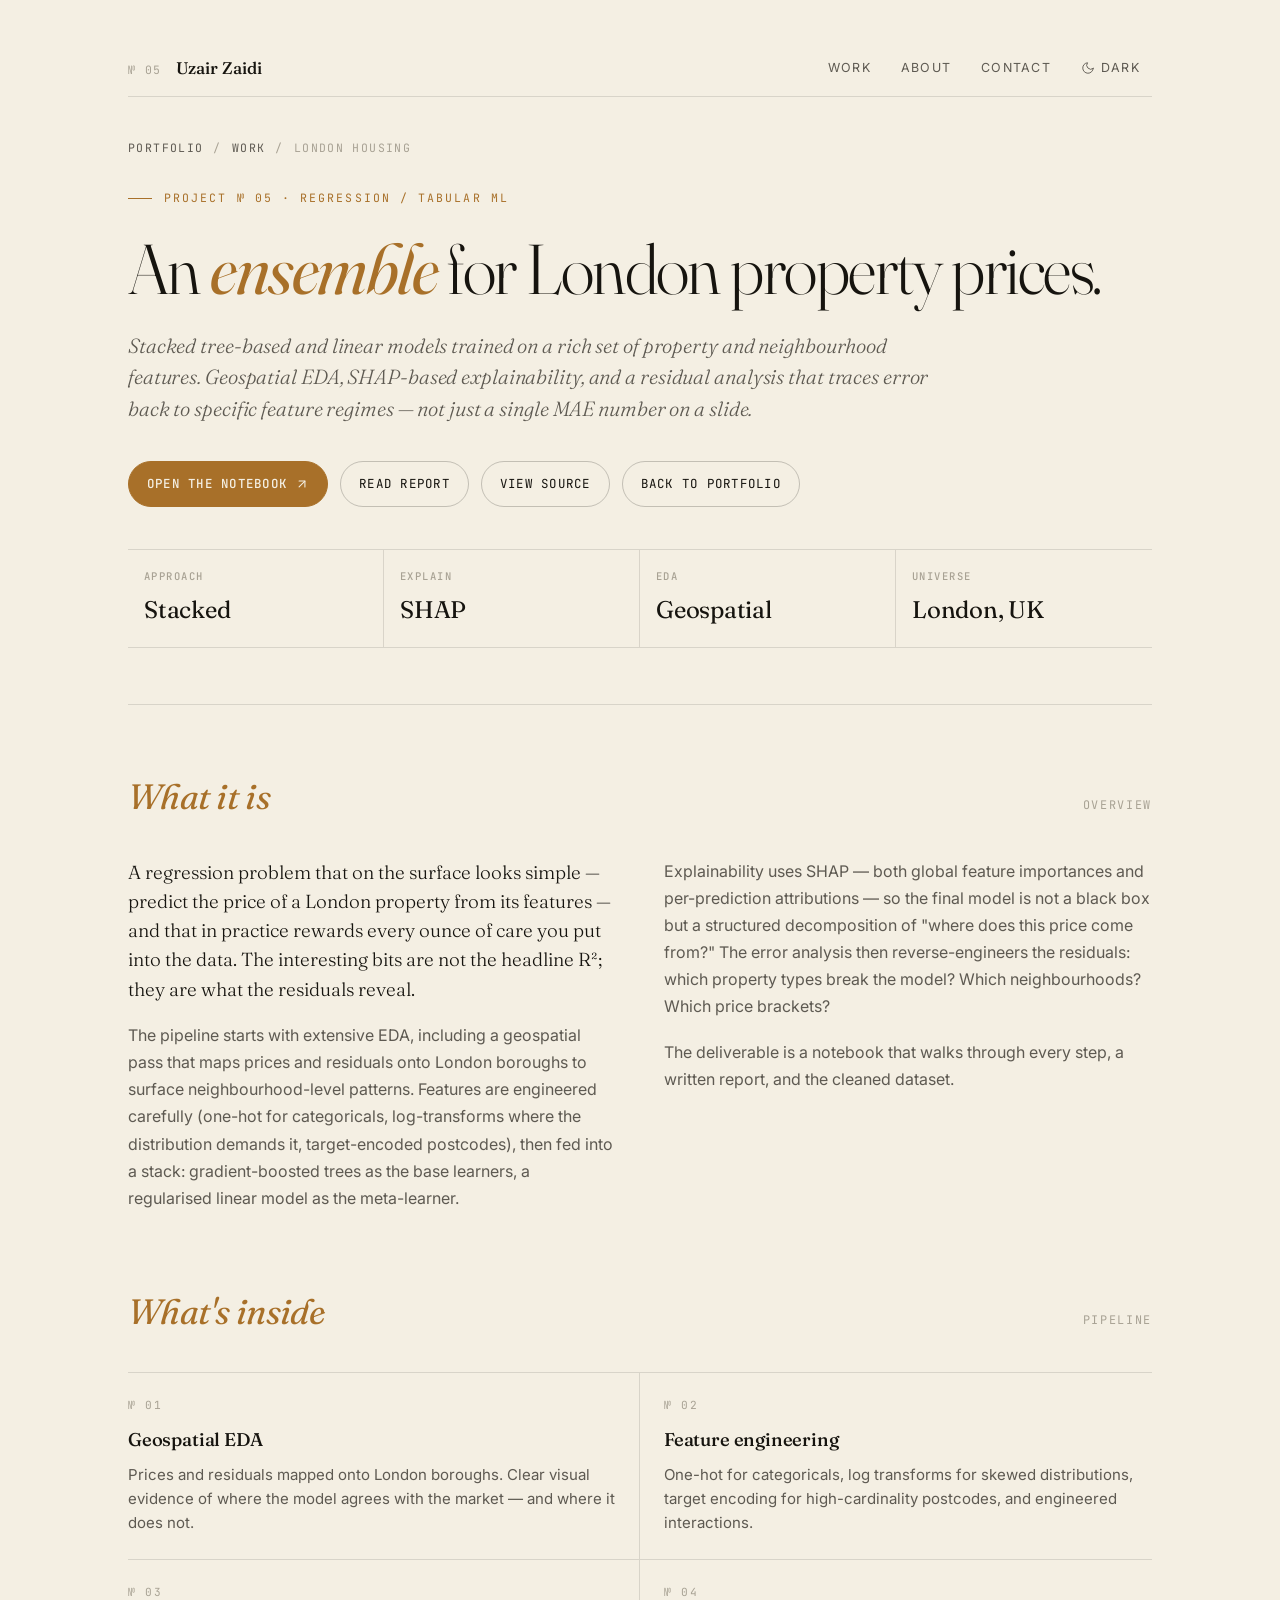
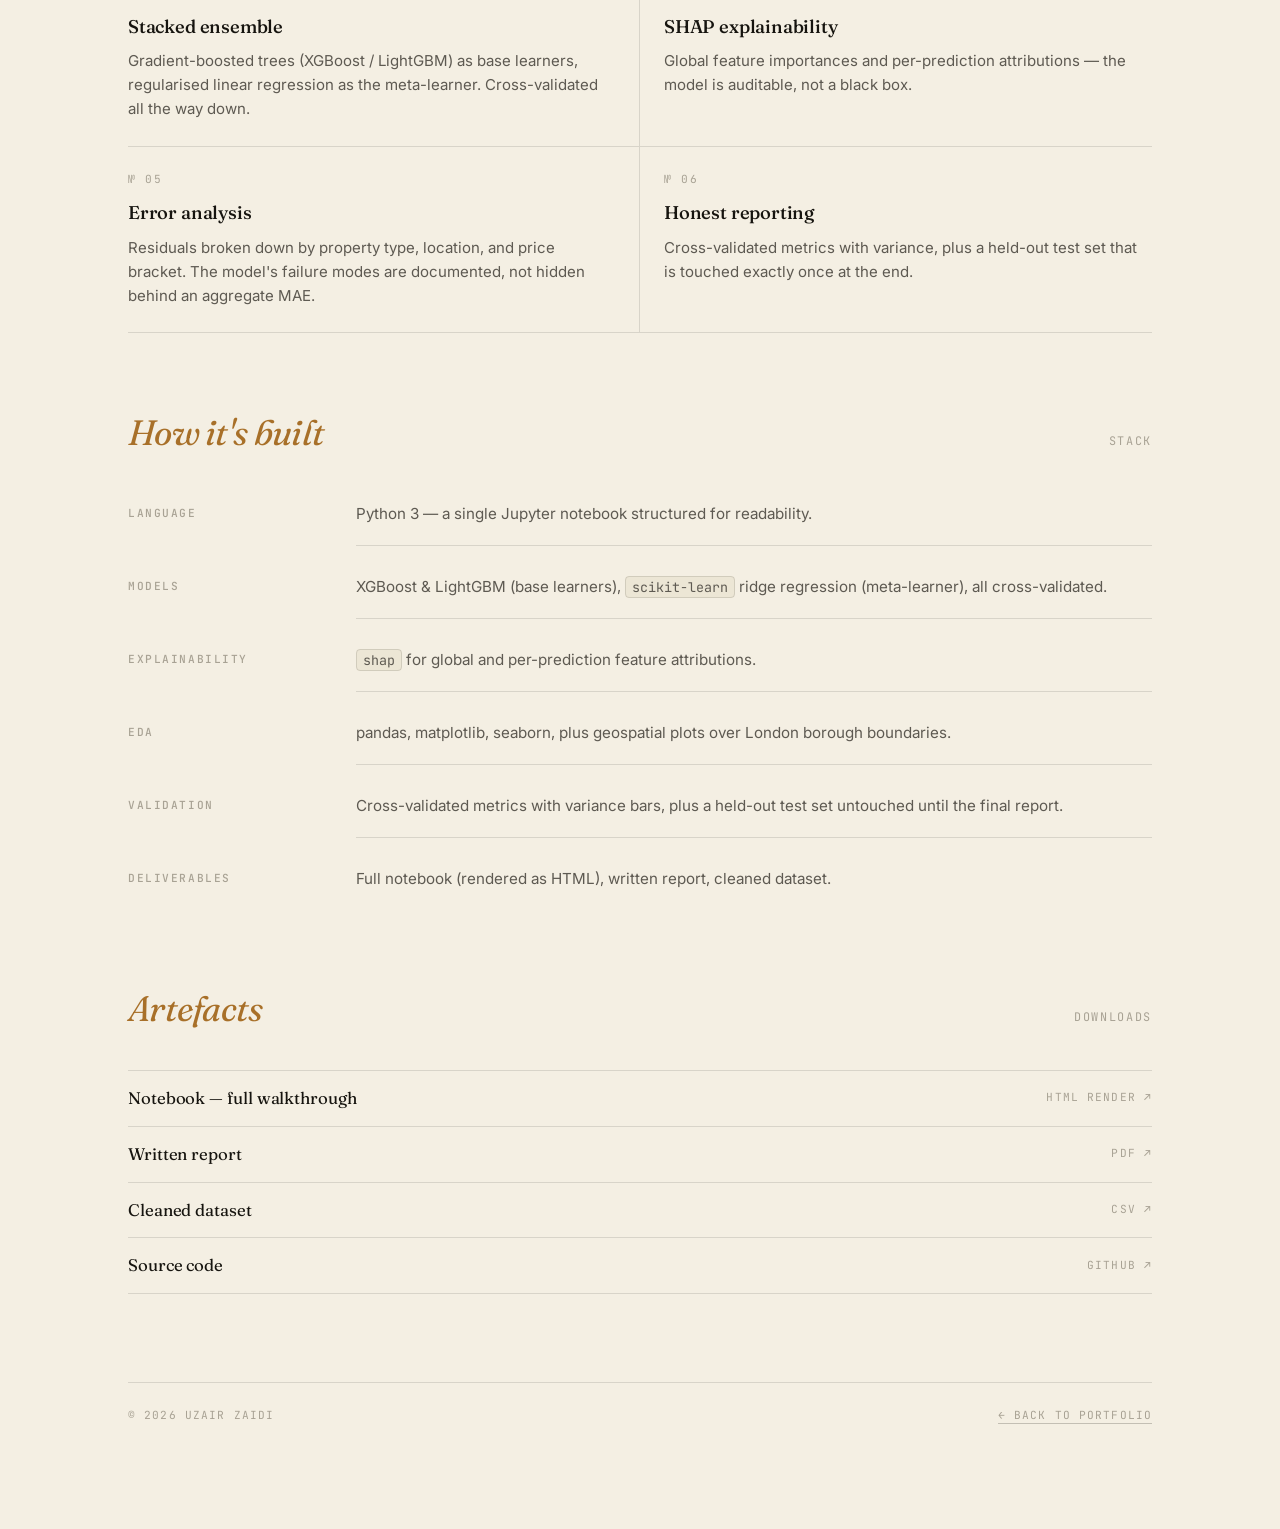
